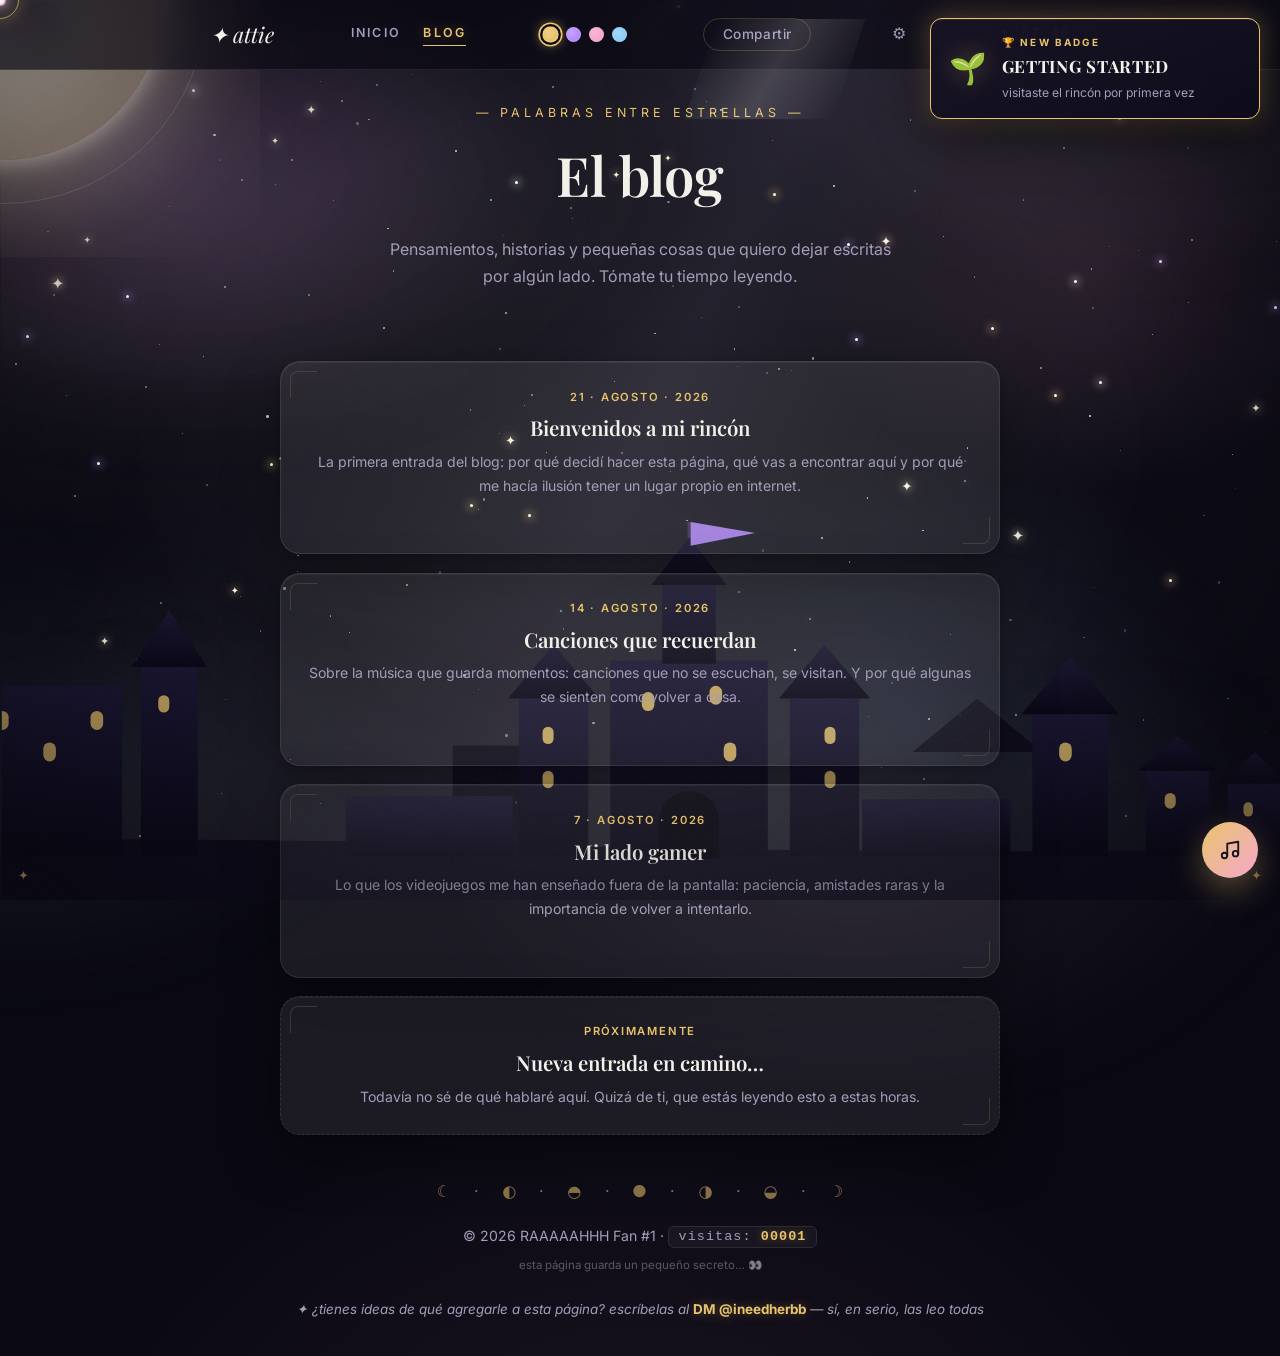
==== blog/index.html @ 13cda1bb "Cielo mas lleno: 190 estrellas, destellos, aldea extra con casitas y castillos, luna mas brillante y" ====
<!DOCTYPE html>
<html lang="es">
<head>
  <meta charset="UTF-8" />
  <meta name="viewport" content="width=device-width, initial-scale=1.0" />
  <title>El blog ✦ RAAAAAHHH Fan #1</title>
  <meta name="description" content="Entradas del blog de Attie — RAAAAAHHH Fan #1." />
  <link rel="icon" href="data:image/svg+xml,%3Csvg%20xmlns='http://www.w3.org/2000/svg'%20viewBox='0%200%20100%20100'%3E%3Ctext%20y='.9em'%20font-size='90'%3E%E2%9C%A6%3C/text%3E%3C/svg%3E" />
  <link rel="preconnect" href="https://fonts.googleapis.com" />
  <link rel="preconnect" href="https://fonts.gstatic.com" crossorigin />
  <link href="https://fonts.googleapis.com/css2?family=Playfair+Display:ital,wght@0,600;1,600&family=Inter:wght@400;500;600;700&display=swap" rel="stylesheet" />
  <link rel="stylesheet" href="../css/style.css?v=29" />
</head>
<body>
  <div id="barra-scroll" aria-hidden="true"></div>
  <div id="aurora" aria-hidden="true"></div>
  <div id="cielo" aria-hidden="true"></div>
  <div id="orbes" aria-hidden="true"></div>
  <div id="luna" aria-hidden="true"></div>
  <div id="niebla" aria-hidden="true"></div>
  <div id="vineta" aria-hidden="true"></div>
  <div id="grano" aria-hidden="true"></div>

  <header class="site-header">
    <nav class="nav" aria-label="Principal">
      <a class="logo" href="../index.html">✦ attie</a>
      <div class="nav-enlaces">
        <a href="../index.html">inicio</a>
        <a href="" class="activo">blog</a>
      </div>
      <div class="temas" role="group" aria-label="Color de acento">
        <button class="tema activo" data-tema="" style="--c:#e9c46a" title="Oro" type="button"></button>
        <button class="tema" data-tema="lila" style="--c:#b78cff" title="Lila" type="button"></button>
        <button class="tema" data-tema="rosa" style="--c:#f5a8cb" title="Rosa" type="button"></button>
        <button class="tema" data-tema="hielo" style="--c:#8ecdf7" title="Hielo" type="button"></button>
      </div>
      <button class="btn-compartir" id="btn-compartir" type="button">Compartir</button>
    </nav>
  </header>

  <main>
    <header class="cabecera-pagina container reveal visible">
      <p class="pagina-kicker">— palabras entre estrellas —</p>
      <h1>El blog</h1>
      <p>Pensamientos, historias y pequeñas cosas que quiero dejar escritas por algún lado. Tómate tu tiempo leyendo.</p>
    </header>

    <section class="container">
      <div class="lista-posts">
        <article class="glass post-card reveal visible">
          <small class="post-fecha">21 · agosto · 2026</small>
          <h3><a href="bienvenida.html" style="display:block">Bienvenidos a mi rincón</a></h3>
          <p>La primera entrada del blog: por qué decidí hacer esta página, qué vas a encontrar aquí y por qué me hacía ilusión tener un lugar propio en internet.</p>
          <span class="post-leer"><a href="bienvenida.html">leer entrada ✦</a></span>
        </article>

        <article class="glass post-card reveal visible">
          <small class="post-fecha">14 · agosto · 2026</small>
          <h3><a href="canciones-que-recuerdan.html" style="display:block">Canciones que recuerdan</a></h3>
          <p>Sobre la música que guarda momentos: canciones que no se escuchan, se visitan. Y por qué algunas se sienten como volver a casa.</p>
          <span class="post-leer"><a href="canciones-que-recuerdan.html">leer entrada ✦</a></span>
        </article>

        <article class="glass post-card reveal visible">
          <small class="post-fecha">7 · agosto · 2026</small>
          <h3><a href="mi-lado-gamer.html" style="display:block">Mi lado gamer</a></h3>
          <p>Lo que los videojuegos me han enseñado fuera de la pantalla: paciencia, amistades raras y la importancia de volver a intentarlo.</p>
          <span class="post-leer"><a href="mi-lado-gamer.html">leer entrada ✦</a></span>
        </article>

        <article class="glass post-card post-proximo reveal visible">
          <small class="post-fecha">próximamente</small>
          <h3>Nueva entrada en camino…</h3>
          <p>Todavía no sé de qué hablaré aquí. Quizá de ti, que estás leyendo esto a estas horas.</p>
        </article>
      </div>
    </section>
  </main>

  <footer class="site-footer">
    <div class="footer-fases" aria-hidden="true">☾ · ◐ · ◓ · ● · ◑ · ◒ · ☽</div>
    <p>&copy; <span data-year></span> RAAAAAHHH Fan #1 · <span class="contador-retro">visitas: <b id="num-visitas">·····</b></span></p>
    <p class="secreto-hint">esta página guarda un pequeño secreto… 👀</p>
  </footer>

  <audio id="audio" preload="none"></audio>

  <button id="fab-musica" aria-label="Reproductor de música" title="Música (tecla M)">
    <svg viewBox="0 0 24 24" fill="none" stroke="currentColor" stroke-width="2" stroke-linecap="round" stroke-linejoin="round" width="22" height="22"><path d="M9 18V5l12-2v13"/><circle cx="6" cy="18" r="3"/><circle cx="18" cy="16" r="3"/></svg>
  </button>

  <div id="panel-musica" class="panel-musica" hidden>
    <header class="pm-cabecera">
      <span class="pm-titulo">♪ Mi playlist</span>
      <button id="cerrar-panel" aria-label="Cerrar">&times;</button>
    </header>

    <div class="pm-reproduciendo">
      <div class="eq" id="eq"><i></i><i></i><i></i><i></i></div>
      <div class="pm-info">
        <b id="cancion-nombre">Nada sonando…</b>
        <small id="cancion-estado">Elige una canción de la lista</small>
      </div>
    </div>

    <div class="pm-controles">
      <button id="anterior" aria-label="Anterior">⏮</button>
      <button id="play-pausa" class="principal" aria-label="Reproducir o pausar">▶</button>
      <button id="siguiente" aria-label="Siguiente">⏭</button>
      <input type="range" id="volumen" min="0" max="100" value="60" aria-label="Volumen" />
    </div>

    <ul id="lista-canciones" class="pm-lista"></ul>
    <p class="pm-ayuda">Agrega canciones editando el array <code>CANCIONES</code> en <code>js/main.js</code>.</p>
  </div>

  <div id="marco" aria-hidden="true"><span></span></div>

  <div id="toasts"></div>

  <script src="../js/main.js?v=29"></script>
</body>
</html>
---- css/style.css ----
:root {
  --bg: #0a0913;
  --bg-alt: #12101e;
  --card: rgba(255, 255, 255, 0.075);
  --card-hover: rgba(255, 255, 255, 0.11);
  --borde: rgba(233, 196, 106, 0.22);
  --borde-suave: rgba(255, 255, 255, 0.09);
  --text: #f4f1ea;
  --text-muted: #a49db8;
  --accent: #e9c46a;
  --accent-2: #b78cff;
  --accent-3: #f5a8cb;
  --glow: rgba(233, 196, 106, 0.35);
  --radius: 20px;
  --serif: "Playfair Display", Georgia, serif;
  --sans: "Inter", "Segoe UI", system-ui, sans-serif;
  --ciudad-alta: #181430;
  --ciudad-baja: #080614;
  --colina: #0b0918;
}

/* ---------- Modo claro ("blanquito") ---------- */
html[data-modo="claro"] {
  --bg: #efe9da;
  --bg-alt: #e6dfcd;
  --card: rgba(255, 255, 255, 0.78);
  --card-hover: rgba(255, 255, 255, 0.92);
  --borde: rgba(150, 110, 40, 0.38);
  --borde-suave: rgba(60, 50, 30, 0.16);
  --text: #2b2517;
  --text-muted: #6f6650;
  --glow: rgba(170, 130, 50, 0.32);
  --ciudad-alta: #cfc3a9;
  --ciudad-baja: #b7aa8e;
  --colina: #a89a7d;
}

html[data-modo="claro"] body {
  background:
    radial-gradient(1100px 700px at 85% -10%, rgba(255, 214, 130, 0.4), transparent 60%),
    radial-gradient(900px 600px at 5% 15%, rgba(180, 150, 255, 0.16), transparent 55%),
    linear-gradient(180deg, #e7e0cd, var(--bg));
}

html[data-modo="claro"] #cielo { opacity: 0.13; }

html[data-modo="claro"] #luna { opacity: 0.22; }

html[data-modo="claro"] #aurora { opacity: 0.45; }

html[data-modo="claro"] #vineta { opacity: 0.35; }

html[data-modo="claro"] .luciernaga { display: none; }

html[data-modo="claro"] .toast {
  background: rgba(255, 252, 244, 0.97);
  color: #2b2517;
}

html[data-modo="claro"] #eclipse-noche {
  background:
    radial-gradient(ellipse at 50% 20%, rgba(40, 30, 10, 0.2) 0%, rgba(40, 30, 10, 0.7) 55%),
    rgba(45, 36, 18, 0.45);
}

/* ---------- Temas de acento ---------- */
html[data-tema="lila"] {
  --accent: #b78cff;
  --borde: rgba(183, 140, 255, 0.25);
  --glow: rgba(183, 140, 255, 0.35);
}

html[data-tema="rosa"] {
  --accent: #f5a8cb;
  --borde: rgba(245, 168, 203, 0.25);
  --glow: rgba(245, 168, 203, 0.35);
}

html[data-tema="hielo"] {
  --accent: #8ecdf7;
  --borde: rgba(142, 205, 247, 0.25);
  --glow: rgba(142, 205, 247, 0.35);
}

/* eclipse: exclusivo de quien encuentra el secreto */
html[data-tema="eclipse"] {
  --accent: #c9a3ff;
  --borde: rgba(201, 163, 255, 0.28);
  --glow: rgba(201, 163, 255, 0.4);
}

/* ---------- Atmósfera por tema ----------
   cada tema tiñe cielo, niebla y aurora con su propio aire */
:root {
  --tinte-a: rgba(183, 140, 255, 0.14);
  --tinte-b: rgba(233, 196, 106, 0.07);
  --tinte-c: rgba(245, 168, 203, 0.08);
  --tinte-niebla-a: rgba(120, 108, 180, 0.14);
  --tinte-niebla-b: rgba(90, 130, 170, 0.11);
  --tinte-luna: rgba(233, 196, 106, 0.13);
}

html[data-tema="lila"] {
  --tinte-a: rgba(167, 118, 255, 0.2);
  --tinte-b: rgba(130, 90, 220, 0.1);
  --tinte-c: rgba(210, 160, 255, 0.13);
  --tinte-niebla-a: rgba(140, 100, 220, 0.16);
  --tinte-niebla-b: rgba(110, 80, 190, 0.12);
  --tinte-luna: rgba(183, 140, 255, 0.16);
}

html[data-tema="rosa"] {
  --tinte-a: rgba(245, 168, 203, 0.16);
  --tinte-b: rgba(255, 182, 214, 0.09);
  --tinte-c: rgba(255, 140, 190, 0.12);
  --tinte-niebla-a: rgba(235, 150, 190, 0.13);
  --tinte-niebla-b: rgba(200, 120, 170, 0.1);
  --tinte-luna: rgba(245, 168, 203, 0.16);
}

html[data-tema="hielo"] {
  --tinte-a: rgba(142, 205, 247, 0.16);
  --tinte-b: rgba(120, 180, 240, 0.09);
  --tinte-c: rgba(160, 215, 255, 0.12);
  --tinte-niebla-a: rgba(110, 170, 220, 0.15);
  --tinte-niebla-b: rgba(140, 195, 240, 0.12);
  --tinte-luna: rgba(142, 205, 247, 0.18);
}

html[data-tema="eclipse"] {
  --tinte-a: rgba(150, 110, 220, 0.2);
  --tinte-b: rgba(90, 70, 140, 0.14);
  --tinte-c: rgba(210, 180, 255, 0.12);
  --tinte-niebla-a: rgba(120, 90, 190, 0.18);
  --tinte-niebla-b: rgba(80, 60, 130, 0.13);
  --tinte-luna: rgba(201, 163, 255, 0.22);
}

/* ---------- Efecto ambiental de cada tema ---------- */
#efecto-tema {
  position: fixed;
  top: 0; right: 0; bottom: 0; left: 0;
  z-index: -1;
  pointer-events: none;
  overflow: hidden;
}

html[data-modo="claro"] #efecto-tema { opacity: 0.4; }

/* ✦ Oro: polvo de estrellas dorado que asciende */
.polvo {
  position: absolute;
  bottom: -12px;
  width: 4px;
  height: 4px;
  border-radius: 50%;
  background: radial-gradient(circle, #fff2cf, var(--accent) 70%);
  box-shadow: 0 0 7px var(--glow), 0 0 14px var(--glow);
  opacity: 0;
  animation: subirPolvo linear infinite;
}

@keyframes subirPolvo {
  0% { transform: translate(0, 0) scale(0.7); opacity: 0; }
  12% { opacity: 0.65; }
  55% { transform: translate(calc(var(--dx, 24px) * 0.6), -52vh) scale(1); }
  88% { opacity: 0.28; }
  100% { transform: translate(var(--dx, 24px), -104vh) scale(0.8); opacity: 0; }
}

/* ✦ Lila: burbujas de ensueño que flotan */
.burbuja {
  position: absolute;
  bottom: -70px;
  border-radius: 50%;
  border: 1px solid rgba(183, 140, 255, 0.32);
  background:
    radial-gradient(circle at 32% 28%, rgba(255, 255, 255, 0.3), rgba(183, 140, 255, 0.13) 46%, transparent 72%);
  box-shadow:
    inset -8px -8px 18px rgba(183, 140, 255, 0.16),
    0 0 20px rgba(183, 140, 255, 0.14);
  animation: flotarBurbuja linear infinite;
}

@keyframes flotarBurbuja {
  0% { transform: translate(0, 0) scale(0.9); opacity: 0; }
  10% { opacity: 0.75; }
  38% { transform: translate(calc(var(--dx, 30px) * -0.5), -38vh) scale(1.04); }
  68% { transform: translate(var(--dx, 30px), -70vh) scale(0.98); opacity: 0.55; }
  100% { transform: translate(calc(var(--dx, 30px) * 0.4), -108vh) scale(0.92); opacity: 0; }
}

/* ✦ Rosa: pétalos que caen girando */
.petalo {
  position: absolute;
  top: -26px;
  width: 15px;
  height: 15px;
  border-radius: 14px 3px 14px 3px;
  background: linear-gradient(135deg, #ffdcEA, var(--accent-3) 78%);
  box-shadow: 0 0 10px rgba(245, 168, 203, 0.35);
  opacity: 0;
  animation: caerPetalo linear infinite;
}

@keyframes caerPetalo {
  0% { transform: translate(0, 0) rotate(0deg); opacity: 0; }
  8% { opacity: 0.8; }
  30% { transform: translate(calc(var(--dx, 40px) * 0.5), 30vh) rotate(96deg); }
  62% { transform: translate(calc(var(--dx, 40px) * -0.6), 64vh) rotate(212deg); opacity: 0.7; }
  86% { opacity: 0.5; }
  100% { transform: translate(calc(var(--dx, 40px) * 0.3), 108vh) rotate(340deg); opacity: 0; }
}

/* ✦ Hielo: copos de nieve */
.copo {
  position: absolute;
  top: -16px;
  width: 7px;
  height: 7px;
  border-radius: 50%;
  background: radial-gradient(circle, #ffffff, rgba(190, 226, 250, 0.9) 75%);
  box-shadow: 0 0 9px rgba(205, 232, 255, 0.85);
  opacity: 0;
  animation: caerCopo linear infinite;
}

@keyframes caerCopo {
  0% { transform: translate(0, 0); opacity: 0; }
  9% { opacity: 0.85; }
  34% { transform: translate(calc(var(--dx, 18px) * 0.7), 34vh); }
  66% { transform: translate(calc(var(--dx, 18px) * -0.8), 66vh); opacity: 0.7; }
  100% { transform: translate(calc(var(--dx, 18px) * 0.4), 104vh); opacity: 0; }
}

/* ---------- Barra de progreso ---------- */
#barra-scroll {
  position: fixed;
  top: 0;
  left: 0;
  height: 3px;
  width: 0%;
  background: linear-gradient(90deg, var(--accent), var(--accent-2), var(--accent-3));
  box-shadow: 0 0 10px var(--glow);
  z-index: 60;
  transition: width 0.08s linear;
}

/* ---------- Marco de esquinas ---------- */
#marco {
  position: fixed;
  top: 14px; right: 14px; bottom: 14px; left: 14px;
  pointer-events: none;
  z-index: 6;
}

#marco::before,
#marco::after,
#marco span::before,
#marco span::after {
  content: "✦";
  position: absolute;
  font-size: 13px;
  color: var(--accent);
  opacity: 0.45;
}

#marco::before { top: 0; left: 4px; }
#marco::after { top: 0; right: 4px; }
#marco span::before { bottom: 0; left: 4px; }
#marco span::after { bottom: 0; right: 4px; }

* { margin: 0; padding: 0; box-sizing: border-box; }

html { scroll-behavior: smooth; }

body {
  font-family: var(--sans);
  background:
    radial-gradient(1100px 700px at 85% -10%, var(--tinte-a), transparent 60%),
    radial-gradient(900px 600px at 5% 15%, var(--tinte-b), transparent 55%),
    radial-gradient(1000px 800px at 50% 115%, var(--tinte-c), transparent 60%),
    var(--bg);
  color: var(--text);
  line-height: 1.7;
  min-height: 100vh;
  overflow-x: hidden;
}

a { color: inherit; text-decoration: none; }

/* el texto se lee, no se copia */
body {
  -webkit-user-select: none;
  user-select: none;
}

input,
textarea {
  -webkit-user-select: text;
  user-select: text;
}

::selection { background: var(--accent); color: #14101f; }

::-webkit-scrollbar { width: 10px; }
::-webkit-scrollbar-track { background: var(--bg); }
::-webkit-scrollbar-thumb {
  background: linear-gradient(var(--accent), var(--accent-2));
  border-radius: 999px;
}

/* ---------- Aurora y viñeta ---------- */
#aurora {
  position: fixed;
  top: -20%; right: -20%; bottom: -20%; left: -20%;
  z-index: -3;
  pointer-events: none;
  background:
    radial-gradient(38% 30% at 25% 28%, var(--tinte-a), transparent 70%),
    radial-gradient(32% 26% at 78% 18%, var(--tinte-b), transparent 70%),
    radial-gradient(36% 30% at 62% 80%, var(--tinte-c), transparent 70%),
    radial-gradient(30% 24% at 15% 75%, rgba(120, 200, 255, 0.08), transparent 70%);
  filter: blur(46px);
  /* la cortina entra y sale despacito, sin cortes */
  transition: filter 3s ease;
  animation: moverAurora 26s ease-in-out infinite alternate;
}

/* evento aurora boreal: la cortina se enciende de verdad */
html[data-evento="aurora"] #aurora {
  filter: blur(38px) saturate(1.55) brightness(1.6);
}

@keyframes moverAurora {
  from { transform: translate(-2.5%, -2%) rotate(-1.5deg) scale(1); }
  to { transform: translate(2.5%, 2.5%) rotate(1.5deg) scale(1.08); }
}

#vineta {
  position: fixed;
  top: 0; left: 0; right: 0; bottom: 0;
  z-index: 5;
  pointer-events: none;
  background: radial-gradient(ellipse at center, transparent 55%, rgba(4, 3, 10, 0.55) 100%);
}

/* ---------- Luna ---------- */
#luna {
  position: fixed;
  left: 0;
  top: 0;
  width: 280px;
  height: 280px;
  margin: -140px 0 0 -140px;
  border-radius: 50%;
  z-index: -2;
  pointer-events: auto;
  background:
    radial-gradient(circle at 62% 58%, rgba(122, 103, 72, 0.28) 0 7%, transparent 8%),
    radial-gradient(circle at 40% 68%, rgba(122, 103, 72, 0.22) 0 5%, transparent 6%),
    radial-gradient(circle at 70% 32%, rgba(122, 103, 72, 0.18) 0 4%, transparent 5%),
    radial-gradient(circle at 28% 38%, rgba(122, 103, 72, 0.15) 0 3%, transparent 4%),
    radial-gradient(circle at 34% 30%, #fdf7e6 0%, #f4ebd1 38%, #ddceab 64%, #bcab84 100%);
  box-shadow:
    inset -32px -26px 70px rgba(88, 74, 50, 0.42),
    0 0 110px rgba(238, 222, 180, 0.24),
    0 0 300px var(--tinte-luna);
  opacity: 0.92;
  /* calma por defecto: la luna flota quieta arriba a la derecha */
  animation: flotarLuna 12s ease-in-out infinite alternate;
}

@keyframes flotarLuna {
  from { transform: translate(88vw, 16vh); }
  to { transform: translate(90vw, 20vh); }
}

/* con el evento activo, luna y sol viajan y ocurre el eclipse */
html[data-evento="eclipse"] #luna {
  animation: viajarLuna 28s ease-in-out infinite, lunaOscura 28s linear infinite;
}

/* durante la totalidad el disco lunar se ve negro contra el sol */
@keyframes lunaOscura {
  0%, 43% { filter: brightness(1); }
  47.5%, 56% { filter: brightness(0.07) saturate(0.35); }
  62%, 100% { filter: brightness(1); }
}

/* ancla = centro del disco; se mueve con transform (infalible) */
@keyframes viajarLuna {
  0%, 100% { transform: translate(88vw, 16vh); }
  50% { transform: translate(50vw, 22vh); }
}

@media (min-width: 1400px) {
  #luna { width: 360px; height: 360px; margin: -180px 0 0 -180px; }
}

@media (min-width: 1900px) {
  #luna { width: 430px; height: 430px; margin: -215px 0 0 -215px; }
}

/* ---------- Sol ---------- */
#sol {
  position: fixed;
  left: 0;
  top: 0;
  width: 265px;
  height: 265px;
  margin: -132px 0 0 -132px;
  border-radius: 50%;
  z-index: -3;
  pointer-events: none;
  background: radial-gradient(
    circle at 40% 38%,
    #fff8de 0%,
    #ffe3a6 40%,
    #f8c76d 68%,
    #eda94f 100%
  );
  box-shadow:
    inset -24px -20px 56px rgba(196, 130, 40, 0.35),
    0 0 130px rgba(255, 214, 130, 0.42),
    0 0 360px rgba(247, 198, 107, 0.27);
  opacity: 0;
  /* aparece y se va despacito, sin cortes */
  transition: opacity 2.2s ease;
}

html[data-evento="eclipse"] #sol {
  display: block;
  opacity: 0.95;
  animation: viajarSol 28s ease-in-out infinite;
}

@keyframes viajarSol {
  0%, 100% { transform: translate(10vw, 30vh); }
  50% { transform: translate(50vw, 22vh); }
}

@media (min-width: 1400px) {
  #sol { width: 340px; height: 340px; margin: -170px 0 0 -170px; }
}

@media (min-width: 1900px) {
  #sol { width: 410px; height: 410px; margin: -205px 0 0 -205px; }
}

/* ---------- Eclipse (solo con el evento activado en ⚙) ----------
   sin adornos: sol y luna viajan, se cruzan, el fondo se oscurece
   en ese instante — como un eclipse de verdad — y regresa la calma */

#eclipse-noche {
  position: fixed;
  top: 0; left: 0; right: 0; bottom: 0;
  z-index: 3;
  pointer-events: none;
  display: none;
  background:
    radial-gradient(ellipse at 50% 20%, rgba(5, 4, 14, 0.22) 0%, rgba(4, 3, 13, 0.85) 55%),
    linear-gradient(rgba(8, 6, 22, 0.5), rgba(3, 2, 10, 0.62));
  opacity: 0;
}

html[data-evento="eclipse"] #eclipse-noche {
  display: block;
  animation: nocheEclipse 28s ease-in-out infinite;
}

/* fases reales: se acercan → se cruzan y todo se apaga → vuelve la luz */
@keyframes nocheEclipse {
  0%, 32% { opacity: 0; }
  42% { opacity: 0.3; }
  47% { opacity: 0.58; }
  49.5%, 55.5% { opacity: 0.85; }
  60% { opacity: 0.48; }
  72%, 100% { opacity: 0; }
}

/* ---------- Niebla ---------- */
#niebla {
  position: fixed;
  top: 0; left: 0; right: 0; bottom: 0;
  z-index: -2;
  pointer-events: none;
  overflow: hidden;
}

#niebla::before,
#niebla::after {
  content: "";
  position: absolute;
  width: 60vw;
  height: 34vh;
  border-radius: 50%;
  filter: blur(70px);
  opacity: 0.5;
}

#niebla::before {
  left: -12vw;
  bottom: -8vh;
  background: radial-gradient(ellipse at center, var(--tinte-niebla-a), transparent 70%);
  animation: nieblaUno 55s ease-in-out infinite alternate;
}

#niebla::after {
  right: -15vw;
  bottom: -12vh;
  background: radial-gradient(ellipse at center, var(--tinte-niebla-b), transparent 70%);
  animation: nieblaDos 70s ease-in-out infinite alternate;
}

@keyframes nieblaUno {
  to { transform: translate(24vw, -5vh); }
}

@keyframes nieblaDos {
  to { transform: translate(-26vw, -4vh); }
}

/* ---------- Grano cinematográfico ---------- */
#grano {
  position: fixed;
  top: 0; left: 0; right: 0; bottom: 0;
  z-index: 7;
  pointer-events: none;
  opacity: 0.04;
  background-image: url("data:image/svg+xml,%3Csvg xmlns='http://www.w3.org/2000/svg' width='180' height='180'%3E%3Cfilter id='n'%3E%3CfeTurbulence type='fractalNoise' baseFrequency='0.85' numOctaves='2'/%3E%3C/filter%3E%3Crect width='100%25' height='100%25' filter='url(%23n)'/%3E%3C/svg%3E");
}

/* ---------- Castillo en silueta ---------- */
#castillo {
  position: fixed;
  left: 0;
  right: 0;
  bottom: 0;
  z-index: -1;
  pointer-events: none;
  line-height: 0;
}

#castillo svg {
  display: block;
  width: 100%;
  height: 380px;
  height: min(42vh, 400px);
}

.ventana {
  fill: var(--accent);
  opacity: 0.8;
  animation: parpadeoVentana 5s infinite;
}

.ventana:nth-of-type(2n) { animation-delay: -1.4s; }
.ventana:nth-of-type(3n) { animation-delay: -2.7s; }
.ventana:nth-of-type(5n) { animation-delay: -3.6s; }

@keyframes parpadeoVentana {
  0%, 86%, 92%, 100% { opacity: 0.8; }
  89% { opacity: 0.12; }
}

.banderin {
  transform-box: fill-box;
  transform-origin: left center;
  animation: ondearBanderin 2.6s ease-in-out infinite alternate;
}

@keyframes ondearBanderin {
  from { transform: skewY(5deg) scaleX(0.94); }
  to { transform: skewY(-5deg) scaleX(1); }
}

.luciernaga {
  position: fixed;
  bottom: -12px;
  z-index: 1;
  width: 4px;
  height: 4px;
  border-radius: 50%;
  background: var(--accent);
  box-shadow: 0 0 8px var(--accent), 0 0 16px var(--glow);
  pointer-events: none;
  animation: flotarLuciernaga linear forwards;
}

@keyframes flotarLuciernaga {
  0% { transform: translateY(0) translateX(0); opacity: 0; }
  12% { opacity: var(--op, 0.7); }
  50% { transform: translateY(-45vh) translateX(var(--deriva, 40px)); }
  85% { opacity: var(--op, 0.7); }
  100% { transform: translateY(-92vh) translateX(calc(var(--deriva, 40px) * -0.6)); opacity: 0; }
}

/* ---------- Cielo: estrellas, orbes y fugaces ---------- */
#cielo,
#orbes {
  position: fixed;
  top: 0; left: 0; right: 0; bottom: 0;
  pointer-events: none;
  z-index: -1;
  overflow: hidden;
}

/* las estrellas apenas se dejan notar más durante la totalidad */
.estrella {
  position: absolute;
  border-radius: 50%;
  background: #fff;
  animation: titilar var(--d, 3s) ease-in-out infinite alternate;
}

@keyframes titilar {
  from { opacity: 0.12; transform: scale(0.8); }
  to { opacity: 0.85; transform: scale(1.2); }
}

.estrella-grande {
  position: absolute;
  width: 3px;
  height: 3px;
  border-radius: 50%;
  background: #fff;
  box-shadow: 0 0 8px 2px rgba(244, 241, 234, 0.55);
  animation: titilarGrande var(--d, 4s) ease-in-out infinite alternate;
}

.estrella-grande.tibia { box-shadow: 0 0 9px 2px rgba(233, 196, 106, 0.6); }
.estrella-grande.fria { box-shadow: 0 0 9px 2px rgba(183, 140, 255, 0.55); }

@keyframes titilarGrande {
  from { opacity: 0.25; transform: scale(1); }
  to { opacity: 1; transform: scale(1.5); }
}

.orbe {
  position: absolute;
  bottom: -180px;
  border-radius: 50%;
  filter: blur(34px);
  opacity: 0.22;
  animation: subirOrbe linear infinite;
}

.orbe.lila { background: radial-gradient(circle at 32% 30%, var(--accent-2), transparent 68%); }
.orbe.oro { background: radial-gradient(circle at 32% 30%, var(--accent), transparent 68%); }
.orbe.rosa { background: radial-gradient(circle at 32% 30%, var(--accent-3), transparent 68%); }

@keyframes subirOrbe {
  to { transform: translateY(calc(-100vh - 260px)); }
}

.estrella-fugaz {
  position: absolute;
  width: 230px;
  height: 3px;
  border-radius: 999px;
  background: linear-gradient(90deg, #fff, #ffe9b8 45%, transparent);
  box-shadow: 0 0 18px rgba(255, 244, 214, 0.9);
  opacity: 0;
  transform: translate(0, 0) rotate(-30deg);
  animation: fugaz 1.9s ease-out forwards;
}

@keyframes fugaz {
  0% { opacity: 0; transform: translate(0, 0) rotate(-30deg); }
  8% { opacity: 1; }
  72% { opacity: 0.85; }
  100% { opacity: 0; transform: translate(62vw, 36vh) rotate(-30deg); }
}

/* ---------- Header ---------- */
.site-header {
  position: sticky;
  top: 0;
  z-index: 10;
  background: rgba(10, 9, 19, 0.65);
  backdrop-filter: blur(14px);
  border-bottom: 1px solid var(--borde-suave);
}

.nav {
  max-width: 900px;
  margin: 0 auto;
  padding: 1rem 1.25rem;
  display: flex;
  align-items: center;
  justify-content: space-between;
}

.logo {
  font-family: var(--serif);
  font-style: italic;
  font-size: 1.35rem;
  color: var(--text);
  transition: color 0.25s;
}

.logo:hover { color: var(--accent); }

.btn-compartir {
  font-family: inherit;
  font-size: 0.85rem;
  font-weight: 500;
  letter-spacing: 0.04em;
  color: var(--text-muted);
  background: transparent;
  border: 1px solid var(--borde);
  border-radius: 999px;
  padding: 0.45rem 1.15rem;
  cursor: none;
  transition: color 0.2s, border-color 0.2s, box-shadow 0.2s, transform 0.2s;
}

.btn-compartir:hover {
  color: var(--accent);
  border-color: var(--accent);
  box-shadow: 0 0 18px var(--glow);
  transform: translateY(-2px);
}

/* ---------- Perfil ---------- */
.container {
  max-width: 900px;
  margin: 0 auto;
  padding: 2rem 1.25rem;
}

.perfil {
  text-align: center;
  padding-top: 3rem;
}

.saludo {
  font-size: 0.78rem;
  text-transform: uppercase;
  letter-spacing: 0.42em;
  color: var(--text-muted);
  margin-bottom: 2rem;
}

.avatar-zona {
  position: relative;
  width: max-content;
  margin: 0 auto 2.4rem;
}

.avatar-wrap {
  width: 152px;
  height: 152px;
  margin: 0;
  border-radius: 50%;
  padding: 5px;
  background: conic-gradient(
    var(--accent),
    var(--accent-3),
    var(--accent-2),
    var(--accent)
  );
  animation: girarAnillo 8s linear infinite;
  box-shadow:
    0 0 34px rgba(233, 196, 106, 0.28),
    0 0 90px rgba(183, 140, 255, 0.18);
}

.avatar-anillo {
  position: absolute;
  top: 50%;
  left: 50%;
  width: 218px;
  height: 218px;
  margin: -109px 0 0 -109px;
  pointer-events: none;
  animation: girarLento 26s linear infinite;
}

.avatar-anillo text {
  font-family: var(--sans);
  font-size: 7.4px;
  font-weight: 600;
  letter-spacing: 2.6px;
  fill: var(--accent);
  opacity: 0.75;
}

@keyframes girarLento {
  to { transform: rotate(360deg); }
}

@keyframes girarAnillo {
  to { transform: rotate(360deg); }
}

.avatar-wrap img {
  width: 100%;
  height: 100%;
  border-radius: 50%;
  border: 4px solid var(--bg);
  display: block;
}

.nombre {
  font-family: var(--serif);
  font-weight: 600;
  font-size: 2.7rem;
  font-size: clamp(2.1rem, 7vw, 3.3rem);
  letter-spacing: 0.01em;
  line-height: 1.15;
  filter: drop-shadow(0 0 22px rgba(233, 196, 106, 0.25));
}

.nombre span {
  font-style: italic;
  background: linear-gradient(
    92deg,
    var(--accent),
    var(--accent-3),
    var(--accent-2),
    var(--accent)
  );
  background-size: 300% auto;
  -webkit-background-clip: text;
  background-clip: text;
  color: transparent;
  animation: degradadoMovil 7s linear infinite;
}

@keyframes degradadoMovil {
  to { background-position: 300% center; }
}

.estado {
  display: inline-flex;
  align-items: center;
  gap: 0.5rem;
  margin-top: 1rem;
  font-size: 0.86rem;
  font-weight: 500;
  letter-spacing: 0.06em;
  color: #8fe3a0;
  background: rgba(126, 231, 135, 0.08);
  border: 1px solid rgba(126, 231, 135, 0.22);
  padding: 0.3rem 1rem;
  border-radius: 999px;
}

.punto {
  width: 7px;
  height: 7px;
  border-radius: 50%;
  background: #4ade80;
  box-shadow: 0 0 10px #4ade80;
  animation: latido 1.8s ease-in-out infinite;
}

.tagline {
  margin-top: 1rem;
  color: var(--text-muted);
  font-size: 1.05rem;
  min-height: 1.8em;
}

.caret {
  color: var(--accent);
  animation: latido 1s steps(2) infinite;
}

.badges {
  display: flex;
  flex-wrap: wrap;
  justify-content: center;
  gap: 0.6rem;
  margin-top: 1.5rem;
}

.badge {
  font-size: 0.84rem;
  font-weight: 500;
  letter-spacing: 0.03em;
  padding: 0.42rem 1.05rem;
  border-radius: 999px;
  background: var(--card);
  border: 1px solid var(--borde-suave);
  backdrop-filter: blur(8px);
  transition: transform 0.2s, border-color 0.2s, box-shadow 0.2s;
}

.badge:hover {
  transform: translateY(-3px);
  border-color: var(--accent);
  box-shadow: 0 6px 20px var(--glow);
}

/* ---------- Redes ---------- */
.sociales {
  display: grid;
  grid-template-columns: repeat(auto-fit, minmax(165px, 1fr));
  gap: 1rem;
  margin-top: 2.25rem;
}

.social {
  position: relative;
  overflow: hidden;
  display: flex;
  align-items: center;
  justify-content: center;
  gap: 0.6rem;
  padding: 1.02rem;
  border-radius: var(--radius);
  background: var(--card);
  border: 1px solid var(--borde-suave);
  backdrop-filter: blur(10px);
  font-weight: 500;
  font-size: 0.95rem;
  letter-spacing: 0.02em;
  transition: transform 0.2s, border-color 0.2s, box-shadow 0.2s, background 0.2s;
}

.social:hover {
  transform: translateY(-5px);
  border-color: var(--accent);
  box-shadow: 0 12px 32px rgba(233, 196, 106, 0.18);
  background: var(--card-hover);
}

.social svg { flex-shrink: 0; }

.social.discord:hover { color: #aab7ff; }
.social.github:hover { color: #f0ede6; }
.social.roblox:hover { color: #ff6d6d; }

.chip-now {
  display: inline-flex;
  gap: 0.45rem;
  align-items: center;
  margin-top: 1.9rem;
  font-size: 0.85rem;
  color: var(--text-muted);
  background: var(--card);
  border: 1px dashed var(--borde);
  border-radius: 999px;
  padding: 0.42rem 1.15rem;
  animation: latidoSuave 3.4s ease-in-out infinite;
}

.chip-now b { color: var(--accent); font-weight: 600; }

@keyframes latidoSuave {
  0%, 100% { transform: scale(1); }
  50% { transform: scale(1.035); }
}

/* ---------- Ornamento divisor ---------- */
.ornamento {
  display: flex;
  align-items: center;
  gap: 1.1rem;
  color: var(--accent);
  padding-top: 0.5rem;
  padding-bottom: 0.5rem;
}

.ornamento::before,
.ornamento::after {
  content: "";
  flex: 1;
  height: 1px;
  background: linear-gradient(90deg, transparent, var(--borde), transparent);
}

/* ---------- Widgets ---------- */
.widgets {
  display: grid;
  grid-template-columns: repeat(auto-fit, minmax(200px, 1fr));
  gap: 1.25rem;
  margin-bottom: 1.25rem;
}

.glass {
  position: relative;
  background: var(--card);
  border: 1px solid var(--borde-suave);
  border-radius: var(--radius);
  padding: 2rem;
  box-shadow:
    inset 0 1px 0 rgba(255, 255, 255, 0.06),
    0 20px 55px rgba(0, 0, 0, 0.35),
    0 2px 10px rgba(0, 0, 0, 0.22);
  transition: border-color 0.3s ease, box-shadow 0.35s ease, transform 0.35s ease;
}

.glass::before,
.glass::after {
  content: "";
  position: absolute;
  width: 26px;
  height: 26px;
  pointer-events: none;
  opacity: 0.75;
  transition: opacity 0.25s;
}

.glass::before {
  top: 9px;
  left: 9px;
  border-top: 1px solid var(--borde);
  border-left: 1px solid var(--borde);
  border-top-left-radius: 8px;
}

.glass::after {
  bottom: 9px;
  right: 9px;
  border-bottom: 1px solid var(--borde);
  border-right: 1px solid var(--borde);
  border-bottom-right-radius: 8px;
}

.glass:hover::before,
.glass:hover::after {
  opacity: 1;
  box-shadow: 0 0 12px var(--glow);
}

.glass:hover {
  border-color: var(--borde);
  transform: translateY(-4px);
  box-shadow:
    inset 0 1px 0 rgba(255, 255, 255, 0.09),
    0 30px 70px rgba(0, 0, 0, 0.5),
    0 0 34px var(--glow);
}

.widget {
  text-align: center;
  padding: 1.5rem 1rem;
}

.widget-titulo {
  display: block;
  font-size: 0.72rem;
  font-weight: 600;
  text-transform: uppercase;
  letter-spacing: 0.22em;
  color: var(--accent);
  margin-bottom: 0.7rem;
  opacity: 0.85;
}

.reloj {
  font-family: Consolas, "Courier New", monospace;
  font-size: 2rem;
  font-size: clamp(1.7rem, 5vw, 2.3rem);
  font-weight: 700;
  letter-spacing: 0.05em;
  color: var(--text);
  text-shadow: 0 0 20px rgba(233, 196, 106, 0.35);
}

.reloj-mini {
  font-size: 0.82rem;
  color: var(--text-muted);
  margin-top: 0.4rem;
}

.actividad {
  font-size: 1.04rem;
  font-weight: 500;
  min-height: 1.7em;
  transition: opacity 0.3s;
}

.actividad.cambiando { opacity: 0; }

.widget-corazon p {
  font-size: 0.88rem;
  color: var(--text-muted);
}

.widget-corazon b { color: var(--accent-3); }

#btn-corazon {
  font-size: 2.2rem;
  line-height: 1;
  background: none;
  border: none;
  cursor: none;
  transition: transform 0.15s cubic-bezier(0.2, 2.2, 0.4, 1.2);
  filter: drop-shadow(0 0 14px rgba(245, 168, 203, 0.45));
}

#btn-corazon:hover { transform: scale(1.16) rotate(-5deg); }

#btn-corazon.pum { transform: scale(1.42); }

.corazon-volador {
  position: fixed;
  pointer-events: none;
  z-index: 600;
  font-size: 1.25rem;
  animation: volarCorazon 1s ease-out forwards;
}

@keyframes volarCorazon {
  to { transform: translateY(-95px) scale(1.35) rotate(10deg); opacity: 0; }
}

/* ---------- Sobre mí ---------- */
.sobre-mi h2 {
  font-family: var(--serif);
  font-weight: 600;
  font-size: 1.5rem;
  margin-bottom: 1rem;
  letter-spacing: 0.01em;
}

.sobre-mi h2::after {
  content: "";
  display: block;
  width: 52px;
  height: 1px;
  margin-top: 0.55rem;
  background: linear-gradient(90deg, var(--accent), transparent);
}

.sobre-mi p {
  color: var(--text-muted);
  margin-bottom: 1.05em;
}

.sobre-mi p:last-child { margin-bottom: 0; }

.sobre-mi .lead {
  font-size: 1.02rem;
  color: rgba(244, 241, 234, 0.85);
}

.sobre-mi .lead::first-letter {
  font-family: var(--serif);
  font-size: 3.1em;
  float: left;
  line-height: 0.82;
  padding: 0.06em 0.14em 0 0;
  color: var(--accent);
  text-shadow: 0 0 18px var(--glow);
}

.sobre-mi strong {
  color: var(--text);
  font-weight: 600;
}

/* ---------- Selector de tema ---------- */
.temas {
  display: flex;
  gap: 0.5rem;
  align-items: center;
}

.tema {
  width: 15px;
  height: 15px;
  border-radius: 50%;
  border: 1px solid var(--borde-suave);
  background: radial-gradient(circle at 35% 35%, #fff3, transparent 60%), var(--c);
  cursor: none;
  transition: transform 0.2s, box-shadow 0.2s;
}

.tema:hover {
  transform: scale(1.25);
  box-shadow: 0 0 10px var(--c);
}

.tema.activo {
  box-shadow: 0 0 0 2px var(--bg), 0 0 0 3.5px var(--c), 0 0 12px var(--c);
  transform: scale(1.1);
}

/* ---------- Navegación entre páginas ---------- */
.nav-enlaces {
  display: flex;
  gap: 1.4rem;
}

.nav-enlaces a {
  font-size: 0.78rem;
  font-weight: 600;
  letter-spacing: 0.18em;
  text-transform: uppercase;
  color: var(--text-muted);
  padding-bottom: 2px;
  border-bottom: 1px solid transparent;
  transition: color 0.2s, border-color 0.2s;
}

.nav-enlaces a:hover { color: var(--text); }

.nav-enlaces a.activo {
  color: var(--accent);
  border-bottom-color: var(--accent);
  text-shadow: 0 0 14px var(--glow);
}

/* ---------- Blog ---------- */
.blog-header {
  display: flex;
  align-items: baseline;
  justify-content: space-between;
  margin: 3.2rem 0 1.3rem;
}

.blog-header h2,
.pagina-titulo {
  font-family: var(--serif);
  font-weight: 600;
  font-size: 1.9rem;
  font-size: clamp(1.6rem, 5vw, 2.1rem);
}

.ver-todas {
  font-size: 0.85rem;
  letter-spacing: 0.06em;
  color: var(--accent);
  transition: text-shadow 0.2s, transform 0.2s;
}

.ver-todas:hover {
  text-shadow: 0 0 16px var(--glow);
  transform: translateX(3px);
}

.post-grid {
  display: grid;
  grid-template-columns: repeat(auto-fit, minmax(250px, 1fr));
  gap: 1.15rem;
}

.post-card {
  display: flex;
  flex-direction: column;
  gap: 0.55rem;
  padding: 1.6rem;
  transition: transform 0.25s ease, border-color 0.25s, box-shadow 0.25s;
}

.post-card:hover {
  transform: translateY(-6px);
  border-color: var(--borde);
  box-shadow:
    0 18px 44px rgba(0, 0, 0, 0.45),
    0 0 26px var(--glow);
}

.post-fecha {
  font-size: 0.7rem;
  font-weight: 600;
  letter-spacing: 0.16em;
  text-transform: uppercase;
  color: var(--accent);
}

.post-card h3 {
  font-family: var(--serif);
  font-weight: 600;
  font-size: 1.28rem;
  line-height: 1.25;
}

.post-card p {
  flex: 1;
  font-size: 0.88rem;
  color: var(--text-muted);
}

.post-leer {
  font-size: 0.78rem;
  letter-spacing: 0.1em;
  color: var(--accent-2);
  opacity: 0;
  transform: translateX(-6px);
  transition: opacity 0.25s, transform 0.25s;
}

.post-card:hover .post-leer {
  opacity: 1;
  transform: none;
}

.post-proximo {
  opacity: 0.55;
  border-style: dashed;
}

/* ---------- Página del blog y entradas ---------- */
.cabecera-pagina {
  text-align: center;
  padding: 4.5rem 1.25rem 1.8rem;
}

.cabecera-pagina .pagina-kicker {
  font-size: 0.78rem;
  letter-spacing: 0.32em;
  text-transform: uppercase;
  color: var(--accent);
}

.cabecera-pagina h1 {
  font-family: var(--serif);
  font-weight: 600;
  font-size: 2.8rem;
  font-size: clamp(2.2rem, 7vw, 3.4rem);
  margin-top: 0.4rem;
}

.cabecera-pagina p {
  max-width: 520px;
  margin: 0.9rem auto 0;
  color: var(--text-muted);
}

.lista-posts {
  max-width: 720px;
  margin: 2.2rem auto 0;
  display: grid;
  gap: 1.15rem;
}

.articulo {
  max-width: 700px;
  margin: 0 auto;
  padding: 3.6rem 1.25rem 4rem;
}

.articulo-meta {
  display: flex;
  gap: 1rem;
  align-items: center;
  font-size: 0.74rem;
  letter-spacing: 0.16em;
  text-transform: uppercase;
  color: var(--accent);
}

.articulo-meta i {
  width: 26px;
  height: 1px;
  background: var(--accent);
  opacity: 0.6;
}

.articulo h1 {
  font-family: var(--serif);
  font-weight: 600;
  font-size: 2.5rem;
  font-size: clamp(2rem, 6.5vw, 3rem);
  line-height: 1.18;
  margin: 0.7rem 0 1.6rem;
}

.articulo h2 {
  font-family: var(--serif);
  font-weight: 600;
  font-size: 1.42rem;
  margin: 2.3rem 0 0.8rem;
}

.articulo p {
  color: rgba(244, 241, 234, 0.82);
  margin-bottom: 1.15em;
  font-size: 1.01rem;
}

.articulo strong { color: var(--text); }

.articulo blockquote {
  border-left: 2px solid var(--accent);
  margin: 1.9rem 0;
  padding: 0.35rem 0 0.35rem 1.3rem;
  font-family: var(--serif);
  font-style: italic;
  font-size: 1.14rem;
  line-height: 1.55;
  color: var(--text);
}

.articulo ul {
  margin: 0 0 1.15em 1.2em;
  color: rgba(244, 241, 234, 0.82);
}

.articulo li { margin-bottom: 0.45em; }

.firma-post {
  text-align: right;
  font-family: var(--serif);
  font-style: italic;
  font-size: 1.05rem;
  color: var(--accent);
  margin-top: 2.4rem;
}

.volver {
  text-align: center;
  margin-top: 3rem;
}

.btn-volver {
  display: inline-block;
  font-size: 0.82rem;
  font-weight: 600;
  letter-spacing: 0.08em;
  color: var(--text-muted);
  border: 1px solid var(--borde-suave);
  border-radius: 999px;
  padding: 0.55rem 1.5rem;
  transition: color 0.2s, border-color 0.2s, box-shadow 0.2s, transform 0.2s;
}

.btn-volver:hover {
  color: var(--accent);
  border-color: var(--borde);
  box-shadow: 0 0 18px var(--glow);
  transform: translateY(-2px);
}

/* ---------- Botón y panel de personalización ---------- */
.btn-settings {
  font-size: 1rem;
  line-height: 1;
  color: var(--text-muted);
  background: transparent;
  border: none;
  cursor: none;
  padding: 0.3rem;
  transition: color 0.2s, transform 0.4s;
}

.btn-settings:hover {
  color: var(--accent);
  transform: rotate(90deg);
}

#panel-settings {
  position: fixed;
  top: 62px;
  right: 18px;
  z-index: 850;
  width: 300px;
  width: min(300px, calc(100vw - 36px));
  background: var(--card);
  border: 1px solid var(--borde-suave);
  border-radius: 16px;
  backdrop-filter: blur(20px);
  box-shadow: 0 22px 60px rgba(0, 0, 0, 0.45), 0 0 30px rgba(0, 0, 0, 0.2);
  padding: 1.15rem 1.2rem 0.9rem;
  animation: aparecerPanel 0.25s cubic-bezier(0.2, 1.2, 0.4, 1);
}

@keyframes aparecerPanel {
  from { opacity: 0; transform: translateY(-10px) scale(0.97); }
  to { opacity: 1; transform: none; }
}

#panel-settings header {
  display: flex;
  align-items: center;
  justify-content: space-between;
  margin-bottom: 0.8rem;
}

#panel-settings header b {
  font-family: var(--serif);
  font-weight: 600;
  font-size: 1.02rem;
}

#cerrar-settings {
  background: transparent;
  border: none;
  color: var(--text-muted);
  font-size: 1.25rem;
  line-height: 1;
  cursor: none;
  transition: color 0.2s;
}

#cerrar-settings:hover { color: var(--text); }

.ps-etiqueta {
  display: block;
  margin: 0.85rem 0 0.45rem;
  font-size: 0.68rem;
  font-weight: 700;
  letter-spacing: 0.16em;
  text-transform: uppercase;
  color: var(--accent);
}

.ps-fila {
  display: flex;
  gap: 0.5rem;
}

.ps-op {
  flex: 1;
  font-family: inherit;
  font-size: 0.8rem;
  font-weight: 600;
  color: var(--text-muted);
  background: rgba(255, 255, 255, 0.04);
  border: 1px solid var(--borde-suave);
  border-radius: 999px;
  padding: 0.42rem 0.6rem;
  cursor: none;
  transition: all 0.2s;
}

.ps-op:hover { color: var(--text); border-color: var(--borde); }

.ps-op.activo {
  color: #17131f;
  background: linear-gradient(135deg, var(--accent), var(--accent-3));
  border-color: transparent;
  box-shadow: 0 4px 14px var(--glow);
}

html[data-modo="claro"] .ps-op.activo { color: #fffdf6; }

.ps-op.peligro:hover {
  color: #ff8f8f;
  border-color: rgba(255, 120, 120, 0.5);
}

#input-fondo-url {
  width: 100%;
  font-family: inherit;
  font-size: 0.82rem;
  color: var(--text);
  background: rgba(255, 255, 255, 0.05);
  border: 1px solid var(--borde-suave);
  border-radius: 11px;
  padding: 0.55rem 0.8rem;
  outline: none;
  transition: border-color 0.2s, box-shadow 0.2s;
}

#input-fondo-url:focus {
  border-color: var(--accent);
  box-shadow: 0 0 0 3px var(--glow);
}

.ps-nota {
  margin-top: 0.75rem;
  font-size: 0.7rem;
  color: var(--text-muted);
  opacity: 0.7;
  text-align: center;
}

/* ---------- Fondo personalizado ---------- */
#fondo-personalizado {
  position: fixed;
  top: 0; left: 0; right: 0; bottom: 0;
  z-index: -4;
  pointer-events: none;
  background-size: cover;
  background-position: center;
}

/* ---------- Cita nostálgica ---------- */
.cita-nostalgia {
  text-align: center;
  padding: 4.5rem 1.25rem 1rem;
}

.cita-nostalgia p {
  max-width: 520px;
  margin: 0 auto;
  font-family: var(--serif);
  font-style: italic;
  font-size: 1.45rem;
  font-size: clamp(1.25rem, 4vw, 1.7rem);
  line-height: 1.5;
  color: var(--text);
  text-shadow: 0 0 26px var(--glow);
}

.cita-nostalgia span {
  display: inline-block;
  margin-top: 1.1rem;
  font-family: var(--sans);
  font-style: normal;
  font-size: 0.82rem;
  letter-spacing: 0.14em;
  color: var(--text-muted);
}

/* ---------- Nota del DM en el footer ---------- */
.dm-nota {
  margin-top: 1.4rem !important;
  font-size: 0.84rem !important;
  font-style: italic;
  color: var(--text-muted) !important;
}

.dm-nota b {
  color: var(--accent);
  font-style: normal;
  text-shadow: 0 0 12px var(--glow);
}

/* ---------- Footer ---------- */
.site-footer {
  text-align: center;
  padding: 2.5rem 1.25rem 3.5rem;
  color: var(--text-muted);
  font-size: 0.88rem;
}

.visitas b { color: var(--accent); }

.secreto-hint {
  margin-top: 0.4rem;
  font-size: 0.72rem;
  opacity: 0.5;
}

/* ---------- Cabeceras de sección ---------- */
.seccion-cabecera {
  text-align: center;
  margin-bottom: 2rem;
}

.seccion-kicker {
  display: inline-block;
  font-size: 0.72rem;
  font-weight: 600;
  letter-spacing: 0.32em;
  text-transform: uppercase;
  color: var(--accent);
  opacity: 0.85;
  margin-bottom: 0.55rem;
}

.seccion-cabecera h2 {
  font-family: var(--serif);
  font-weight: 600;
  font-size: clamp(1.6rem, 5vw, 2.15rem);
  letter-spacing: 0.01em;
}

.seccion-cabecera h2::after {
  content: "";
  display: block;
  width: 64px;
  height: 1px;
  margin: 0.65rem auto 0;
  background: linear-gradient(90deg, transparent, var(--accent), transparent);
}

.seccion-nota {
  text-align: center;
  font-size: 0.88rem;
  color: var(--text-muted);
  margin: -1.1rem 0 1.6rem;
}

.seccion-nota b { color: var(--accent); }

/* ---------- Constelación divisoria ---------- */
.constelacion {
  max-width: 640px;
  margin: 2.4rem auto;
  padding: 0 1.25rem;
  opacity: 0.85;
}

.constelacion svg { display: block; width: 100%; height: auto; }

.constelacion line {
  stroke: var(--borde);
  stroke-width: 0.7;
  stroke-dasharray: 3 4;
}

.constelacion .ce {
  fill: #fff;
  filter: drop-shadow(0 0 4px rgba(255, 255, 255, 0.8));
  animation: titilarConstelacion 3.2s ease-in-out infinite alternate;
}

.constelacion .ce-tibia { fill: var(--accent); animation-delay: -1.1s; }
.constelacion .ce-fria { fill: var(--accent-2); animation-delay: -2.2s; }

.constelacion text {
  fill: var(--accent);
  font-size: 11px;
  text-anchor: middle;
  animation: latidoSuave 4s ease-in-out infinite;
}

@keyframes titilarConstelacion {
  from { opacity: 0.35; }
  to { opacity: 1; }
}

/* ---------- Línea del tiempo ---------- */
.timeline {
  list-style: none;
  position: relative;
  max-width: 560px;
  margin: 0 auto;
  padding-left: 2rem;
}

.timeline::before {
  content: "";
  position: absolute;
  top: 6px;
  bottom: 6px;
  left: 7px;
  width: 1px;
  background: linear-gradient(180deg, var(--accent), var(--accent-2), var(--accent-3));
  opacity: 0.45;
}

.timeline li {
  position: relative;
  padding: 0 0 1.9rem 1.1rem;
}

.timeline li:last-child { padding-bottom: 0; }

.timeline li::before {
  content: "";
  position: absolute;
  left: -1.86rem;
  top: 7px;
  width: 9px;
  height: 9px;
  border-radius: 50%;
  background: var(--bg);
  border: 2px solid var(--accent);
  box-shadow: 0 0 12px var(--glow);
  animation: latidoPunto 2.6s ease-in-out infinite;
}

@keyframes latidoPunto {
  0%, 100% { box-shadow: 0 0 6px var(--glow); }
  50% { box-shadow: 0 0 16px var(--glow); }
}

.timeline b {
  display: block;
  font-family: var(--serif);
  font-style: italic;
  font-size: 1.08rem;
  color: var(--text);
  margin-bottom: 0.3rem;
}

.timeline p {
  font-size: 0.92rem;
  color: var(--text-muted);
  line-height: 1.65;
}

/* ---------- Obsesiones del momento ---------- */
.favoritos {
  display: grid;
  grid-template-columns: repeat(auto-fit, minmax(215px, 1fr));
  gap: 1.15rem;
}

.fav {
  text-align: center;
  padding: 1.7rem 1.3rem 1.5rem;
  transition: transform 0.3s ease, border-color 0.3s, box-shadow 0.3s;
}

.fav:hover {
  transform: translateY(-6px) rotate(-0.5deg);
  border-color: var(--borde);
  box-shadow:
    inset 0 1px 0 rgba(255, 255, 255, 0.09),
    0 24px 55px rgba(0, 0, 0, 0.45),
    0 0 30px var(--glow);
}

.fav-icono {
  display: block;
  font-size: 1.9rem;
  margin-bottom: 0.75rem;
  filter: drop-shadow(0 0 14px var(--glow));
  transition: transform 0.3s cubic-bezier(0.2, 1.6, 0.4, 1);
}

.fav:hover .fav-icono { transform: scale(1.22) rotate(7deg); }

.fav small {
  display: block;
  font-size: 0.66rem;
  font-weight: 700;
  letter-spacing: 0.22em;
  text-transform: uppercase;
  color: var(--accent);
  opacity: 0.8;
  margin-bottom: 0.45rem;
}

.fav b {
  display: block;
  font-family: var(--serif);
  font-size: 1.18rem;
  margin-bottom: 0.5rem;
}

.fav p { font-size: 0.84rem; color: var(--text-muted); }

/* ---------- Pistas para madrugar ---------- */
.pistas {
  display: grid;
  grid-template-columns: repeat(auto-fill, minmax(240px, 1fr));
  gap: 0.85rem;
}

.pista {
  display: flex;
  align-items: center;
  gap: 0.85rem;
  padding: 0.8rem 1rem;
  background: var(--card);
  border: 1px solid var(--borde-suave);
  border-radius: 14px;
  cursor: none;
  font-family: inherit;
  color: var(--text);
  text-align: left;
  transition: transform 0.22s ease, border-color 0.22s, box-shadow 0.22s, background 0.22s;
  overflow: hidden;
  position: relative;
}

.pista:hover {
  transform: translateY(-3px);
  border-color: var(--accent);
  background: var(--card-hover);
  box-shadow: 0 12px 30px rgba(0, 0, 0, 0.4), 0 0 20px var(--glow);
}

.pista:active { transform: translateY(-1px) scale(0.98); }

.pista-numero {
  flex-shrink: 0;
  width: 34px;
  height: 34px;
  display: grid;
  place-items: center;
  border-radius: 50%;
  font-family: Consolas, monospace;
  font-size: 0.82rem;
  font-weight: 700;
  color: #17131f;
  background: linear-gradient(135deg, var(--accent), var(--accent-3));
  box-shadow: 0 4px 12px var(--glow);
}

.pista-texto {
  min-width: 0;
  flex: 1;
}

.pista-texto b {
  display: block;
  font-size: 0.88rem;
  white-space: nowrap;
  overflow: hidden;
  text-overflow: ellipsis;
}

.pista-texto small {
  font-size: 0.72rem;
  color: var(--text-muted);
}

.pista-play {
  flex-shrink: 0;
  font-size: 0.95rem;
  color: var(--accent);
  opacity: 0.55;
  transform: translateX(-3px);
  transition: opacity 0.22s, transform 0.22s;
}

.pista:hover .pista-play {
  opacity: 1;
  transform: translateX(0) scale(1.15);
}

.pista.sonando-ahora {
  border-color: var(--accent);
  box-shadow: 0 0 18px var(--glow);
}

.pista.sonando-ahora .pista-play { opacity: 1; }

/* ---------- Muro de notas ---------- */
.muro-form {
  display: flex;
  gap: 0.6rem;
  max-width: 520px;
  margin: 0 auto 1.8rem;
}

#input-muro {
  flex: 1;
  font-family: inherit;
  font-size: 0.9rem;
  color: var(--text);
  background: rgba(255, 255, 255, 0.05);
  border: 1px solid var(--borde-suave);
  border-radius: 999px;
  padding: 0.68rem 1.2rem;
  outline: none;
  transition: border-color 0.2s, box-shadow 0.2s;
}

#input-nombre {
  flex: 0 1 190px;
  font-family: inherit;
  font-size: 0.9rem;
  color: var(--text);
  background: rgba(255, 255, 255, 0.05);
  border: 1px solid var(--borde-suave);
  border-radius: 999px;
  padding: 0.68rem 1.2rem;
  outline: none;
  transition: border-color 0.2s, box-shadow 0.2s;
}

#input-muro:focus {
  border-color: var(--accent);
  box-shadow: 0 0 0 3px var(--glow);
}

#input-muro::placeholder { color: var(--text-muted); opacity: 0.7; }

.muro-form button {
  font-family: inherit;
  font-size: 0.84rem;
  font-weight: 600;
  color: #17131f;
  background: linear-gradient(135deg, var(--accent), var(--accent-3));
  border: none;
  border-radius: 999px;
  padding: 0.68rem 1.35rem;
  cursor: none;
  white-space: nowrap;
  transition: transform 0.2s, box-shadow 0.2s, filter 0.2s;
}

.muro-form button:hover {
  transform: translateY(-2px);
  box-shadow: 0 10px 26px var(--glow);
  filter: brightness(1.06);
}

.muro-form button:active { transform: scale(0.96); }

.muro {
  display: flex;
  flex-wrap: wrap;
  justify-content: center;
  gap: 1rem;
  min-height: 60px;
}

.nota {
  position: relative;
  width: 168px;
  padding: 1.05rem 0.9rem 0.75rem;
  border-radius: 4px;
  background: linear-gradient(160deg, rgba(245, 168, 203, 0.13), rgba(183, 140, 255, 0.1));
  border: 1px solid var(--borde-suave);
  box-shadow: 0 10px 26px rgba(0, 0, 0, 0.35);
  font-size: 0.84rem;
  line-height: 1.5;
  word-wrap: break-word;
  overflow-wrap: break-word;
  transform: rotate(var(--rot, -1.5deg));
  transition: transform 0.25s ease, box-shadow 0.25s;
  animation: aparecerNota 0.4s cubic-bezier(0.2, 1.4, 0.4, 1);
}

.nota:nth-child(3n) { --rot: 1.8deg; }
.nota:nth-child(4n) { --rot: -0.8deg; }
.nota:nth-child(5n) { --rot: 2.4deg; }

.nota:hover {
  transform: rotate(0deg) scale(1.04);
  box-shadow: 0 16px 36px rgba(0, 0, 0, 0.5), 0 0 22px var(--glow);
  z-index: 2;
}

.nota::before {
  content: "";
  position: absolute;
  top: -7px;
  left: 50%;
  width: 46px;
  height: 15px;
  margin-left: -23px;
  background: rgba(233, 196, 106, 0.28);
  border-left: 1px dashed rgba(255, 255, 255, 0.25);
  border-right: 1px dashed rgba(255, 255, 255, 0.25);
  transform: rotate(-2deg);
}

.nota b {
  display: block;
  font-size: 0.62rem;
  letter-spacing: 0.14em;
  text-transform: uppercase;
  color: var(--accent);
  opacity: 0.75;
  margin-top: 0.55rem;
}

.borrar-nota {
  position: absolute;
  top: 4px;
  right: 7px;
  background: none;
  border: none;
  color: var(--text-muted);
  font-size: 0.95rem;
  line-height: 1;
  cursor: none;
  opacity: 0;
  transition: opacity 0.2s, color 0.2s;
}

.nota:hover .borrar-nota { opacity: 0.85; }
.borrar-nota:hover { color: #ff8f8f; }

.muro-vacio {
  width: 100%;
  text-align: center;
  font-size: 0.84rem;
  color: var(--text-muted);
  opacity: 0.65;
  padding: 1.4rem 0;
  border: 1px dashed var(--borde-suave);
  border-radius: 14px;
}

@keyframes aparecerNota {
  from { opacity: 0; transform: rotate(var(--rot, 0deg)) scale(0.7) translateY(12px); }
  to { opacity: 1; }
}

/* ---------- Botones de acción (hero) ---------- */
.acciones-hero {
  display: flex;
  flex-wrap: wrap;
  justify-content: center;
  gap: 0.7rem;
  margin-top: 1.7rem;
}

.btn-accion {
  display: inline-flex;
  align-items: center;
  gap: 0.5rem;
  font-family: inherit;
  font-size: 0.87rem;
  font-weight: 600;
  letter-spacing: 0.03em;
  color: var(--text);
  background: var(--card);
  border: 1px solid var(--borde-suave);
  border-radius: 999px;
  padding: 0.62rem 1.3rem;
  cursor: none;
  position: relative;
  overflow: hidden;
  transition: transform 0.2s, border-color 0.2s, box-shadow 0.2s, color 0.2s;
}

.btn-accion:hover {
  transform: translateY(-2px);
  border-color: var(--accent);
  box-shadow: 0 10px 26px var(--glow);
  color: var(--accent);
}

.btn-accion:active { transform: scale(0.96); }

.btn-accion.principal {
  color: #17131f;
  background: linear-gradient(135deg, var(--accent), var(--accent-3));
  border-color: transparent;
  box-shadow: 0 8px 22px var(--glow);
}

.btn-accion.principal:hover { color: #17131f; filter: brightness(1.07); }

/* brillo que barre los botones y tarjetas sociales al pasar */
.btn-accion::after,
.social::after {
  content: "";
  position: absolute;
  top: 0;
  left: -80%;
  width: 55%;
  height: 100%;
  background: linear-gradient(105deg, transparent, rgba(255, 255, 255, 0.16), transparent);
  transform: skewX(-18deg);
  transition: left 0.55s ease;
  pointer-events: none;
}

.btn-accion:hover::after,
.social:hover::after { left: 130%; }

/* onda al hacer clic (la crea el JS) */
.onda {
  position: absolute;
  border-radius: 50%;
  background: radial-gradient(circle, rgba(255, 255, 255, 0.45), transparent 70%);
  transform: scale(0);
  animation: ondar 0.55s ease-out forwards;
  pointer-events: none;
}

@keyframes ondar {
  to { transform: scale(2.6); opacity: 0; }
}

/* ---------- Botón volver arriba ---------- */
#btn-arriba {
  position: fixed;
  right: 1.4rem;
  bottom: 5.9rem;
  z-index: 499;
  width: 44px;
  height: 44px;
  border-radius: 50%;
  border: 1px solid var(--borde);
  background: rgba(14, 12, 24, 0.85);
  backdrop-filter: blur(10px);
  color: var(--accent);
  font-size: 1.05rem;
  cursor: none;
  opacity: 0;
  visibility: hidden;
  transform: translateY(14px);
  transition: opacity 0.3s, transform 0.3s, visibility 0.3s, box-shadow 0.2s;
}

#btn-arriba.visible {
  opacity: 1;
  visibility: visible;
  transform: none;
}

#btn-arriba:hover {
  box-shadow: 0 0 20px var(--glow);
  transform: translateY(-3px);
}

/* ---------- Controles extra del reproductor ---------- */
.pm-controles button.activado {
  color: #17131f;
  background: linear-gradient(135deg, var(--accent), var(--accent-3));
  border-color: transparent;
  box-shadow: 0 4px 14px var(--glow);
}

/* ---------- Footer mejorado ---------- */
.footer-fases {
  font-size: 1.02rem;
  letter-spacing: 0.55em;
  color: var(--accent);
  opacity: 0.55;
  margin-bottom: 1.1rem;
  text-indent: 0.55em;
}

.footer-nav {
  display: flex;
  justify-content: center;
  gap: 1.6rem;
  margin-bottom: 1.2rem;
}

.footer-nav a {
  font-size: 0.78rem;
  font-weight: 600;
  letter-spacing: 0.14em;
  text-transform: uppercase;
  color: var(--text-muted);
  transition: color 0.2s, text-shadow 0.2s;
}

.footer-nav a:hover {
  color: var(--accent);
  text-shadow: 0 0 14px var(--glow);
}

.hecho-a-mano {
  margin-top: 0.45rem;
  font-family: var(--serif);
  font-style: italic;
  font-size: 0.86rem;
  color: var(--text-muted);
  opacity: 0.85;
}

/* ---------- Intro cinematográfica ---------- */
.intro-overlay {
  position: fixed;
  top: 0; right: 0; bottom: 0; left: 0;
  z-index: 9999;
  background:
    radial-gradient(900px 500px at 50% 30%, rgba(233, 196, 106, 0.07), transparent 65%),
    radial-gradient(700px 400px at 70% 75%, rgba(183, 140, 255, 0.06), transparent 60%),
    #000;
  display: flex;
  flex-direction: column;
  align-items: center;
  justify-content: center;
  cursor: none;
  transition: opacity 1.15s ease, visibility 1.15s ease, transform 1.35s cubic-bezier(0.5, 0, 0.2, 1), filter 1.15s ease;
}

.intro-overlay.hidden {
  opacity: 0;
  visibility: hidden;
  pointer-events: none;
  transform: scale(1.09);
  filter: blur(12px);
}

.intro-estrella {
  font-size: clamp(2.4rem, 8vw, 3.6rem);
  color: var(--accent);
  text-shadow: 0 0 26px rgba(233, 196, 106, 0.7), 0 0 70px rgba(233, 196, 106, 0.35);
  animation: introFlotar 3.2s ease-in-out infinite alternate;
}

.intro-titulo {
  margin-top: 1.5rem;
  font-family: var(--serif);
  font-style: italic;
  font-weight: 600;
  font-size: clamp(1.7rem, 6vw, 2.7rem);
  color: var(--text);
  letter-spacing: 0.05em;
  animation: introAparecer 1.9s ease both 0.35s;
}

.intro-sub {
  margin-top: 0.95rem;
  font-size: 0.74rem;
  letter-spacing: 0.44em;
  text-transform: uppercase;
  color: #948ca6;
  animation: introAparecer 1.9s ease both 0.95s;
}

.intro-hint {
  position: absolute;
  bottom: 3rem;
  left: 0;
  right: 0;
  text-align: center;
  color: #948ca6;
  font-size: 0.82rem;
  letter-spacing: 0.32em;
  text-transform: uppercase;
  animation: latido 2.4s ease-in-out infinite;
}

.intro-estrellita {
  position: absolute;
  border-radius: 50%;
  background: #fff;
  animation: titilar var(--d, 3s) ease-in-out infinite alternate;
}

@keyframes introAparecer {
  from { opacity: 0; transform: translateY(16px); filter: blur(7px); }
  to { opacity: 1; transform: none; filter: blur(0); }
}

@keyframes introFlotar {
  from { transform: translateY(-7px) scale(0.96); }
  to { transform: translateY(7px) scale(1.05); }
}

/* ---------- Revelado cinemático ---------- */
.reveal {
  opacity: 0;
  transform: translateY(26px) scale(0.985);
  filter: blur(9px);
  transition:
    opacity 0.85s ease,
    transform 0.85s cubic-bezier(0.2, 0.8, 0.3, 1),
    filter 0.85s ease;
}

.reveal.visible {
  opacity: 1;
  transform: none;
  filter: blur(0);
}

/* destello suave en los títulos cuando aparecen */
.reveal.visible .seccion-cabecera h2,
.reveal.visible .blog-header h2 {
  animation: brilloTitulo 2.4s ease 0.25s both;
}

@keyframes brilloTitulo {
  0% { text-shadow: 0 0 34px var(--glow), 0 0 80px var(--glow); }
  100% { text-shadow: none; }
}

/* la línea del tiempo entra escalonada */
.timeline li {
  opacity: 0;
  transform: translateX(-16px);
  transition: opacity 0.7s ease, transform 0.7s ease;
}

.historia.visible .timeline li { opacity: 1; transform: none; }

.historia.visible .timeline li:nth-child(1) { transition-delay: 0.05s; }
.historia.visible .timeline li:nth-child(2) { transition-delay: 0.18s; }
.historia.visible .timeline li:nth-child(3) { transition-delay: 0.31s; }
.historia.visible .timeline li:nth-child(4) { transition-delay: 0.44s; }
.historia.visible .timeline li:nth-child(5) { transition-delay: 0.57s; }

/* ---------- Navegación entre entradas del blog ---------- */
.nav-entradas {
  display: flex;
  gap: 1rem;
  max-width: 700px;
  margin: 3rem auto 0;
  padding: 0 1.25rem;
}

.nav-entradas a {
  flex: 1;
  display: block;
  padding: 0.95rem 1.15rem;
  border: 1px solid var(--borde-suave);
  border-radius: 14px;
  background: rgba(255, 255, 255, 0.03);
  font-size: 0.76rem;
  letter-spacing: 0.08em;
  text-transform: uppercase;
  color: var(--text-muted);
  transition: transform 0.22s ease, border-color 0.22s, box-shadow 0.22s, color 0.22s;
}

.nav-entradas a b {
  display: block;
  margin-top: 0.3rem;
  font-family: var(--serif);
  font-style: italic;
  font-size: 1rem;
  letter-spacing: 0.01em;
  text-transform: none;
  color: var(--text);
}

.nav-entradas a:hover {
  transform: translateY(-3px);
  border-color: var(--accent);
  box-shadow: 0 12px 30px rgba(0, 0, 0, 0.4), 0 0 20px var(--glow);
  color: var(--accent);
}

.nav-entradas .vacio { visibility: hidden; }

/* ---------- Extras de artículo ---------- */
.badge-lectura {
  display: inline-flex;
  align-items: center;
  gap: 0.4rem;
  font-size: 0.72rem;
  letter-spacing: 0.06em;
  color: var(--text-muted);
  background: rgba(255, 255, 255, 0.05);
  border: 1px solid var(--borde-suave);
  border-radius: 999px;
  padding: 0.22rem 0.75rem;
}

.btn-compartir-post {
  font-family: inherit;
  font-size: 0.74rem;
  font-weight: 600;
  letter-spacing: 0.06em;
  color: var(--text-muted);
  background: transparent;
  border: 1px solid var(--borde-suave);
  border-radius: 999px;
  padding: 0.24rem 0.85rem;
  cursor: none;
  transition: color 0.2s, border-color 0.2s, box-shadow 0.2s, transform 0.2s;
}

.btn-compartir-post:hover {
  color: var(--accent);
  border-color: var(--accent);
  box-shadow: 0 0 16px var(--glow);
  transform: translateY(-2px);
}

.articulo-meta {
  flex-wrap: wrap;
}

/* fugaz ambiental tenue (sin evento) */
.estrella-fugaz.tenue {
  width: 170px;
  height: 2px;
  background: linear-gradient(90deg, rgba(255, 255, 255, 0.6), transparent);
  box-shadow: none;
  animation-name: fugazTenue;
}

@keyframes fugazTenue {
  0% { opacity: 0; transform: translate(0, 0) rotate(-30deg); }
  10% { opacity: 0.4; }
  70% { opacity: 0.32; }
  100% { opacity: 0; transform: translate(56vw, 33vh) rotate(-30deg); }
}

/* ---------- Hora local del visitante ---------- */
.hora-local {
  margin-top: 0.55rem;
  font-size: 0.78rem;
  letter-spacing: 0.03em;
  color: var(--text-muted);
  border-top: 1px dashed var(--borde-suave);
  padding-top: 0.55rem;
  transition: transform 0.25s ease;
}

.actividad { transition: opacity 0.3s, transform 0.25s ease; }

/* ---------- Entrada destacada del blog ---------- */
.destacada {
  position: relative;
  display: block;
  margin-bottom: 1.15rem;
  padding: 2.1rem 2.3rem;
  overflow: hidden;
}

.destacada::after {
  content: "";
  position: absolute;
  top: -60%;
  right: -30%;
  width: 55%;
  height: 220%;
  background: radial-gradient(ellipse at center, var(--glow), transparent 70%);
  filter: blur(40px);
  opacity: 0.5;
  pointer-events: none;
}

.destacada:hover { transform: translateY(-5px) scale(1.004); }

.destacada-badge {
  position: absolute;
  top: 1rem;
  right: 1.2rem;
  font-size: 0.66rem;
  font-weight: 700;
  letter-spacing: 0.18em;
  text-transform: uppercase;
  color: #17131f;
  background: linear-gradient(135deg, var(--accent), var(--accent-3));
  padding: 0.28rem 0.85rem;
  border-radius: 999px;
  box-shadow: 0 4px 16px var(--glow);
}

.destacada h3 {
  font-family: var(--serif);
  font-weight: 600;
  font-size: clamp(1.45rem, 4vw, 1.85rem);
  margin: 0.35rem 0 0.5rem;
}

.destacada p {
  max-width: 560px;
  font-size: 0.92rem;
  color: var(--text-muted);
}

.destacada-btn {
  display: inline-block;
  margin-top: 1rem;
  font-size: 0.8rem;
  font-weight: 700;
  letter-spacing: 0.22em;
  color: var(--accent);
  text-shadow: 0 0 14px var(--glow);
  transition: transform 0.25s ease;
}

.destacada:hover .destacada-btn { transform: translateX(6px); }

/* ---------- Mi pequeño archivo ---------- */
.archivo-tabs {
  display: flex;
  flex-wrap: wrap;
  gap: 0.55rem;
  margin: 1.4rem 0 1.2rem;
}

.archivo-tab {
  font-family: inherit;
  font-size: 0.8rem;
  font-weight: 600;
  letter-spacing: 0.04em;
  color: var(--text-muted);
  background: rgba(255, 255, 255, 0.04);
  border: 1px solid var(--borde-suave);
  border-radius: 999px;
  padding: 0.48rem 1.05rem;
  cursor: none;
  transition: all 0.22s ease;
}

.archivo-tab:hover {
  color: var(--text);
  border-color: var(--borde);
  transform: translateY(-2px);
}

.archivo-tab.activado {
  color: #17131f;
  background: linear-gradient(135deg, var(--accent), var(--accent-3));
  border-color: transparent;
  box-shadow: 0 5px 16px var(--glow);
}

html[data-modo="claro"] .archivo-tab.activado { color: #fffdf6; }

.archivo-grid {
  display: grid;
  grid-template-columns: repeat(auto-fill, minmax(215px, 1fr));
  gap: 1rem;
}

.archivo-item {
  padding: 1.25rem 1.35rem;
  display: flex;
  flex-direction: column;
  gap: 0.4rem;
  opacity: 0;
  transform: translateY(12px) scale(0.98);
  transition: opacity 0.5s ease, transform 0.5s cubic-bezier(0.2, 0.8, 0.3, 1),
    border-color 0.25s, box-shadow 0.25s;
}

.archivo-grid.listo .archivo-item {
  opacity: 1;
  transform: none;
}

.archivo-item b {
  font-size: 0.95rem;
  font-weight: 600;
  line-height: 1.35;
}

.archivo-item p {
  font-size: 0.8rem;
  color: var(--text-muted);
  font-style: italic;
}

a.archivo-item:hover {
  border-color: var(--accent);
  box-shadow: 0 12px 32px rgba(0, 0, 0, 0.4), 0 0 22px var(--glow);
}

.archivo-link {
  margin-top: auto;
  padding-top: 0.5rem;
  font-size: 0.72rem;
  font-weight: 700;
  letter-spacing: 0.14em;
  text-transform: uppercase;
  color: var(--accent);
}

/* ---------- Contador de visitas retro ---------- */
.contador-retro {
  font-family: Consolas, "Courier New", monospace;
  font-size: 0.84rem;
  letter-spacing: 0.08em;
  color: var(--text-muted);
  background: rgba(255, 255, 255, 0.04);
  border: 1px solid var(--borde-suave);
  border-radius: 6px;
  padding: 0.14rem 0.6rem;
}

.contador-retro b {
  color: var(--accent);
  text-shadow: 0 0 10px var(--glow);
  font-weight: 700;
}

/* ---------- Vinilo + progreso del reproductor ---------- */
.pm-reproduciendo { align-items: center; }

.vinilo {
  position: relative;
  flex-shrink: 0;
  width: 54px;
  height: 54px;
  border-radius: 50%;
  background: radial-gradient(circle, #1a1726 0 20%, #0d0b14 21% 100%);
  box-shadow:
    inset 0 0 0 1px rgba(255, 255, 255, 0.07),
    0 0 16px rgba(0, 0, 0, 0.6);
  animation: girarVinilo 3.2s linear infinite paused;
}

.vinilo.girando { animation-play-state: running; }

@keyframes girarVinilo {
  to { transform: rotate(360deg); }
}

.vinilo-surco {
  position: absolute;
  inset: 7px;
  border-radius: 50%;
  border: 1px solid rgba(255, 255, 255, 0.08);
  box-shadow:
    inset 0 0 0 3px rgba(255, 255, 255, 0.03),
    inset 0 0 0 6px rgba(255, 255, 255, 0.02);
}

.vinilo-etiqueta {
  position: absolute;
  inset: 17px;
  border-radius: 50%;
  display: flex;
  align-items: center;
  justify-content: center;
  font-size: 11px;
  color: rgba(13, 11, 20, 0.85);
}

#cancion-artista {
  display: block;
  color: var(--accent);
  font-size: 0.74rem;
  letter-spacing: 0.06em;
  min-height: 1.1em;
}

.pm-progreso {
  display: flex;
  align-items: center;
  gap: 0.6rem;
  margin-top: 0.75rem;
  font-family: Consolas, "Courier New", monospace;
  font-size: 0.7rem;
  color: var(--text-muted);
}

#barra-progreso {
  flex: 1;
  height: 6px;
  border-radius: 999px;
  background: rgba(255, 255, 255, 0.08);
  cursor: none;
  overflow: hidden;
  touch-action: none;
}

#relleno-progreso {
  display: block;
  width: 0%;
  height: 100%;
  border-radius: inherit;
  background: linear-gradient(90deg, var(--accent), var(--accent-3));
  box-shadow: 0 0 8px var(--glow);
  transition: width 0.12s linear;
}

/* ---------- Autor en las notas del muro ---------- */
.nota-autor {
  display: block;
  font-size: 0.68rem;
  font-weight: 700;
  letter-spacing: 0.12em;
  text-transform: lowercase;
  color: var(--accent);
  text-shadow: 0 0 8px var(--glow);
}

/* ---------- Estrellitas escondidas ---------- */
.estrella-escondida {
  position: absolute;
  z-index: 5;
  font-size: 13px;
  line-height: 1;
  color: var(--accent);
  background: transparent;
  border: none;
  cursor: none;
  text-shadow: 0 0 8px var(--glow);
  opacity: 0;
  animation: aparecerEstrellita 26s ease-in-out infinite alternate;
  transition: transform 0.3s ease;
  padding: 4px;
}

.estrella-escondida:hover {
  transform: scale(1.7) rotate(18deg);
  animation-play-state: paused;
}

@keyframes aparecerEstrellita {
  0%, 82%, 100% { opacity: 0; }
  90% { opacity: 0.85; }
  94% { opacity: 0.25; }
}

/* ---------- Puerta secreta (overlay al completar) ---------- */
.puerta-secreta {
  position: fixed;
  inset: 0;
  z-index: 900;
  display: flex;
  align-items: center;
  justify-content: center;
  padding: 1.25rem;
  background: rgba(4, 3, 10, 0.72);
  backdrop-filter: blur(8px);
  animation: fadeInPuerta 0.5s ease both;
}

@keyframes fadeInPuerta {
  from { opacity: 0; }
  to { opacity: 1; }
}

.puerta-caja {
  max-width: 430px;
  width: 100%;
  text-align: center;
  padding: 2.4rem 2rem;
  animation: entrarPuerta 0.65s cubic-bezier(0.2, 1.2, 0.4, 1) 0.15s both;
}

@keyframes entrarPuerta {
  from { opacity: 0; transform: translateY(26px) scale(0.94); filter: blur(8px); }
  to { opacity: 1; transform: none; filter: blur(0); }
}

.puerta-caja h3 {
  font-family: var(--serif);
  font-size: 1.5rem;
  color: var(--accent);
  text-shadow: 0 0 24px var(--glow);
  margin-bottom: 0.8rem;
}

.puerta-caja p {
  font-size: 0.92rem;
  color: var(--text-muted);
  margin-bottom: 1.6rem;
}

.puerta-botones {
  display: flex;
  gap: 0.7rem;
  justify-content: center;
  flex-wrap: wrap;
}

/* ---------- Título de redes ---------- */
.sociales-titulo {
  display: block;
  margin-top: 2.6rem;
  font-size: 0.72rem;
  font-weight: 700;
  letter-spacing: 0.24em;
  text-transform: uppercase;
  color: var(--text-muted);
  opacity: 0.75;
}

.sociales { margin-top: 1.1rem; }

/* ---------- Botón secreto del pie ---------- */
#btn-secreto {
  font-family: inherit;
  font-size: 0.72rem;
  color: inherit;
  background: transparent;
  border: none;
  cursor: none;
  padding: 0;
  opacity: 1;
  transition: opacity 0.2s, text-shadow 0.2s;
}

#btn-secreto:hover {
  opacity: 1;
  text-shadow: 0 0 12px var(--glow);
}

/* ---------- Página secreta ---------- */
.secreto-pagina {
  max-width: 640px;
  padding-top: 5rem;
  padding-bottom: 3rem;
}

.secreto-kicker {
  text-align: center;
  font-size: 0.74rem;
  letter-spacing: 0.34em;
  text-transform: uppercase;
  color: var(--accent);
}

.secreto-titulo {
  text-align: center;
  font-family: var(--serif);
  font-style: italic;
  font-weight: 600;
  font-size: clamp(2.2rem, 7vw, 3.2rem);
  margin: 0.6rem 0 2.2rem;
  text-shadow: 0 0 34px var(--glow);
}

.secreto-carta p,
.secreto-regalo p,
.secreto-datos li {
  color: var(--text-muted);
  margin-bottom: 0.9em;
  font-size: 0.96rem;
}

.secreto-carta,
.secreto-regalo,
.secreto-datos { margin-bottom: 1.2rem; }

.secreto-regalo h2 {
  font-family: var(--serif);
  font-size: 1.5rem;
  margin: 0.3rem 0 0.5rem;
}

.secreto-datos ul {
  list-style: none;
}

.secreto-datos li {
  border-bottom: 1px dashed var(--borde-suave);
  padding: 0.5rem 0;
  display: flex;
  justify-content: space-between;
  gap: 1rem;
}

.secreto-datos b { color: var(--accent); }

.secreto-aviso {
  font-size: 0.72rem !important;
  font-style: italic;
  opacity: 0.65;
}

.secreto-nav { margin-top: 2rem; }

/* ---------- Reproductor de música ---------- */
#fab-musica {
  position: fixed;
  right: 1.4rem;
  bottom: 1.4rem;
  z-index: 500;
  width: 56px;
  height: 56px;
  border-radius: 50%;
  border: none;
  cursor: none;
  display: grid;
  place-items: center;
  color: #17131f;
  background: linear-gradient(135deg, var(--accent), var(--accent-3));
  box-shadow: 0 12px 32px var(--glow);
  animation: pulsarFAB 2.8s ease-in-out infinite;
  transition: transform 0.2s;
}

#fab-musica:hover { transform: scale(1.1) rotate(6deg); }

@keyframes pulsarFAB {
  0%, 100% { box-shadow: 0 12px 32px var(--glow), 0 0 0 0 rgba(233, 196, 106, 0.4); }
  50% { box-shadow: 0 12px 32px var(--glow), 0 0 0 15px rgba(233, 196, 106, 0); }
}

.panel-musica {
  position: fixed;
  right: 1.4rem;
  bottom: 5.3rem;
  z-index: 501;
  width: 340px;
  width: min(340px, calc(100vw - 2.8rem));
  background: rgba(14, 12, 24, 0.93);
  backdrop-filter: blur(20px);
  border: 1px solid var(--borde);
  border-radius: var(--radius);
  box-shadow: 0 26px 70px rgba(0, 0, 0, 0.55), 0 0 40px rgba(233, 196, 106, 0.08);
  overflow: hidden;
  animation: aparecerPanelAbajo 0.35s cubic-bezier(0.2, 0.9, 0.3, 1.2);
}

@keyframes aparecerPanelAbajo {
  from { opacity: 0; transform: translateY(24px) scale(0.96); }
  to { opacity: 1; transform: none; }
}

.pm-cabecera {
  display: flex;
  align-items: center;
  justify-content: space-between;
  padding: 0.9rem 1.1rem;
  border-bottom: 1px solid var(--borde-suave);
}

.pm-titulo {
  font-family: var(--serif);
  font-style: italic;
  font-size: 1.05rem;
}

#cerrar-panel {
  background: none;
  border: none;
  color: var(--text-muted);
  font-size: 1.5rem;
  line-height: 1;
  cursor: none;
  transition: color 0.2s, transform 0.2s;
}

#cerrar-panel:hover { color: var(--accent); transform: rotate(90deg); }

.pm-reproduciendo {
  display: flex;
  align-items: center;
  gap: 0.9rem;
  padding: 1rem 1.1rem 0.4rem;
}

.pm-info { min-width: 0; }

.pm-info b {
  display: block;
  white-space: nowrap;
  overflow: hidden;
  text-overflow: ellipsis;
}

.pm-info small { color: var(--text-muted); }

.eq {
  display: flex;
  align-items: flex-end;
  gap: 3px;
  height: 26px;
  flex-shrink: 0;
}

.eq i {
  width: 4px;
  height: 30%;
  border-radius: 3px;
  background: linear-gradient(var(--accent), var(--accent-2));
  opacity: 0.35;
}

.eq.sonando i { animation: ecualizar 0.9s ease-in-out infinite alternate; }
.eq.sonando i:nth-child(1) { animation-delay: 0s; }
.eq.sonando i:nth-child(2) { animation-delay: 0.22s; }
.eq.sonando i:nth-child(3) { animation-delay: 0.44s; }
.eq.sonando i:nth-child(4) { animation-delay: 0.66s; }

@keyframes ecualizar {
  from { height: 22%; opacity: 0.5; }
  to { height: 100%; opacity: 1; }
}

.pm-controles {
  display: flex;
  align-items: center;
  gap: 0.5rem;
  padding: 0.6rem 1.1rem 0.9rem;
  border-bottom: 1px solid var(--borde-suave);
}

.pm-controles button {
  background: var(--card);
  border: 1px solid var(--borde-suave);
  color: var(--text);
  border-radius: 10px;
  padding: 0.35rem 0.6rem;
  font-size: 0.9rem;
  cursor: none;
  transition: border-color 0.2s, transform 0.15s;
}

.pm-controles button:hover {
  border-color: var(--accent);
  transform: translateY(-2px);
}

.pm-controles .principal {
  background: linear-gradient(135deg, var(--accent), var(--accent-3));
  color: #17131f;
  border: none;
  font-size: 1rem;
  padding: 0.45rem 0.85rem;
}

.pm-controles input[type="range"] {
  flex: 1;
  accent-color: var(--accent);
  cursor: none;
}

.pm-lista {
  list-style: none;
  max-height: 220px;
  overflow-y: auto;
  padding: 0.5rem;
}

.pm-lista li {
  padding: 0.6rem 0.75rem;
  border-radius: 10px;
  font-size: 0.9rem;
  cursor: none;
  white-space: nowrap;
  overflow: hidden;
  text-overflow: ellipsis;
  transition: background 0.2s, color 0.2s;
}

.pm-lista li:hover { background: rgba(255, 255, 255, 0.06); }

.pm-lista li.activa {
  background: linear-gradient(90deg, rgba(233, 196, 106, 0.14), rgba(183, 140, 255, 0.1));
  color: var(--accent);
  font-weight: 600;
}

.pm-ayuda {
  padding: 0.7rem 1.1rem 1rem;
  font-size: 0.72rem;
  color: var(--text-muted);
  border-top: 1px dashed var(--borde-suave);
}

.pm-ayuda code {
  color: var(--accent);
  font-family: Consolas, monospace;
}

/* ---------- Cursor elegante ---------- */
@media (pointer: fine) {
  body, a, button, input, textarea, li {
    cursor: none !important;
  }
}

.cursor-nucleo {
  position: fixed;
  top: 0;
  left: 0;
  z-index: 10000;
  width: 11px;
  height: 11px;
  margin: -5.5px 0 0 -5.5px;
  border-radius: 50%;
  background: radial-gradient(circle, #fff 0%, #ffe3f1 40%, rgba(245, 168, 203, 0.75) 72%, transparent 100%);
  box-shadow:
    0 0 12px rgba(255, 214, 235, 0.95),
    0 0 30px rgba(245, 168, 203, 0.55);
  pointer-events: none;
  opacity: 0;
  will-change: transform;
}

.cursor-anillo {
  position: fixed;
  top: 0;
  left: 0;
  z-index: 9999;
  width: 38px;
  height: 38px;
  margin: -19px 0 0 -19px;
  border-radius: 50%;
  border: 1.5px solid rgba(233, 196, 106, 0.65);
  box-shadow: 0 0 16px rgba(233, 196, 106, 0.2), inset 0 0 10px rgba(233, 196, 106, 0.08);
  pointer-events: none;
  opacity: 0;
  will-change: transform;
  transition: border-color 0.25s, box-shadow 0.25s;
}

.cursor-anillo.activo {
  border-color: var(--accent-2);
  box-shadow: 0 0 20px rgba(183, 140, 255, 0.35);
}

.cursor-anillo.pulso {
  animation: pulsoAnillo 0.5s ease-out;
}

@keyframes pulsoAnillo {
  0% {
    box-shadow:
      0 0 16px rgba(233, 196, 106, 0.2),
      inset 0 0 10px rgba(233, 196, 106, 0.08),
      0 0 0 0 rgba(233, 196, 106, 0.55);
  }
  100% {
    box-shadow:
      0 0 16px rgba(233, 196, 106, 0.2),
      inset 0 0 10px rgba(233, 196, 106, 0.08),
      0 0 0 22px rgba(233, 196, 106, 0);
  }
}

.visible-cursor {
  opacity: 1 !important;
}

.destello {
  position: fixed;
  top: 0;
  left: 0;
  z-index: 9998;
  pointer-events: none;
  user-select: none;
  animation: destelloAnim 0.7s ease-out forwards;
  text-shadow: 0 0 8px currentColor;
}

@keyframes destelloAnim {
  to {
    transform: translateY(-16px) scale(0.25) rotate(100deg);
    opacity: 0;
  }
}

/* ---------- Chispas al hacer clic ---------- */
.chispa {
  position: fixed;
  width: 7px;
  height: 7px;
  margin: -3.5px 0 0 -3.5px;
  border-radius: 50%;
  pointer-events: none;
  z-index: 9990;
  transition: transform 0.55s cubic-bezier(0.1, 0.8, 0.3, 1), opacity 0.55s ease;
}

/* ---------- Intro ---------- */
/* (los estilos de la intro cinematográfica viven arriba, junto a Revelado) */

@keyframes latido {
  0%, 100% { opacity: 0.2; }
  50% { opacity: 1; }
}

/* ---------- Revelado ---------- */
/* (el estilo cinemático de .reveal vive junto a la intro) */

#toasts {
  position: fixed;
  left: 50%;
  bottom: 1.6rem;
  transform: translateX(-50%);
  z-index: 900;
  display: grid;
  gap: 0.5rem;
  justify-items: center;
  pointer-events: none;
}

.toast {
  background: rgba(14, 12, 24, 0.96);
  border: 1px solid var(--accent);
  color: var(--text);
  font-size: 0.87rem;
  font-weight: 500;
  letter-spacing: 0.02em;
  padding: 0.6rem 1.3rem;
  border-radius: 999px;
  box-shadow: 0 10px 30px rgba(0, 0, 0, 0.5), 0 0 22px var(--glow);
  animation: toastIn 0.3s cubic-bezier(0.2, 1.4, 0.4, 1), toastOut 0.3s ease-in forwards;
  animation-delay: 0s, 2.4s;
}

@keyframes toastIn {
  from { opacity: 0; transform: translateY(16px) scale(0.9); }
  to { opacity: 1; transform: none; }
}

@keyframes toastOut {
  to { opacity: 0; transform: translateY(-10px); }
}

@media (prefers-reduced-motion: reduce) {
  .reveal {
    opacity: 1;
    transform: none;
    filter: none;
    transition: none;
  }

  .timeline li {
    opacity: 1;
    transform: none;
    transition: none;
  }

  .orbe,
  .estrella-fugaz,
  .destello,
  .chispa,
  .corazon-volador,
  .luciernaga,
  .polvo,
  .burbuja,
  .petalo,
  .copo,
  .toast { display: none; }

  #aurora { animation: none; }

  #niebla::before,
  #niebla::after { animation: none; }

  #luna,
  #sol,
  #eclipse-noche { animation: none; }

  #eclipse-noche { display: none; }

  .ventana,
  .banderin { animation: none; }

  .avatar-wrap,
  .avatar-anillo,
  .nombre span,
  .caret,
  .punto,
  #fab-musica { animation: none; }
}

@media (max-width: 640px) {
  #marco { display: none; }

  #luna {
    width: 180px;
    height: 180px;
    margin: -90px 0 0 -90px;
    opacity: 0.85;
  }

  #sol {
    width: 160px;
    height: 160px;
    margin: -80px 0 0 -80px;
  }

  .temas { gap: 0.38rem; }

  .tema { width: 13px; height: 13px; }
}

/* ---------- Pantallas grandes ---------- */
@media (min-width: 1500px) {
  html { font-size: 17.5px; }

  .container,
  .hero-inner { max-width: 1020px; }

  #castillo svg { height: 540px; height: min(44vh, 540px); }
}

@media (min-width: 1900px) {
  html { font-size: 18.5px; }

  .container,
  .hero-inner { max-width: 1120px; }
}

/* ---------- Rendimiento en móviles ---------- */
@media (max-width: 768px) {
  #niebla,
  .luciernaga,
  .orbe:nth-child(2n),
  #efecto-tema span:nth-child(2n) { display: none; }
}

/* ---------- Panel de configuración ⚙ ---------- */
#panel-settings {
  max-height: 82vh;
  overflow-y: auto;
}

.ps-titulo {
  display: block;
  margin: 1rem 0 0.4rem;
  padding-top: 0.85rem;
  border-top: 1px solid var(--borde-suave);
  font-weight: 700;
  font-size: 0.95rem;
  letter-spacing: 0.05em;
}

.chip-color {
  width: 26px;
  height: 26px;
  border-radius: 50%;
  border: 2px solid var(--borde-suave);
  background: var(--c);
  cursor: pointer;
  padding: 0;
  transition: transform 0.2s ease, border-color 0.2s ease;
}

.chip-color:hover { transform: scale(1.12); }

.chip-color.activo {
  border-color: #fff;
  transform: scale(1.15);
}

#input-color-personal {
  width: 38px;
  height: 28px;
  padding: 0;
  border: none;
  background: none;
  cursor: pointer;
}

#rango-volumen {
  width: 100%;
  margin-top: 0.35rem;
  accent-color: var(--accent);
}

#fab-musica.oculto { display: none !important; }

/* interruptores globales */
html[data-sin-animaciones="1"] *,
html[data-sin-animaciones="1"] *::before,
html[data-sin-animaciones="1"] *::after {
  animation: none !important;
  transition: none !important;
}

html[data-sin-efectos="1"] #grano,
html[data-sin-efectos="1"] #niebla,
html[data-sin-efectos="1"] #orbes,
html[data-sin-efectos="1"] #efecto-tema,
html[data-sin-efectos="1"] .luciernaga,
html[data-sin-efectos="1"] .estrella-fugaz { display: none !important; }

/* intensidad de animaciones */
html[data-intensidad="tranquila"] .estrella,
html[data-intensidad="tranquila"] .estrella-grande {
  animation-duration: calc(var(--d, 3s) * 2.2);
}
html[data-intensidad="tranquila"] #aurora { animation-duration: 44s; }
html[data-intensidad="viva"] .estrella,
html[data-intensidad="viva"] .estrella-grande {
  animation-duration: calc(var(--d, 3s) * 0.6);
}
html[data-intensidad="viva"] #aurora { animation-duration: 16s; }

/* tamaño del texto */
html[data-texto="grande"] { font-size: 18px; }
html[data-texto="enorme"] { font-size: 20px; }

/* estilo sobrio */
html[data-estilo="sobrio"] .glass {
  box-shadow: none;
  border-radius: 10px;
}

/* modo compacto */
html[data-compacto="1"] .glass { padding: 1.15rem; }

/* ---------- Responsive final: tablets y móviles ---------- */
@media (max-width: 768px) {
  .archivo-tabs { overflow-x: auto; flex-wrap: nowrap; padding-bottom: 0.4rem; -webkit-overflow-scrolling: touch; scrollbar-width: none; }
  .archivo-tabs::-webkit-scrollbar { display: none; }
  .archivo-tab { white-space: nowrap; flex-shrink: 0; }

  .destacada { padding: 1.7rem 1.5rem; }
  .destacada-badge { position: static; display: inline-block; margin-bottom: 0.7rem; }

  .nav-entradas { flex-direction: column; }
  .nav-entradas .vacio { display: none; }
}

@media (max-width: 640px) {
  .nav { padding: 0.75rem 1rem; gap: 0.6rem; }
  .nav-enlaces { gap: 0.9rem; }
  .btn-compartir { padding: 0.4rem 0.9rem; font-size: 0.78rem; }

  .muro-form { flex-direction: column; max-width: 100%; }
  #input-nombre, #input-muro { width: 100%; flex: auto; }

  .vinilo { width: 44px; height: 44px; }
  .vinilo-etiqueta { inset: 14px; font-size: 9px; }

  .pm-controles { flex-wrap: wrap; }
  .pm-controles input[type="range"] { order: 9; min-width: 100%; }

  .pm-reproduciendo { gap: 0.8rem; }

  .estrella-escondida { font-size: 11px; }

  .puerta-caja { padding: 1.9rem 1.3rem; }
  .puerta-caja h3 { font-size: 1.25rem; }

  .contador-retro { display: inline-block; margin-top: 0.35rem; }

  .hora-local { font-size: 0.72rem; }
}
/* ═════════════ BADGES estilo advancements ═════════════ */
.mc-badge {
  position: fixed;
  top: 1.1rem;
  right: -400px;
  z-index: 1200;
  display: flex;
  align-items: center;
  gap: 0.9rem;
  width: min(330px, calc(100vw - 2rem));
  padding: 0.95rem 1.15rem;
  background: linear-gradient(160deg, rgba(24, 20, 38, 0.97), rgba(14, 12, 26, 0.97));
  border: 1px solid var(--accent);
  border-radius: 12px;
  box-shadow:
    0 18px 50px rgba(0, 0, 0, 0.55),
    0 0 26px var(--glow),
    inset 0 1px 0 rgba(255, 255, 255, 0.08);
  animation: mcEntra 0.65s cubic-bezier(0.2, 1.1, 0.3, 1) forwards;
}

.mc-badge.especial {
  border-width: 2px;
  background: linear-gradient(160deg, rgba(46, 32, 66, 0.98), rgba(16, 12, 30, 0.98));
}

.mc-badge::after {
  content: "";
  position: absolute;
  top: 0;
  bottom: 0;
  left: -70%;
  width: 45%;
  background: linear-gradient(105deg, transparent, rgba(255, 255, 255, 0.16), transparent);
  transform: skewX(-18deg);
  animation: mcBrillo 1.4s ease 0.5s;
}

@keyframes mcBrillo {
  to { left: 130%; }
}

@keyframes mcEntra {
  from { transform: translateX(0); opacity: 0; }
  to { transform: translateX(-420px); opacity: 1; }
}

.mc-badge.fuera {
  animation: mcSale 0.7s ease forwards;
}

@keyframes mcSale {
  from { transform: translateX(-420px); opacity: 1; }
  to { transform: translateX(40px); opacity: 0; }
}

.mc-icono {
  font-size: 1.9rem;
  filter: drop-shadow(0 0 12px var(--glow));
  animation: mcIconoPop 0.6s cubic-bezier(0.2, 2, 0.4, 1) 0.3s both;
}

@keyframes mcIconoPop {
  from { transform: scale(0); rotate: -30deg; }
  60% { transform: scale(1.35); }
  to { transform: scale(1) rotate(0); }
}

.mc-texto small {
  display: block;
  font-size: 0.62rem;
  font-weight: 700;
  letter-spacing: 0.22em;
  color: var(--accent);
}

.mc-texto b {
  display: block;
  font-family: var(--serif);
  font-size: 1.06rem;
  letter-spacing: 0.04em;
  margin: 0.1rem 0;
}

.mc-texto p {
  font-size: 0.76rem;
  color: var(--text-muted);
}

/* ═════════════ TERMINAL SECRETA ═════════════ */
#terminal-secreta {
  position: fixed;
  bottom: 0;
  left: 50%;
  transform: translateX(-50%) translateY(102%);
  z-index: 1100;
  width: min(680px, calc(100vw - 2rem));
  max-height: 56vh;
  display: flex;
  flex-direction: column;
  background: rgba(6, 10, 8, 0.96);
  border: 1px solid rgba(90, 220, 150, 0.28);
  border-bottom: none;
  border-radius: 14px 14px 0 0;
  box-shadow: 0 -14px 60px rgba(0, 0, 0, 0.6), 0 0 30px rgba(90, 220, 150, 0.09);
  font-family: Consolas, "Courier New", monospace;
  transition: transform 0.4s cubic-bezier(0.2, 0.9, 0.25, 1);
}

#terminal-secreta:not([hidden]) {
  transform: translateX(-50%) translateY(0);
}

#terminal-secreta header {
  display: flex;
  justify-content: space-between;
  align-items: center;
  padding: 0.55rem 0.95rem;
  border-bottom: 1px solid rgba(90, 220, 150, 0.16);
}

.term-titulo {
  font-size: 0.74rem;
  letter-spacing: 0.1em;
  color: #7fe0ae;
  text-shadow: 0 0 10px rgba(127, 224, 174, 0.5);
}

#term-cerrar {
  background: transparent;
  border: none;
  color: #7fe0ae;
  font-size: 1.1rem;
  cursor: none;
}

.term-salida {
  flex: 1;
  overflow-y: auto;
  padding: 0.75rem 0.95rem;
  font-size: 0.78rem;
  line-height: 1.55;
  color: #b9e9d0;
  scrollbar-width: thin;
}

.term-linea { margin-bottom: 0.15rem; word-break: break-word; }
.term-linea.ok { color: #7fe0ae; }
.term-linea.err { color: #ff9d9d; }
.term-linea.warn { color: #f2d47f; }

.term-form {
  display: flex;
  align-items: center;
  gap: 0.55rem;
  padding: 0.6rem 0.95rem 0.75rem;
  border-top: 1px dashed rgba(90, 220, 150, 0.18);
  color: #7fe0ae;
}

#term-input {
  flex: 1;
  background: transparent;
  border: none;
  outline: none;
  color: #d9fbe7;
  font-family: inherit;
  font-size: 0.82rem;
  caret-color: #7fe0ae;
}

/* ═════════════ ESTRELLAS VIVAS ═════════════ */
.estrella-viva {
  pointer-events: auto;
  cursor: none;
  transition: transform 0.3s ease, box-shadow 0.3s ease;
}

.estrella-viva:hover,
.estrella-viva.tocada {
  transform: scale(2.4);
  box-shadow: 0 0 12px 4px var(--glow);
}

/* ═════════════ EVENTOS RANDOM ═════════════ */
.gato-callejero {
  position: fixed;
  bottom: 12px;
  left: -60px;
  z-index: 700;
  font-size: 1.7rem;
  cursor: none;
  pointer-events: auto;
  filter: drop-shadow(0 0 8px rgba(0, 0, 0, 0.7));
  animation: pasearGato 10s linear forwards;
}

@keyframes pasearGato {
  0% { transform: translateX(0) scaleX(1); }
  48% { transform: translateX(calc(52vw)) scaleX(1); }
  50% { transform: translateX(calc(52vw + 60px)) scaleX(1); }
  52% { transform: translateX(calc(52vw + 60px)) scaleX(-1); }
  100% { transform: translateX(calc(104vw + 60px)) scaleX(-1); }
}

body.glitchando main,
body.glitchando .site-header {
  animation: sacudidaGlitch 0.5s steps(6);
}

@keyframes sacudidaGlitch {
  0% { transform: translate(0); filter: none; }
  25% { transform: translate(-3px, 1px); filter: hue-rotate(60deg) saturate(2); }
  45% { transform: translate(3px, -1px); }
  65% { transform: translate(-2px, -2px); filter: invert(0.85) hue-rotate(-40deg); }
  85% { transform: translate(1px, 2px); }
  100% { transform: none; filter: none; }
}

.estrella-fugaz.enorme {
  width: 320px;
  height: 4px;
  animation-name: fugaz;
  animation-duration: 2.4s;
}

#luna.guino {
  animation: guinoLuna 1.4s ease;
}

@keyframes guinoLuna {
  0%, 100% { filter: brightness(1); }
  30% { filter: brightness(1.5) saturate(0.6); }
  55% { filter: brightness(0.75); }
  75% { filter: brightness(1.35); }
}

/* ═════════════ GALERÍA ═════════════ */
.galeria-grid {
  display: grid;
  grid-template-columns: repeat(auto-fill, minmax(210px, 1fr));
  gap: 0.9rem;
  margin-top: 1.4rem;
}

.galeria-item {
  position: relative;
  padding: 0;
  border: 1px solid var(--borde-suave);
  border-radius: 14px;
  overflow: hidden;
  background: var(--card);
  cursor: none;
  opacity: 0;
  transform: translateY(14px) scale(0.97);
  transition: opacity 0.55s ease, transform 0.55s cubic-bezier(0.2, 0.8, 0.3, 1), border-color 0.25s, box-shadow 0.25s;
}

.galeria-grid.listo .galeria-item {
  opacity: 1;
  transform: none;
}

.galeria-item:hover {
  border-color: var(--accent);
  box-shadow: 0 14px 36px rgba(0, 0, 0, 0.45), 0 0 24px var(--glow);
}

.galeria-item img {
  display: block;
  width: 100%;
  aspect-ratio: 3 / 2;
  object-fit: cover;
  filter: saturate(0.85) brightness(0.88);
  transition: transform 0.5s ease, filter 0.35s ease;
}

.galeria-item:hover img {
  transform: scale(1.06);
  filter: saturate(1) brightness(1);
}

.galeria-item span {
  position: absolute;
  left: 0; right: 0; bottom: 0;
  padding: 0.55rem 0.75rem 0.5rem;
  font-size: 0.72rem;
  letter-spacing: 0.05em;
  color: #fffdf6;
  background: linear-gradient(transparent, rgba(6, 4, 14, 0.88));
  text-align: left;
  opacity: 0;
  transform: translateY(6px);
  transition: opacity 0.3s ease, transform 0.3s ease;
}

.galeria-item:hover span {
  opacity: 1;
  transform: none;
}

#lightbox {
  position: fixed;
  inset: 0;
  z-index: 1000;
  display: flex;
  align-items: center;
  justify-content: center;
  padding: 1.5rem;
  background: rgba(3, 2, 9, 0.86);
  backdrop-filter: blur(10px);
  opacity: 0;
  transition: opacity 0.35s ease;
}

#lightbox.abierta { opacity: 1; }

.lb-caja {
  position: relative;
  max-width: min(860px, 94vw);
  transform: scale(0.92);
  transition: transform 0.4s cubic-bezier(0.2, 1.1, 0.3, 1);
}

#lightbox.abierta .lb-caja { transform: none; }

.lb-caja img {
  display: block;
  width: 100%;
  max-height: 76vh;
  object-fit: contain;
  border-radius: 14px;
  box-shadow: 0 30px 90px rgba(0, 0, 0, 0.7), 0 0 44px var(--glow);
}

.lb-caja figcaption {
  text-align: center;
  padding-top: 0.8rem;
  font-family: var(--serif);
  font-style: italic;
  color: var(--text);
}

#lb-cerrar {
  position: absolute;
  top: -14px;
  right: -14px;
  width: 34px;
  height: 34px;
  border-radius: 50%;
  border: 1px solid var(--borde-suave);
  background: var(--bg);
  color: var(--text);
  font-size: 1.1rem;
  cursor: none;
  transition: transform 0.2s, box-shadow 0.2s;
}

#lb-cerrar:hover {
  transform: rotate(90deg);
  box-shadow: 0 0 14px var(--glow);
}

/* ═════════════ ESTADO DE LA WEB ═════════════ */
.estado-web {
  display: inline-flex;
  flex-direction: column;
  gap: 0.3rem;
  margin: 1.2rem auto 0.4rem;
  padding: 0.85rem 1.5rem;
  border: 1px solid var(--borde-suave);
  border-radius: 12px;
  background: rgba(255, 255, 255, 0.03);
  font-size: 0.78rem;
  letter-spacing: 0.04em;
  color: var(--text-muted);
  text-align: left;
}

.sw-fila { display: flex; align-items: center; gap: 0.45rem; }

/* ═════════════ RADIO ACTIVA ═════════════ */
#btn-radio.activado {
  color: #17131f;
  background: linear-gradient(135deg, var(--accent), var(--accent-3));
  border-color: transparent;
  box-shadow: 0 6px 20px var(--glow);
}

html[data-modo="claro"] #btn-radio.activado { color: #fffdf6; }

/* ═════════════ LOST PAGE + 404 ═════════════ */
.lost-pagina {
  max-width: 620px;
  padding-top: 6rem;
  padding-bottom: 3rem;
  text-align: center;
}

.lost-linea {
  font-family: Consolas, "Courier New", monospace;
  font-size: 1rem;
  color: var(--text-muted);
  opacity: 0;
  transform: translateY(8px);
  transition: opacity 1.1s ease, transform 1.1s ease;
}

.lost-linea.visible,
.lost-bienvenida.visible {
  opacity: 1;
  transform: none;
}

.lost-bienvenida {
  font-family: var(--serif);
  font-style: italic;
  font-size: clamp(2.4rem, 8vw, 3.6rem);
  margin: 1.4rem 0 2rem;
  text-shadow: 0 0 34px var(--glow);
  opacity: 0;
  transform: translateY(10px);
  transition: opacity 1.3s ease 0.2s, transform 1.3s ease 0.2s;
}

.lost-carta {
  text-align: left;
  margin-bottom: 2rem;
}

.lost-carta p {
  color: var(--text-muted);
  margin-bottom: 0.9em;
}

.lost-secretos {
  list-style: none;
}

.lost-secretos li {
  border-top: 1px dashed var(--borde-suave);
  padding: 0.6rem 0;
  font-size: 0.86rem;
  color: var(--text-muted);
}

.lost-secretos b { color: var(--accent); text-shadow: 0 0 10px var(--glow); }

#calavera {
  margin-top: 2.4rem;
  font-size: 2.6rem;
  background: transparent;
  border: none;
  cursor: none;
  transition: transform 0.25s ease;
  filter: drop-shadow(0 0 12px rgba(0, 0, 0, 0.8));
}

#calavera:hover { transform: scale(1.18) rotate(-6deg); }

/* ═════════════ AMBIENTE POR FASE DEL DÍA ═════════════ */
html[data-fase="dia"] #aurora {
  filter: blur(46px) brightness(1.3) saturate(0.85);
}

html[data-fase="atardecer"] #aurora {
  filter: blur(44px) hue-rotate(-16deg) saturate(1.2) brightness(1.05);
}

html[data-fase="madrugada"] #aurora {
  filter: blur(48px) hue-rotate(14deg) saturate(0.72) brightness(0.72);
}

html[data-fase="madrugada"] #vineta {
  background: radial-gradient(ellipse at center, transparent 42%, rgba(2, 1, 8, 0.68) 100%);
}

html[data-fase="noche"] #vineta {
  background: radial-gradient(ellipse at center, transparent 52%, rgba(4, 3, 10, 0.58) 100%);
}

/* ventana encendida del castillo en madrugada */
#castillo.madrugada .ventana:first-of-type {
  fill: #ffd98e;
  opacity: 1 !important;
  animation: none;
  filter: drop-shadow(0 0 6px rgba(255, 217, 142, 0.9));
}

/* ═════════════ CURSOR MODO SECRETO ═════════════ */
.cursor-anillo.modo-secreto {
  border-color: var(--accent-3);
  box-shadow: 0 0 14px var(--glow), inset 0 0 8px var(--glow);
  transform-origin: center;
  animation: girarCursorSecreto 3.2s linear infinite;
}

.cursor-anillo.modo-secreto::after {
  content: "\2726";
  position: absolute;
  top: 50%;
  left: 50%;
  font-size: 8px;
  color: var(--accent-3);
  transform: translate(-50%, -50%);
}

@keyframes girarCursorSecreto {
  to { rotate: 360deg; }
}

@media (max-width: 640px) {
  .mc-badge { gap: 0.6rem; padding: 0.8rem 0.9rem; }
  .mc-texto b { font-size: 0.92rem; }
  #terminal-secreta { max-height: 62vh; }
  .estado-web { width: 100%; }
}

/* ═══════════════════════════════════════════
   JUICE — todo se mueve, todo está alegre
   ═══════════════════════════════════════════ */

@keyframes flotarSuave {
  0%, 100% { transform: translateY(0); }
  50% { transform: translateY(-7px); }
}

@keyframes menearse {
  0%, 100% { rotate: 0deg; transform: translateY(0); }
  20% { rotate: -4deg; }
  40% { rotate: 3.5deg; transform: translateY(-3px); }
  60% { rotate: -2deg; }
  80% { rotate: 1.5deg; }
}

.menear { animation: menearse 0.9s ease !important; display: inline-block; }

/* entradas con rebote exagerado */
.reveal {
  transition:
    opacity 0.7s ease,
    transform 0.95s cubic-bezier(0.34, 1.56, 0.64, 1),
    filter 0.7s ease;
}

@keyframes popEntra {
  from { opacity: 0; transform: scale(0.55) translateY(22px); }
}

.reveal.visible .acciones-hero > * {
  animation: popEntra 0.7s cubic-bezier(0.34, 1.8, 0.64, 1) both;
}

.reveal.visible .acciones-hero > *:nth-child(1) { animation-delay: 0.15s; }
.reveal.visible .acciones-hero > *:nth-child(2) { animation-delay: 0.28s; }
.reveal.visible .acciones-hero > *:nth-child(3) { animation-delay: 0.41s; }
.reveal.visible .acciones-hero > *:nth-child(4) { animation-delay: 0.54s; }
.reveal.visible .acciones-hero > *:nth-child(5) { animation-delay: 0.67s; }

/* botones con squash & stretch */
.btn-accion {
  transition:
    transform 0.35s cubic-bezier(0.34, 1.56, 0.64, 1),
    border-color 0.25s ease,
    box-shadow 0.25s ease,
    color 0.25s ease,
    filter 0.25s ease;
}

.btn-accion:hover {
  transform: translateY(-5px) scale(1.05);
}

.btn-accion:nth-child(odd):hover { rotate: -1.8deg; }
.btn-accion:nth-child(even):hover { rotate: 1.8deg; }

.btn-accion:active {
  transform: translateY(2px) scale(0.92);
  transition-duration: 0.09s;
}

/* botones sociales se inclinan alternado */
.social:nth-child(odd):hover { rotate: -3deg; }
.social:nth-child(even):hover { rotate: 3deg; }

/* logo salta al pasar */
.logo {
  transition: transform 0.35s cubic-bezier(0.34, 1.8, 0.64, 1);
  display: inline-block;
}

.logo:hover {
  animation: saltitoLogo 0.55s cubic-bezier(0.34, 1.8, 0.64, 1);
}

@keyframes saltitoLogo {
  0% { transform: translateY(0) scale(1); }
  35% { transform: translateY(-7px) scale(1.12) rotate(-3deg); }
  70% { transform: translateY(1px) scale(0.96); }
  100% { transform: none; }
}

.nav-enlaces a {
  transition: transform 0.3s cubic-bezier(0.34, 1.8, 0.64, 1), color 0.2s;
  display: inline-block;
}

.nav-enlaces a:hover { transform: translateY(-3px) scale(1.08); }

/* el nombre hace una venia cada tanto */
.nombre {
  animation: veniaNombre 8s ease-in-out infinite;
}

@keyframes veniaNombre {
  0%, 90%, 100% { rotate: 0deg; transform: translateY(0); }
  92% { rotate: -1.4deg; }
  94% { rotate: 1.2deg; transform: translateY(-3px); }
  96% { rotate: -0.6deg; }
  98% { rotate: 0.3deg; }
}

/* avatar flota en su anillo */
.avatar-zona {
  animation: flotarSuave 4.5s ease-in-out infinite;
}

.badges .badge {
  transition: transform 0.35s cubic-bezier(0.34, 2, 0.64, 1);
  display: inline-block;
}

.badges .badge:hover {
  transform: scale(1.16) rotate(-2deg);
}

/* ornamentos giran despacito */
.ornamento-seccion span {
  display: inline-block;
  animation: girarAdorno 9s linear infinite;
}

.ornamento-seccion:nth-of-type(even) span {
  animation-direction: reverse;
}

@keyframes girarAdorno {
  to { transform: rotate(360deg); }
}

/* cabeceras de sección respiran alternadas */
.seccion-cabecera {
  animation: flotarSuave 5.5s ease-in-out infinite;
}

section:nth-of-type(even) .seccion-cabecera {
  animation-delay: -2.75s;
}

/* temas de color con pulso vivo */
.temas .tema {
  transition: transform 0.3s cubic-bezier(0.34, 2.2, 0.64, 1);
}

.temas .tema:hover { transform: scale(1.45); }

.temas .tema.activo {
  animation: pulsoTema 2.2s ease-in-out infinite;
}

@keyframes pulsoTema {
  0%, 100% { box-shadow: 0 0 0 0 var(--glow); }
  50% { box-shadow: 0 0 14px 3px var(--glow); }
}

/* pistas de playlist se asoman juguetonas */
.pistas li {
  transition: transform 0.35s cubic-bezier(0.34, 1.8, 0.64, 1);
}

.pistas li:hover {
  transform: translateX(8px) rotate(0.6deg);
}

.pistas li:nth-child(even):hover {
  transform: translateX(8px) rotate(-0.6deg);
}

/* galería se inclina alternada */
.galeria-item:nth-child(odd):hover img { rotate: -1.5deg; }
.galeria-item:nth-child(even):hover img { rotate: 1.5deg; }

/* fases del footer se mecen */
.footer-fases {
  animation: mecerFases 13s ease-in-out infinite alternate;
}

@keyframes mecerFases {
  from { transform: translateX(-14px); letter-spacing: 0.3em; }
  to { transform: translateX(14px); letter-spacing: 0.42em; }
}

/* botón flotante de música rebota al pasar */
#fab-musica {
  transition: transform 0.35s cubic-bezier(0.34, 2, 0.64, 1), box-shadow 0.3s;
}

#fab-musica:hover { transform: scale(1.12); }
#fab-musica:active { transform: scale(0.9); }

/* notas musicales que suben cuando suena algo */
.nota-flotante {
  position: fixed;
  z-index: 900;
  pointer-events: none;
  font-size: 15px;
  color: var(--accent);
  text-shadow: 0 0 10px var(--glow);
  will-change: transform, opacity;
  animation: subirNota 2.6s ease-out forwards;
}

@keyframes subirNota {
  0% { transform: translate(-50%, 0) rotate(0); opacity: 0; }
  12% { opacity: 1; }
  100% { transform: translate(calc(-50% + var(--dx, 30px)), -110px) rotate(var(--rot, 20deg)); opacity: 0; }
}

/* chispas al hacer clic */
.chispa {
  position: fixed;
  z-index: 1300;
  pointer-events: none;
  font-size: 14px;
  color: var(--accent);
  text-shadow: 0 0 8px var(--glow);
  will-change: transform, opacity;
  animation: chispaVuela 0.85s cubic-bezier(0.2, 0.75, 0.35, 1) forwards;
}

@keyframes chispaVuela {
  0% { transform: translate(-50%, -50%) scale(1) rotate(0); opacity: 1; }
  100% {
    transform: translate(calc(-50% + var(--dx)), calc(-50% + var(--dy))) scale(0.25) rotate(var(--rot));
    opacity: 0;
  }
}

/* respetar reduced motion en toda la capa juice */
@media (prefers-reduced-motion: reduce) {
  .reveal.visible .acciones-hero > *,
  .nombre,
  .avatar-zona,
  .seccion-cabecera,
  .ornamento-seccion span,
  .temas .tema.activo,
  .footer-fases { animation: none !important; }

  .btn-accion:hover,
  .nav-enlaces a:hover,
  .badges .badge:hover,
  .temas .tema:hover { transform: none; }

  .btn-accion:nth-child(odd):hover,
  .btn-accion:nth-child(even):hover,
  .social:nth-child(odd):hover,
  .social:nth-child(even):hover { rotate: 0deg; }

  .chispa, .nota-flotante { display: none !important; }
}

/* ═══════════════════════════════════════════════
   SUEÑO DREAMCORE — cielo lleno, luna viva,
   perfil que da vueltas, todo más compacto
   ═══════════════════════════════════════════════ */

/* ── el personaje vuelve a girar (como antes) ── */
.avatar-wrap .avatar {
  animation: vueltasPerfil 34s linear infinite;
}

@keyframes vueltasPerfil {
  to { transform: rotate(360deg); }
}

/* ── luna más bonita: cráteres finos, halo doble, respiración ── */
#luna {
  width: 320px;
  height: 320px;
  margin: -160px 0 0 -160px;
  background:
    radial-gradient(circle at 58% 26%, rgba(122, 103, 72, 0.14) 0 3%, transparent 4%),
    radial-gradient(circle at 62% 58%, rgba(122, 103, 72, 0.3) 0 8.5%, transparent 9.5%),
    radial-gradient(circle at 40% 68%, rgba(122, 103, 72, 0.24) 0 6%, transparent 7%),
    radial-gradient(circle at 72% 34%, rgba(122, 103, 72, 0.2) 0 4.5%, transparent 5.5%),
    radial-gradient(circle at 28% 38%, rgba(122, 103, 72, 0.16) 0 3.5%, transparent 4.5%),
    radial-gradient(circle at 47% 44%, rgba(122, 103, 72, 0.12) 0 2.5%, transparent 3.5%),
    radial-gradient(circle at 36% 30%, #fffdf2 0%, #f8f0dc 36%, #e4d7b6 63%, #bda97f 100%);
  box-shadow:
    inset -36px -30px 78px rgba(88, 74, 50, 0.46),
    0 0 16px rgba(255, 244, 214, 0.85),
    0 0 55px rgba(255, 236, 190, 0.42),
    0 0 140px rgba(240, 220, 170, 0.26),
    0 0 300px rgba(230, 205, 160, 0.14);
  animation: lunaRespira 7s ease-in-out infinite;
}

@keyframes lunaRespira {
  0%, 100% { filter: brightness(1); }
  50% { filter: brightness(1.08); }
}

#luna::before {
  content: "";
  position: absolute;
  inset: -44px;
  border-radius: 50%;
  border: 1px solid rgba(255, 240, 205, 0.22);
  animation: haloLuna 6s ease-in-out infinite;
  pointer-events: none;
}

#luna::after {
  content: "";
  position: absolute;
  inset: -110px;
  border-radius: 50%;
  background: radial-gradient(circle, rgba(255, 240, 200, 0.13), transparent 64%);
  pointer-events: none;
}

@keyframes haloLuna {
  0%, 100% { transform: scale(1); opacity: 0.9; }
  50% { transform: scale(1.07); opacity: 0.45; }
}

/* ── estrellas de colores pastel entre las blancas ── */
.estrella.lila {
  background: #cfa9ff;
  box-shadow: 0 0 6px rgba(183, 140, 255, 0.85);
}

.estrella.rosa {
  background: #ffb3d9;
  box-shadow: 0 0 6px rgba(245, 168, 203, 0.85);
}

.estrella.hielo {
  background: #aee0ff;
  box-shadow: 0 0 6px rgba(142, 205, 247, 0.85);
}

/* ── vía láctea suave cruzando el cielo ── */
#cielo::before {
  content: "";
  position: absolute;
  inset: -20%;
  background: linear-gradient(
    115deg,
    transparent 28%,
    rgba(255, 250, 235, 0.05) 42%,
    rgba(238, 224, 255, 0.1) 50%,
    rgba(255, 250, 235, 0.05) 58%,
    transparent 72%
  );
  pointer-events: none;
}

/* ── nebulosas soñadas que respiran en las esquinas ── */
#cielo::after {
  content: "";
  position: absolute;
  inset: 0;
  background:
    radial-gradient(560px 380px at 12% 18%, rgba(183, 140, 255, 0.13), transparent 65%),
    radial-gradient(480px 340px at 86% 30%, rgba(245, 168, 203, 0.11), transparent 65%),
    radial-gradient(520px 400px at 70% 78%, rgba(142, 205, 247, 0.09), transparent 68%);
  animation: nebulosaRespira 11s ease-in-out infinite alternate;
  pointer-events: none;
}

@keyframes nebulosaRespira {
  from { opacity: 0.6; }
  to { opacity: 1; }
}

html[data-modo="claro"] #cielo::before,
html[data-modo="claro"] #cielo::after { opacity: 0.25; }

/* ═══════════ COMPACTO — menos scroll, mismo contenido ═══════════ */
.container { padding: 1.1rem 1.25rem; }

.perfil { padding-top: 1.6rem; }

.saludo { margin-bottom: 1.2rem; }

.avatar-zona { margin-bottom: 1.5rem; }

.glass.sobre-mi { padding: 1.5rem 1.4rem; }

.sobre-mi p { margin-bottom: 0.85em; }

.blog-header { margin: 1.6rem 0 1.1rem; }

.widgets { gap: 0.9rem; margin-bottom: 0.9rem; }

.favoritos { gap: 0.85rem; }

.pistas { gap: 0.65rem; }

.galeria-grid { gap: 0.7rem; margin-top: 0.9rem; }

.seccion-cabecera { margin-bottom: 0.8rem; }

.seccion-nota { margin: 0.3rem 0 0.9rem; }

.cita-nostalgia { padding: 2.2rem 1.25rem 0.6rem; }

.site-footer { padding: 1.6rem 1.25rem 2.2rem; }

.historia .timeline li { padding-block: 0.65rem; }

.ornamento-seccion {
  margin-top: 0.4rem;
  margin-bottom: 0.4rem;
}

/* ── reduced motion también cubre lo nuevo ── */
@media (prefers-reduced-motion: reduce) {
  .avatar-wrap .avatar { animation: none !important; }
  #luna { animation: none !important; }
  #luna::before { animation: none !important; }
  #cielo::after { animation: none !important; }
}

/* ═══════════ RELOJ arriba-derecha · UBICACIÓN abajo ═══════════ */
#reloj-nav {
  font-family: Consolas, "Courier New", monospace;
  font-size: 0.82rem;
  letter-spacing: 0.14em;
  color: var(--accent);
  text-shadow: 0 0 12px var(--glow);
  white-space: nowrap;
  padding-left: 0.7rem;
  transition: text-shadow 0.3s ease;
}

#reloj-nav:hover {
  text-shadow: 0 0 20px var(--glow), 0 0 40px var(--glow);
}

#ubicacion-footer {
  display: block;
  margin-top: 0.55rem;
  font-size: 0.72rem;
  letter-spacing: 0.18em;
  color: var(--text-muted);
}

@media (max-width: 700px) {
  #reloj-nav { display: none; }
}

/* ═══════════ SIMETRÍA — todo el texto centrado ═══════════ */
.sobre-mi h2,
.sobre-mi p,
.seccion-nota,
.post-card,
.post-card h3,
.destacada,
.destacada h3,
.destacada p,
.widget,
.muro-form,
.timeline li b,
.timeline li p,
.articulo-meta { text-align: center; }

.timeline li {
  padding: 0 1.1rem 1.9rem;
}

/* ═══════════ DESTELLOS ✦ en el cielo ═══════════ */
.estrella-spark {
  position: absolute;
  color: #fff6df;
  line-height: 1;
  text-shadow:
    0 0 8px rgba(255, 240, 200, 0.95),
    0 0 20px rgba(255, 220, 160, 0.55);
  animation: titilar var(--d, 4s) ease-in-out infinite alternate;
}

html[data-modo="claro"] .estrella-spark { opacity: 0.15; }

/* ═══════════ LUNA AÚN MÁS BRILLANTE ═══════════ */
#luna {
  box-shadow:
    inset -36px -30px 78px rgba(88, 74, 50, 0.42),
    0 0 22px rgba(255, 248, 225, 1),
    0 0 85px rgba(255, 238, 195, 0.62),
    0 0 190px rgba(245, 225, 175, 0.4),
    0 0 400px rgba(235, 215, 170, 0.24);
}

#luna::after {
  inset: -130px;
  background: radial-gradient(circle, rgba(255, 240, 200, 0.2), transparent 64%);
}

@keyframes lunaRespira {
  0%, 100% { filter: brightness(1); }
  50% { filter: brightness(1.16); }
}
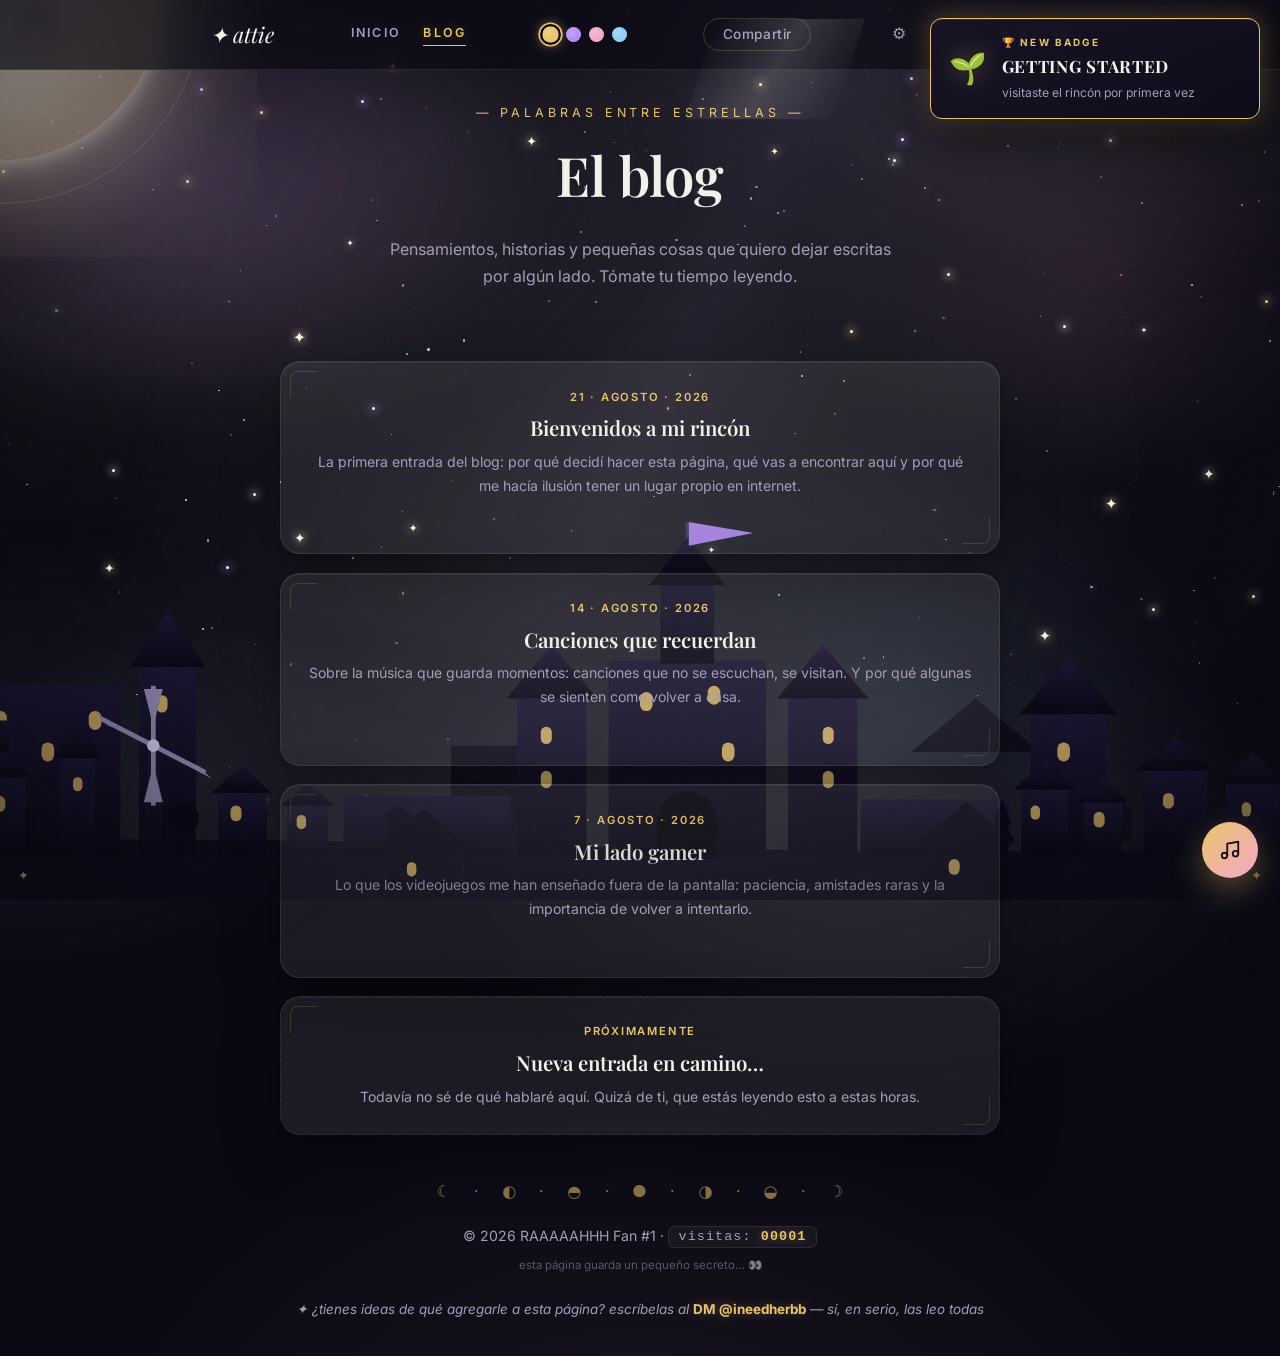
==== commit 5920bddb: "Horizonte poblado: pueblito lejano, capilla con cruz, torre redonda, molino giratorio, arboles, pino" ====
--- a/blog/index.html
+++ b/blog/index.html
@@ -9,7 +9,7 @@
   <link rel="preconnect" href="https://fonts.googleapis.com" />
   <link rel="preconnect" href="https://fonts.gstatic.com" crossorigin />
   <link href="https://fonts.googleapis.com/css2?family=Playfair+Display:ital,wght@0,600;1,600&family=Inter:wght@400;500;600;700&display=swap" rel="stylesheet" />
-  <link rel="stylesheet" href="../css/style.css?v=29" />
+  <link rel="stylesheet" href="../css/style.css?v=30" />
 </head>
 <body>
   <div id="barra-scroll" aria-hidden="true"></div>
@@ -118,6 +118,6 @@
 
   <div id="toasts"></div>
 
-  <script src="../js/main.js?v=29"></script>
+  <script src="../js/main.js?v=30"></script>
 </body>
 </html>
--- a/css/style.css
+++ b/css/style.css
@@ -4476,3 +4476,12 @@
   0%, 100% { filter: brightness(1); }
   50% { filter: brightness(1.16); }
 }
+
+/* ═══════════ MOLINO: aspas girando despacio ═══════════ */
+.molino-aspas {
+  animation: girarAdorno 16s linear infinite;
+}
+
+@media (prefers-reduced-motion: reduce) {
+  .molino-aspas { animation: none; }
+}
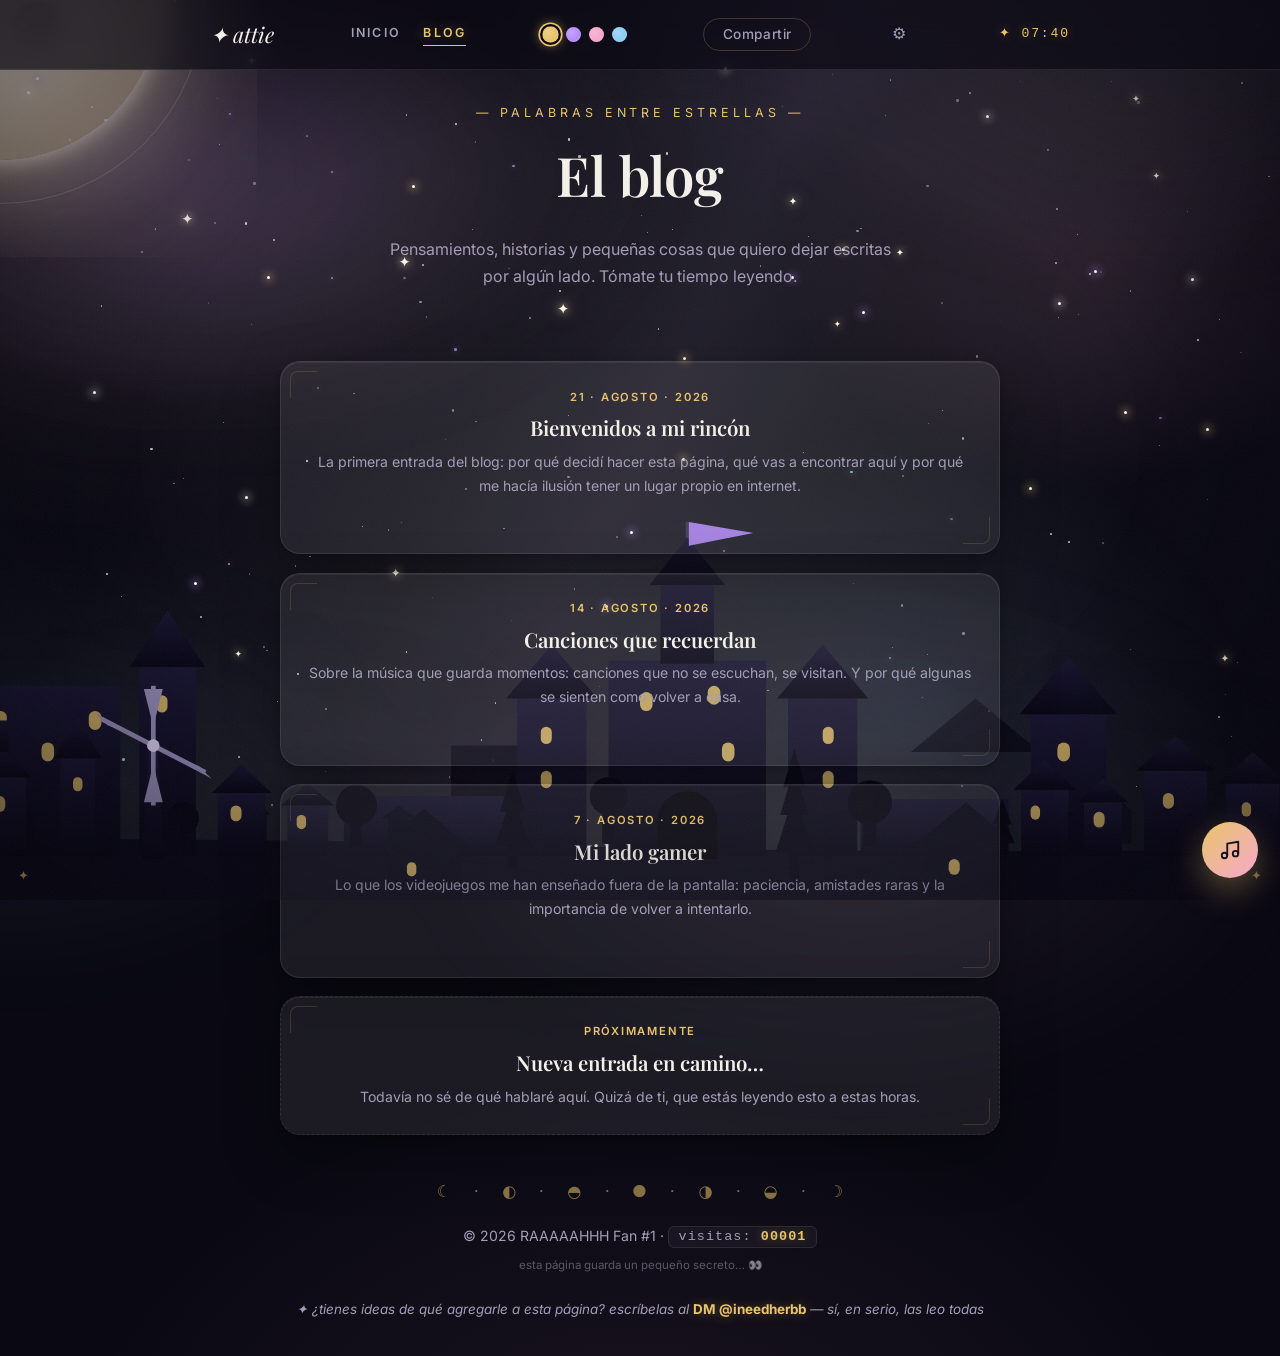
==== commit 1dc308ba: "Modo dia de cuento: paleta verde, sol, nubes que vuelan, pajaritos y arboles. Avatar DJ: vibra al ri" ====
--- a/blog/index.html
+++ b/blog/index.html
@@ -9,7 +9,7 @@
   <link rel="preconnect" href="https://fonts.googleapis.com" />
   <link rel="preconnect" href="https://fonts.gstatic.com" crossorigin />
   <link href="https://fonts.googleapis.com/css2?family=Playfair+Display:ital,wght@0,600;1,600&family=Inter:wght@400;500;600;700&display=swap" rel="stylesheet" />
-  <link rel="stylesheet" href="../css/style.css?v=30" />
+  <link rel="stylesheet" href="../css/style.css?v=31" />
 </head>
 <body>
   <div id="barra-scroll" aria-hidden="true"></div>
@@ -118,6 +118,6 @@
 
   <div id="toasts"></div>
 
-  <script src="../js/main.js?v=30"></script>
+  <script src="../js/main.js?v=31"></script>
 </body>
 </html>
--- a/css/style.css
+++ b/css/style.css
@@ -4485,3 +4485,125 @@
 @media (prefers-reduced-motion: reduce) {
   .molino-aspas { animation: none; }
 }
+
+/* ═══════════ PAISAJE DE DÍA ═══════════ */
+html[data-modo="claro"] {
+  --colina: #a3c48c;
+  --ciudad-alta: #f2e4c2;
+  --ciudad-baja: #dcc79e;
+}
+
+html[data-modo="claro"] #sol {
+  opacity: 1;
+}
+
+/* ── nubes ── */
+#nubes {
+  position: fixed;
+  inset: 0;
+  z-index: -2;
+  pointer-events: none;
+  overflow: hidden;
+  display: none;
+}
+
+html[data-modo="claro"] #nubes { display: block; }
+
+.nube {
+  position: absolute;
+  left: -240px;
+  width: 190px;
+  height: 54px;
+  border-radius: 60px;
+  background: linear-gradient(#ffffff, #f0f2fa);
+  box-shadow: 0 14px 34px rgba(120, 130, 175, 0.18);
+  animation: nubeVuela var(--d, 90s) linear infinite;
+}
+
+.nube::before,
+.nube::after {
+  content: "";
+  position: absolute;
+  background: inherit;
+  border-radius: 50%;
+}
+
+.nube::before {
+  width: 84px;
+  height: 84px;
+  left: 28px;
+  top: -38px;
+}
+
+.nube::after {
+  width: 58px;
+  height: 58px;
+  right: 34px;
+  top: -24px;
+}
+
+@keyframes nubeVuela {
+  from { transform: translateX(-260px) scale(var(--s, 1)); }
+  to { transform: translateX(calc(100vw + 440px)) scale(var(--s, 1)); }
+}
+
+/* ── pajaritos ── */
+.ave {
+  position: fixed;
+  left: -60px;
+  z-index: -2;
+  width: 26px;
+  height: 12px;
+  color: #5d5678;
+  pointer-events: none;
+  display: none;
+  animation: aveVuela var(--d, 44s) linear infinite;
+}
+
+html[data-modo="claro"] .ave { display: block; }
+
+.ave::before,
+.ave::after {
+  content: "";
+  position: absolute;
+  top: 0;
+  width: 13px;
+  height: 12px;
+  border-top: 2.5px solid currentColor;
+  border-radius: 50%;
+}
+
+.ave::before { left: 0; transform: rotate(-14deg); }
+.ave::after { right: 0; transform: rotate(14deg); }
+
+@keyframes aveVuela {
+  from { transform: translateX(0) translateY(0) scale(var(--escala, 1)); }
+  25% { transform: translateX(28vw) translateY(-24px) scale(var(--escala, 1)); }
+  50% { transform: translateX(55vw) translateY(10px) scale(var(--escala, 1)); }
+  75% { transform: translateX(82vw) translateY(-18px) scale(var(--escala, 1)); }
+  to { transform: translateX(110vw) translateY(0) scale(var(--escala, 1)); }
+}
+
+/* ── avatar DJ ── */
+.avatar-pulso {
+  display: block;
+  width: 100%;
+  height: 100%;
+  border-radius: 50%;
+  will-change: transform, filter;
+}
+
+.avatar-wrap.en-fiesta .avatar {
+  animation-duration: 7s;
+}
+
+.avatar-wrap.en-fiesta {
+  box-shadow:
+    0 0 44px rgba(233, 196, 106, 0.45),
+    0 0 120px rgba(183, 140, 255, 0.3);
+}
+
+@media (prefers-reduced-motion: reduce) {
+  .nube,
+  .ave { animation: none; }
+}
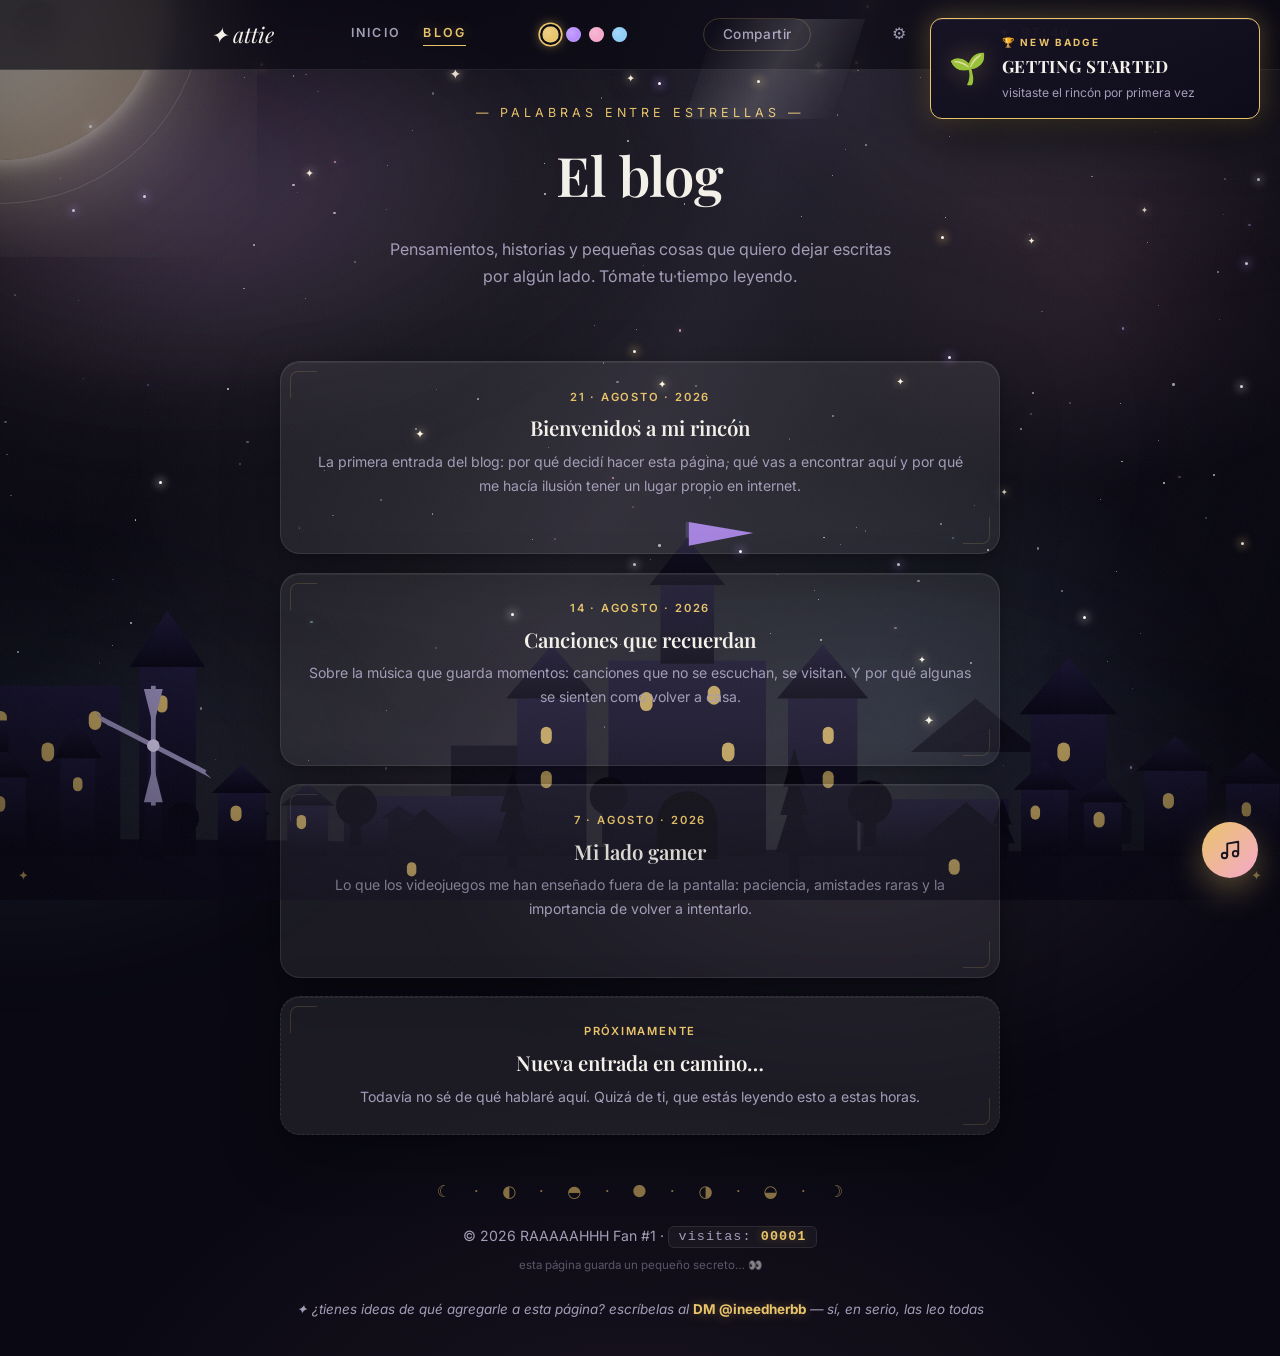
==== commit aee32c7a: "Rumbo al 10/10: PWA instalable con service worker offline, favicon luna, SEO Open Graph + sitemap, r" ====
--- a/blog/index.html
+++ b/blog/index.html
@@ -5,12 +5,23 @@
   <meta name="viewport" content="width=device-width, initial-scale=1.0" />
   <title>El blog ✦ RAAAAAHHH Fan #1</title>
   <meta name="description" content="Entradas del blog de Attie — RAAAAAHHH Fan #1." />
-  <link rel="icon" href="data:image/svg+xml,%3Csvg%20xmlns='http://www.w3.org/2000/svg'%20viewBox='0%200%20100%20100'%3E%3Ctext%20y='.9em'%20font-size='90'%3E%E2%9C%A6%3C/text%3E%3C/svg%3E" />
+  <link rel="icon" type="image/svg+xml" href="../assets/favicon.svg" />
   <link rel="preconnect" href="https://fonts.googleapis.com" />
   <link rel="preconnect" href="https://fonts.gstatic.com" crossorigin />
   <link href="https://fonts.googleapis.com/css2?family=Playfair+Display:ital,wght@0,600;1,600&family=Inter:wght@400;500;600;700&display=swap" rel="stylesheet" />
-  <link rel="stylesheet" href="../css/style.css?v=31" />
+  <link rel="stylesheet" href="../css/style.css?v=32" />
+  <meta name="theme-color" content="#0b0918" />
+  <link rel="manifest" href="../manifest.json" />
+  <link rel="preconnect" href="https://cdn.pixabay.com" />
+  <meta property="og:type" content="website" />
+  <meta property="og:site_name" content="El Rincón de Attie" />
+  <meta property="og:title" content="El blog ✦ RAAAAAHHH Fan #1" />
+  <meta property="og:description" content="Entradas del blog de Attie — RAAAAAHHH Fan #1." />
+  <meta property="og:url" content="https://angelmoonblosson-max.github.io/my-blog/blog/" />
+  <meta property="og:image" content="https://angelmoonblosson-max.github.io/my-blog/assets/avatar.png" />
+  <meta name="twitter:card" content="summary" />
 </head>
+
 <body>
   <div id="barra-scroll" aria-hidden="true"></div>
   <div id="aurora" aria-hidden="true"></div>
@@ -29,10 +40,10 @@
         <a href="" class="activo">blog</a>
       </div>
       <div class="temas" role="group" aria-label="Color de acento">
-        <button class="tema activo" data-tema="" style="--c:#e9c46a" title="Oro" type="button"></button>
-        <button class="tema" data-tema="lila" style="--c:#b78cff" title="Lila" type="button"></button>
-        <button class="tema" data-tema="rosa" style="--c:#f5a8cb" title="Rosa" type="button"></button>
-        <button class="tema" data-tema="hielo" style="--c:#8ecdf7" title="Hielo" type="button"></button>
+        <button class="tema activo" data-tema="" style="--c:#e9c46a" title="Oro" aria-label="Tema dorado" type="button"></button>
+        <button class="tema" data-tema="lila" style="--c:#b78cff" title="Lila" aria-label="Tema lila" type="button"></button>
+        <button class="tema" data-tema="rosa" style="--c:#f5a8cb" title="Rosa" aria-label="Tema rosa" type="button"></button>
+        <button class="tema" data-tema="hielo" style="--c:#8ecdf7" title="Hielo" aria-label="Tema hielo" type="button"></button>
       </div>
       <button class="btn-compartir" id="btn-compartir" type="button">Compartir</button>
     </nav>
@@ -118,6 +129,6 @@
 
   <div id="toasts"></div>
 
-  <script src="../js/main.js?v=31"></script>
+  <script src="../js/main.js?v=32"></script>
 </body>
 </html>
--- a/css/style.css
+++ b/css/style.css
@@ -4413,14 +4413,6 @@
   text-shadow: 0 0 20px var(--glow), 0 0 40px var(--glow);
 }
 
-#ubicacion-footer {
-  display: block;
-  margin-top: 0.55rem;
-  font-size: 0.72rem;
-  letter-spacing: 0.18em;
-  color: var(--text-muted);
-}
-
 @media (max-width: 700px) {
   #reloj-nav { display: none; }
 }
@@ -4607,3 +4599,15 @@
   .nube,
   .ave { animation: none; }
 }
+
+/* ═══════════ ACCESIBILIDAD: foco de teclado visible ═══════════ */
+a:focus-visible,
+button:focus-visible,
+input:focus-visible,
+textarea:focus-visible,
+summary:focus-visible,
+[tabindex]:focus-visible {
+  outline: 2px solid var(--accent);
+  outline-offset: 3px;
+  border-radius: 4px;
+}
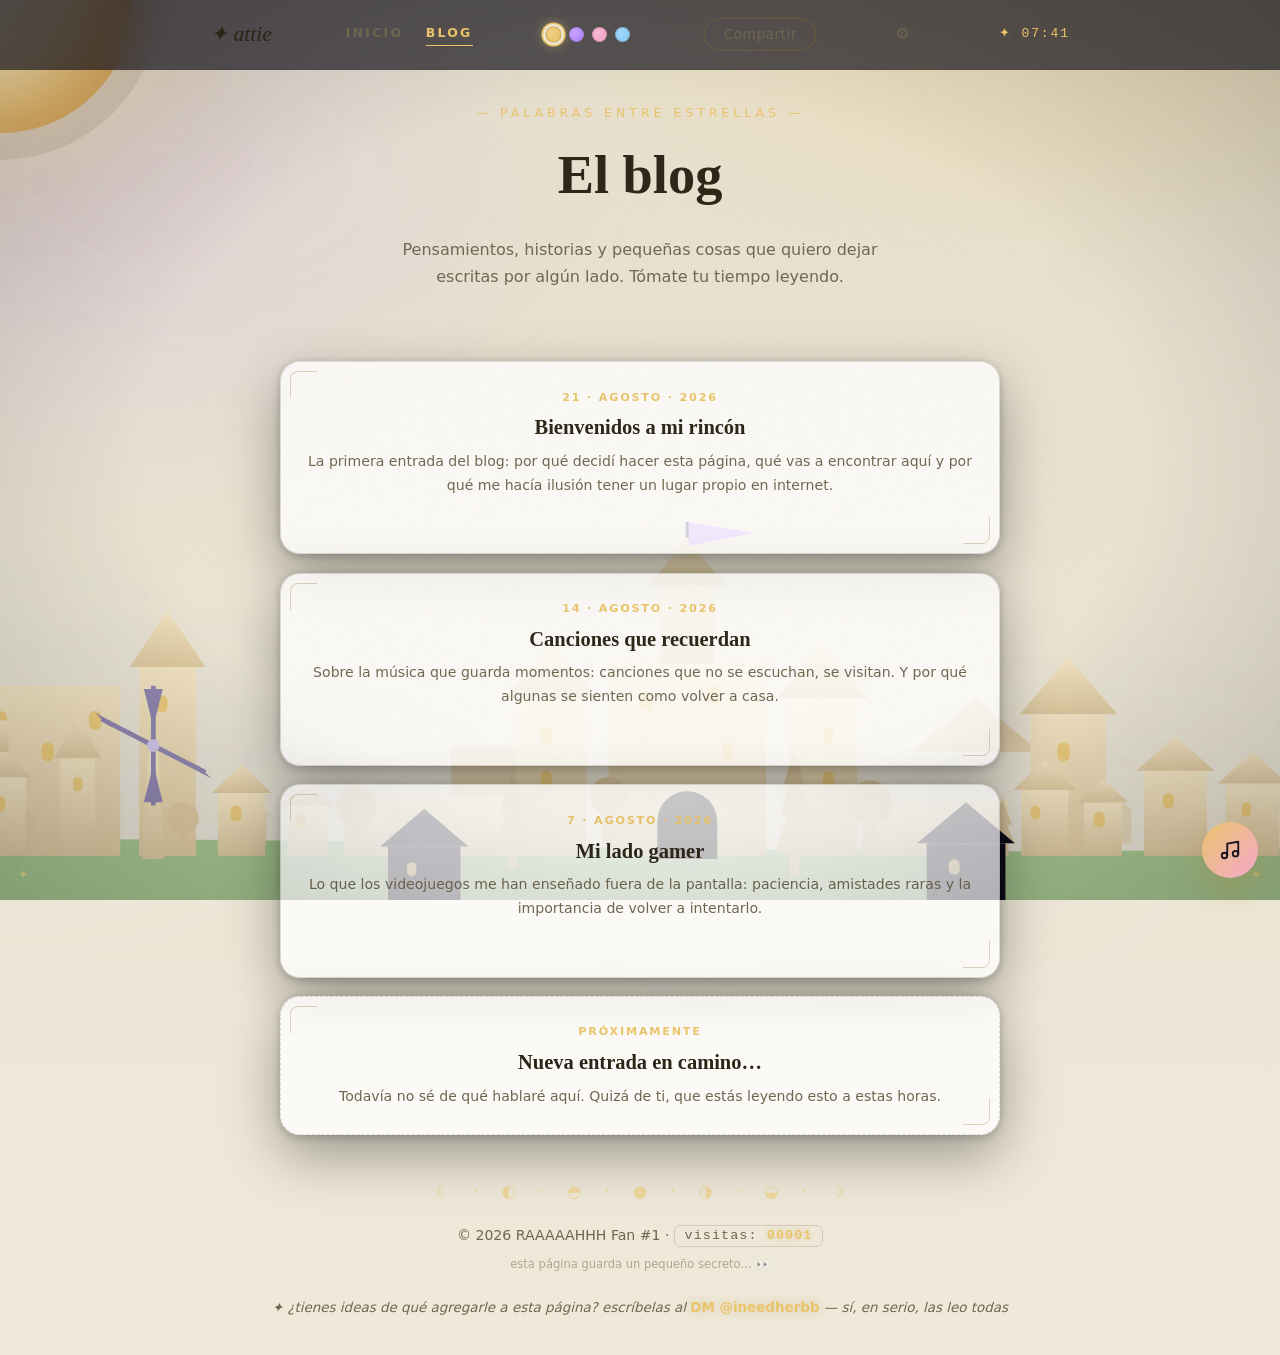
==== commit 7f2e756a: "Nivel pro final: fuentes auto-hospedadas (cero Google externo, offline total), tema dia/noche automa" ====
--- a/blog/index.html
+++ b/blog/index.html
@@ -6,10 +6,7 @@
   <title>El blog ✦ RAAAAAHHH Fan #1</title>
   <meta name="description" content="Entradas del blog de Attie — RAAAAAHHH Fan #1." />
   <link rel="icon" type="image/svg+xml" href="../assets/favicon.svg" />
-  <link rel="preconnect" href="https://fonts.googleapis.com" />
-  <link rel="preconnect" href="https://fonts.gstatic.com" crossorigin />
-  <link href="https://fonts.googleapis.com/css2?family=Playfair+Display:ital,wght@0,600;1,600&family=Inter:wght@400;500;600;700&display=swap" rel="stylesheet" />
-  <link rel="stylesheet" href="../css/style.css?v=32" />
+  <link rel="stylesheet" href="../css/style.css?v=33" />
   <meta name="theme-color" content="#0b0918" />
   <link rel="manifest" href="../manifest.json" />
   <link rel="preconnect" href="https://cdn.pixabay.com" />
@@ -20,6 +17,22 @@
   <meta property="og:url" content="https://angelmoonblosson-max.github.io/my-blog/blog/" />
   <meta property="og:image" content="https://angelmoonblosson-max.github.io/my-blog/assets/avatar.png" />
   <meta name="twitter:card" content="summary" />
+  <script type="application/ld+json">
+  {
+    "@context": "https://schema.org",
+    "@type": "WebSite",
+    "name": "El Rincón de Attie",
+    "alternateName": "RAAAAAHHH Fan #1",
+    "url": "https://angelmoonblosson-max.github.io/my-blog/blog/",
+    "description": "Un rincón soñado entre la luna y las estrellas — blog, música dreamcore y secretos nocturnos.",
+    "inLanguage": "es",
+    "author": {
+      "@type": "Person",
+      "name": "Attie"
+    }
+  }
+  </script>
+
 </head>
 
 <body>
@@ -129,6 +142,6 @@
 
   <div id="toasts"></div>
 
-  <script src="../js/main.js?v=32"></script>
+  <script src="../js/main.js?v=33"></script>
 </body>
 </html>
--- a/css/style.css
+++ b/css/style.css
@@ -4611,3 +4611,53 @@
   outline-offset: 3px;
   border-radius: 4px;
 }
+
+/* Fuentes locales auto-hospedadas (PWA offline) */
+@font-face {
+  font-family: 'Inter';
+  font-style: normal;
+  font-weight: 400;
+  font-display: swap;
+  src: url(../assets/fonts/inter-400.woff2) format('woff2');
+  unicode-range: U+0000-00FF, U+0131, U+0152-0153, U+02BB-02BC, U+02C6, U+02DA, U+02DC, U+0304, U+0308, U+0329, U+2000-206F, U+20AC, U+2122, U+2191, U+2193, U+2212, U+2215, U+FEFF, U+FFFD;
+}
+@font-face {
+  font-family: 'Inter';
+  font-style: normal;
+  font-weight: 500;
+  font-display: swap;
+  src: url(../assets/fonts/inter-500.woff2) format('woff2');
+  unicode-range: U+0000-00FF, U+0131, U+0152-0153, U+02BB-02BC, U+02C6, U+02DA, U+02DC, U+0304, U+0308, U+0329, U+2000-206F, U+20AC, U+2122, U+2191, U+2193, U+2212, U+2215, U+FEFF, U+FFFD;
+}
+@font-face {
+  font-family: 'Inter';
+  font-style: normal;
+  font-weight: 600;
+  font-display: swap;
+  src: url(../assets/fonts/inter-600.woff2) format('woff2');
+  unicode-range: U+0000-00FF, U+0131, U+0152-0153, U+02BB-02BC, U+02C6, U+02DA, U+02DC, U+0304, U+0308, U+0329, U+2000-206F, U+20AC, U+2122, U+2191, U+2193, U+2212, U+2215, U+FEFF, U+FFFD;
+}
+@font-face {
+  font-family: 'Inter';
+  font-style: normal;
+  font-weight: 700;
+  font-display: swap;
+  src: url(../assets/fonts/inter-700.woff2) format('woff2');
+  unicode-range: U+0000-00FF, U+0131, U+0152-0153, U+02BB-02BC, U+02C6, U+02DA, U+02DC, U+0304, U+0308, U+0329, U+2000-206F, U+20AC, U+2122, U+2191, U+2193, U+2212, U+2215, U+FEFF, U+FFFD;
+}
+@font-face {
+  font-family: 'Playfair Display';
+  font-style: italic;
+  font-weight: 600;
+  font-display: swap;
+  src: url(../assets/fonts/playfair-600-italic.woff2) format('woff2');
+  unicode-range: U+0000-00FF, U+0131, U+0152-0153, U+02BB-02BC, U+02C6, U+02DA, U+02DC, U+0304, U+0308, U+0329, U+2000-206F, U+20AC, U+2122, U+2191, U+2193, U+2212, U+2215, U+FEFF, U+FFFD;
+}
+@font-face {
+  font-family: 'Playfair Display';
+  font-style: normal;
+  font-weight: 600;
+  font-display: swap;
+  src: url(../assets/fonts/playfair-600.woff2) format('woff2');
+  unicode-range: U+0000-00FF, U+0131, U+0152-0153, U+02BB-02BC, U+02C6, U+02DA, U+02DC, U+0304, U+0308, U+0329, U+2000-206F, U+20AC, U+2122, U+2191, U+2193, U+2212, U+2215, U+FEFF, U+FFFD;
+}
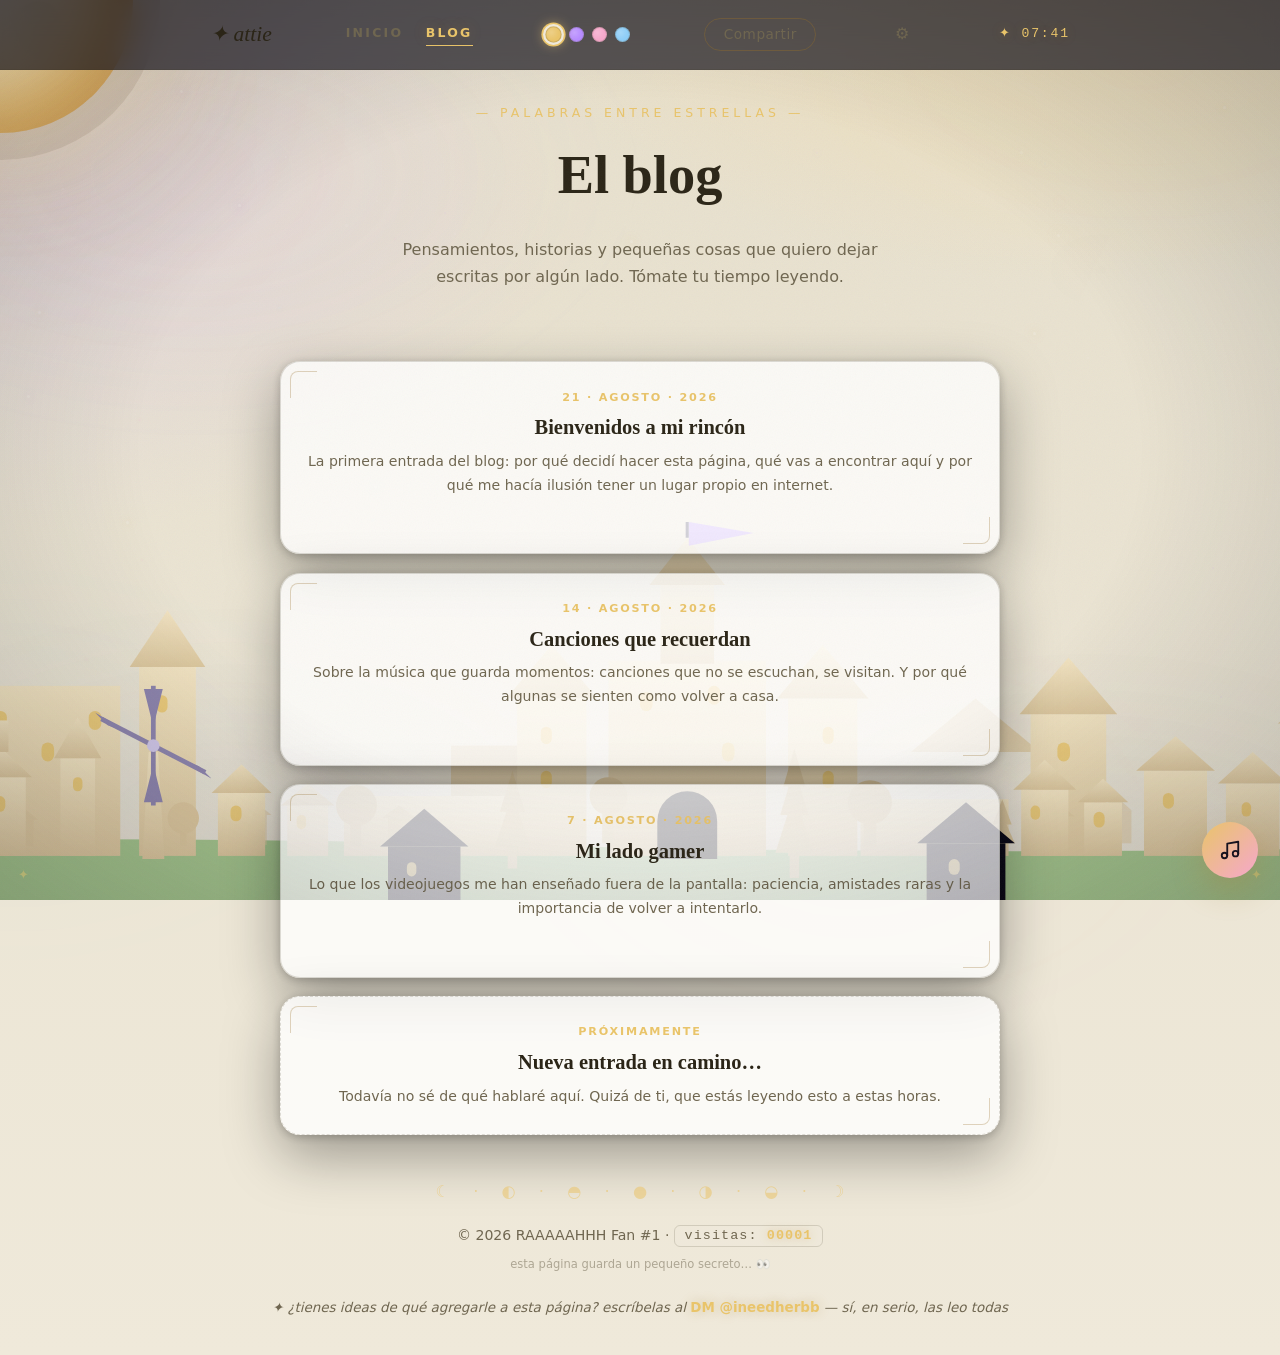
==== commit 9e2e3733: "Optimizacion real: avatar 250KB a 16KB en JPEG, preload de fuentes, apple-touch-icon, skip link, ari" ====
--- a/blog/index.html
+++ b/blog/index.html
@@ -6,8 +6,13 @@
   <title>El blog ✦ RAAAAAHHH Fan #1</title>
   <meta name="description" content="Entradas del blog de Attie — RAAAAAHHH Fan #1." />
   <link rel="icon" type="image/svg+xml" href="../assets/favicon.svg" />
-  <link rel="stylesheet" href="../css/style.css?v=33" />
+  <link rel="stylesheet" href="../css/style.css?v=34" />
   <meta name="theme-color" content="#0b0918" />
+  <meta name="theme-color" media="(prefers-color-scheme: light)" content="#efe6d0" />
+  <link rel="apple-touch-icon" href="../assets/apple-touch-icon.png" />
+  <link rel="preload" href="../assets/fonts/inter-400.woff2" as="font" type="font/woff2" crossorigin />
+  <link rel="preload" href="../assets/fonts/playfair-600.woff2" as="font" type="font/woff2" crossorigin />
+
   <link rel="manifest" href="../manifest.json" />
   <link rel="preconnect" href="https://cdn.pixabay.com" />
   <meta property="og:type" content="website" />
@@ -45,7 +50,8 @@
   <div id="vineta" aria-hidden="true"></div>
   <div id="grano" aria-hidden="true"></div>
 
-  <header class="site-header">
+  <a class="saltar" href="#contenido">Saltar al contenido</a>
+<header class="site-header">
     <nav class="nav" aria-label="Principal">
       <a class="logo" href="../index.html">✦ attie</a>
       <div class="nav-enlaces">
@@ -62,7 +68,7 @@
     </nav>
   </header>
 
-  <main>
+  <main id="contenido">
     <header class="cabecera-pagina container reveal visible">
       <p class="pagina-kicker">— palabras entre estrellas —</p>
       <h1>El blog</h1>
@@ -142,6 +148,6 @@
 
   <div id="toasts"></div>
 
-  <script src="../js/main.js?v=33"></script>
+  <script src="../js/main.js?v=34"></script>
 </body>
 </html>
--- a/css/style.css
+++ b/css/style.css
@@ -4612,6 +4612,24 @@
   border-radius: 4px;
 }
 
+/* ═══════════ SKIP LINK accesible ═══════════ */
+.saltar {
+  position: absolute;
+  left: -9999px;
+  top: 0.6rem;
+  z-index: 9999;
+  background: var(--accent);
+  color: #14101f;
+  padding: 0.55rem 1rem;
+  border-radius: 10px;
+  font-weight: 700;
+  text-decoration: none;
+}
+
+.saltar:focus {
+  left: 0.6rem;
+}
+
 /* Fuentes locales auto-hospedadas (PWA offline) */
 @font-face {
   font-family: 'Inter';
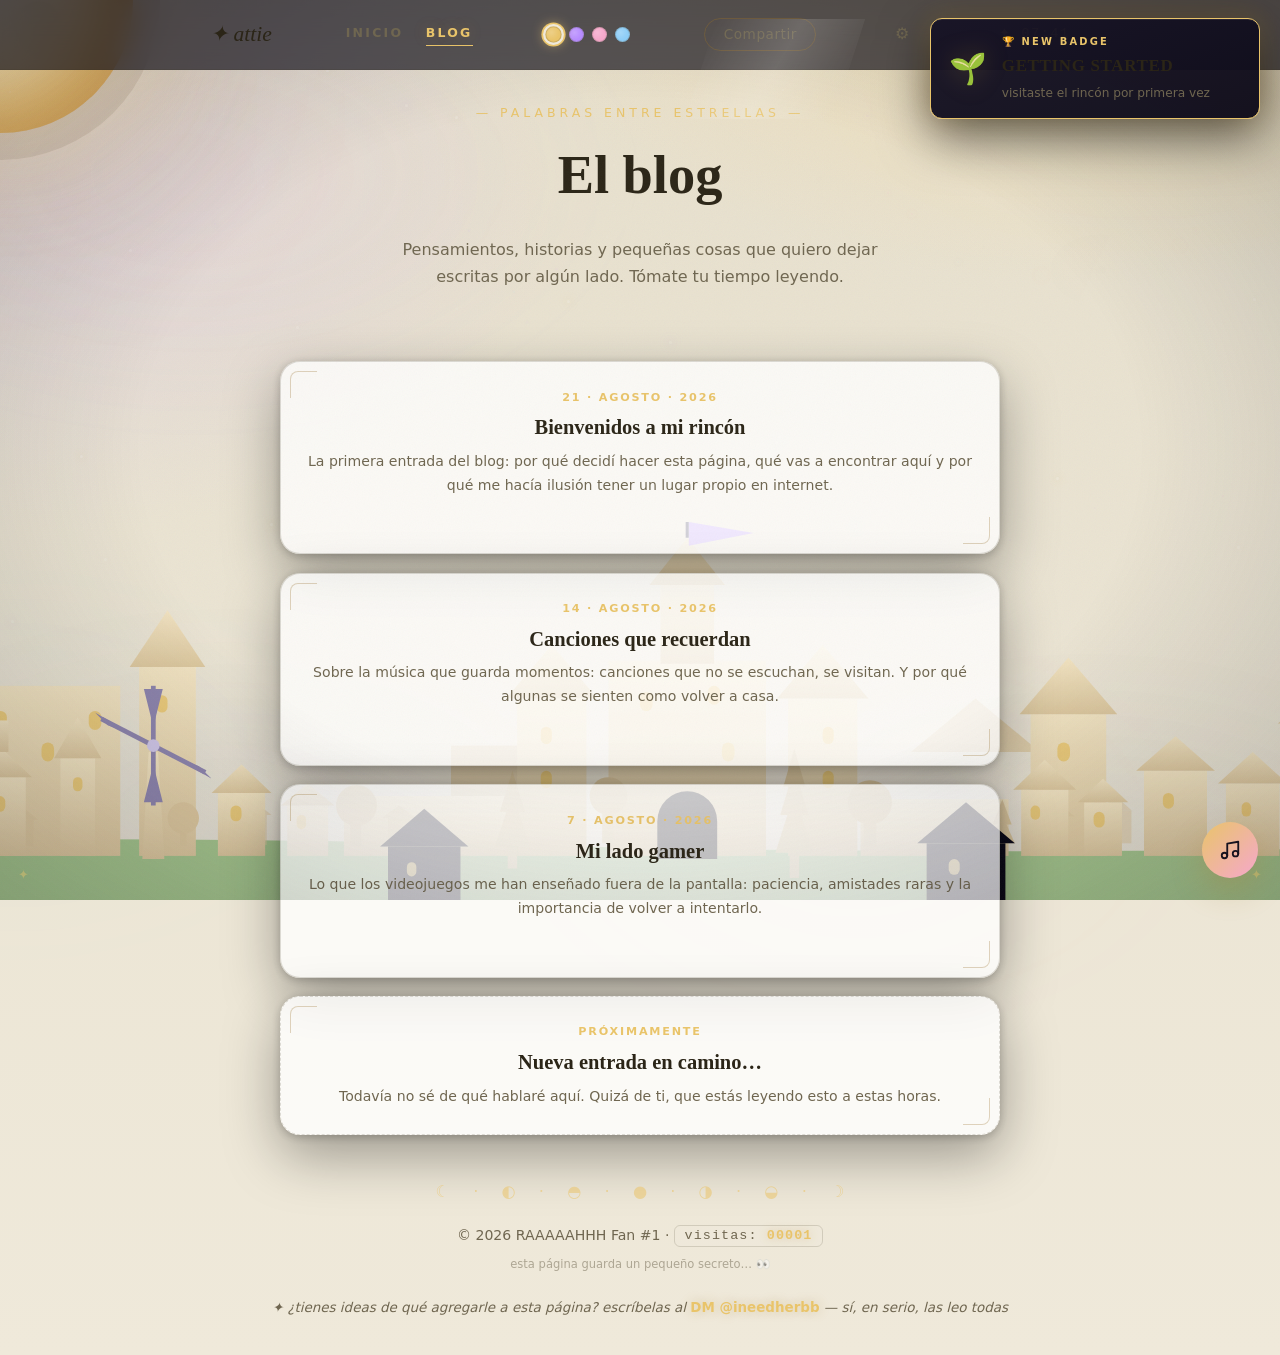
==== commit 2fc5c7ed: "Build profesional: CSS y JS minificados con terser/clean-css (-30% peso), script build.ps1 para rege" ====
--- a/blog/index.html
+++ b/blog/index.html
@@ -6,7 +6,7 @@
   <title>El blog ✦ RAAAAAHHH Fan #1</title>
   <meta name="description" content="Entradas del blog de Attie — RAAAAAHHH Fan #1." />
   <link rel="icon" type="image/svg+xml" href="../assets/favicon.svg" />
-  <link rel="stylesheet" href="../css/style.css?v=34" />
+  <link rel="stylesheet" href="../css/style.min.css?v=35" />
   <meta name="theme-color" content="#0b0918" />
   <meta name="theme-color" media="(prefers-color-scheme: light)" content="#efe6d0" />
   <link rel="apple-touch-icon" href="../assets/apple-touch-icon.png" />
@@ -141,13 +141,13 @@
     </div>
 
     <ul id="lista-canciones" class="pm-lista"></ul>
-    <p class="pm-ayuda">Agrega canciones editando el array <code>CANCIONES</code> en <code>js/main.js</code>.</p>
+    <p class="pm-ayuda">Agrega canciones editando el array <code>CANCIONES</code> en <code>js/main.min.js</code>.</p>
   </div>
 
   <div id="marco" aria-hidden="true"><span></span></div>
 
   <div id="toasts"></div>
 
-  <script src="../js/main.js?v=34"></script>
+  <script src="../js/main.min.js?v=34"></script>
 </body>
 </html>
--- a/css/style.min.css
+++ b/css/style.min.css
@@ -0,0 +1 @@
+:root{--bg:#0a0913;--bg-alt:#12101e;--card:rgba(255, 255, 255, 0.075);--card-hover:rgba(255, 255, 255, 0.11);--borde:rgba(233, 196, 106, 0.22);--borde-suave:rgba(255, 255, 255, 0.09);--text:#f4f1ea;--text-muted:#a49db8;--accent:#e9c46a;--accent-2:#b78cff;--accent-3:#f5a8cb;--glow:rgba(233, 196, 106, 0.35);--radius:20px;--serif:"Playfair Display",Georgia,serif;--sans:"Inter","Segoe UI",system-ui,sans-serif;--ciudad-alta:#181430;--ciudad-baja:#080614;--colina:#0b0918}html[data-modo=claro]{--bg:#efe9da;--bg-alt:#e6dfcd;--card:rgba(255, 255, 255, 0.78);--card-hover:rgba(255, 255, 255, 0.92);--borde:rgba(150, 110, 40, 0.38);--borde-suave:rgba(60, 50, 30, 0.16);--text:#2b2517;--text-muted:#6f6650;--glow:rgba(170, 130, 50, 0.32);--ciudad-alta:#cfc3a9;--ciudad-baja:#b7aa8e;--colina:#a89a7d}html[data-modo=claro] body{background:radial-gradient(1100px 700px at 85% -10%,rgba(255,214,130,.4),transparent 60%),radial-gradient(900px 600px at 5% 15%,rgba(180,150,255,.16),transparent 55%),linear-gradient(180deg,#e7e0cd,var(--bg))}html[data-modo=claro] #cielo{opacity:.13}html[data-modo=claro] #luna{opacity:.22}html[data-modo=claro] #aurora{opacity:.45}html[data-modo=claro] #vineta{opacity:.35}html[data-modo=claro] .luciernaga{display:none}html[data-modo=claro] .toast{background:rgba(255,252,244,.97);color:#2b2517}html[data-modo=claro] #eclipse-noche{background:radial-gradient(ellipse at 50% 20%,rgba(40,30,10,.2) 0,rgba(40,30,10,.7) 55%),rgba(45,36,18,.45)}html[data-tema=lila]{--accent:#b78cff;--borde:rgba(183, 140, 255, 0.25);--glow:rgba(183, 140, 255, 0.35)}html[data-tema=rosa]{--accent:#f5a8cb;--borde:rgba(245, 168, 203, 0.25);--glow:rgba(245, 168, 203, 0.35)}html[data-tema=hielo]{--accent:#8ecdf7;--borde:rgba(142, 205, 247, 0.25);--glow:rgba(142, 205, 247, 0.35)}html[data-tema=eclipse]{--accent:#c9a3ff;--borde:rgba(201, 163, 255, 0.28);--glow:rgba(201, 163, 255, 0.4)}:root{--tinte-a:rgba(183, 140, 255, 0.14);--tinte-b:rgba(233, 196, 106, 0.07);--tinte-c:rgba(245, 168, 203, 0.08);--tinte-niebla-a:rgba(120, 108, 180, 0.14);--tinte-niebla-b:rgba(90, 130, 170, 0.11);--tinte-luna:rgba(233, 196, 106, 0.13)}html[data-tema=lila]{--tinte-a:rgba(167, 118, 255, 0.2);--tinte-b:rgba(130, 90, 220, 0.1);--tinte-c:rgba(210, 160, 255, 0.13);--tinte-niebla-a:rgba(140, 100, 220, 0.16);--tinte-niebla-b:rgba(110, 80, 190, 0.12);--tinte-luna:rgba(183, 140, 255, 0.16)}html[data-tema=rosa]{--tinte-a:rgba(245, 168, 203, 0.16);--tinte-b:rgba(255, 182, 214, 0.09);--tinte-c:rgba(255, 140, 190, 0.12);--tinte-niebla-a:rgba(235, 150, 190, 0.13);--tinte-niebla-b:rgba(200, 120, 170, 0.1);--tinte-luna:rgba(245, 168, 203, 0.16)}html[data-tema=hielo]{--tinte-a:rgba(142, 205, 247, 0.16);--tinte-b:rgba(120, 180, 240, 0.09);--tinte-c:rgba(160, 215, 255, 0.12);--tinte-niebla-a:rgba(110, 170, 220, 0.15);--tinte-niebla-b:rgba(140, 195, 240, 0.12);--tinte-luna:rgba(142, 205, 247, 0.18)}html[data-tema=eclipse]{--tinte-a:rgba(150, 110, 220, 0.2);--tinte-b:rgba(90, 70, 140, 0.14);--tinte-c:rgba(210, 180, 255, 0.12);--tinte-niebla-a:rgba(120, 90, 190, 0.18);--tinte-niebla-b:rgba(80, 60, 130, 0.13);--tinte-luna:rgba(201, 163, 255, 0.22)}#efecto-tema{position:fixed;top:0;right:0;bottom:0;left:0;z-index:-1;pointer-events:none;overflow:hidden}html[data-modo=claro] #efecto-tema{opacity:.4}.polvo{position:absolute;bottom:-12px;width:4px;height:4px;border-radius:50%;background:radial-gradient(circle,#fff2cf,var(--accent) 70%);box-shadow:0 0 7px var(--glow),0 0 14px var(--glow);opacity:0;animation:subirPolvo linear infinite}@keyframes subirPolvo{0%{transform:translate(0,0) scale(.7);opacity:0}12%{opacity:.65}55%{transform:translate(calc(var(--dx,24px) * .6),-52vh) scale(1)}88%{opacity:.28}100%{transform:translate(var(--dx,24px),-104vh) scale(.8);opacity:0}}.burbuja{position:absolute;bottom:-70px;border-radius:50%;border:1px solid rgba(183,140,255,.32);background:radial-gradient(circle at 32% 28%,rgba(255,255,255,.3),rgba(183,140,255,.13) 46%,transparent 72%);box-shadow:inset -8px -8px 18px rgba(183,140,255,.16),0 0 20px rgba(183,140,255,.14);animation:flotarBurbuja linear infinite}@keyframes flotarBurbuja{0%{transform:translate(0,0) scale(.9);opacity:0}10%{opacity:.75}38%{transform:translate(calc(var(--dx,30px) * -.5),-38vh) scale(1.04)}68%{transform:translate(var(--dx,30px),-70vh) scale(.98);opacity:.55}100%{transform:translate(calc(var(--dx,30px) * .4),-108vh) scale(.92);opacity:0}}.petalo{position:absolute;top:-26px;width:15px;height:15px;border-radius:14px 3px 14px 3px;background:linear-gradient(135deg,#ffdcea,var(--accent-3) 78%);box-shadow:0 0 10px rgba(245,168,203,.35);opacity:0;animation:caerPetalo linear infinite}@keyframes caerPetalo{0%{transform:translate(0,0) rotate(0);opacity:0}8%{opacity:.8}30%{transform:translate(calc(var(--dx,40px) * .5),30vh) rotate(96deg)}62%{transform:translate(calc(var(--dx,40px) * -.6),64vh) rotate(212deg);opacity:.7}86%{opacity:.5}100%{transform:translate(calc(var(--dx,40px) * .3),108vh) rotate(340deg);opacity:0}}.copo{position:absolute;top:-16px;width:7px;height:7px;border-radius:50%;background:radial-gradient(circle,#fff,rgba(190,226,250,.9) 75%);box-shadow:0 0 9px rgba(205,232,255,.85);opacity:0;animation:caerCopo linear infinite}@keyframes caerCopo{0%{transform:translate(0,0);opacity:0}9%{opacity:.85}34%{transform:translate(calc(var(--dx,18px) * .7),34vh)}66%{transform:translate(calc(var(--dx,18px) * -.8),66vh);opacity:.7}100%{transform:translate(calc(var(--dx,18px) * .4),104vh);opacity:0}}#barra-scroll{position:fixed;top:0;left:0;height:3px;width:0%;background:linear-gradient(90deg,var(--accent),var(--accent-2),var(--accent-3));box-shadow:0 0 10px var(--glow);z-index:60;transition:width 80ms linear}#marco{position:fixed;top:14px;right:14px;bottom:14px;left:14px;pointer-events:none;z-index:6}#marco span::after,#marco span::before,#marco::after,#marco::before{content:"✦";position:absolute;font-size:13px;color:var(--accent);opacity:.45}#marco::before{top:0;left:4px}#marco::after{top:0;right:4px}#marco span::before{bottom:0;left:4px}#marco span::after{bottom:0;right:4px}*{margin:0;padding:0;box-sizing:border-box}html{scroll-behavior:smooth}body{font-family:var(--sans);background:radial-gradient(1100px 700px at 85% -10%,var(--tinte-a),transparent 60%),radial-gradient(900px 600px at 5% 15%,var(--tinte-b),transparent 55%),radial-gradient(1000px 800px at 50% 115%,var(--tinte-c),transparent 60%),var(--bg);color:var(--text);line-height:1.7;min-height:100vh;overflow-x:hidden}a{color:inherit;text-decoration:none}body{-webkit-user-select:none;user-select:none}input,textarea{-webkit-user-select:text;user-select:text}::selection{background:var(--accent);color:#14101f}::-webkit-scrollbar{width:10px}::-webkit-scrollbar-track{background:var(--bg)}::-webkit-scrollbar-thumb{background:linear-gradient(var(--accent),var(--accent-2));border-radius:999px}#aurora{position:fixed;top:-20%;right:-20%;bottom:-20%;left:-20%;z-index:-3;pointer-events:none;background:radial-gradient(38% 30% at 25% 28%,var(--tinte-a),transparent 70%),radial-gradient(32% 26% at 78% 18%,var(--tinte-b),transparent 70%),radial-gradient(36% 30% at 62% 80%,var(--tinte-c),transparent 70%),radial-gradient(30% 24% at 15% 75%,rgba(120,200,255,.08),transparent 70%);filter:blur(46px);transition:filter 3s ease;animation:moverAurora 26s ease-in-out infinite alternate}html[data-evento=aurora] #aurora{filter:blur(38px) saturate(1.55) brightness(1.6)}@keyframes moverAurora{from{transform:translate(-2.5%,-2%) rotate(-1.5deg) scale(1)}to{transform:translate(2.5%,2.5%) rotate(1.5deg) scale(1.08)}}#vineta{position:fixed;top:0;left:0;right:0;bottom:0;z-index:5;pointer-events:none;background:radial-gradient(ellipse at center,transparent 55%,rgba(4,3,10,.55) 100%)}#luna{position:fixed;left:0;top:0;width:280px;height:280px;margin:-140px 0 0 -140px;border-radius:50%;z-index:-2;pointer-events:auto;background:radial-gradient(circle at 62% 58%,rgba(122,103,72,.28) 0 7%,transparent 8%),radial-gradient(circle at 40% 68%,rgba(122,103,72,.22) 0 5%,transparent 6%),radial-gradient(circle at 70% 32%,rgba(122,103,72,.18) 0 4%,transparent 5%),radial-gradient(circle at 28% 38%,rgba(122,103,72,.15) 0 3%,transparent 4%),radial-gradient(circle at 34% 30%,#fdf7e6 0,#f4ebd1 38%,#ddceab 64%,#bcab84 100%);box-shadow:inset -32px -26px 70px rgba(88,74,50,.42),0 0 110px rgba(238,222,180,.24),0 0 300px var(--tinte-luna);opacity:.92;animation:flotarLuna 12s ease-in-out infinite alternate}@keyframes flotarLuna{from{transform:translate(88vw,16vh)}to{transform:translate(90vw,20vh)}}html[data-evento=eclipse] #luna{animation:viajarLuna 28s ease-in-out infinite,lunaOscura 28s linear infinite}@keyframes lunaOscura{0%,43%{filter:brightness(1)}47.5%,56%{filter:brightness(.07) saturate(.35)}100%,62%{filter:brightness(1)}}@keyframes viajarLuna{0%,100%{transform:translate(88vw,16vh)}50%{transform:translate(50vw,22vh)}}@media (min-width:1400px){#luna{width:360px;height:360px;margin:-180px 0 0 -180px}}@media (min-width:1900px){#luna{width:430px;height:430px;margin:-215px 0 0 -215px}}#sol{position:fixed;left:0;top:0;width:265px;height:265px;margin:-132px 0 0 -132px;border-radius:50%;z-index:-3;pointer-events:none;background:radial-gradient(circle at 40% 38%,#fff8de 0,#ffe3a6 40%,#f8c76d 68%,#eda94f 100%);box-shadow:inset -24px -20px 56px rgba(196,130,40,.35),0 0 130px rgba(255,214,130,.42),0 0 360px rgba(247,198,107,.27);opacity:0;transition:opacity 2.2s ease}html[data-evento=eclipse] #sol{display:block;opacity:.95;animation:viajarSol 28s ease-in-out infinite}@keyframes viajarSol{0%,100%{transform:translate(10vw,30vh)}50%{transform:translate(50vw,22vh)}}@media (min-width:1400px){#sol{width:340px;height:340px;margin:-170px 0 0 -170px}}@media (min-width:1900px){#sol{width:410px;height:410px;margin:-205px 0 0 -205px}}#eclipse-noche{position:fixed;top:0;left:0;right:0;bottom:0;z-index:3;pointer-events:none;display:none;background:radial-gradient(ellipse at 50% 20%,rgba(5,4,14,.22) 0,rgba(4,3,13,.85) 55%),linear-gradient(rgba(8,6,22,.5),rgba(3,2,10,.62));opacity:0}html[data-evento=eclipse] #eclipse-noche{display:block;animation:nocheEclipse 28s ease-in-out infinite}@keyframes nocheEclipse{0%,32%{opacity:0}42%{opacity:.3}47%{opacity:.58}49.5%,55.5%{opacity:.85}60%{opacity:.48}100%,72%{opacity:0}}#niebla{position:fixed;top:0;left:0;right:0;bottom:0;z-index:-2;pointer-events:none;overflow:hidden}#niebla::after,#niebla::before{content:"";position:absolute;width:60vw;height:34vh;border-radius:50%;filter:blur(70px);opacity:.5}#niebla::before{left:-12vw;bottom:-8vh;background:radial-gradient(ellipse at center,var(--tinte-niebla-a),transparent 70%);animation:nieblaUno 55s ease-in-out infinite alternate}#niebla::after{right:-15vw;bottom:-12vh;background:radial-gradient(ellipse at center,var(--tinte-niebla-b),transparent 70%);animation:nieblaDos 70s ease-in-out infinite alternate}@keyframes nieblaUno{to{transform:translate(24vw,-5vh)}}@keyframes nieblaDos{to{transform:translate(-26vw,-4vh)}}#grano{position:fixed;top:0;left:0;right:0;bottom:0;z-index:7;pointer-events:none;opacity:.04;background-image:url("data:image/svg+xml,%3Csvg xmlns='http://www.w3.org/2000/svg' width='180' height='180'%3E%3Cfilter id='n'%3E%3CfeTurbulence type='fractalNoise' baseFrequency='0.85' numOctaves='2'/%3E%3C/filter%3E%3Crect width='100%25' height='100%25' filter='url(%23n)'/%3E%3C/svg%3E")}#castillo{position:fixed;left:0;right:0;bottom:0;z-index:-1;pointer-events:none;line-height:0}#castillo svg{display:block;width:100%;height:380px;height:min(42vh,400px)}.ventana{fill:var(--accent);opacity:.8;animation:parpadeoVentana 5s infinite}.ventana:nth-of-type(2n){animation-delay:-1.4s}.ventana:nth-of-type(3n){animation-delay:-2.7s}.ventana:nth-of-type(5n){animation-delay:-3.6s}@keyframes parpadeoVentana{0%,100%,86%,92%{opacity:.8}89%{opacity:.12}}.banderin{transform-box:fill-box;transform-origin:left center;animation:ondearBanderin 2.6s ease-in-out infinite alternate}@keyframes ondearBanderin{from{transform:skewY(5deg) scaleX(.94)}to{transform:skewY(-5deg) scaleX(1)}}.luciernaga{position:fixed;bottom:-12px;z-index:1;width:4px;height:4px;border-radius:50%;background:var(--accent);box-shadow:0 0 8px var(--accent),0 0 16px var(--glow);pointer-events:none;animation:flotarLuciernaga linear forwards}@keyframes flotarLuciernaga{0%{transform:translateY(0) translateX(0);opacity:0}12%{opacity:var(--op, .7)}50%{transform:translateY(-45vh) translateX(var(--deriva,40px))}85%{opacity:var(--op, .7)}100%{transform:translateY(-92vh) translateX(calc(var(--deriva,40px) * -.6));opacity:0}}#cielo,#orbes{position:fixed;top:0;left:0;right:0;bottom:0;pointer-events:none;z-index:-1;overflow:hidden}.estrella{position:absolute;border-radius:50%;background:#fff;animation:titilar var(--d,3s) ease-in-out infinite alternate}@keyframes titilar{from{opacity:.12;transform:scale(.8)}to{opacity:.85;transform:scale(1.2)}}.estrella-grande{position:absolute;width:3px;height:3px;border-radius:50%;background:#fff;box-shadow:0 0 8px 2px rgba(244,241,234,.55);animation:titilarGrande var(--d,4s) ease-in-out infinite alternate}.estrella-grande.tibia{box-shadow:0 0 9px 2px rgba(233,196,106,.6)}.estrella-grande.fria{box-shadow:0 0 9px 2px rgba(183,140,255,.55)}@keyframes titilarGrande{from{opacity:.25;transform:scale(1)}to{opacity:1;transform:scale(1.5)}}.orbe{position:absolute;bottom:-180px;border-radius:50%;filter:blur(34px);opacity:.22;animation:subirOrbe linear infinite}.orbe.lila{background:radial-gradient(circle at 32% 30%,var(--accent-2),transparent 68%)}.orbe.oro{background:radial-gradient(circle at 32% 30%,var(--accent),transparent 68%)}.orbe.rosa{background:radial-gradient(circle at 32% 30%,var(--accent-3),transparent 68%)}@keyframes subirOrbe{to{transform:translateY(calc(-100vh - 260px))}}.estrella-fugaz{position:absolute;width:230px;height:3px;border-radius:999px;background:linear-gradient(90deg,#fff,#ffe9b8 45%,transparent);box-shadow:0 0 18px rgba(255,244,214,.9);opacity:0;transform:translate(0,0) rotate(-30deg);animation:fugaz 1.9s ease-out forwards}@keyframes fugaz{0%{opacity:0;transform:translate(0,0) rotate(-30deg)}8%{opacity:1}72%{opacity:.85}100%{opacity:0;transform:translate(62vw,36vh) rotate(-30deg)}}.site-header{position:sticky;top:0;z-index:10;background:rgba(10,9,19,.65);backdrop-filter:blur(14px);border-bottom:1px solid var(--borde-suave)}.nav{max-width:900px;margin:0 auto;padding:1rem 1.25rem;display:flex;align-items:center;justify-content:space-between}.logo{font-family:var(--serif);font-style:italic;font-size:1.35rem;color:var(--text);transition:color .25s}.logo:hover{color:var(--accent)}.btn-compartir{font-family:inherit;font-size:.85rem;font-weight:500;letter-spacing:.04em;color:var(--text-muted);background:0 0;border:1px solid var(--borde);border-radius:999px;padding:.45rem 1.15rem;cursor:none;transition:color .2s,border-color .2s,box-shadow .2s,transform .2s}.btn-compartir:hover{color:var(--accent);border-color:var(--accent);box-shadow:0 0 18px var(--glow);transform:translateY(-2px)}.container{max-width:900px;margin:0 auto;padding:2rem 1.25rem}.perfil{text-align:center;padding-top:3rem}.saludo{font-size:.78rem;text-transform:uppercase;letter-spacing:.42em;color:var(--text-muted);margin-bottom:2rem}.avatar-zona{position:relative;width:max-content;margin:0 auto 2.4rem}.avatar-wrap{width:152px;height:152px;margin:0;border-radius:50%;padding:5px;background:conic-gradient(var(--accent),var(--accent-3),var(--accent-2),var(--accent));animation:girarAnillo 8s linear infinite;box-shadow:0 0 34px rgba(233,196,106,.28),0 0 90px rgba(183,140,255,.18)}.avatar-anillo{position:absolute;top:50%;left:50%;width:218px;height:218px;margin:-109px 0 0 -109px;pointer-events:none;animation:girarLento 26s linear infinite}.avatar-anillo text{font-family:var(--sans);font-size:7.4px;font-weight:600;letter-spacing:2.6px;fill:var(--accent);opacity:.75}@keyframes girarLento{to{transform:rotate(360deg)}}@keyframes girarAnillo{to{transform:rotate(360deg)}}.avatar-wrap img{width:100%;height:100%;border-radius:50%;border:4px solid var(--bg);display:block}.nombre{font-family:var(--serif);font-weight:600;font-size:2.7rem;font-size:clamp(2.1rem, 7vw, 3.3rem);letter-spacing:.01em;line-height:1.15;filter:drop-shadow(0 0 22px rgba(233, 196, 106, .25))}.nombre span{font-style:italic;background:linear-gradient(92deg,var(--accent),var(--accent-3),var(--accent-2),var(--accent));background-size:300% auto;-webkit-background-clip:text;background-clip:text;color:transparent;animation:degradadoMovil 7s linear infinite}@keyframes degradadoMovil{to{background-position:300% center}}.estado{display:inline-flex;align-items:center;gap:.5rem;margin-top:1rem;font-size:.86rem;font-weight:500;letter-spacing:.06em;color:#8fe3a0;background:rgba(126,231,135,.08);border:1px solid rgba(126,231,135,.22);padding:.3rem 1rem;border-radius:999px}.punto{width:7px;height:7px;border-radius:50%;background:#4ade80;box-shadow:0 0 10px #4ade80;animation:latido 1.8s ease-in-out infinite}.tagline{margin-top:1rem;color:var(--text-muted);font-size:1.05rem;min-height:1.8em}.caret{color:var(--accent);animation:latido 1s steps(2) infinite}.badges{display:flex;flex-wrap:wrap;justify-content:center;gap:.6rem;margin-top:1.5rem}.badge{font-size:.84rem;font-weight:500;letter-spacing:.03em;padding:.42rem 1.05rem;border-radius:999px;background:var(--card);border:1px solid var(--borde-suave);backdrop-filter:blur(8px);transition:transform .2s,border-color .2s,box-shadow .2s}.badge:hover{transform:translateY(-3px);border-color:var(--accent);box-shadow:0 6px 20px var(--glow)}.sociales{display:grid;grid-template-columns:repeat(auto-fit,minmax(165px,1fr));gap:1rem;margin-top:2.25rem}.social{position:relative;overflow:hidden;display:flex;align-items:center;justify-content:center;gap:.6rem;padding:1.02rem;border-radius:var(--radius);background:var(--card);border:1px solid var(--borde-suave);backdrop-filter:blur(10px);font-weight:500;font-size:.95rem;letter-spacing:.02em;transition:transform .2s,border-color .2s,box-shadow .2s,background .2s}.social:hover{transform:translateY(-5px);border-color:var(--accent);box-shadow:0 12px 32px rgba(233,196,106,.18);background:var(--card-hover)}.social svg{flex-shrink:0}.social.discord:hover{color:#aab7ff}.social.github:hover{color:#f0ede6}.social.roblox:hover{color:#ff6d6d}.chip-now{display:inline-flex;gap:.45rem;align-items:center;margin-top:1.9rem;font-size:.85rem;color:var(--text-muted);background:var(--card);border:1px dashed var(--borde);border-radius:999px;padding:.42rem 1.15rem;animation:latidoSuave 3.4s ease-in-out infinite}.chip-now b{color:var(--accent);font-weight:600}@keyframes latidoSuave{0%,100%{transform:scale(1)}50%{transform:scale(1.035)}}.ornamento{display:flex;align-items:center;gap:1.1rem;color:var(--accent);padding-top:.5rem;padding-bottom:.5rem}.ornamento::after,.ornamento::before{content:"";flex:1;height:1px;background:linear-gradient(90deg,transparent,var(--borde),transparent)}.widgets{display:grid;grid-template-columns:repeat(auto-fit,minmax(200px,1fr));gap:1.25rem;margin-bottom:1.25rem}.glass{position:relative;background:var(--card);border:1px solid var(--borde-suave);border-radius:var(--radius);padding:2rem;box-shadow:inset 0 1px 0 rgba(255,255,255,.06),0 20px 55px rgba(0,0,0,.35),0 2px 10px rgba(0,0,0,.22);transition:border-color .3s ease,box-shadow .35s ease,transform .35s ease}.glass::after,.glass::before{content:"";position:absolute;width:26px;height:26px;pointer-events:none;opacity:.75;transition:opacity .25s}.glass::before{top:9px;left:9px;border-top:1px solid var(--borde);border-left:1px solid var(--borde);border-top-left-radius:8px}.glass::after{bottom:9px;right:9px;border-bottom:1px solid var(--borde);border-right:1px solid var(--borde);border-bottom-right-radius:8px}.glass:hover::after,.glass:hover::before{opacity:1;box-shadow:0 0 12px var(--glow)}.glass:hover{border-color:var(--borde);transform:translateY(-4px);box-shadow:inset 0 1px 0 rgba(255,255,255,.09),0 30px 70px rgba(0,0,0,.5),0 0 34px var(--glow)}.widget{text-align:center;padding:1.5rem 1rem}.widget-titulo{display:block;font-size:.72rem;font-weight:600;text-transform:uppercase;letter-spacing:.22em;color:var(--accent);margin-bottom:.7rem;opacity:.85}.reloj{font-family:Consolas,"Courier New",monospace;font-size:2rem;font-size:clamp(1.7rem, 5vw, 2.3rem);font-weight:700;letter-spacing:.05em;color:var(--text);text-shadow:0 0 20px rgba(233,196,106,.35)}.reloj-mini{font-size:.82rem;color:var(--text-muted);margin-top:.4rem}.actividad{font-size:1.04rem;font-weight:500;min-height:1.7em;transition:opacity .3s}.actividad.cambiando{opacity:0}.widget-corazon p{font-size:.88rem;color:var(--text-muted)}.widget-corazon b{color:var(--accent-3)}#btn-corazon{font-size:2.2rem;line-height:1;background:0 0;border:none;cursor:none;transition:transform .15s cubic-bezier(.2, 2.2, .4, 1.2);filter:drop-shadow(0 0 14px rgba(245, 168, 203, .45))}#btn-corazon:hover{transform:scale(1.16) rotate(-5deg)}#btn-corazon.pum{transform:scale(1.42)}.corazon-volador{position:fixed;pointer-events:none;z-index:600;font-size:1.25rem;animation:volarCorazon 1s ease-out forwards}@keyframes volarCorazon{to{transform:translateY(-95px) scale(1.35) rotate(10deg);opacity:0}}.sobre-mi h2{font-family:var(--serif);font-weight:600;font-size:1.5rem;margin-bottom:1rem;letter-spacing:.01em}.sobre-mi h2::after{content:"";display:block;width:52px;height:1px;margin-top:.55rem;background:linear-gradient(90deg,var(--accent),transparent)}.sobre-mi p{color:var(--text-muted);margin-bottom:1.05em}.sobre-mi p:last-child{margin-bottom:0}.sobre-mi .lead{font-size:1.02rem;color:rgba(244,241,234,.85)}.sobre-mi .lead::first-letter{font-family:var(--serif);font-size:3.1em;float:left;line-height:.82;padding:.06em .14em 0 0;color:var(--accent);text-shadow:0 0 18px var(--glow)}.sobre-mi strong{color:var(--text);font-weight:600}.temas{display:flex;gap:.5rem;align-items:center}.tema{width:15px;height:15px;border-radius:50%;border:1px solid var(--borde-suave);background:radial-gradient(circle at 35% 35%,#fff3,transparent 60%),var(--c);cursor:none;transition:transform .2s,box-shadow .2s}.tema:hover{transform:scale(1.25);box-shadow:0 0 10px var(--c)}.tema.activo{box-shadow:0 0 0 2px var(--bg),0 0 0 3.5px var(--c),0 0 12px var(--c);transform:scale(1.1)}.nav-enlaces{display:flex;gap:1.4rem}.nav-enlaces a{font-size:.78rem;font-weight:600;letter-spacing:.18em;text-transform:uppercase;color:var(--text-muted);padding-bottom:2px;border-bottom:1px solid transparent;transition:color .2s,border-color .2s}.nav-enlaces a:hover{color:var(--text)}.nav-enlaces a.activo{color:var(--accent);border-bottom-color:var(--accent);text-shadow:0 0 14px var(--glow)}.blog-header{display:flex;align-items:baseline;justify-content:space-between;margin:3.2rem 0 1.3rem}.blog-header h2,.pagina-titulo{font-family:var(--serif);font-weight:600;font-size:1.9rem;font-size:clamp(1.6rem, 5vw, 2.1rem)}.ver-todas{font-size:.85rem;letter-spacing:.06em;color:var(--accent);transition:text-shadow .2s,transform .2s}.ver-todas:hover{text-shadow:0 0 16px var(--glow);transform:translateX(3px)}.post-grid{display:grid;grid-template-columns:repeat(auto-fit,minmax(250px,1fr));gap:1.15rem}.post-card{display:flex;flex-direction:column;gap:.55rem;padding:1.6rem;transition:transform .25s ease,border-color .25s,box-shadow .25s}.post-card:hover{transform:translateY(-6px);border-color:var(--borde);box-shadow:0 18px 44px rgba(0,0,0,.45),0 0 26px var(--glow)}.post-fecha{font-size:.7rem;font-weight:600;letter-spacing:.16em;text-transform:uppercase;color:var(--accent)}.post-card h3{font-family:var(--serif);font-weight:600;font-size:1.28rem;line-height:1.25}.post-card p{flex:1;font-size:.88rem;color:var(--text-muted)}.post-leer{font-size:.78rem;letter-spacing:.1em;color:var(--accent-2);opacity:0;transform:translateX(-6px);transition:opacity .25s,transform .25s}.post-card:hover .post-leer{opacity:1;transform:none}.post-proximo{opacity:.55;border-style:dashed}.cabecera-pagina{text-align:center;padding:4.5rem 1.25rem 1.8rem}.cabecera-pagina .pagina-kicker{font-size:.78rem;letter-spacing:.32em;text-transform:uppercase;color:var(--accent)}.cabecera-pagina h1{font-family:var(--serif);font-weight:600;font-size:2.8rem;font-size:clamp(2.2rem, 7vw, 3.4rem);margin-top:.4rem}.cabecera-pagina p{max-width:520px;margin:.9rem auto 0;color:var(--text-muted)}.lista-posts{max-width:720px;margin:2.2rem auto 0;display:grid;gap:1.15rem}.articulo{max-width:700px;margin:0 auto;padding:3.6rem 1.25rem 4rem}.articulo-meta{display:flex;gap:1rem;align-items:center;font-size:.74rem;letter-spacing:.16em;text-transform:uppercase;color:var(--accent)}.articulo-meta i{width:26px;height:1px;background:var(--accent);opacity:.6}.articulo h1{font-family:var(--serif);font-weight:600;font-size:2.5rem;font-size:clamp(2rem, 6.5vw, 3rem);line-height:1.18;margin:.7rem 0 1.6rem}.articulo h2{font-family:var(--serif);font-weight:600;font-size:1.42rem;margin:2.3rem 0 .8rem}.articulo p{color:rgba(244,241,234,.82);margin-bottom:1.15em;font-size:1.01rem}.articulo strong{color:var(--text)}.articulo blockquote{border-left:2px solid var(--accent);margin:1.9rem 0;padding:.35rem 0 .35rem 1.3rem;font-family:var(--serif);font-style:italic;font-size:1.14rem;line-height:1.55;color:var(--text)}.articulo ul{margin:0 0 1.15em 1.2em;color:rgba(244,241,234,.82)}.articulo li{margin-bottom:.45em}.firma-post{text-align:right;font-family:var(--serif);font-style:italic;font-size:1.05rem;color:var(--accent);margin-top:2.4rem}.volver{text-align:center;margin-top:3rem}.btn-volver{display:inline-block;font-size:.82rem;font-weight:600;letter-spacing:.08em;color:var(--text-muted);border:1px solid var(--borde-suave);border-radius:999px;padding:.55rem 1.5rem;transition:color .2s,border-color .2s,box-shadow .2s,transform .2s}.btn-volver:hover{color:var(--accent);border-color:var(--borde);box-shadow:0 0 18px var(--glow);transform:translateY(-2px)}.btn-settings{font-size:1rem;line-height:1;color:var(--text-muted);background:0 0;border:none;cursor:none;padding:.3rem;transition:color .2s,transform .4s}.btn-settings:hover{color:var(--accent);transform:rotate(90deg)}#panel-settings{position:fixed;top:62px;right:18px;z-index:850;width:300px;width:min(300px,calc(100vw - 36px));background:var(--card);border:1px solid var(--borde-suave);border-radius:16px;backdrop-filter:blur(20px);box-shadow:0 22px 60px rgba(0,0,0,.45),0 0 30px rgba(0,0,0,.2);padding:1.15rem 1.2rem .9rem;animation:aparecerPanel .25s cubic-bezier(.2,1.2,.4,1)}@keyframes aparecerPanel{from{opacity:0;transform:translateY(-10px) scale(.97)}to{opacity:1;transform:none}}#panel-settings header{display:flex;align-items:center;justify-content:space-between;margin-bottom:.8rem}#panel-settings header b{font-family:var(--serif);font-weight:600;font-size:1.02rem}#cerrar-settings{background:0 0;border:none;color:var(--text-muted);font-size:1.25rem;line-height:1;cursor:none;transition:color .2s}#cerrar-settings:hover{color:var(--text)}.ps-etiqueta{display:block;margin:.85rem 0 .45rem;font-size:.68rem;font-weight:700;letter-spacing:.16em;text-transform:uppercase;color:var(--accent)}.ps-fila{display:flex;gap:.5rem}.ps-op{flex:1;font-family:inherit;font-size:.8rem;font-weight:600;color:var(--text-muted);background:rgba(255,255,255,.04);border:1px solid var(--borde-suave);border-radius:999px;padding:.42rem .6rem;cursor:none;transition:all .2s}.ps-op:hover{color:var(--text);border-color:var(--borde)}.ps-op.activo{color:#17131f;background:linear-gradient(135deg,var(--accent),var(--accent-3));border-color:transparent;box-shadow:0 4px 14px var(--glow)}html[data-modo=claro] .ps-op.activo{color:#fffdf6}.ps-op.peligro:hover{color:#ff8f8f;border-color:rgba(255,120,120,.5)}#input-fondo-url{width:100%;font-family:inherit;font-size:.82rem;color:var(--text);background:rgba(255,255,255,.05);border:1px solid var(--borde-suave);border-radius:11px;padding:.55rem .8rem;outline:0;transition:border-color .2s,box-shadow .2s}#input-fondo-url:focus{border-color:var(--accent);box-shadow:0 0 0 3px var(--glow)}.ps-nota{margin-top:.75rem;font-size:.7rem;color:var(--text-muted);opacity:.7;text-align:center}#fondo-personalizado{position:fixed;top:0;left:0;right:0;bottom:0;z-index:-4;pointer-events:none;background-size:cover;background-position:center}.cita-nostalgia{text-align:center;padding:4.5rem 1.25rem 1rem}.cita-nostalgia p{max-width:520px;margin:0 auto;font-family:var(--serif);font-style:italic;font-size:1.45rem;font-size:clamp(1.25rem, 4vw, 1.7rem);line-height:1.5;color:var(--text);text-shadow:0 0 26px var(--glow)}.cita-nostalgia span{display:inline-block;margin-top:1.1rem;font-family:var(--sans);font-style:normal;font-size:.82rem;letter-spacing:.14em;color:var(--text-muted)}.dm-nota{margin-top:1.4rem!important;font-size:.84rem!important;font-style:italic;color:var(--text-muted)!important}.dm-nota b{color:var(--accent);font-style:normal;text-shadow:0 0 12px var(--glow)}.site-footer{text-align:center;padding:2.5rem 1.25rem 3.5rem;color:var(--text-muted);font-size:.88rem}.visitas b{color:var(--accent)}.secreto-hint{margin-top:.4rem;font-size:.72rem;opacity:.5}.seccion-cabecera{text-align:center;margin-bottom:2rem}.seccion-kicker{display:inline-block;font-size:.72rem;font-weight:600;letter-spacing:.32em;text-transform:uppercase;color:var(--accent);opacity:.85;margin-bottom:.55rem}.seccion-cabecera h2{font-family:var(--serif);font-weight:600;font-size:clamp(1.6rem, 5vw, 2.15rem);letter-spacing:.01em}.seccion-cabecera h2::after{content:"";display:block;width:64px;height:1px;margin:.65rem auto 0;background:linear-gradient(90deg,transparent,var(--accent),transparent)}.seccion-nota{text-align:center;font-size:.88rem;color:var(--text-muted);margin:-1.1rem 0 1.6rem}.seccion-nota b{color:var(--accent)}.constelacion{max-width:640px;margin:2.4rem auto;padding:0 1.25rem;opacity:.85}.constelacion svg{display:block;width:100%;height:auto}.constelacion line{stroke:var(--borde);stroke-width:.7;stroke-dasharray:3 4}.constelacion .ce{fill:#fff;filter:drop-shadow(0 0 4px rgba(255, 255, 255, .8));animation:titilarConstelacion 3.2s ease-in-out infinite alternate}.constelacion .ce-tibia{fill:var(--accent);animation-delay:-1.1s}.constelacion .ce-fria{fill:var(--accent-2);animation-delay:-2.2s}.constelacion text{fill:var(--accent);font-size:11px;text-anchor:middle;animation:latidoSuave 4s ease-in-out infinite}@keyframes titilarConstelacion{from{opacity:.35}to{opacity:1}}.timeline{list-style:none;position:relative;max-width:560px;margin:0 auto;padding-left:2rem}.timeline::before{content:"";position:absolute;top:6px;bottom:6px;left:7px;width:1px;background:linear-gradient(180deg,var(--accent),var(--accent-2),var(--accent-3));opacity:.45}.timeline li{position:relative;padding:0 0 1.9rem 1.1rem}.timeline li:last-child{padding-bottom:0}.timeline li::before{content:"";position:absolute;left:-1.86rem;top:7px;width:9px;height:9px;border-radius:50%;background:var(--bg);border:2px solid var(--accent);box-shadow:0 0 12px var(--glow);animation:latidoPunto 2.6s ease-in-out infinite}@keyframes latidoPunto{0%,100%{box-shadow:0 0 6px var(--glow)}50%{box-shadow:0 0 16px var(--glow)}}.timeline b{display:block;font-family:var(--serif);font-style:italic;font-size:1.08rem;color:var(--text);margin-bottom:.3rem}.timeline p{font-size:.92rem;color:var(--text-muted);line-height:1.65}.favoritos{display:grid;grid-template-columns:repeat(auto-fit,minmax(215px,1fr));gap:1.15rem}.fav{text-align:center;padding:1.7rem 1.3rem 1.5rem;transition:transform .3s ease,border-color .3s,box-shadow .3s}.fav:hover{transform:translateY(-6px) rotate(-.5deg);border-color:var(--borde);box-shadow:inset 0 1px 0 rgba(255,255,255,.09),0 24px 55px rgba(0,0,0,.45),0 0 30px var(--glow)}.fav-icono{display:block;font-size:1.9rem;margin-bottom:.75rem;filter:drop-shadow(0 0 14px var(--glow));transition:transform .3s cubic-bezier(.2, 1.6, .4, 1)}.fav:hover .fav-icono{transform:scale(1.22) rotate(7deg)}.fav small{display:block;font-size:.66rem;font-weight:700;letter-spacing:.22em;text-transform:uppercase;color:var(--accent);opacity:.8;margin-bottom:.45rem}.fav b{display:block;font-family:var(--serif);font-size:1.18rem;margin-bottom:.5rem}.fav p{font-size:.84rem;color:var(--text-muted)}.pistas{display:grid;grid-template-columns:repeat(auto-fill,minmax(240px,1fr));gap:.85rem}.pista{display:flex;align-items:center;gap:.85rem;padding:.8rem 1rem;background:var(--card);border:1px solid var(--borde-suave);border-radius:14px;cursor:none;font-family:inherit;color:var(--text);text-align:left;transition:transform .22s ease,border-color .22s,box-shadow .22s,background .22s;overflow:hidden;position:relative}.pista:hover{transform:translateY(-3px);border-color:var(--accent);background:var(--card-hover);box-shadow:0 12px 30px rgba(0,0,0,.4),0 0 20px var(--glow)}.pista:active{transform:translateY(-1px) scale(.98)}.pista-numero{flex-shrink:0;width:34px;height:34px;display:grid;place-items:center;border-radius:50%;font-family:Consolas,monospace;font-size:.82rem;font-weight:700;color:#17131f;background:linear-gradient(135deg,var(--accent),var(--accent-3));box-shadow:0 4px 12px var(--glow)}.pista-texto{min-width:0;flex:1}.pista-texto b{display:block;font-size:.88rem;white-space:nowrap;overflow:hidden;text-overflow:ellipsis}.pista-texto small{font-size:.72rem;color:var(--text-muted)}.pista-play{flex-shrink:0;font-size:.95rem;color:var(--accent);opacity:.55;transform:translateX(-3px);transition:opacity .22s,transform .22s}.pista:hover .pista-play{opacity:1;transform:translateX(0) scale(1.15)}.pista.sonando-ahora{border-color:var(--accent);box-shadow:0 0 18px var(--glow)}.pista.sonando-ahora .pista-play{opacity:1}.muro-form{display:flex;gap:.6rem;max-width:520px;margin:0 auto 1.8rem}#input-muro{flex:1;font-family:inherit;font-size:.9rem;color:var(--text);background:rgba(255,255,255,.05);border:1px solid var(--borde-suave);border-radius:999px;padding:.68rem 1.2rem;outline:0;transition:border-color .2s,box-shadow .2s}#input-nombre{flex:0 1 190px;font-family:inherit;font-size:.9rem;color:var(--text);background:rgba(255,255,255,.05);border:1px solid var(--borde-suave);border-radius:999px;padding:.68rem 1.2rem;outline:0;transition:border-color .2s,box-shadow .2s}#input-muro:focus{border-color:var(--accent);box-shadow:0 0 0 3px var(--glow)}#input-muro::placeholder{color:var(--text-muted);opacity:.7}.muro-form button{font-family:inherit;font-size:.84rem;font-weight:600;color:#17131f;background:linear-gradient(135deg,var(--accent),var(--accent-3));border:none;border-radius:999px;padding:.68rem 1.35rem;cursor:none;white-space:nowrap;transition:transform .2s,box-shadow .2s,filter .2s}.muro-form button:hover{transform:translateY(-2px);box-shadow:0 10px 26px var(--glow);filter:brightness(1.06)}.muro-form button:active{transform:scale(.96)}.muro{display:flex;flex-wrap:wrap;justify-content:center;gap:1rem;min-height:60px}.nota{position:relative;width:168px;padding:1.05rem .9rem .75rem;border-radius:4px;background:linear-gradient(160deg,rgba(245,168,203,.13),rgba(183,140,255,.1));border:1px solid var(--borde-suave);box-shadow:0 10px 26px rgba(0,0,0,.35);font-size:.84rem;line-height:1.5;word-wrap:break-word;overflow-wrap:break-word;transform:rotate(var(--rot,-1.5deg));transition:transform .25s ease,box-shadow .25s;animation:aparecerNota .4s cubic-bezier(.2,1.4,.4,1)}.nota:nth-child(3n){--rot:1.8deg}.nota:nth-child(4n){--rot:-0.8deg}.nota:nth-child(5n){--rot:2.4deg}.nota:hover{transform:rotate(0) scale(1.04);box-shadow:0 16px 36px rgba(0,0,0,.5),0 0 22px var(--glow);z-index:2}.nota::before{content:"";position:absolute;top:-7px;left:50%;width:46px;height:15px;margin-left:-23px;background:rgba(233,196,106,.28);border-left:1px dashed rgba(255,255,255,.25);border-right:1px dashed rgba(255,255,255,.25);transform:rotate(-2deg)}.nota b{display:block;font-size:.62rem;letter-spacing:.14em;text-transform:uppercase;color:var(--accent);opacity:.75;margin-top:.55rem}.borrar-nota{position:absolute;top:4px;right:7px;background:0 0;border:none;color:var(--text-muted);font-size:.95rem;line-height:1;cursor:none;opacity:0;transition:opacity .2s,color .2s}.nota:hover .borrar-nota{opacity:.85}.borrar-nota:hover{color:#ff8f8f}.muro-vacio{width:100%;text-align:center;font-size:.84rem;color:var(--text-muted);opacity:.65;padding:1.4rem 0;border:1px dashed var(--borde-suave);border-radius:14px}@keyframes aparecerNota{from{opacity:0;transform:rotate(var(--rot,0deg)) scale(.7) translateY(12px)}to{opacity:1}}.acciones-hero{display:flex;flex-wrap:wrap;justify-content:center;gap:.7rem;margin-top:1.7rem}.btn-accion{display:inline-flex;align-items:center;gap:.5rem;font-family:inherit;font-size:.87rem;font-weight:600;letter-spacing:.03em;color:var(--text);background:var(--card);border:1px solid var(--borde-suave);border-radius:999px;padding:.62rem 1.3rem;cursor:none;position:relative;overflow:hidden;transition:transform .2s,border-color .2s,box-shadow .2s,color .2s}.btn-accion:hover{transform:translateY(-2px);border-color:var(--accent);box-shadow:0 10px 26px var(--glow);color:var(--accent)}.btn-accion:active{transform:scale(.96)}.btn-accion.principal{color:#17131f;background:linear-gradient(135deg,var(--accent),var(--accent-3));border-color:transparent;box-shadow:0 8px 22px var(--glow)}.btn-accion.principal:hover{color:#17131f;filter:brightness(1.07)}.btn-accion::after,.social::after{content:"";position:absolute;top:0;left:-80%;width:55%;height:100%;background:linear-gradient(105deg,transparent,rgba(255,255,255,.16),transparent);transform:skewX(-18deg);transition:left .55s ease;pointer-events:none}.btn-accion:hover::after,.social:hover::after{left:130%}.onda{position:absolute;border-radius:50%;background:radial-gradient(circle,rgba(255,255,255,.45),transparent 70%);transform:scale(0);animation:ondar .55s ease-out forwards;pointer-events:none}@keyframes ondar{to{transform:scale(2.6);opacity:0}}#btn-arriba{position:fixed;right:1.4rem;bottom:5.9rem;z-index:499;width:44px;height:44px;border-radius:50%;border:1px solid var(--borde);background:rgba(14,12,24,.85);backdrop-filter:blur(10px);color:var(--accent);font-size:1.05rem;cursor:none;opacity:0;visibility:hidden;transform:translateY(14px);transition:opacity .3s,transform .3s,visibility .3s,box-shadow .2s}#btn-arriba.visible{opacity:1;visibility:visible;transform:none}#btn-arriba:hover{box-shadow:0 0 20px var(--glow);transform:translateY(-3px)}.pm-controles button.activado{color:#17131f;background:linear-gradient(135deg,var(--accent),var(--accent-3));border-color:transparent;box-shadow:0 4px 14px var(--glow)}.footer-fases{font-size:1.02rem;letter-spacing:.55em;color:var(--accent);opacity:.55;margin-bottom:1.1rem;text-indent:.55em}.footer-nav{display:flex;justify-content:center;gap:1.6rem;margin-bottom:1.2rem}.footer-nav a{font-size:.78rem;font-weight:600;letter-spacing:.14em;text-transform:uppercase;color:var(--text-muted);transition:color .2s,text-shadow .2s}.footer-nav a:hover{color:var(--accent);text-shadow:0 0 14px var(--glow)}.hecho-a-mano{margin-top:.45rem;font-family:var(--serif);font-style:italic;font-size:.86rem;color:var(--text-muted);opacity:.85}.intro-overlay{position:fixed;top:0;right:0;bottom:0;left:0;z-index:9999;background:radial-gradient(900px 500px at 50% 30%,rgba(233,196,106,.07),transparent 65%),radial-gradient(700px 400px at 70% 75%,rgba(183,140,255,.06),transparent 60%),#000;display:flex;flex-direction:column;align-items:center;justify-content:center;cursor:none;transition:opacity 1.15s ease,visibility 1.15s ease,transform 1.35s cubic-bezier(.5, 0, .2, 1),filter 1.15s ease}.intro-overlay.hidden{opacity:0;visibility:hidden;pointer-events:none;transform:scale(1.09);filter:blur(12px)}.intro-estrella{font-size:clamp(2.4rem, 8vw, 3.6rem);color:var(--accent);text-shadow:0 0 26px rgba(233,196,106,.7),0 0 70px rgba(233,196,106,.35);animation:introFlotar 3.2s ease-in-out infinite alternate}.intro-titulo{margin-top:1.5rem;font-family:var(--serif);font-style:italic;font-weight:600;font-size:clamp(1.7rem, 6vw, 2.7rem);color:var(--text);letter-spacing:.05em;animation:introAparecer 1.9s ease both .35s}.intro-sub{margin-top:.95rem;font-size:.74rem;letter-spacing:.44em;text-transform:uppercase;color:#948ca6;animation:introAparecer 1.9s ease both .95s}.intro-hint{position:absolute;bottom:3rem;left:0;right:0;text-align:center;color:#948ca6;font-size:.82rem;letter-spacing:.32em;text-transform:uppercase;animation:latido 2.4s ease-in-out infinite}.intro-estrellita{position:absolute;border-radius:50%;background:#fff;animation:titilar var(--d,3s) ease-in-out infinite alternate}@keyframes introAparecer{from{opacity:0;transform:translateY(16px);filter:blur(7px)}to{opacity:1;transform:none;filter:blur(0)}}@keyframes introFlotar{from{transform:translateY(-7px) scale(.96)}to{transform:translateY(7px) scale(1.05)}}.reveal{opacity:0;transform:translateY(26px) scale(.985);filter:blur(9px);transition:opacity .85s ease,transform .85s cubic-bezier(.2, .8, .3, 1),filter .85s ease}.reveal.visible{opacity:1;transform:none;filter:blur(0)}.reveal.visible .blog-header h2,.reveal.visible .seccion-cabecera h2{animation:brilloTitulo 2.4s ease .25s both}@keyframes brilloTitulo{0%{text-shadow:0 0 34px var(--glow),0 0 80px var(--glow)}100%{text-shadow:none}}.timeline li{opacity:0;transform:translateX(-16px);transition:opacity .7s ease,transform .7s ease}.historia.visible .timeline li{opacity:1;transform:none}.historia.visible .timeline li:first-child{transition-delay:50ms}.historia.visible .timeline li:nth-child(2){transition-delay:0.18s}.historia.visible .timeline li:nth-child(3){transition-delay:0.31s}.historia.visible .timeline li:nth-child(4){transition-delay:0.44s}.historia.visible .timeline li:nth-child(5){transition-delay:0.57s}.nav-entradas{display:flex;gap:1rem;max-width:700px;margin:3rem auto 0;padding:0 1.25rem}.nav-entradas a{flex:1;display:block;padding:.95rem 1.15rem;border:1px solid var(--borde-suave);border-radius:14px;background:rgba(255,255,255,.03);font-size:.76rem;letter-spacing:.08em;text-transform:uppercase;color:var(--text-muted);transition:transform .22s ease,border-color .22s,box-shadow .22s,color .22s}.nav-entradas a b{display:block;margin-top:.3rem;font-family:var(--serif);font-style:italic;font-size:1rem;letter-spacing:.01em;text-transform:none;color:var(--text)}.nav-entradas a:hover{transform:translateY(-3px);border-color:var(--accent);box-shadow:0 12px 30px rgba(0,0,0,.4),0 0 20px var(--glow);color:var(--accent)}.nav-entradas .vacio{visibility:hidden}.badge-lectura{display:inline-flex;align-items:center;gap:.4rem;font-size:.72rem;letter-spacing:.06em;color:var(--text-muted);background:rgba(255,255,255,.05);border:1px solid var(--borde-suave);border-radius:999px;padding:.22rem .75rem}.btn-compartir-post{font-family:inherit;font-size:.74rem;font-weight:600;letter-spacing:.06em;color:var(--text-muted);background:0 0;border:1px solid var(--borde-suave);border-radius:999px;padding:.24rem .85rem;cursor:none;transition:color .2s,border-color .2s,box-shadow .2s,transform .2s}.btn-compartir-post:hover{color:var(--accent);border-color:var(--accent);box-shadow:0 0 16px var(--glow);transform:translateY(-2px)}.articulo-meta{flex-wrap:wrap}.estrella-fugaz.tenue{width:170px;height:2px;background:linear-gradient(90deg,rgba(255,255,255,.6),transparent);box-shadow:none;animation-name:fugazTenue}@keyframes fugazTenue{0%{opacity:0;transform:translate(0,0) rotate(-30deg)}10%{opacity:.4}70%{opacity:.32}100%{opacity:0;transform:translate(56vw,33vh) rotate(-30deg)}}.hora-local{margin-top:.55rem;font-size:.78rem;letter-spacing:.03em;color:var(--text-muted);border-top:1px dashed var(--borde-suave);padding-top:.55rem;transition:transform .25s ease}.actividad{transition:opacity .3s,transform .25s ease}.destacada{position:relative;display:block;margin-bottom:1.15rem;padding:2.1rem 2.3rem;overflow:hidden}.destacada::after{content:"";position:absolute;top:-60%;right:-30%;width:55%;height:220%;background:radial-gradient(ellipse at center,var(--glow),transparent 70%);filter:blur(40px);opacity:.5;pointer-events:none}.destacada:hover{transform:translateY(-5px) scale(1.004)}.destacada-badge{position:absolute;top:1rem;right:1.2rem;font-size:.66rem;font-weight:700;letter-spacing:.18em;text-transform:uppercase;color:#17131f;background:linear-gradient(135deg,var(--accent),var(--accent-3));padding:.28rem .85rem;border-radius:999px;box-shadow:0 4px 16px var(--glow)}.destacada h3{font-family:var(--serif);font-weight:600;font-size:clamp(1.45rem, 4vw, 1.85rem);margin:.35rem 0 .5rem}.destacada p{max-width:560px;font-size:.92rem;color:var(--text-muted)}.destacada-btn{display:inline-block;margin-top:1rem;font-size:.8rem;font-weight:700;letter-spacing:.22em;color:var(--accent);text-shadow:0 0 14px var(--glow);transition:transform .25s ease}.destacada:hover .destacada-btn{transform:translateX(6px)}.archivo-tabs{display:flex;flex-wrap:wrap;gap:.55rem;margin:1.4rem 0 1.2rem}.archivo-tab{font-family:inherit;font-size:.8rem;font-weight:600;letter-spacing:.04em;color:var(--text-muted);background:rgba(255,255,255,.04);border:1px solid var(--borde-suave);border-radius:999px;padding:.48rem 1.05rem;cursor:none;transition:all .22s ease}.archivo-tab:hover{color:var(--text);border-color:var(--borde);transform:translateY(-2px)}.archivo-tab.activado{color:#17131f;background:linear-gradient(135deg,var(--accent),var(--accent-3));border-color:transparent;box-shadow:0 5px 16px var(--glow)}html[data-modo=claro] .archivo-tab.activado{color:#fffdf6}.archivo-grid{display:grid;grid-template-columns:repeat(auto-fill,minmax(215px,1fr));gap:1rem}.archivo-item{padding:1.25rem 1.35rem;display:flex;flex-direction:column;gap:.4rem;opacity:0;transform:translateY(12px) scale(.98);transition:opacity .5s ease,transform .5s cubic-bezier(.2, .8, .3, 1),border-color .25s,box-shadow .25s}.archivo-grid.listo .archivo-item{opacity:1;transform:none}.archivo-item b{font-size:.95rem;font-weight:600;line-height:1.35}.archivo-item p{font-size:.8rem;color:var(--text-muted);font-style:italic}a.archivo-item:hover{border-color:var(--accent);box-shadow:0 12px 32px rgba(0,0,0,.4),0 0 22px var(--glow)}.archivo-link{margin-top:auto;padding-top:.5rem;font-size:.72rem;font-weight:700;letter-spacing:.14em;text-transform:uppercase;color:var(--accent)}.contador-retro{font-family:Consolas,"Courier New",monospace;font-size:.84rem;letter-spacing:.08em;color:var(--text-muted);background:rgba(255,255,255,.04);border:1px solid var(--borde-suave);border-radius:6px;padding:.14rem .6rem}.contador-retro b{color:var(--accent);text-shadow:0 0 10px var(--glow);font-weight:700}.pm-reproduciendo{align-items:center}.vinilo{position:relative;flex-shrink:0;width:54px;height:54px;border-radius:50%;background:radial-gradient(circle,#1a1726 0 20%,#0d0b14 21% 100%);box-shadow:inset 0 0 0 1px rgba(255,255,255,.07),0 0 16px rgba(0,0,0,.6);animation:girarVinilo 3.2s linear infinite paused}.vinilo.girando{animation-play-state:running}@keyframes girarVinilo{to{transform:rotate(360deg)}}.vinilo-surco{position:absolute;inset:7px;border-radius:50%;border:1px solid rgba(255,255,255,.08);box-shadow:inset 0 0 0 3px rgba(255,255,255,.03),inset 0 0 0 6px rgba(255,255,255,.02)}.vinilo-etiqueta{position:absolute;inset:17px;border-radius:50%;display:flex;align-items:center;justify-content:center;font-size:11px;color:rgba(13,11,20,.85)}#cancion-artista{display:block;color:var(--accent);font-size:.74rem;letter-spacing:.06em;min-height:1.1em}.pm-progreso{display:flex;align-items:center;gap:.6rem;margin-top:.75rem;font-family:Consolas,"Courier New",monospace;font-size:.7rem;color:var(--text-muted)}#barra-progreso{flex:1;height:6px;border-radius:999px;background:rgba(255,255,255,.08);cursor:none;overflow:hidden;touch-action:none}#relleno-progreso{display:block;width:0%;height:100%;border-radius:inherit;background:linear-gradient(90deg,var(--accent),var(--accent-3));box-shadow:0 0 8px var(--glow);transition:width .12s linear}.nota-autor{display:block;font-size:.68rem;font-weight:700;letter-spacing:.12em;text-transform:lowercase;color:var(--accent);text-shadow:0 0 8px var(--glow)}.estrella-escondida{position:absolute;z-index:5;font-size:13px;line-height:1;color:var(--accent);background:0 0;border:none;cursor:none;text-shadow:0 0 8px var(--glow);opacity:0;animation:aparecerEstrellita 26s ease-in-out infinite alternate;transition:transform .3s ease;padding:4px}.estrella-escondida:hover{transform:scale(1.7) rotate(18deg);animation-play-state:paused}@keyframes aparecerEstrellita{0%,100%,82%{opacity:0}90%{opacity:.85}94%{opacity:.25}}.puerta-secreta{position:fixed;inset:0;z-index:900;display:flex;align-items:center;justify-content:center;padding:1.25rem;background:rgba(4,3,10,.72);backdrop-filter:blur(8px);animation:fadeInPuerta .5s ease both}@keyframes fadeInPuerta{from{opacity:0}to{opacity:1}}.puerta-caja{max-width:430px;width:100%;text-align:center;padding:2.4rem 2rem;animation:entrarPuerta .65s cubic-bezier(.2,1.2,.4,1) .15s both}@keyframes entrarPuerta{from{opacity:0;transform:translateY(26px) scale(.94);filter:blur(8px)}to{opacity:1;transform:none;filter:blur(0)}}.puerta-caja h3{font-family:var(--serif);font-size:1.5rem;color:var(--accent);text-shadow:0 0 24px var(--glow);margin-bottom:.8rem}.puerta-caja p{font-size:.92rem;color:var(--text-muted);margin-bottom:1.6rem}.puerta-botones{display:flex;gap:.7rem;justify-content:center;flex-wrap:wrap}.sociales-titulo{display:block;margin-top:2.6rem;font-size:.72rem;font-weight:700;letter-spacing:.24em;text-transform:uppercase;color:var(--text-muted);opacity:.75}.sociales{margin-top:1.1rem}#btn-secreto{font-family:inherit;font-size:.72rem;color:inherit;background:0 0;border:none;cursor:none;padding:0;opacity:1;transition:opacity .2s,text-shadow .2s}#btn-secreto:hover{opacity:1;text-shadow:0 0 12px var(--glow)}.secreto-pagina{max-width:640px;padding-top:5rem;padding-bottom:3rem}.secreto-kicker{text-align:center;font-size:.74rem;letter-spacing:.34em;text-transform:uppercase;color:var(--accent)}.secreto-titulo{text-align:center;font-family:var(--serif);font-style:italic;font-weight:600;font-size:clamp(2.2rem, 7vw, 3.2rem);margin:.6rem 0 2.2rem;text-shadow:0 0 34px var(--glow)}.secreto-carta p,.secreto-datos li,.secreto-regalo p{color:var(--text-muted);margin-bottom:.9em;font-size:.96rem}.secreto-carta,.secreto-datos,.secreto-regalo{margin-bottom:1.2rem}.secreto-regalo h2{font-family:var(--serif);font-size:1.5rem;margin:.3rem 0 .5rem}.secreto-datos ul{list-style:none}.secreto-datos li{border-bottom:1px dashed var(--borde-suave);padding:.5rem 0;display:flex;justify-content:space-between;gap:1rem}.secreto-datos b{color:var(--accent)}.secreto-aviso{font-size:.72rem!important;font-style:italic;opacity:.65}.secreto-nav{margin-top:2rem}#fab-musica{position:fixed;right:1.4rem;bottom:1.4rem;z-index:500;width:56px;height:56px;border-radius:50%;border:none;cursor:none;display:grid;place-items:center;color:#17131f;background:linear-gradient(135deg,var(--accent),var(--accent-3));box-shadow:0 12px 32px var(--glow);animation:pulsarFAB 2.8s ease-in-out infinite;transition:transform .2s}#fab-musica:hover{transform:scale(1.1) rotate(6deg)}@keyframes pulsarFAB{0%,100%{box-shadow:0 12px 32px var(--glow),0 0 0 0 rgba(233,196,106,.4)}50%{box-shadow:0 12px 32px var(--glow),0 0 0 15px rgba(233,196,106,0)}}.panel-musica{position:fixed;right:1.4rem;bottom:5.3rem;z-index:501;width:340px;width:min(340px,calc(100vw - 2.8rem));background:rgba(14,12,24,.93);backdrop-filter:blur(20px);border:1px solid var(--borde);border-radius:var(--radius);box-shadow:0 26px 70px rgba(0,0,0,.55),0 0 40px rgba(233,196,106,.08);overflow:hidden;animation:aparecerPanelAbajo .35s cubic-bezier(.2,.9,.3,1.2)}@keyframes aparecerPanelAbajo{from{opacity:0;transform:translateY(24px) scale(.96)}to{opacity:1;transform:none}}.pm-cabecera{display:flex;align-items:center;justify-content:space-between;padding:.9rem 1.1rem;border-bottom:1px solid var(--borde-suave)}.pm-titulo{font-family:var(--serif);font-style:italic;font-size:1.05rem}#cerrar-panel{background:0 0;border:none;color:var(--text-muted);font-size:1.5rem;line-height:1;cursor:none;transition:color .2s,transform .2s}#cerrar-panel:hover{color:var(--accent);transform:rotate(90deg)}.pm-reproduciendo{display:flex;align-items:center;gap:.9rem;padding:1rem 1.1rem .4rem}.pm-info{min-width:0}.pm-info b{display:block;white-space:nowrap;overflow:hidden;text-overflow:ellipsis}.pm-info small{color:var(--text-muted)}.eq{display:flex;align-items:flex-end;gap:3px;height:26px;flex-shrink:0}.eq i{width:4px;height:30%;border-radius:3px;background:linear-gradient(var(--accent),var(--accent-2));opacity:.35}.eq.sonando i{animation:ecualizar .9s ease-in-out infinite alternate}.eq.sonando i:first-child{animation-delay:0s}.eq.sonando i:nth-child(2){animation-delay:.22s}.eq.sonando i:nth-child(3){animation-delay:.44s}.eq.sonando i:nth-child(4){animation-delay:.66s}@keyframes ecualizar{from{height:22%;opacity:.5}to{height:100%;opacity:1}}.pm-controles{display:flex;align-items:center;gap:.5rem;padding:.6rem 1.1rem .9rem;border-bottom:1px solid var(--borde-suave)}.pm-controles button{background:var(--card);border:1px solid var(--borde-suave);color:var(--text);border-radius:10px;padding:.35rem .6rem;font-size:.9rem;cursor:none;transition:border-color .2s,transform .15s}.pm-controles button:hover{border-color:var(--accent);transform:translateY(-2px)}.pm-controles .principal{background:linear-gradient(135deg,var(--accent),var(--accent-3));color:#17131f;border:none;font-size:1rem;padding:.45rem .85rem}.pm-controles input[type=range]{flex:1;accent-color:var(--accent);cursor:none}.pm-lista{list-style:none;max-height:220px;overflow-y:auto;padding:.5rem}.pm-lista li{padding:.6rem .75rem;border-radius:10px;font-size:.9rem;cursor:none;white-space:nowrap;overflow:hidden;text-overflow:ellipsis;transition:background .2s,color .2s}.pm-lista li:hover{background:rgba(255,255,255,.06)}.pm-lista li.activa{background:linear-gradient(90deg,rgba(233,196,106,.14),rgba(183,140,255,.1));color:var(--accent);font-weight:600}.pm-ayuda{padding:.7rem 1.1rem 1rem;font-size:.72rem;color:var(--text-muted);border-top:1px dashed var(--borde-suave)}.pm-ayuda code{color:var(--accent);font-family:Consolas,monospace}@media (pointer:fine){a,body,button,input,li,textarea{cursor:none!important}}.cursor-nucleo{position:fixed;top:0;left:0;z-index:10000;width:11px;height:11px;margin:-5.5px 0 0 -5.5px;border-radius:50%;background:radial-gradient(circle,#fff 0,#ffe3f1 40%,rgba(245,168,203,.75) 72%,transparent 100%);box-shadow:0 0 12px rgba(255,214,235,.95),0 0 30px rgba(245,168,203,.55);pointer-events:none;opacity:0;will-change:transform}.cursor-anillo{position:fixed;top:0;left:0;z-index:9999;width:38px;height:38px;margin:-19px 0 0 -19px;border-radius:50%;border:1.5px solid rgba(233,196,106,.65);box-shadow:0 0 16px rgba(233,196,106,.2),inset 0 0 10px rgba(233,196,106,.08);pointer-events:none;opacity:0;will-change:transform;transition:border-color .25s,box-shadow .25s}.cursor-anillo.activo{border-color:var(--accent-2);box-shadow:0 0 20px rgba(183,140,255,.35)}.cursor-anillo.pulso{animation:pulsoAnillo .5s ease-out}@keyframes pulsoAnillo{0%{box-shadow:0 0 16px rgba(233,196,106,.2),inset 0 0 10px rgba(233,196,106,.08),0 0 0 0 rgba(233,196,106,.55)}100%{box-shadow:0 0 16px rgba(233,196,106,.2),inset 0 0 10px rgba(233,196,106,.08),0 0 0 22px rgba(233,196,106,0)}}.visible-cursor{opacity:1!important}.destello{position:fixed;top:0;left:0;z-index:9998;pointer-events:none;user-select:none;animation:destelloAnim .7s ease-out forwards;text-shadow:0 0 8px currentColor}@keyframes destelloAnim{to{transform:translateY(-16px) scale(.25) rotate(100deg);opacity:0}}.chispa{position:fixed;width:7px;height:7px;margin:-3.5px 0 0 -3.5px;border-radius:50%;pointer-events:none;z-index:9990;transition:transform .55s cubic-bezier(.1, .8, .3, 1),opacity .55s ease}@keyframes latido{0%,100%{opacity:.2}50%{opacity:1}}#toasts{position:fixed;left:50%;bottom:1.6rem;transform:translateX(-50%);z-index:900;display:grid;gap:.5rem;justify-items:center;pointer-events:none}.toast{background:rgba(14,12,24,.96);border:1px solid var(--accent);color:var(--text);font-size:.87rem;font-weight:500;letter-spacing:.02em;padding:.6rem 1.3rem;border-radius:999px;box-shadow:0 10px 30px rgba(0,0,0,.5),0 0 22px var(--glow);animation:toastIn .3s cubic-bezier(.2,1.4,.4,1),toastOut .3s ease-in forwards;animation-delay:0s,2.4s}@keyframes toastIn{from{opacity:0;transform:translateY(16px) scale(.9)}to{opacity:1;transform:none}}@keyframes toastOut{to{opacity:0;transform:translateY(-10px)}}@media (prefers-reduced-motion:reduce){.reveal{opacity:1;transform:none;filter:none;transition:none}.timeline li{opacity:1;transform:none;transition:none}.burbuja,.chispa,.copo,.corazon-volador,.destello,.estrella-fugaz,.luciernaga,.orbe,.petalo,.polvo,.toast{display:none}#aurora{animation:none}#niebla::after,#niebla::before{animation:none}#eclipse-noche,#luna,#sol{animation:none}#eclipse-noche{display:none}.banderin,.ventana{animation:none}#fab-musica,.avatar-anillo,.avatar-wrap,.caret,.nombre span,.punto{animation:none}}@media (max-width:640px){#marco{display:none}#luna{width:180px;height:180px;margin:-90px 0 0 -90px;opacity:.85}#sol{width:160px;height:160px;margin:-80px 0 0 -80px}.temas{gap:.38rem}.tema{width:13px;height:13px}}@media (min-width:1500px){html{font-size:17.5px}.container,.hero-inner{max-width:1020px}#castillo svg{height:540px;height:min(44vh,540px)}}@media (min-width:1900px){html{font-size:18.5px}.container,.hero-inner{max-width:1120px}}@media (max-width:768px){#efecto-tema span:nth-child(2n),#niebla,.luciernaga,.orbe:nth-child(2n){display:none}}#panel-settings{max-height:82vh;overflow-y:auto}.ps-titulo{display:block;margin:1rem 0 .4rem;padding-top:.85rem;border-top:1px solid var(--borde-suave);font-weight:700;font-size:.95rem;letter-spacing:.05em}.chip-color{width:26px;height:26px;border-radius:50%;border:2px solid var(--borde-suave);background:var(--c);cursor:pointer;padding:0;transition:transform .2s ease,border-color .2s ease}.chip-color:hover{transform:scale(1.12)}.chip-color.activo{border-color:#fff;transform:scale(1.15)}#input-color-personal{width:38px;height:28px;padding:0;border:none;background:0 0;cursor:pointer}#rango-volumen{width:100%;margin-top:.35rem;accent-color:var(--accent)}#fab-musica.oculto{display:none!important}html[data-sin-animaciones="1"] *,html[data-sin-animaciones="1"] ::after,html[data-sin-animaciones="1"] ::before{animation:none!important;transition:none!important}html[data-sin-efectos="1"] #efecto-tema,html[data-sin-efectos="1"] #grano,html[data-sin-efectos="1"] #niebla,html[data-sin-efectos="1"] #orbes,html[data-sin-efectos="1"] .estrella-fugaz,html[data-sin-efectos="1"] .luciernaga{display:none!important}html[data-intensidad=tranquila] .estrella,html[data-intensidad=tranquila] .estrella-grande{animation-duration:calc(var(--d, 3s) * 2.2)}html[data-intensidad=tranquila] #aurora{animation-duration:44s}html[data-intensidad=viva] .estrella,html[data-intensidad=viva] .estrella-grande{animation-duration:calc(var(--d, 3s) * .6)}html[data-intensidad=viva] #aurora{animation-duration:16s}html[data-texto=grande]{font-size:18px}html[data-texto=enorme]{font-size:20px}html[data-estilo=sobrio] .glass{box-shadow:none;border-radius:10px}html[data-compacto="1"] .glass{padding:1.15rem}@media (max-width:768px){.archivo-tabs{overflow-x:auto;flex-wrap:nowrap;padding-bottom:.4rem;-webkit-overflow-scrolling:touch;scrollbar-width:none}.archivo-tabs::-webkit-scrollbar{display:none}.archivo-tab{white-space:nowrap;flex-shrink:0}.destacada{padding:1.7rem 1.5rem}.destacada-badge{position:static;display:inline-block;margin-bottom:.7rem}.nav-entradas{flex-direction:column}.nav-entradas .vacio{display:none}}@media (max-width:640px){.nav{padding:.75rem 1rem;gap:.6rem}.nav-enlaces{gap:.9rem}.btn-compartir{padding:.4rem .9rem;font-size:.78rem}.muro-form{flex-direction:column;max-width:100%}#input-muro,#input-nombre{width:100%;flex:auto}.vinilo{width:44px;height:44px}.vinilo-etiqueta{inset:14px;font-size:9px}.pm-controles{flex-wrap:wrap}.pm-controles input[type=range]{order:9;min-width:100%}.pm-reproduciendo{gap:.8rem}.estrella-escondida{font-size:11px}.puerta-caja{padding:1.9rem 1.3rem}.puerta-caja h3{font-size:1.25rem}.contador-retro{display:inline-block;margin-top:.35rem}.hora-local{font-size:.72rem}}.mc-badge{position:fixed;top:1.1rem;right:-400px;z-index:1200;display:flex;align-items:center;gap:.9rem;width:min(330px,calc(100vw - 2rem));padding:.95rem 1.15rem;background:linear-gradient(160deg,rgba(24,20,38,.97),rgba(14,12,26,.97));border:1px solid var(--accent);border-radius:12px;box-shadow:0 18px 50px rgba(0,0,0,.55),0 0 26px var(--glow),inset 0 1px 0 rgba(255,255,255,.08);animation:mcEntra .65s cubic-bezier(.2,1.1,.3,1) forwards}.mc-badge.especial{border-width:2px;background:linear-gradient(160deg,rgba(46,32,66,.98),rgba(16,12,30,.98))}.mc-badge::after{content:"";position:absolute;top:0;bottom:0;left:-70%;width:45%;background:linear-gradient(105deg,transparent,rgba(255,255,255,.16),transparent);transform:skewX(-18deg);animation:mcBrillo 1.4s ease .5s}@keyframes mcBrillo{to{left:130%}}@keyframes mcEntra{from{transform:translateX(0);opacity:0}to{transform:translateX(-420px);opacity:1}}.mc-badge.fuera{animation:mcSale .7s ease forwards}@keyframes mcSale{from{transform:translateX(-420px);opacity:1}to{transform:translateX(40px);opacity:0}}.mc-icono{font-size:1.9rem;filter:drop-shadow(0 0 12px var(--glow));animation:mcIconoPop .6s cubic-bezier(.2,2,.4,1) .3s both}@keyframes mcIconoPop{from{transform:scale(0);rotate:-30deg}60%{transform:scale(1.35)}to{transform:scale(1) rotate(0)}}.mc-texto small{display:block;font-size:.62rem;font-weight:700;letter-spacing:.22em;color:var(--accent)}.mc-texto b{display:block;font-family:var(--serif);font-size:1.06rem;letter-spacing:.04em;margin:.1rem 0}.mc-texto p{font-size:.76rem;color:var(--text-muted)}#terminal-secreta{position:fixed;bottom:0;left:50%;transform:translateX(-50%) translateY(102%);z-index:1100;width:min(680px,calc(100vw - 2rem));max-height:56vh;display:flex;flex-direction:column;background:rgba(6,10,8,.96);border:1px solid rgba(90,220,150,.28);border-bottom:none;border-radius:14px 14px 0 0;box-shadow:0 -14px 60px rgba(0,0,0,.6),0 0 30px rgba(90,220,150,.09);font-family:Consolas,"Courier New",monospace;transition:transform .4s cubic-bezier(.2, .9, .25, 1)}#terminal-secreta:not([hidden]){transform:translateX(-50%) translateY(0)}#terminal-secreta header{display:flex;justify-content:space-between;align-items:center;padding:.55rem .95rem;border-bottom:1px solid rgba(90,220,150,.16)}.term-titulo{font-size:.74rem;letter-spacing:.1em;color:#7fe0ae;text-shadow:0 0 10px rgba(127,224,174,.5)}#term-cerrar{background:0 0;border:none;color:#7fe0ae;font-size:1.1rem;cursor:none}.term-salida{flex:1;overflow-y:auto;padding:.75rem .95rem;font-size:.78rem;line-height:1.55;color:#b9e9d0;scrollbar-width:thin}.term-linea{margin-bottom:.15rem;word-break:break-word}.term-linea.ok{color:#7fe0ae}.term-linea.err{color:#ff9d9d}.term-linea.warn{color:#f2d47f}.term-form{display:flex;align-items:center;gap:.55rem;padding:.6rem .95rem .75rem;border-top:1px dashed rgba(90,220,150,.18);color:#7fe0ae}#term-input{flex:1;background:0 0;border:none;outline:0;color:#d9fbe7;font-family:inherit;font-size:.82rem;caret-color:#7fe0ae}.estrella-viva{pointer-events:auto;cursor:none;transition:transform .3s ease,box-shadow .3s ease}.estrella-viva.tocada,.estrella-viva:hover{transform:scale(2.4);box-shadow:0 0 12px 4px var(--glow)}.gato-callejero{position:fixed;bottom:12px;left:-60px;z-index:700;font-size:1.7rem;cursor:none;pointer-events:auto;filter:drop-shadow(0 0 8px rgba(0, 0, 0, .7));animation:pasearGato 10s linear forwards}@keyframes pasearGato{0%{transform:translateX(0) scaleX(1)}48%{transform:translateX(calc(52vw)) scaleX(1)}50%{transform:translateX(calc(52vw + 60px)) scaleX(1)}52%{transform:translateX(calc(52vw + 60px)) scaleX(-1)}100%{transform:translateX(calc(104vw + 60px)) scaleX(-1)}}body.glitchando .site-header,body.glitchando main{animation:sacudidaGlitch .5s steps(6)}@keyframes sacudidaGlitch{0%{transform:translate(0);filter:none}25%{transform:translate(-3px,1px);filter:hue-rotate(60deg) saturate(2)}45%{transform:translate(3px,-1px)}65%{transform:translate(-2px,-2px);filter:invert(.85) hue-rotate(-40deg)}85%{transform:translate(1px,2px)}100%{transform:none;filter:none}}.estrella-fugaz.enorme{width:320px;height:4px;animation-name:fugaz;animation-duration:2.4s}#luna.guino{animation:guinoLuna 1.4s ease}@keyframes guinoLuna{0%,100%{filter:brightness(1)}30%{filter:brightness(1.5) saturate(.6)}55%{filter:brightness(.75)}75%{filter:brightness(1.35)}}.galeria-grid{display:grid;grid-template-columns:repeat(auto-fill,minmax(210px,1fr));gap:.9rem;margin-top:1.4rem}.galeria-item{position:relative;padding:0;border:1px solid var(--borde-suave);border-radius:14px;overflow:hidden;background:var(--card);cursor:none;opacity:0;transform:translateY(14px) scale(.97);transition:opacity .55s ease,transform .55s cubic-bezier(.2, .8, .3, 1),border-color .25s,box-shadow .25s}.galeria-grid.listo .galeria-item{opacity:1;transform:none}.galeria-item:hover{border-color:var(--accent);box-shadow:0 14px 36px rgba(0,0,0,.45),0 0 24px var(--glow)}.galeria-item img{display:block;width:100%;aspect-ratio:3/2;object-fit:cover;filter:saturate(.85) brightness(.88);transition:transform .5s ease,filter .35s ease}.galeria-item:hover img{transform:scale(1.06);filter:saturate(1) brightness(1)}.galeria-item span{position:absolute;left:0;right:0;bottom:0;padding:.55rem .75rem .5rem;font-size:.72rem;letter-spacing:.05em;color:#fffdf6;background:linear-gradient(transparent,rgba(6,4,14,.88));text-align:left;opacity:0;transform:translateY(6px);transition:opacity .3s ease,transform .3s ease}.galeria-item:hover span{opacity:1;transform:none}#lightbox{position:fixed;inset:0;z-index:1000;display:flex;align-items:center;justify-content:center;padding:1.5rem;background:rgba(3,2,9,.86);backdrop-filter:blur(10px);opacity:0;transition:opacity .35s ease}#lightbox.abierta{opacity:1}.lb-caja{position:relative;max-width:min(860px,94vw);transform:scale(.92);transition:transform .4s cubic-bezier(.2, 1.1, .3, 1)}#lightbox.abierta .lb-caja{transform:none}.lb-caja img{display:block;width:100%;max-height:76vh;object-fit:contain;border-radius:14px;box-shadow:0 30px 90px rgba(0,0,0,.7),0 0 44px var(--glow)}.lb-caja figcaption{text-align:center;padding-top:.8rem;font-family:var(--serif);font-style:italic;color:var(--text)}#lb-cerrar{position:absolute;top:-14px;right:-14px;width:34px;height:34px;border-radius:50%;border:1px solid var(--borde-suave);background:var(--bg);color:var(--text);font-size:1.1rem;cursor:none;transition:transform .2s,box-shadow .2s}#lb-cerrar:hover{transform:rotate(90deg);box-shadow:0 0 14px var(--glow)}.estado-web{display:inline-flex;flex-direction:column;gap:.3rem;margin:1.2rem auto .4rem;padding:.85rem 1.5rem;border:1px solid var(--borde-suave);border-radius:12px;background:rgba(255,255,255,.03);font-size:.78rem;letter-spacing:.04em;color:var(--text-muted);text-align:left}.sw-fila{display:flex;align-items:center;gap:.45rem}#btn-radio.activado{color:#17131f;background:linear-gradient(135deg,var(--accent),var(--accent-3));border-color:transparent;box-shadow:0 6px 20px var(--glow)}html[data-modo=claro] #btn-radio.activado{color:#fffdf6}.lost-pagina{max-width:620px;padding-top:6rem;padding-bottom:3rem;text-align:center}.lost-linea{font-family:Consolas,"Courier New",monospace;font-size:1rem;color:var(--text-muted);opacity:0;transform:translateY(8px);transition:opacity 1.1s ease,transform 1.1s ease}.lost-bienvenida.visible,.lost-linea.visible{opacity:1;transform:none}.lost-bienvenida{font-family:var(--serif);font-style:italic;font-size:clamp(2.4rem, 8vw, 3.6rem);margin:1.4rem 0 2rem;text-shadow:0 0 34px var(--glow);opacity:0;transform:translateY(10px);transition:opacity 1.3s ease .2s,transform 1.3s ease .2s}.lost-carta{text-align:left;margin-bottom:2rem}.lost-carta p{color:var(--text-muted);margin-bottom:.9em}.lost-secretos{list-style:none}.lost-secretos li{border-top:1px dashed var(--borde-suave);padding:.6rem 0;font-size:.86rem;color:var(--text-muted)}.lost-secretos b{color:var(--accent);text-shadow:0 0 10px var(--glow)}#calavera{margin-top:2.4rem;font-size:2.6rem;background:0 0;border:none;cursor:none;transition:transform .25s ease;filter:drop-shadow(0 0 12px rgba(0, 0, 0, .8))}#calavera:hover{transform:scale(1.18) rotate(-6deg)}html[data-fase=dia] #aurora{filter:blur(46px) brightness(1.3) saturate(.85)}html[data-fase=atardecer] #aurora{filter:blur(44px) hue-rotate(-16deg) saturate(1.2) brightness(1.05)}html[data-fase=madrugada] #aurora{filter:blur(48px) hue-rotate(14deg) saturate(.72) brightness(.72)}html[data-fase=madrugada] #vineta{background:radial-gradient(ellipse at center,transparent 42%,rgba(2,1,8,.68) 100%)}html[data-fase=noche] #vineta{background:radial-gradient(ellipse at center,transparent 52%,rgba(4,3,10,.58) 100%)}#castillo.madrugada .ventana:first-of-type{fill:#ffd98e;opacity:1!important;animation:none;filter:drop-shadow(0 0 6px rgba(255, 217, 142, .9))}.cursor-anillo.modo-secreto{border-color:var(--accent-3);box-shadow:0 0 14px var(--glow),inset 0 0 8px var(--glow);transform-origin:center;animation:girarCursorSecreto 3.2s linear infinite}.cursor-anillo.modo-secreto::after{content:"\2726";position:absolute;top:50%;left:50%;font-size:8px;color:var(--accent-3);transform:translate(-50%,-50%)}@keyframes girarCursorSecreto{to{rotate:360deg}}@media (max-width:640px){.mc-badge{gap:.6rem;padding:.8rem .9rem}.mc-texto b{font-size:.92rem}#terminal-secreta{max-height:62vh}.estado-web{width:100%}}@keyframes flotarSuave{0%,100%{transform:translateY(0)}50%{transform:translateY(-7px)}}@keyframes menearse{0%,100%{rotate:0deg;transform:translateY(0)}20%{rotate:-4deg}40%{rotate:3.5deg;transform:translateY(-3px)}60%{rotate:-2deg}80%{rotate:1.5deg}}.menear{animation:menearse .9s ease!important;display:inline-block}.reveal{transition:opacity .7s ease,transform .95s cubic-bezier(.34, 1.56, .64, 1),filter .7s ease}@keyframes popEntra{from{opacity:0;transform:scale(.55) translateY(22px)}}.reveal.visible .acciones-hero>*{animation:popEntra .7s cubic-bezier(.34,1.8,.64,1) both}.reveal.visible .acciones-hero>:first-child{animation-delay:.15s}.reveal.visible .acciones-hero>:nth-child(2){animation-delay:.28s}.reveal.visible .acciones-hero>:nth-child(3){animation-delay:.41s}.reveal.visible .acciones-hero>:nth-child(4){animation-delay:.54s}.reveal.visible .acciones-hero>:nth-child(5){animation-delay:.67s}.btn-accion{transition:transform .35s cubic-bezier(.34, 1.56, .64, 1),border-color .25s ease,box-shadow .25s ease,color .25s ease,filter .25s ease}.btn-accion:hover{transform:translateY(-5px) scale(1.05)}.btn-accion:nth-child(odd):hover{rotate:-1.8deg}.btn-accion:nth-child(2n):hover{rotate:1.8deg}.btn-accion:active{transform:translateY(2px) scale(.92);transition-duration:90ms}.social:nth-child(odd):hover{rotate:-3deg}.social:nth-child(2n):hover{rotate:3deg}.logo{transition:transform .35s cubic-bezier(.34, 1.8, .64, 1);display:inline-block}.logo:hover{animation:saltitoLogo .55s cubic-bezier(.34,1.8,.64,1)}@keyframes saltitoLogo{0%{transform:translateY(0) scale(1)}35%{transform:translateY(-7px) scale(1.12) rotate(-3deg)}70%{transform:translateY(1px) scale(.96)}100%{transform:none}}.nav-enlaces a{transition:transform .3s cubic-bezier(.34, 1.8, .64, 1),color .2s;display:inline-block}.nav-enlaces a:hover{transform:translateY(-3px) scale(1.08)}.nombre{animation:veniaNombre 8s ease-in-out infinite}@keyframes veniaNombre{0%,100%,90%{rotate:0deg;transform:translateY(0)}92%{rotate:-1.4deg}94%{rotate:1.2deg;transform:translateY(-3px)}96%{rotate:-0.6deg}98%{rotate:0.3deg}}.avatar-zona{animation:flotarSuave 4.5s ease-in-out infinite}.badges .badge{transition:transform .35s cubic-bezier(.34, 2, .64, 1);display:inline-block}.badges .badge:hover{transform:scale(1.16) rotate(-2deg)}.ornamento-seccion span{display:inline-block;animation:girarAdorno 9s linear infinite}.ornamento-seccion:nth-of-type(2n) span{animation-direction:reverse}@keyframes girarAdorno{to{transform:rotate(360deg)}}.seccion-cabecera{animation:flotarSuave 5.5s ease-in-out infinite}section:nth-of-type(2n) .seccion-cabecera{animation-delay:-2.75s}.temas .tema{transition:transform .3s cubic-bezier(.34, 2.2, .64, 1)}.temas .tema:hover{transform:scale(1.45)}.temas .tema.activo{animation:pulsoTema 2.2s ease-in-out infinite}@keyframes pulsoTema{0%,100%{box-shadow:0 0 0 0 var(--glow)}50%{box-shadow:0 0 14px 3px var(--glow)}}.pistas li{transition:transform .35s cubic-bezier(.34, 1.8, .64, 1)}.pistas li:hover{transform:translateX(8px) rotate(.6deg)}.pistas li:nth-child(2n):hover{transform:translateX(8px) rotate(-.6deg)}.galeria-item:nth-child(odd):hover img{rotate:-1.5deg}.galeria-item:nth-child(2n):hover img{rotate:1.5deg}.footer-fases{animation:mecerFases 13s ease-in-out infinite alternate}@keyframes mecerFases{from{transform:translateX(-14px);letter-spacing:.3em}to{transform:translateX(14px);letter-spacing:.42em}}#fab-musica{transition:transform .35s cubic-bezier(.34, 2, .64, 1),box-shadow .3s}#fab-musica:hover{transform:scale(1.12)}#fab-musica:active{transform:scale(.9)}.nota-flotante{position:fixed;z-index:900;pointer-events:none;font-size:15px;color:var(--accent);text-shadow:0 0 10px var(--glow);will-change:transform,opacity;animation:subirNota 2.6s ease-out forwards}@keyframes subirNota{0%{transform:translate(-50%,0) rotate(0);opacity:0}12%{opacity:1}100%{transform:translate(calc(-50% + var(--dx,30px)),-110px) rotate(var(--rot,20deg));opacity:0}}.chispa{position:fixed;z-index:1300;pointer-events:none;font-size:14px;color:var(--accent);text-shadow:0 0 8px var(--glow);will-change:transform,opacity;animation:chispaVuela .85s cubic-bezier(.2,.75,.35,1) forwards}@keyframes chispaVuela{0%{transform:translate(-50%,-50%) scale(1) rotate(0);opacity:1}100%{transform:translate(calc(-50% + var(--dx)),calc(-50% + var(--dy))) scale(.25) rotate(var(--rot));opacity:0}}@media (prefers-reduced-motion:reduce){.avatar-zona,.footer-fases,.nombre,.ornamento-seccion span,.reveal.visible .acciones-hero>*,.seccion-cabecera,.temas .tema.activo{animation:none!important}.badges .badge:hover,.btn-accion:hover,.nav-enlaces a:hover,.temas .tema:hover{transform:none}.btn-accion:nth-child(2n):hover,.btn-accion:nth-child(odd):hover,.social:nth-child(2n):hover,.social:nth-child(odd):hover{rotate:0deg}.chispa,.nota-flotante{display:none!important}}.avatar-wrap .avatar{animation:vueltasPerfil 34s linear infinite}@keyframes vueltasPerfil{to{transform:rotate(360deg)}}#luna{width:320px;height:320px;margin:-160px 0 0 -160px;background:radial-gradient(circle at 58% 26%,rgba(122,103,72,.14) 0 3%,transparent 4%),radial-gradient(circle at 62% 58%,rgba(122,103,72,.3) 0 8.5%,transparent 9.5%),radial-gradient(circle at 40% 68%,rgba(122,103,72,.24) 0 6%,transparent 7%),radial-gradient(circle at 72% 34%,rgba(122,103,72,.2) 0 4.5%,transparent 5.5%),radial-gradient(circle at 28% 38%,rgba(122,103,72,.16) 0 3.5%,transparent 4.5%),radial-gradient(circle at 47% 44%,rgba(122,103,72,.12) 0 2.5%,transparent 3.5%),radial-gradient(circle at 36% 30%,#fffdf2 0,#f8f0dc 36%,#e4d7b6 63%,#bda97f 100%);box-shadow:inset -36px -30px 78px rgba(88,74,50,.46),0 0 16px rgba(255,244,214,.85),0 0 55px rgba(255,236,190,.42),0 0 140px rgba(240,220,170,.26),0 0 300px rgba(230,205,160,.14);animation:lunaRespira 7s ease-in-out infinite}@keyframes lunaRespira{0%,100%{filter:brightness(1)}50%{filter:brightness(1.08)}}#luna::before{content:"";position:absolute;inset:-44px;border-radius:50%;border:1px solid rgba(255,240,205,.22);animation:haloLuna 6s ease-in-out infinite;pointer-events:none}#luna::after{content:"";position:absolute;inset:-110px;border-radius:50%;background:radial-gradient(circle,rgba(255,240,200,.13),transparent 64%);pointer-events:none}@keyframes haloLuna{0%,100%{transform:scale(1);opacity:.9}50%{transform:scale(1.07);opacity:.45}}.estrella.lila{background:#cfa9ff;box-shadow:0 0 6px rgba(183,140,255,.85)}.estrella.rosa{background:#ffb3d9;box-shadow:0 0 6px rgba(245,168,203,.85)}.estrella.hielo{background:#aee0ff;box-shadow:0 0 6px rgba(142,205,247,.85)}#cielo::before{content:"";position:absolute;inset:-20%;background:linear-gradient(115deg,transparent 28%,rgba(255,250,235,.05) 42%,rgba(238,224,255,.1) 50%,rgba(255,250,235,.05) 58%,transparent 72%);pointer-events:none}#cielo::after{content:"";position:absolute;inset:0;background:radial-gradient(560px 380px at 12% 18%,rgba(183,140,255,.13),transparent 65%),radial-gradient(480px 340px at 86% 30%,rgba(245,168,203,.11),transparent 65%),radial-gradient(520px 400px at 70% 78%,rgba(142,205,247,.09),transparent 68%);animation:nebulosaRespira 11s ease-in-out infinite alternate;pointer-events:none}@keyframes nebulosaRespira{from{opacity:.6}to{opacity:1}}html[data-modo=claro] #cielo::after,html[data-modo=claro] #cielo::before{opacity:.25}.container{padding:1.1rem 1.25rem}.perfil{padding-top:1.6rem}.saludo{margin-bottom:1.2rem}.avatar-zona{margin-bottom:1.5rem}.glass.sobre-mi{padding:1.5rem 1.4rem}.sobre-mi p{margin-bottom:.85em}.blog-header{margin:1.6rem 0 1.1rem}.widgets{gap:.9rem;margin-bottom:.9rem}.favoritos{gap:.85rem}.pistas{gap:.65rem}.galeria-grid{gap:.7rem;margin-top:.9rem}.seccion-cabecera{margin-bottom:.8rem}.seccion-nota{margin:.3rem 0 .9rem}.cita-nostalgia{padding:2.2rem 1.25rem .6rem}.site-footer{padding:1.6rem 1.25rem 2.2rem}.historia .timeline li{padding-block:0.65rem}.ornamento-seccion{margin-top:.4rem;margin-bottom:.4rem}@media (prefers-reduced-motion:reduce){.avatar-wrap .avatar{animation:none!important}#luna{animation:none!important}#luna::before{animation:none!important}#cielo::after{animation:none!important}}#reloj-nav{font-family:Consolas,"Courier New",monospace;font-size:.82rem;letter-spacing:.14em;color:var(--accent);text-shadow:0 0 12px var(--glow);white-space:nowrap;padding-left:.7rem;transition:text-shadow .3s ease}#reloj-nav:hover{text-shadow:0 0 20px var(--glow),0 0 40px var(--glow)}@media (max-width:700px){#reloj-nav{display:none}}.articulo-meta,.destacada,.destacada h3,.destacada p,.muro-form,.post-card,.post-card h3,.seccion-nota,.sobre-mi h2,.sobre-mi p,.timeline li b,.timeline li p,.widget{text-align:center}.timeline li{padding:0 1.1rem 1.9rem}.estrella-spark{position:absolute;color:#fff6df;line-height:1;text-shadow:0 0 8px rgba(255,240,200,.95),0 0 20px rgba(255,220,160,.55);animation:titilar var(--d,4s) ease-in-out infinite alternate}html[data-modo=claro] .estrella-spark{opacity:.15}#luna{box-shadow:inset -36px -30px 78px rgba(88,74,50,.42),0 0 22px #fff8e1,0 0 85px rgba(255,238,195,.62),0 0 190px rgba(245,225,175,.4),0 0 400px rgba(235,215,170,.24)}#luna::after{inset:-130px;background:radial-gradient(circle,rgba(255,240,200,.2),transparent 64%)}@keyframes lunaRespira{0%,100%{filter:brightness(1)}50%{filter:brightness(1.16)}}.molino-aspas{animation:girarAdorno 16s linear infinite}@media (prefers-reduced-motion:reduce){.molino-aspas{animation:none}}html[data-modo=claro]{--colina:#a3c48c;--ciudad-alta:#f2e4c2;--ciudad-baja:#dcc79e}html[data-modo=claro] #sol{opacity:1}#nubes{position:fixed;inset:0;z-index:-2;pointer-events:none;overflow:hidden;display:none}html[data-modo=claro] #nubes{display:block}.nube{position:absolute;left:-240px;width:190px;height:54px;border-radius:60px;background:linear-gradient(#fff,#f0f2fa);box-shadow:0 14px 34px rgba(120,130,175,.18);animation:nubeVuela var(--d,90s) linear infinite}.nube::after,.nube::before{content:"";position:absolute;background:inherit;border-radius:50%}.nube::before{width:84px;height:84px;left:28px;top:-38px}.nube::after{width:58px;height:58px;right:34px;top:-24px}@keyframes nubeVuela{from{transform:translateX(-260px) scale(var(--s,1))}to{transform:translateX(calc(100vw + 440px)) scale(var(--s,1))}}.ave{position:fixed;left:-60px;z-index:-2;width:26px;height:12px;color:#5d5678;pointer-events:none;display:none;animation:aveVuela var(--d,44s) linear infinite}html[data-modo=claro] .ave{display:block}.ave::after,.ave::before{content:"";position:absolute;top:0;width:13px;height:12px;border-top:2.5px solid currentColor;border-radius:50%}.ave::before{left:0;transform:rotate(-14deg)}.ave::after{right:0;transform:rotate(14deg)}@keyframes aveVuela{from{transform:translateX(0) translateY(0) scale(var(--escala,1))}25%{transform:translateX(28vw) translateY(-24px) scale(var(--escala,1))}50%{transform:translateX(55vw) translateY(10px) scale(var(--escala,1))}75%{transform:translateX(82vw) translateY(-18px) scale(var(--escala,1))}to{transform:translateX(110vw) translateY(0) scale(var(--escala,1))}}.avatar-pulso{display:block;width:100%;height:100%;border-radius:50%;will-change:transform,filter}.avatar-wrap.en-fiesta .avatar{animation-duration:7s}.avatar-wrap.en-fiesta{box-shadow:0 0 44px rgba(233,196,106,.45),0 0 120px rgba(183,140,255,.3)}@media (prefers-reduced-motion:reduce){.ave,.nube{animation:none}}[tabindex]:focus-visible,a:focus-visible,button:focus-visible,input:focus-visible,summary:focus-visible,textarea:focus-visible{outline:2px solid var(--accent);outline-offset:3px;border-radius:4px}.saltar{position:absolute;left:-9999px;top:.6rem;z-index:9999;background:var(--accent);color:#14101f;padding:.55rem 1rem;border-radius:10px;font-weight:700;text-decoration:none}.saltar:focus{left:.6rem}@font-face{font-family:Inter;font-style:normal;font-weight:400;font-display:swap;src:url(../assets/fonts/inter-400.woff2) format('woff2');unicode-range:U+0000-00FF,U+0131,U+0152-0153,U+02BB-02BC,U+02C6,U+02DA,U+02DC,U+0304,U+0308,U+0329,U+2000-206F,U+20AC,U+2122,U+2191,U+2193,U+2212,U+2215,U+FEFF,U+FFFD}@font-face{font-family:Inter;font-style:normal;font-weight:500;font-display:swap;src:url(../assets/fonts/inter-500.woff2) format('woff2');unicode-range:U+0000-00FF,U+0131,U+0152-0153,U+02BB-02BC,U+02C6,U+02DA,U+02DC,U+0304,U+0308,U+0329,U+2000-206F,U+20AC,U+2122,U+2191,U+2193,U+2212,U+2215,U+FEFF,U+FFFD}@font-face{font-family:Inter;font-style:normal;font-weight:600;font-display:swap;src:url(../assets/fonts/inter-600.woff2) format('woff2');unicode-range:U+0000-00FF,U+0131,U+0152-0153,U+02BB-02BC,U+02C6,U+02DA,U+02DC,U+0304,U+0308,U+0329,U+2000-206F,U+20AC,U+2122,U+2191,U+2193,U+2212,U+2215,U+FEFF,U+FFFD}@font-face{font-family:Inter;font-style:normal;font-weight:700;font-display:swap;src:url(../assets/fonts/inter-700.woff2) format('woff2');unicode-range:U+0000-00FF,U+0131,U+0152-0153,U+02BB-02BC,U+02C6,U+02DA,U+02DC,U+0304,U+0308,U+0329,U+2000-206F,U+20AC,U+2122,U+2191,U+2193,U+2212,U+2215,U+FEFF,U+FFFD}@font-face{font-family:'Playfair Display';font-style:italic;font-weight:600;font-display:swap;src:url(../assets/fonts/playfair-600-italic.woff2) format('woff2');unicode-range:U+0000-00FF,U+0131,U+0152-0153,U+02BB-02BC,U+02C6,U+02DA,U+02DC,U+0304,U+0308,U+0329,U+2000-206F,U+20AC,U+2122,U+2191,U+2193,U+2212,U+2215,U+FEFF,U+FFFD}@font-face{font-family:'Playfair Display';font-style:normal;font-weight:600;font-display:swap;src:url(../assets/fonts/playfair-600.woff2) format('woff2');unicode-range:U+0000-00FF,U+0131,U+0152-0153,U+02BB-02BC,U+02C6,U+02DA,U+02DC,U+0304,U+0308,U+0329,U+2000-206F,U+20AC,U+2122,U+2191,U+2193,U+2212,U+2215,U+FEFF,U+FFFD}
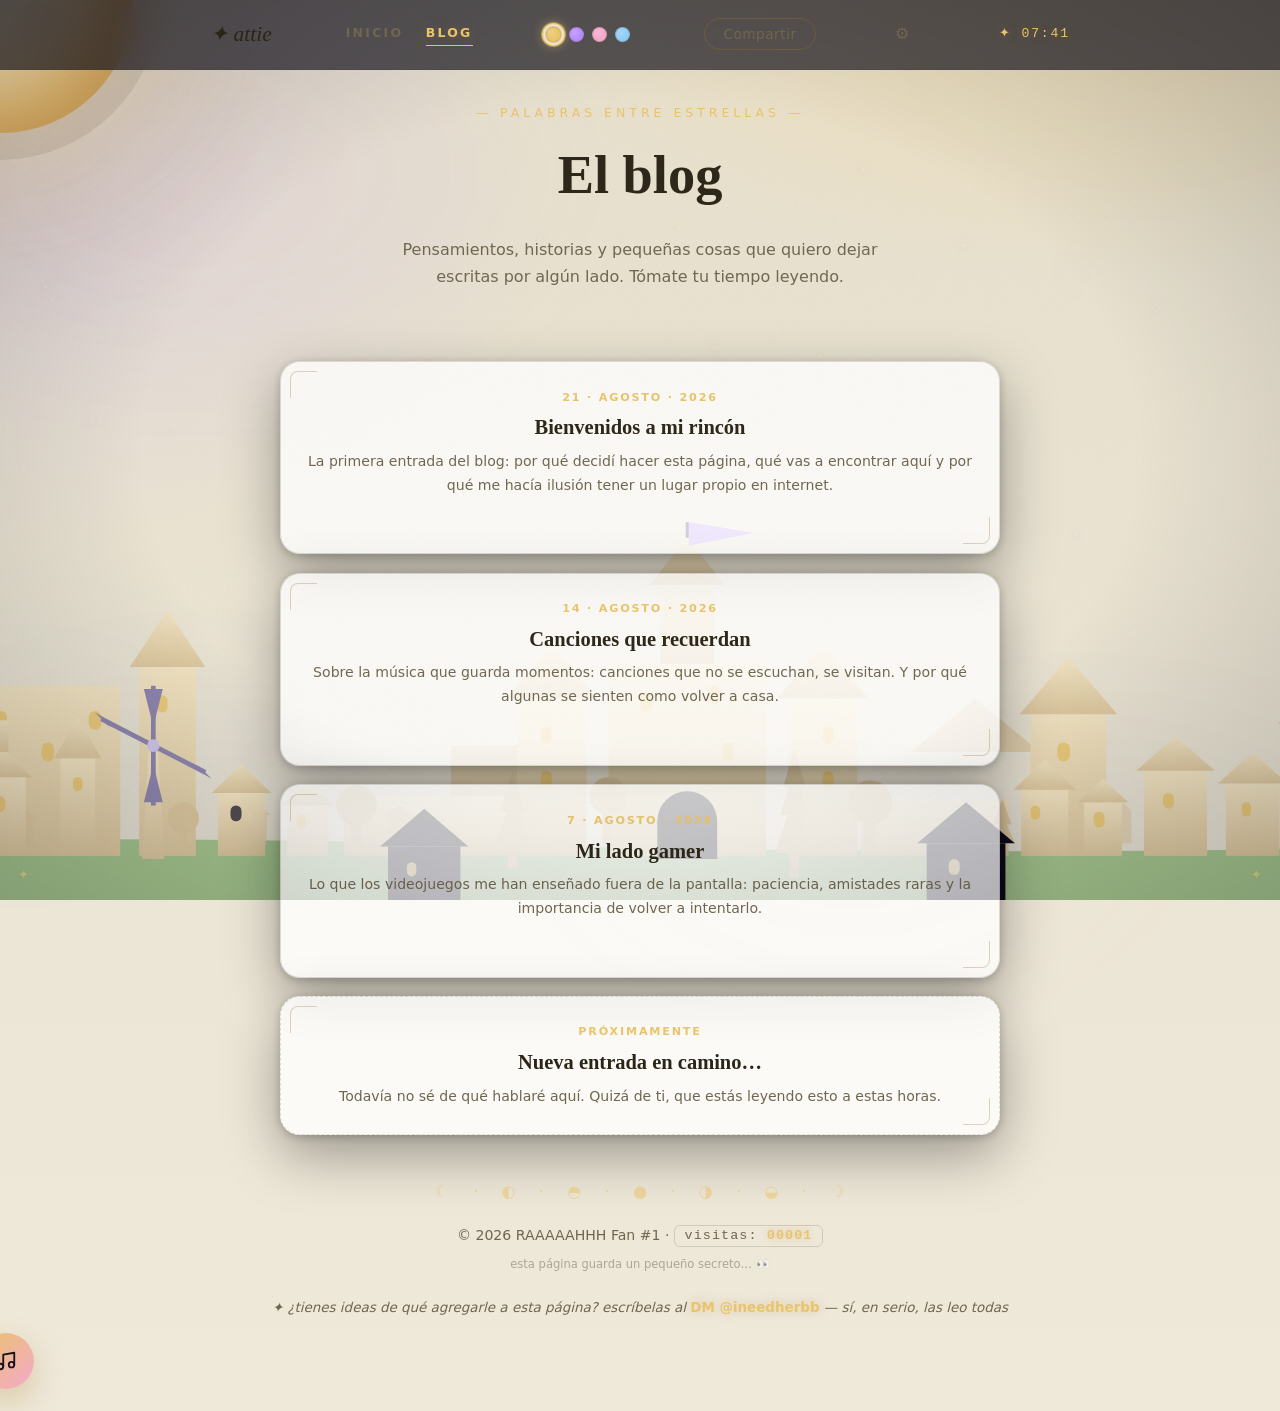
==== commit af7042b3: "Sistema de Motion Design: tokens de easing, transiciones entre paginas (View Transitions + fade/blur" ====
--- a/blog/index.html
+++ b/blog/index.html
@@ -6,7 +6,7 @@
   <title>El blog ✦ RAAAAAHHH Fan #1</title>
   <meta name="description" content="Entradas del blog de Attie — RAAAAAHHH Fan #1." />
   <link rel="icon" type="image/svg+xml" href="../assets/favicon.svg" />
-  <link rel="stylesheet" href="../css/style.min.css?v=35" />
+  <link rel="stylesheet" href="../css/style.min.css?v=36" />
   <meta name="theme-color" content="#0b0918" />
   <meta name="theme-color" media="(prefers-color-scheme: light)" content="#efe6d0" />
   <link rel="apple-touch-icon" href="../assets/apple-touch-icon.png" />
--- a/css/style.min.css
+++ b/css/style.min.css
@@ -1 +1 @@
-:root{--bg:#0a0913;--bg-alt:#12101e;--card:rgba(255, 255, 255, 0.075);--card-hover:rgba(255, 255, 255, 0.11);--borde:rgba(233, 196, 106, 0.22);--borde-suave:rgba(255, 255, 255, 0.09);--text:#f4f1ea;--text-muted:#a49db8;--accent:#e9c46a;--accent-2:#b78cff;--accent-3:#f5a8cb;--glow:rgba(233, 196, 106, 0.35);--radius:20px;--serif:"Playfair Display",Georgia,serif;--sans:"Inter","Segoe UI",system-ui,sans-serif;--ciudad-alta:#181430;--ciudad-baja:#080614;--colina:#0b0918}html[data-modo=claro]{--bg:#efe9da;--bg-alt:#e6dfcd;--card:rgba(255, 255, 255, 0.78);--card-hover:rgba(255, 255, 255, 0.92);--borde:rgba(150, 110, 40, 0.38);--borde-suave:rgba(60, 50, 30, 0.16);--text:#2b2517;--text-muted:#6f6650;--glow:rgba(170, 130, 50, 0.32);--ciudad-alta:#cfc3a9;--ciudad-baja:#b7aa8e;--colina:#a89a7d}html[data-modo=claro] body{background:radial-gradient(1100px 700px at 85% -10%,rgba(255,214,130,.4),transparent 60%),radial-gradient(900px 600px at 5% 15%,rgba(180,150,255,.16),transparent 55%),linear-gradient(180deg,#e7e0cd,var(--bg))}html[data-modo=claro] #cielo{opacity:.13}html[data-modo=claro] #luna{opacity:.22}html[data-modo=claro] #aurora{opacity:.45}html[data-modo=claro] #vineta{opacity:.35}html[data-modo=claro] .luciernaga{display:none}html[data-modo=claro] .toast{background:rgba(255,252,244,.97);color:#2b2517}html[data-modo=claro] #eclipse-noche{background:radial-gradient(ellipse at 50% 20%,rgba(40,30,10,.2) 0,rgba(40,30,10,.7) 55%),rgba(45,36,18,.45)}html[data-tema=lila]{--accent:#b78cff;--borde:rgba(183, 140, 255, 0.25);--glow:rgba(183, 140, 255, 0.35)}html[data-tema=rosa]{--accent:#f5a8cb;--borde:rgba(245, 168, 203, 0.25);--glow:rgba(245, 168, 203, 0.35)}html[data-tema=hielo]{--accent:#8ecdf7;--borde:rgba(142, 205, 247, 0.25);--glow:rgba(142, 205, 247, 0.35)}html[data-tema=eclipse]{--accent:#c9a3ff;--borde:rgba(201, 163, 255, 0.28);--glow:rgba(201, 163, 255, 0.4)}:root{--tinte-a:rgba(183, 140, 255, 0.14);--tinte-b:rgba(233, 196, 106, 0.07);--tinte-c:rgba(245, 168, 203, 0.08);--tinte-niebla-a:rgba(120, 108, 180, 0.14);--tinte-niebla-b:rgba(90, 130, 170, 0.11);--tinte-luna:rgba(233, 196, 106, 0.13)}html[data-tema=lila]{--tinte-a:rgba(167, 118, 255, 0.2);--tinte-b:rgba(130, 90, 220, 0.1);--tinte-c:rgba(210, 160, 255, 0.13);--tinte-niebla-a:rgba(140, 100, 220, 0.16);--tinte-niebla-b:rgba(110, 80, 190, 0.12);--tinte-luna:rgba(183, 140, 255, 0.16)}html[data-tema=rosa]{--tinte-a:rgba(245, 168, 203, 0.16);--tinte-b:rgba(255, 182, 214, 0.09);--tinte-c:rgba(255, 140, 190, 0.12);--tinte-niebla-a:rgba(235, 150, 190, 0.13);--tinte-niebla-b:rgba(200, 120, 170, 0.1);--tinte-luna:rgba(245, 168, 203, 0.16)}html[data-tema=hielo]{--tinte-a:rgba(142, 205, 247, 0.16);--tinte-b:rgba(120, 180, 240, 0.09);--tinte-c:rgba(160, 215, 255, 0.12);--tinte-niebla-a:rgba(110, 170, 220, 0.15);--tinte-niebla-b:rgba(140, 195, 240, 0.12);--tinte-luna:rgba(142, 205, 247, 0.18)}html[data-tema=eclipse]{--tinte-a:rgba(150, 110, 220, 0.2);--tinte-b:rgba(90, 70, 140, 0.14);--tinte-c:rgba(210, 180, 255, 0.12);--tinte-niebla-a:rgba(120, 90, 190, 0.18);--tinte-niebla-b:rgba(80, 60, 130, 0.13);--tinte-luna:rgba(201, 163, 255, 0.22)}#efecto-tema{position:fixed;top:0;right:0;bottom:0;left:0;z-index:-1;pointer-events:none;overflow:hidden}html[data-modo=claro] #efecto-tema{opacity:.4}.polvo{position:absolute;bottom:-12px;width:4px;height:4px;border-radius:50%;background:radial-gradient(circle,#fff2cf,var(--accent) 70%);box-shadow:0 0 7px var(--glow),0 0 14px var(--glow);opacity:0;animation:subirPolvo linear infinite}@keyframes subirPolvo{0%{transform:translate(0,0) scale(.7);opacity:0}12%{opacity:.65}55%{transform:translate(calc(var(--dx,24px) * .6),-52vh) scale(1)}88%{opacity:.28}100%{transform:translate(var(--dx,24px),-104vh) scale(.8);opacity:0}}.burbuja{position:absolute;bottom:-70px;border-radius:50%;border:1px solid rgba(183,140,255,.32);background:radial-gradient(circle at 32% 28%,rgba(255,255,255,.3),rgba(183,140,255,.13) 46%,transparent 72%);box-shadow:inset -8px -8px 18px rgba(183,140,255,.16),0 0 20px rgba(183,140,255,.14);animation:flotarBurbuja linear infinite}@keyframes flotarBurbuja{0%{transform:translate(0,0) scale(.9);opacity:0}10%{opacity:.75}38%{transform:translate(calc(var(--dx,30px) * -.5),-38vh) scale(1.04)}68%{transform:translate(var(--dx,30px),-70vh) scale(.98);opacity:.55}100%{transform:translate(calc(var(--dx,30px) * .4),-108vh) scale(.92);opacity:0}}.petalo{position:absolute;top:-26px;width:15px;height:15px;border-radius:14px 3px 14px 3px;background:linear-gradient(135deg,#ffdcea,var(--accent-3) 78%);box-shadow:0 0 10px rgba(245,168,203,.35);opacity:0;animation:caerPetalo linear infinite}@keyframes caerPetalo{0%{transform:translate(0,0) rotate(0);opacity:0}8%{opacity:.8}30%{transform:translate(calc(var(--dx,40px) * .5),30vh) rotate(96deg)}62%{transform:translate(calc(var(--dx,40px) * -.6),64vh) rotate(212deg);opacity:.7}86%{opacity:.5}100%{transform:translate(calc(var(--dx,40px) * .3),108vh) rotate(340deg);opacity:0}}.copo{position:absolute;top:-16px;width:7px;height:7px;border-radius:50%;background:radial-gradient(circle,#fff,rgba(190,226,250,.9) 75%);box-shadow:0 0 9px rgba(205,232,255,.85);opacity:0;animation:caerCopo linear infinite}@keyframes caerCopo{0%{transform:translate(0,0);opacity:0}9%{opacity:.85}34%{transform:translate(calc(var(--dx,18px) * .7),34vh)}66%{transform:translate(calc(var(--dx,18px) * -.8),66vh);opacity:.7}100%{transform:translate(calc(var(--dx,18px) * .4),104vh);opacity:0}}#barra-scroll{position:fixed;top:0;left:0;height:3px;width:0%;background:linear-gradient(90deg,var(--accent),var(--accent-2),var(--accent-3));box-shadow:0 0 10px var(--glow);z-index:60;transition:width 80ms linear}#marco{position:fixed;top:14px;right:14px;bottom:14px;left:14px;pointer-events:none;z-index:6}#marco span::after,#marco span::before,#marco::after,#marco::before{content:"✦";position:absolute;font-size:13px;color:var(--accent);opacity:.45}#marco::before{top:0;left:4px}#marco::after{top:0;right:4px}#marco span::before{bottom:0;left:4px}#marco span::after{bottom:0;right:4px}*{margin:0;padding:0;box-sizing:border-box}html{scroll-behavior:smooth}body{font-family:var(--sans);background:radial-gradient(1100px 700px at 85% -10%,var(--tinte-a),transparent 60%),radial-gradient(900px 600px at 5% 15%,var(--tinte-b),transparent 55%),radial-gradient(1000px 800px at 50% 115%,var(--tinte-c),transparent 60%),var(--bg);color:var(--text);line-height:1.7;min-height:100vh;overflow-x:hidden}a{color:inherit;text-decoration:none}body{-webkit-user-select:none;user-select:none}input,textarea{-webkit-user-select:text;user-select:text}::selection{background:var(--accent);color:#14101f}::-webkit-scrollbar{width:10px}::-webkit-scrollbar-track{background:var(--bg)}::-webkit-scrollbar-thumb{background:linear-gradient(var(--accent),var(--accent-2));border-radius:999px}#aurora{position:fixed;top:-20%;right:-20%;bottom:-20%;left:-20%;z-index:-3;pointer-events:none;background:radial-gradient(38% 30% at 25% 28%,var(--tinte-a),transparent 70%),radial-gradient(32% 26% at 78% 18%,var(--tinte-b),transparent 70%),radial-gradient(36% 30% at 62% 80%,var(--tinte-c),transparent 70%),radial-gradient(30% 24% at 15% 75%,rgba(120,200,255,.08),transparent 70%);filter:blur(46px);transition:filter 3s ease;animation:moverAurora 26s ease-in-out infinite alternate}html[data-evento=aurora] #aurora{filter:blur(38px) saturate(1.55) brightness(1.6)}@keyframes moverAurora{from{transform:translate(-2.5%,-2%) rotate(-1.5deg) scale(1)}to{transform:translate(2.5%,2.5%) rotate(1.5deg) scale(1.08)}}#vineta{position:fixed;top:0;left:0;right:0;bottom:0;z-index:5;pointer-events:none;background:radial-gradient(ellipse at center,transparent 55%,rgba(4,3,10,.55) 100%)}#luna{position:fixed;left:0;top:0;width:280px;height:280px;margin:-140px 0 0 -140px;border-radius:50%;z-index:-2;pointer-events:auto;background:radial-gradient(circle at 62% 58%,rgba(122,103,72,.28) 0 7%,transparent 8%),radial-gradient(circle at 40% 68%,rgba(122,103,72,.22) 0 5%,transparent 6%),radial-gradient(circle at 70% 32%,rgba(122,103,72,.18) 0 4%,transparent 5%),radial-gradient(circle at 28% 38%,rgba(122,103,72,.15) 0 3%,transparent 4%),radial-gradient(circle at 34% 30%,#fdf7e6 0,#f4ebd1 38%,#ddceab 64%,#bcab84 100%);box-shadow:inset -32px -26px 70px rgba(88,74,50,.42),0 0 110px rgba(238,222,180,.24),0 0 300px var(--tinte-luna);opacity:.92;animation:flotarLuna 12s ease-in-out infinite alternate}@keyframes flotarLuna{from{transform:translate(88vw,16vh)}to{transform:translate(90vw,20vh)}}html[data-evento=eclipse] #luna{animation:viajarLuna 28s ease-in-out infinite,lunaOscura 28s linear infinite}@keyframes lunaOscura{0%,43%{filter:brightness(1)}47.5%,56%{filter:brightness(.07) saturate(.35)}100%,62%{filter:brightness(1)}}@keyframes viajarLuna{0%,100%{transform:translate(88vw,16vh)}50%{transform:translate(50vw,22vh)}}@media (min-width:1400px){#luna{width:360px;height:360px;margin:-180px 0 0 -180px}}@media (min-width:1900px){#luna{width:430px;height:430px;margin:-215px 0 0 -215px}}#sol{position:fixed;left:0;top:0;width:265px;height:265px;margin:-132px 0 0 -132px;border-radius:50%;z-index:-3;pointer-events:none;background:radial-gradient(circle at 40% 38%,#fff8de 0,#ffe3a6 40%,#f8c76d 68%,#eda94f 100%);box-shadow:inset -24px -20px 56px rgba(196,130,40,.35),0 0 130px rgba(255,214,130,.42),0 0 360px rgba(247,198,107,.27);opacity:0;transition:opacity 2.2s ease}html[data-evento=eclipse] #sol{display:block;opacity:.95;animation:viajarSol 28s ease-in-out infinite}@keyframes viajarSol{0%,100%{transform:translate(10vw,30vh)}50%{transform:translate(50vw,22vh)}}@media (min-width:1400px){#sol{width:340px;height:340px;margin:-170px 0 0 -170px}}@media (min-width:1900px){#sol{width:410px;height:410px;margin:-205px 0 0 -205px}}#eclipse-noche{position:fixed;top:0;left:0;right:0;bottom:0;z-index:3;pointer-events:none;display:none;background:radial-gradient(ellipse at 50% 20%,rgba(5,4,14,.22) 0,rgba(4,3,13,.85) 55%),linear-gradient(rgba(8,6,22,.5),rgba(3,2,10,.62));opacity:0}html[data-evento=eclipse] #eclipse-noche{display:block;animation:nocheEclipse 28s ease-in-out infinite}@keyframes nocheEclipse{0%,32%{opacity:0}42%{opacity:.3}47%{opacity:.58}49.5%,55.5%{opacity:.85}60%{opacity:.48}100%,72%{opacity:0}}#niebla{position:fixed;top:0;left:0;right:0;bottom:0;z-index:-2;pointer-events:none;overflow:hidden}#niebla::after,#niebla::before{content:"";position:absolute;width:60vw;height:34vh;border-radius:50%;filter:blur(70px);opacity:.5}#niebla::before{left:-12vw;bottom:-8vh;background:radial-gradient(ellipse at center,var(--tinte-niebla-a),transparent 70%);animation:nieblaUno 55s ease-in-out infinite alternate}#niebla::after{right:-15vw;bottom:-12vh;background:radial-gradient(ellipse at center,var(--tinte-niebla-b),transparent 70%);animation:nieblaDos 70s ease-in-out infinite alternate}@keyframes nieblaUno{to{transform:translate(24vw,-5vh)}}@keyframes nieblaDos{to{transform:translate(-26vw,-4vh)}}#grano{position:fixed;top:0;left:0;right:0;bottom:0;z-index:7;pointer-events:none;opacity:.04;background-image:url("data:image/svg+xml,%3Csvg xmlns='http://www.w3.org/2000/svg' width='180' height='180'%3E%3Cfilter id='n'%3E%3CfeTurbulence type='fractalNoise' baseFrequency='0.85' numOctaves='2'/%3E%3C/filter%3E%3Crect width='100%25' height='100%25' filter='url(%23n)'/%3E%3C/svg%3E")}#castillo{position:fixed;left:0;right:0;bottom:0;z-index:-1;pointer-events:none;line-height:0}#castillo svg{display:block;width:100%;height:380px;height:min(42vh,400px)}.ventana{fill:var(--accent);opacity:.8;animation:parpadeoVentana 5s infinite}.ventana:nth-of-type(2n){animation-delay:-1.4s}.ventana:nth-of-type(3n){animation-delay:-2.7s}.ventana:nth-of-type(5n){animation-delay:-3.6s}@keyframes parpadeoVentana{0%,100%,86%,92%{opacity:.8}89%{opacity:.12}}.banderin{transform-box:fill-box;transform-origin:left center;animation:ondearBanderin 2.6s ease-in-out infinite alternate}@keyframes ondearBanderin{from{transform:skewY(5deg) scaleX(.94)}to{transform:skewY(-5deg) scaleX(1)}}.luciernaga{position:fixed;bottom:-12px;z-index:1;width:4px;height:4px;border-radius:50%;background:var(--accent);box-shadow:0 0 8px var(--accent),0 0 16px var(--glow);pointer-events:none;animation:flotarLuciernaga linear forwards}@keyframes flotarLuciernaga{0%{transform:translateY(0) translateX(0);opacity:0}12%{opacity:var(--op, .7)}50%{transform:translateY(-45vh) translateX(var(--deriva,40px))}85%{opacity:var(--op, .7)}100%{transform:translateY(-92vh) translateX(calc(var(--deriva,40px) * -.6));opacity:0}}#cielo,#orbes{position:fixed;top:0;left:0;right:0;bottom:0;pointer-events:none;z-index:-1;overflow:hidden}.estrella{position:absolute;border-radius:50%;background:#fff;animation:titilar var(--d,3s) ease-in-out infinite alternate}@keyframes titilar{from{opacity:.12;transform:scale(.8)}to{opacity:.85;transform:scale(1.2)}}.estrella-grande{position:absolute;width:3px;height:3px;border-radius:50%;background:#fff;box-shadow:0 0 8px 2px rgba(244,241,234,.55);animation:titilarGrande var(--d,4s) ease-in-out infinite alternate}.estrella-grande.tibia{box-shadow:0 0 9px 2px rgba(233,196,106,.6)}.estrella-grande.fria{box-shadow:0 0 9px 2px rgba(183,140,255,.55)}@keyframes titilarGrande{from{opacity:.25;transform:scale(1)}to{opacity:1;transform:scale(1.5)}}.orbe{position:absolute;bottom:-180px;border-radius:50%;filter:blur(34px);opacity:.22;animation:subirOrbe linear infinite}.orbe.lila{background:radial-gradient(circle at 32% 30%,var(--accent-2),transparent 68%)}.orbe.oro{background:radial-gradient(circle at 32% 30%,var(--accent),transparent 68%)}.orbe.rosa{background:radial-gradient(circle at 32% 30%,var(--accent-3),transparent 68%)}@keyframes subirOrbe{to{transform:translateY(calc(-100vh - 260px))}}.estrella-fugaz{position:absolute;width:230px;height:3px;border-radius:999px;background:linear-gradient(90deg,#fff,#ffe9b8 45%,transparent);box-shadow:0 0 18px rgba(255,244,214,.9);opacity:0;transform:translate(0,0) rotate(-30deg);animation:fugaz 1.9s ease-out forwards}@keyframes fugaz{0%{opacity:0;transform:translate(0,0) rotate(-30deg)}8%{opacity:1}72%{opacity:.85}100%{opacity:0;transform:translate(62vw,36vh) rotate(-30deg)}}.site-header{position:sticky;top:0;z-index:10;background:rgba(10,9,19,.65);backdrop-filter:blur(14px);border-bottom:1px solid var(--borde-suave)}.nav{max-width:900px;margin:0 auto;padding:1rem 1.25rem;display:flex;align-items:center;justify-content:space-between}.logo{font-family:var(--serif);font-style:italic;font-size:1.35rem;color:var(--text);transition:color .25s}.logo:hover{color:var(--accent)}.btn-compartir{font-family:inherit;font-size:.85rem;font-weight:500;letter-spacing:.04em;color:var(--text-muted);background:0 0;border:1px solid var(--borde);border-radius:999px;padding:.45rem 1.15rem;cursor:none;transition:color .2s,border-color .2s,box-shadow .2s,transform .2s}.btn-compartir:hover{color:var(--accent);border-color:var(--accent);box-shadow:0 0 18px var(--glow);transform:translateY(-2px)}.container{max-width:900px;margin:0 auto;padding:2rem 1.25rem}.perfil{text-align:center;padding-top:3rem}.saludo{font-size:.78rem;text-transform:uppercase;letter-spacing:.42em;color:var(--text-muted);margin-bottom:2rem}.avatar-zona{position:relative;width:max-content;margin:0 auto 2.4rem}.avatar-wrap{width:152px;height:152px;margin:0;border-radius:50%;padding:5px;background:conic-gradient(var(--accent),var(--accent-3),var(--accent-2),var(--accent));animation:girarAnillo 8s linear infinite;box-shadow:0 0 34px rgba(233,196,106,.28),0 0 90px rgba(183,140,255,.18)}.avatar-anillo{position:absolute;top:50%;left:50%;width:218px;height:218px;margin:-109px 0 0 -109px;pointer-events:none;animation:girarLento 26s linear infinite}.avatar-anillo text{font-family:var(--sans);font-size:7.4px;font-weight:600;letter-spacing:2.6px;fill:var(--accent);opacity:.75}@keyframes girarLento{to{transform:rotate(360deg)}}@keyframes girarAnillo{to{transform:rotate(360deg)}}.avatar-wrap img{width:100%;height:100%;border-radius:50%;border:4px solid var(--bg);display:block}.nombre{font-family:var(--serif);font-weight:600;font-size:2.7rem;font-size:clamp(2.1rem, 7vw, 3.3rem);letter-spacing:.01em;line-height:1.15;filter:drop-shadow(0 0 22px rgba(233, 196, 106, .25))}.nombre span{font-style:italic;background:linear-gradient(92deg,var(--accent),var(--accent-3),var(--accent-2),var(--accent));background-size:300% auto;-webkit-background-clip:text;background-clip:text;color:transparent;animation:degradadoMovil 7s linear infinite}@keyframes degradadoMovil{to{background-position:300% center}}.estado{display:inline-flex;align-items:center;gap:.5rem;margin-top:1rem;font-size:.86rem;font-weight:500;letter-spacing:.06em;color:#8fe3a0;background:rgba(126,231,135,.08);border:1px solid rgba(126,231,135,.22);padding:.3rem 1rem;border-radius:999px}.punto{width:7px;height:7px;border-radius:50%;background:#4ade80;box-shadow:0 0 10px #4ade80;animation:latido 1.8s ease-in-out infinite}.tagline{margin-top:1rem;color:var(--text-muted);font-size:1.05rem;min-height:1.8em}.caret{color:var(--accent);animation:latido 1s steps(2) infinite}.badges{display:flex;flex-wrap:wrap;justify-content:center;gap:.6rem;margin-top:1.5rem}.badge{font-size:.84rem;font-weight:500;letter-spacing:.03em;padding:.42rem 1.05rem;border-radius:999px;background:var(--card);border:1px solid var(--borde-suave);backdrop-filter:blur(8px);transition:transform .2s,border-color .2s,box-shadow .2s}.badge:hover{transform:translateY(-3px);border-color:var(--accent);box-shadow:0 6px 20px var(--glow)}.sociales{display:grid;grid-template-columns:repeat(auto-fit,minmax(165px,1fr));gap:1rem;margin-top:2.25rem}.social{position:relative;overflow:hidden;display:flex;align-items:center;justify-content:center;gap:.6rem;padding:1.02rem;border-radius:var(--radius);background:var(--card);border:1px solid var(--borde-suave);backdrop-filter:blur(10px);font-weight:500;font-size:.95rem;letter-spacing:.02em;transition:transform .2s,border-color .2s,box-shadow .2s,background .2s}.social:hover{transform:translateY(-5px);border-color:var(--accent);box-shadow:0 12px 32px rgba(233,196,106,.18);background:var(--card-hover)}.social svg{flex-shrink:0}.social.discord:hover{color:#aab7ff}.social.github:hover{color:#f0ede6}.social.roblox:hover{color:#ff6d6d}.chip-now{display:inline-flex;gap:.45rem;align-items:center;margin-top:1.9rem;font-size:.85rem;color:var(--text-muted);background:var(--card);border:1px dashed var(--borde);border-radius:999px;padding:.42rem 1.15rem;animation:latidoSuave 3.4s ease-in-out infinite}.chip-now b{color:var(--accent);font-weight:600}@keyframes latidoSuave{0%,100%{transform:scale(1)}50%{transform:scale(1.035)}}.ornamento{display:flex;align-items:center;gap:1.1rem;color:var(--accent);padding-top:.5rem;padding-bottom:.5rem}.ornamento::after,.ornamento::before{content:"";flex:1;height:1px;background:linear-gradient(90deg,transparent,var(--borde),transparent)}.widgets{display:grid;grid-template-columns:repeat(auto-fit,minmax(200px,1fr));gap:1.25rem;margin-bottom:1.25rem}.glass{position:relative;background:var(--card);border:1px solid var(--borde-suave);border-radius:var(--radius);padding:2rem;box-shadow:inset 0 1px 0 rgba(255,255,255,.06),0 20px 55px rgba(0,0,0,.35),0 2px 10px rgba(0,0,0,.22);transition:border-color .3s ease,box-shadow .35s ease,transform .35s ease}.glass::after,.glass::before{content:"";position:absolute;width:26px;height:26px;pointer-events:none;opacity:.75;transition:opacity .25s}.glass::before{top:9px;left:9px;border-top:1px solid var(--borde);border-left:1px solid var(--borde);border-top-left-radius:8px}.glass::after{bottom:9px;right:9px;border-bottom:1px solid var(--borde);border-right:1px solid var(--borde);border-bottom-right-radius:8px}.glass:hover::after,.glass:hover::before{opacity:1;box-shadow:0 0 12px var(--glow)}.glass:hover{border-color:var(--borde);transform:translateY(-4px);box-shadow:inset 0 1px 0 rgba(255,255,255,.09),0 30px 70px rgba(0,0,0,.5),0 0 34px var(--glow)}.widget{text-align:center;padding:1.5rem 1rem}.widget-titulo{display:block;font-size:.72rem;font-weight:600;text-transform:uppercase;letter-spacing:.22em;color:var(--accent);margin-bottom:.7rem;opacity:.85}.reloj{font-family:Consolas,"Courier New",monospace;font-size:2rem;font-size:clamp(1.7rem, 5vw, 2.3rem);font-weight:700;letter-spacing:.05em;color:var(--text);text-shadow:0 0 20px rgba(233,196,106,.35)}.reloj-mini{font-size:.82rem;color:var(--text-muted);margin-top:.4rem}.actividad{font-size:1.04rem;font-weight:500;min-height:1.7em;transition:opacity .3s}.actividad.cambiando{opacity:0}.widget-corazon p{font-size:.88rem;color:var(--text-muted)}.widget-corazon b{color:var(--accent-3)}#btn-corazon{font-size:2.2rem;line-height:1;background:0 0;border:none;cursor:none;transition:transform .15s cubic-bezier(.2, 2.2, .4, 1.2);filter:drop-shadow(0 0 14px rgba(245, 168, 203, .45))}#btn-corazon:hover{transform:scale(1.16) rotate(-5deg)}#btn-corazon.pum{transform:scale(1.42)}.corazon-volador{position:fixed;pointer-events:none;z-index:600;font-size:1.25rem;animation:volarCorazon 1s ease-out forwards}@keyframes volarCorazon{to{transform:translateY(-95px) scale(1.35) rotate(10deg);opacity:0}}.sobre-mi h2{font-family:var(--serif);font-weight:600;font-size:1.5rem;margin-bottom:1rem;letter-spacing:.01em}.sobre-mi h2::after{content:"";display:block;width:52px;height:1px;margin-top:.55rem;background:linear-gradient(90deg,var(--accent),transparent)}.sobre-mi p{color:var(--text-muted);margin-bottom:1.05em}.sobre-mi p:last-child{margin-bottom:0}.sobre-mi .lead{font-size:1.02rem;color:rgba(244,241,234,.85)}.sobre-mi .lead::first-letter{font-family:var(--serif);font-size:3.1em;float:left;line-height:.82;padding:.06em .14em 0 0;color:var(--accent);text-shadow:0 0 18px var(--glow)}.sobre-mi strong{color:var(--text);font-weight:600}.temas{display:flex;gap:.5rem;align-items:center}.tema{width:15px;height:15px;border-radius:50%;border:1px solid var(--borde-suave);background:radial-gradient(circle at 35% 35%,#fff3,transparent 60%),var(--c);cursor:none;transition:transform .2s,box-shadow .2s}.tema:hover{transform:scale(1.25);box-shadow:0 0 10px var(--c)}.tema.activo{box-shadow:0 0 0 2px var(--bg),0 0 0 3.5px var(--c),0 0 12px var(--c);transform:scale(1.1)}.nav-enlaces{display:flex;gap:1.4rem}.nav-enlaces a{font-size:.78rem;font-weight:600;letter-spacing:.18em;text-transform:uppercase;color:var(--text-muted);padding-bottom:2px;border-bottom:1px solid transparent;transition:color .2s,border-color .2s}.nav-enlaces a:hover{color:var(--text)}.nav-enlaces a.activo{color:var(--accent);border-bottom-color:var(--accent);text-shadow:0 0 14px var(--glow)}.blog-header{display:flex;align-items:baseline;justify-content:space-between;margin:3.2rem 0 1.3rem}.blog-header h2,.pagina-titulo{font-family:var(--serif);font-weight:600;font-size:1.9rem;font-size:clamp(1.6rem, 5vw, 2.1rem)}.ver-todas{font-size:.85rem;letter-spacing:.06em;color:var(--accent);transition:text-shadow .2s,transform .2s}.ver-todas:hover{text-shadow:0 0 16px var(--glow);transform:translateX(3px)}.post-grid{display:grid;grid-template-columns:repeat(auto-fit,minmax(250px,1fr));gap:1.15rem}.post-card{display:flex;flex-direction:column;gap:.55rem;padding:1.6rem;transition:transform .25s ease,border-color .25s,box-shadow .25s}.post-card:hover{transform:translateY(-6px);border-color:var(--borde);box-shadow:0 18px 44px rgba(0,0,0,.45),0 0 26px var(--glow)}.post-fecha{font-size:.7rem;font-weight:600;letter-spacing:.16em;text-transform:uppercase;color:var(--accent)}.post-card h3{font-family:var(--serif);font-weight:600;font-size:1.28rem;line-height:1.25}.post-card p{flex:1;font-size:.88rem;color:var(--text-muted)}.post-leer{font-size:.78rem;letter-spacing:.1em;color:var(--accent-2);opacity:0;transform:translateX(-6px);transition:opacity .25s,transform .25s}.post-card:hover .post-leer{opacity:1;transform:none}.post-proximo{opacity:.55;border-style:dashed}.cabecera-pagina{text-align:center;padding:4.5rem 1.25rem 1.8rem}.cabecera-pagina .pagina-kicker{font-size:.78rem;letter-spacing:.32em;text-transform:uppercase;color:var(--accent)}.cabecera-pagina h1{font-family:var(--serif);font-weight:600;font-size:2.8rem;font-size:clamp(2.2rem, 7vw, 3.4rem);margin-top:.4rem}.cabecera-pagina p{max-width:520px;margin:.9rem auto 0;color:var(--text-muted)}.lista-posts{max-width:720px;margin:2.2rem auto 0;display:grid;gap:1.15rem}.articulo{max-width:700px;margin:0 auto;padding:3.6rem 1.25rem 4rem}.articulo-meta{display:flex;gap:1rem;align-items:center;font-size:.74rem;letter-spacing:.16em;text-transform:uppercase;color:var(--accent)}.articulo-meta i{width:26px;height:1px;background:var(--accent);opacity:.6}.articulo h1{font-family:var(--serif);font-weight:600;font-size:2.5rem;font-size:clamp(2rem, 6.5vw, 3rem);line-height:1.18;margin:.7rem 0 1.6rem}.articulo h2{font-family:var(--serif);font-weight:600;font-size:1.42rem;margin:2.3rem 0 .8rem}.articulo p{color:rgba(244,241,234,.82);margin-bottom:1.15em;font-size:1.01rem}.articulo strong{color:var(--text)}.articulo blockquote{border-left:2px solid var(--accent);margin:1.9rem 0;padding:.35rem 0 .35rem 1.3rem;font-family:var(--serif);font-style:italic;font-size:1.14rem;line-height:1.55;color:var(--text)}.articulo ul{margin:0 0 1.15em 1.2em;color:rgba(244,241,234,.82)}.articulo li{margin-bottom:.45em}.firma-post{text-align:right;font-family:var(--serif);font-style:italic;font-size:1.05rem;color:var(--accent);margin-top:2.4rem}.volver{text-align:center;margin-top:3rem}.btn-volver{display:inline-block;font-size:.82rem;font-weight:600;letter-spacing:.08em;color:var(--text-muted);border:1px solid var(--borde-suave);border-radius:999px;padding:.55rem 1.5rem;transition:color .2s,border-color .2s,box-shadow .2s,transform .2s}.btn-volver:hover{color:var(--accent);border-color:var(--borde);box-shadow:0 0 18px var(--glow);transform:translateY(-2px)}.btn-settings{font-size:1rem;line-height:1;color:var(--text-muted);background:0 0;border:none;cursor:none;padding:.3rem;transition:color .2s,transform .4s}.btn-settings:hover{color:var(--accent);transform:rotate(90deg)}#panel-settings{position:fixed;top:62px;right:18px;z-index:850;width:300px;width:min(300px,calc(100vw - 36px));background:var(--card);border:1px solid var(--borde-suave);border-radius:16px;backdrop-filter:blur(20px);box-shadow:0 22px 60px rgba(0,0,0,.45),0 0 30px rgba(0,0,0,.2);padding:1.15rem 1.2rem .9rem;animation:aparecerPanel .25s cubic-bezier(.2,1.2,.4,1)}@keyframes aparecerPanel{from{opacity:0;transform:translateY(-10px) scale(.97)}to{opacity:1;transform:none}}#panel-settings header{display:flex;align-items:center;justify-content:space-between;margin-bottom:.8rem}#panel-settings header b{font-family:var(--serif);font-weight:600;font-size:1.02rem}#cerrar-settings{background:0 0;border:none;color:var(--text-muted);font-size:1.25rem;line-height:1;cursor:none;transition:color .2s}#cerrar-settings:hover{color:var(--text)}.ps-etiqueta{display:block;margin:.85rem 0 .45rem;font-size:.68rem;font-weight:700;letter-spacing:.16em;text-transform:uppercase;color:var(--accent)}.ps-fila{display:flex;gap:.5rem}.ps-op{flex:1;font-family:inherit;font-size:.8rem;font-weight:600;color:var(--text-muted);background:rgba(255,255,255,.04);border:1px solid var(--borde-suave);border-radius:999px;padding:.42rem .6rem;cursor:none;transition:all .2s}.ps-op:hover{color:var(--text);border-color:var(--borde)}.ps-op.activo{color:#17131f;background:linear-gradient(135deg,var(--accent),var(--accent-3));border-color:transparent;box-shadow:0 4px 14px var(--glow)}html[data-modo=claro] .ps-op.activo{color:#fffdf6}.ps-op.peligro:hover{color:#ff8f8f;border-color:rgba(255,120,120,.5)}#input-fondo-url{width:100%;font-family:inherit;font-size:.82rem;color:var(--text);background:rgba(255,255,255,.05);border:1px solid var(--borde-suave);border-radius:11px;padding:.55rem .8rem;outline:0;transition:border-color .2s,box-shadow .2s}#input-fondo-url:focus{border-color:var(--accent);box-shadow:0 0 0 3px var(--glow)}.ps-nota{margin-top:.75rem;font-size:.7rem;color:var(--text-muted);opacity:.7;text-align:center}#fondo-personalizado{position:fixed;top:0;left:0;right:0;bottom:0;z-index:-4;pointer-events:none;background-size:cover;background-position:center}.cita-nostalgia{text-align:center;padding:4.5rem 1.25rem 1rem}.cita-nostalgia p{max-width:520px;margin:0 auto;font-family:var(--serif);font-style:italic;font-size:1.45rem;font-size:clamp(1.25rem, 4vw, 1.7rem);line-height:1.5;color:var(--text);text-shadow:0 0 26px var(--glow)}.cita-nostalgia span{display:inline-block;margin-top:1.1rem;font-family:var(--sans);font-style:normal;font-size:.82rem;letter-spacing:.14em;color:var(--text-muted)}.dm-nota{margin-top:1.4rem!important;font-size:.84rem!important;font-style:italic;color:var(--text-muted)!important}.dm-nota b{color:var(--accent);font-style:normal;text-shadow:0 0 12px var(--glow)}.site-footer{text-align:center;padding:2.5rem 1.25rem 3.5rem;color:var(--text-muted);font-size:.88rem}.visitas b{color:var(--accent)}.secreto-hint{margin-top:.4rem;font-size:.72rem;opacity:.5}.seccion-cabecera{text-align:center;margin-bottom:2rem}.seccion-kicker{display:inline-block;font-size:.72rem;font-weight:600;letter-spacing:.32em;text-transform:uppercase;color:var(--accent);opacity:.85;margin-bottom:.55rem}.seccion-cabecera h2{font-family:var(--serif);font-weight:600;font-size:clamp(1.6rem, 5vw, 2.15rem);letter-spacing:.01em}.seccion-cabecera h2::after{content:"";display:block;width:64px;height:1px;margin:.65rem auto 0;background:linear-gradient(90deg,transparent,var(--accent),transparent)}.seccion-nota{text-align:center;font-size:.88rem;color:var(--text-muted);margin:-1.1rem 0 1.6rem}.seccion-nota b{color:var(--accent)}.constelacion{max-width:640px;margin:2.4rem auto;padding:0 1.25rem;opacity:.85}.constelacion svg{display:block;width:100%;height:auto}.constelacion line{stroke:var(--borde);stroke-width:.7;stroke-dasharray:3 4}.constelacion .ce{fill:#fff;filter:drop-shadow(0 0 4px rgba(255, 255, 255, .8));animation:titilarConstelacion 3.2s ease-in-out infinite alternate}.constelacion .ce-tibia{fill:var(--accent);animation-delay:-1.1s}.constelacion .ce-fria{fill:var(--accent-2);animation-delay:-2.2s}.constelacion text{fill:var(--accent);font-size:11px;text-anchor:middle;animation:latidoSuave 4s ease-in-out infinite}@keyframes titilarConstelacion{from{opacity:.35}to{opacity:1}}.timeline{list-style:none;position:relative;max-width:560px;margin:0 auto;padding-left:2rem}.timeline::before{content:"";position:absolute;top:6px;bottom:6px;left:7px;width:1px;background:linear-gradient(180deg,var(--accent),var(--accent-2),var(--accent-3));opacity:.45}.timeline li{position:relative;padding:0 0 1.9rem 1.1rem}.timeline li:last-child{padding-bottom:0}.timeline li::before{content:"";position:absolute;left:-1.86rem;top:7px;width:9px;height:9px;border-radius:50%;background:var(--bg);border:2px solid var(--accent);box-shadow:0 0 12px var(--glow);animation:latidoPunto 2.6s ease-in-out infinite}@keyframes latidoPunto{0%,100%{box-shadow:0 0 6px var(--glow)}50%{box-shadow:0 0 16px var(--glow)}}.timeline b{display:block;font-family:var(--serif);font-style:italic;font-size:1.08rem;color:var(--text);margin-bottom:.3rem}.timeline p{font-size:.92rem;color:var(--text-muted);line-height:1.65}.favoritos{display:grid;grid-template-columns:repeat(auto-fit,minmax(215px,1fr));gap:1.15rem}.fav{text-align:center;padding:1.7rem 1.3rem 1.5rem;transition:transform .3s ease,border-color .3s,box-shadow .3s}.fav:hover{transform:translateY(-6px) rotate(-.5deg);border-color:var(--borde);box-shadow:inset 0 1px 0 rgba(255,255,255,.09),0 24px 55px rgba(0,0,0,.45),0 0 30px var(--glow)}.fav-icono{display:block;font-size:1.9rem;margin-bottom:.75rem;filter:drop-shadow(0 0 14px var(--glow));transition:transform .3s cubic-bezier(.2, 1.6, .4, 1)}.fav:hover .fav-icono{transform:scale(1.22) rotate(7deg)}.fav small{display:block;font-size:.66rem;font-weight:700;letter-spacing:.22em;text-transform:uppercase;color:var(--accent);opacity:.8;margin-bottom:.45rem}.fav b{display:block;font-family:var(--serif);font-size:1.18rem;margin-bottom:.5rem}.fav p{font-size:.84rem;color:var(--text-muted)}.pistas{display:grid;grid-template-columns:repeat(auto-fill,minmax(240px,1fr));gap:.85rem}.pista{display:flex;align-items:center;gap:.85rem;padding:.8rem 1rem;background:var(--card);border:1px solid var(--borde-suave);border-radius:14px;cursor:none;font-family:inherit;color:var(--text);text-align:left;transition:transform .22s ease,border-color .22s,box-shadow .22s,background .22s;overflow:hidden;position:relative}.pista:hover{transform:translateY(-3px);border-color:var(--accent);background:var(--card-hover);box-shadow:0 12px 30px rgba(0,0,0,.4),0 0 20px var(--glow)}.pista:active{transform:translateY(-1px) scale(.98)}.pista-numero{flex-shrink:0;width:34px;height:34px;display:grid;place-items:center;border-radius:50%;font-family:Consolas,monospace;font-size:.82rem;font-weight:700;color:#17131f;background:linear-gradient(135deg,var(--accent),var(--accent-3));box-shadow:0 4px 12px var(--glow)}.pista-texto{min-width:0;flex:1}.pista-texto b{display:block;font-size:.88rem;white-space:nowrap;overflow:hidden;text-overflow:ellipsis}.pista-texto small{font-size:.72rem;color:var(--text-muted)}.pista-play{flex-shrink:0;font-size:.95rem;color:var(--accent);opacity:.55;transform:translateX(-3px);transition:opacity .22s,transform .22s}.pista:hover .pista-play{opacity:1;transform:translateX(0) scale(1.15)}.pista.sonando-ahora{border-color:var(--accent);box-shadow:0 0 18px var(--glow)}.pista.sonando-ahora .pista-play{opacity:1}.muro-form{display:flex;gap:.6rem;max-width:520px;margin:0 auto 1.8rem}#input-muro{flex:1;font-family:inherit;font-size:.9rem;color:var(--text);background:rgba(255,255,255,.05);border:1px solid var(--borde-suave);border-radius:999px;padding:.68rem 1.2rem;outline:0;transition:border-color .2s,box-shadow .2s}#input-nombre{flex:0 1 190px;font-family:inherit;font-size:.9rem;color:var(--text);background:rgba(255,255,255,.05);border:1px solid var(--borde-suave);border-radius:999px;padding:.68rem 1.2rem;outline:0;transition:border-color .2s,box-shadow .2s}#input-muro:focus{border-color:var(--accent);box-shadow:0 0 0 3px var(--glow)}#input-muro::placeholder{color:var(--text-muted);opacity:.7}.muro-form button{font-family:inherit;font-size:.84rem;font-weight:600;color:#17131f;background:linear-gradient(135deg,var(--accent),var(--accent-3));border:none;border-radius:999px;padding:.68rem 1.35rem;cursor:none;white-space:nowrap;transition:transform .2s,box-shadow .2s,filter .2s}.muro-form button:hover{transform:translateY(-2px);box-shadow:0 10px 26px var(--glow);filter:brightness(1.06)}.muro-form button:active{transform:scale(.96)}.muro{display:flex;flex-wrap:wrap;justify-content:center;gap:1rem;min-height:60px}.nota{position:relative;width:168px;padding:1.05rem .9rem .75rem;border-radius:4px;background:linear-gradient(160deg,rgba(245,168,203,.13),rgba(183,140,255,.1));border:1px solid var(--borde-suave);box-shadow:0 10px 26px rgba(0,0,0,.35);font-size:.84rem;line-height:1.5;word-wrap:break-word;overflow-wrap:break-word;transform:rotate(var(--rot,-1.5deg));transition:transform .25s ease,box-shadow .25s;animation:aparecerNota .4s cubic-bezier(.2,1.4,.4,1)}.nota:nth-child(3n){--rot:1.8deg}.nota:nth-child(4n){--rot:-0.8deg}.nota:nth-child(5n){--rot:2.4deg}.nota:hover{transform:rotate(0) scale(1.04);box-shadow:0 16px 36px rgba(0,0,0,.5),0 0 22px var(--glow);z-index:2}.nota::before{content:"";position:absolute;top:-7px;left:50%;width:46px;height:15px;margin-left:-23px;background:rgba(233,196,106,.28);border-left:1px dashed rgba(255,255,255,.25);border-right:1px dashed rgba(255,255,255,.25);transform:rotate(-2deg)}.nota b{display:block;font-size:.62rem;letter-spacing:.14em;text-transform:uppercase;color:var(--accent);opacity:.75;margin-top:.55rem}.borrar-nota{position:absolute;top:4px;right:7px;background:0 0;border:none;color:var(--text-muted);font-size:.95rem;line-height:1;cursor:none;opacity:0;transition:opacity .2s,color .2s}.nota:hover .borrar-nota{opacity:.85}.borrar-nota:hover{color:#ff8f8f}.muro-vacio{width:100%;text-align:center;font-size:.84rem;color:var(--text-muted);opacity:.65;padding:1.4rem 0;border:1px dashed var(--borde-suave);border-radius:14px}@keyframes aparecerNota{from{opacity:0;transform:rotate(var(--rot,0deg)) scale(.7) translateY(12px)}to{opacity:1}}.acciones-hero{display:flex;flex-wrap:wrap;justify-content:center;gap:.7rem;margin-top:1.7rem}.btn-accion{display:inline-flex;align-items:center;gap:.5rem;font-family:inherit;font-size:.87rem;font-weight:600;letter-spacing:.03em;color:var(--text);background:var(--card);border:1px solid var(--borde-suave);border-radius:999px;padding:.62rem 1.3rem;cursor:none;position:relative;overflow:hidden;transition:transform .2s,border-color .2s,box-shadow .2s,color .2s}.btn-accion:hover{transform:translateY(-2px);border-color:var(--accent);box-shadow:0 10px 26px var(--glow);color:var(--accent)}.btn-accion:active{transform:scale(.96)}.btn-accion.principal{color:#17131f;background:linear-gradient(135deg,var(--accent),var(--accent-3));border-color:transparent;box-shadow:0 8px 22px var(--glow)}.btn-accion.principal:hover{color:#17131f;filter:brightness(1.07)}.btn-accion::after,.social::after{content:"";position:absolute;top:0;left:-80%;width:55%;height:100%;background:linear-gradient(105deg,transparent,rgba(255,255,255,.16),transparent);transform:skewX(-18deg);transition:left .55s ease;pointer-events:none}.btn-accion:hover::after,.social:hover::after{left:130%}.onda{position:absolute;border-radius:50%;background:radial-gradient(circle,rgba(255,255,255,.45),transparent 70%);transform:scale(0);animation:ondar .55s ease-out forwards;pointer-events:none}@keyframes ondar{to{transform:scale(2.6);opacity:0}}#btn-arriba{position:fixed;right:1.4rem;bottom:5.9rem;z-index:499;width:44px;height:44px;border-radius:50%;border:1px solid var(--borde);background:rgba(14,12,24,.85);backdrop-filter:blur(10px);color:var(--accent);font-size:1.05rem;cursor:none;opacity:0;visibility:hidden;transform:translateY(14px);transition:opacity .3s,transform .3s,visibility .3s,box-shadow .2s}#btn-arriba.visible{opacity:1;visibility:visible;transform:none}#btn-arriba:hover{box-shadow:0 0 20px var(--glow);transform:translateY(-3px)}.pm-controles button.activado{color:#17131f;background:linear-gradient(135deg,var(--accent),var(--accent-3));border-color:transparent;box-shadow:0 4px 14px var(--glow)}.footer-fases{font-size:1.02rem;letter-spacing:.55em;color:var(--accent);opacity:.55;margin-bottom:1.1rem;text-indent:.55em}.footer-nav{display:flex;justify-content:center;gap:1.6rem;margin-bottom:1.2rem}.footer-nav a{font-size:.78rem;font-weight:600;letter-spacing:.14em;text-transform:uppercase;color:var(--text-muted);transition:color .2s,text-shadow .2s}.footer-nav a:hover{color:var(--accent);text-shadow:0 0 14px var(--glow)}.hecho-a-mano{margin-top:.45rem;font-family:var(--serif);font-style:italic;font-size:.86rem;color:var(--text-muted);opacity:.85}.intro-overlay{position:fixed;top:0;right:0;bottom:0;left:0;z-index:9999;background:radial-gradient(900px 500px at 50% 30%,rgba(233,196,106,.07),transparent 65%),radial-gradient(700px 400px at 70% 75%,rgba(183,140,255,.06),transparent 60%),#000;display:flex;flex-direction:column;align-items:center;justify-content:center;cursor:none;transition:opacity 1.15s ease,visibility 1.15s ease,transform 1.35s cubic-bezier(.5, 0, .2, 1),filter 1.15s ease}.intro-overlay.hidden{opacity:0;visibility:hidden;pointer-events:none;transform:scale(1.09);filter:blur(12px)}.intro-estrella{font-size:clamp(2.4rem, 8vw, 3.6rem);color:var(--accent);text-shadow:0 0 26px rgba(233,196,106,.7),0 0 70px rgba(233,196,106,.35);animation:introFlotar 3.2s ease-in-out infinite alternate}.intro-titulo{margin-top:1.5rem;font-family:var(--serif);font-style:italic;font-weight:600;font-size:clamp(1.7rem, 6vw, 2.7rem);color:var(--text);letter-spacing:.05em;animation:introAparecer 1.9s ease both .35s}.intro-sub{margin-top:.95rem;font-size:.74rem;letter-spacing:.44em;text-transform:uppercase;color:#948ca6;animation:introAparecer 1.9s ease both .95s}.intro-hint{position:absolute;bottom:3rem;left:0;right:0;text-align:center;color:#948ca6;font-size:.82rem;letter-spacing:.32em;text-transform:uppercase;animation:latido 2.4s ease-in-out infinite}.intro-estrellita{position:absolute;border-radius:50%;background:#fff;animation:titilar var(--d,3s) ease-in-out infinite alternate}@keyframes introAparecer{from{opacity:0;transform:translateY(16px);filter:blur(7px)}to{opacity:1;transform:none;filter:blur(0)}}@keyframes introFlotar{from{transform:translateY(-7px) scale(.96)}to{transform:translateY(7px) scale(1.05)}}.reveal{opacity:0;transform:translateY(26px) scale(.985);filter:blur(9px);transition:opacity .85s ease,transform .85s cubic-bezier(.2, .8, .3, 1),filter .85s ease}.reveal.visible{opacity:1;transform:none;filter:blur(0)}.reveal.visible .blog-header h2,.reveal.visible .seccion-cabecera h2{animation:brilloTitulo 2.4s ease .25s both}@keyframes brilloTitulo{0%{text-shadow:0 0 34px var(--glow),0 0 80px var(--glow)}100%{text-shadow:none}}.timeline li{opacity:0;transform:translateX(-16px);transition:opacity .7s ease,transform .7s ease}.historia.visible .timeline li{opacity:1;transform:none}.historia.visible .timeline li:first-child{transition-delay:50ms}.historia.visible .timeline li:nth-child(2){transition-delay:0.18s}.historia.visible .timeline li:nth-child(3){transition-delay:0.31s}.historia.visible .timeline li:nth-child(4){transition-delay:0.44s}.historia.visible .timeline li:nth-child(5){transition-delay:0.57s}.nav-entradas{display:flex;gap:1rem;max-width:700px;margin:3rem auto 0;padding:0 1.25rem}.nav-entradas a{flex:1;display:block;padding:.95rem 1.15rem;border:1px solid var(--borde-suave);border-radius:14px;background:rgba(255,255,255,.03);font-size:.76rem;letter-spacing:.08em;text-transform:uppercase;color:var(--text-muted);transition:transform .22s ease,border-color .22s,box-shadow .22s,color .22s}.nav-entradas a b{display:block;margin-top:.3rem;font-family:var(--serif);font-style:italic;font-size:1rem;letter-spacing:.01em;text-transform:none;color:var(--text)}.nav-entradas a:hover{transform:translateY(-3px);border-color:var(--accent);box-shadow:0 12px 30px rgba(0,0,0,.4),0 0 20px var(--glow);color:var(--accent)}.nav-entradas .vacio{visibility:hidden}.badge-lectura{display:inline-flex;align-items:center;gap:.4rem;font-size:.72rem;letter-spacing:.06em;color:var(--text-muted);background:rgba(255,255,255,.05);border:1px solid var(--borde-suave);border-radius:999px;padding:.22rem .75rem}.btn-compartir-post{font-family:inherit;font-size:.74rem;font-weight:600;letter-spacing:.06em;color:var(--text-muted);background:0 0;border:1px solid var(--borde-suave);border-radius:999px;padding:.24rem .85rem;cursor:none;transition:color .2s,border-color .2s,box-shadow .2s,transform .2s}.btn-compartir-post:hover{color:var(--accent);border-color:var(--accent);box-shadow:0 0 16px var(--glow);transform:translateY(-2px)}.articulo-meta{flex-wrap:wrap}.estrella-fugaz.tenue{width:170px;height:2px;background:linear-gradient(90deg,rgba(255,255,255,.6),transparent);box-shadow:none;animation-name:fugazTenue}@keyframes fugazTenue{0%{opacity:0;transform:translate(0,0) rotate(-30deg)}10%{opacity:.4}70%{opacity:.32}100%{opacity:0;transform:translate(56vw,33vh) rotate(-30deg)}}.hora-local{margin-top:.55rem;font-size:.78rem;letter-spacing:.03em;color:var(--text-muted);border-top:1px dashed var(--borde-suave);padding-top:.55rem;transition:transform .25s ease}.actividad{transition:opacity .3s,transform .25s ease}.destacada{position:relative;display:block;margin-bottom:1.15rem;padding:2.1rem 2.3rem;overflow:hidden}.destacada::after{content:"";position:absolute;top:-60%;right:-30%;width:55%;height:220%;background:radial-gradient(ellipse at center,var(--glow),transparent 70%);filter:blur(40px);opacity:.5;pointer-events:none}.destacada:hover{transform:translateY(-5px) scale(1.004)}.destacada-badge{position:absolute;top:1rem;right:1.2rem;font-size:.66rem;font-weight:700;letter-spacing:.18em;text-transform:uppercase;color:#17131f;background:linear-gradient(135deg,var(--accent),var(--accent-3));padding:.28rem .85rem;border-radius:999px;box-shadow:0 4px 16px var(--glow)}.destacada h3{font-family:var(--serif);font-weight:600;font-size:clamp(1.45rem, 4vw, 1.85rem);margin:.35rem 0 .5rem}.destacada p{max-width:560px;font-size:.92rem;color:var(--text-muted)}.destacada-btn{display:inline-block;margin-top:1rem;font-size:.8rem;font-weight:700;letter-spacing:.22em;color:var(--accent);text-shadow:0 0 14px var(--glow);transition:transform .25s ease}.destacada:hover .destacada-btn{transform:translateX(6px)}.archivo-tabs{display:flex;flex-wrap:wrap;gap:.55rem;margin:1.4rem 0 1.2rem}.archivo-tab{font-family:inherit;font-size:.8rem;font-weight:600;letter-spacing:.04em;color:var(--text-muted);background:rgba(255,255,255,.04);border:1px solid var(--borde-suave);border-radius:999px;padding:.48rem 1.05rem;cursor:none;transition:all .22s ease}.archivo-tab:hover{color:var(--text);border-color:var(--borde);transform:translateY(-2px)}.archivo-tab.activado{color:#17131f;background:linear-gradient(135deg,var(--accent),var(--accent-3));border-color:transparent;box-shadow:0 5px 16px var(--glow)}html[data-modo=claro] .archivo-tab.activado{color:#fffdf6}.archivo-grid{display:grid;grid-template-columns:repeat(auto-fill,minmax(215px,1fr));gap:1rem}.archivo-item{padding:1.25rem 1.35rem;display:flex;flex-direction:column;gap:.4rem;opacity:0;transform:translateY(12px) scale(.98);transition:opacity .5s ease,transform .5s cubic-bezier(.2, .8, .3, 1),border-color .25s,box-shadow .25s}.archivo-grid.listo .archivo-item{opacity:1;transform:none}.archivo-item b{font-size:.95rem;font-weight:600;line-height:1.35}.archivo-item p{font-size:.8rem;color:var(--text-muted);font-style:italic}a.archivo-item:hover{border-color:var(--accent);box-shadow:0 12px 32px rgba(0,0,0,.4),0 0 22px var(--glow)}.archivo-link{margin-top:auto;padding-top:.5rem;font-size:.72rem;font-weight:700;letter-spacing:.14em;text-transform:uppercase;color:var(--accent)}.contador-retro{font-family:Consolas,"Courier New",monospace;font-size:.84rem;letter-spacing:.08em;color:var(--text-muted);background:rgba(255,255,255,.04);border:1px solid var(--borde-suave);border-radius:6px;padding:.14rem .6rem}.contador-retro b{color:var(--accent);text-shadow:0 0 10px var(--glow);font-weight:700}.pm-reproduciendo{align-items:center}.vinilo{position:relative;flex-shrink:0;width:54px;height:54px;border-radius:50%;background:radial-gradient(circle,#1a1726 0 20%,#0d0b14 21% 100%);box-shadow:inset 0 0 0 1px rgba(255,255,255,.07),0 0 16px rgba(0,0,0,.6);animation:girarVinilo 3.2s linear infinite paused}.vinilo.girando{animation-play-state:running}@keyframes girarVinilo{to{transform:rotate(360deg)}}.vinilo-surco{position:absolute;inset:7px;border-radius:50%;border:1px solid rgba(255,255,255,.08);box-shadow:inset 0 0 0 3px rgba(255,255,255,.03),inset 0 0 0 6px rgba(255,255,255,.02)}.vinilo-etiqueta{position:absolute;inset:17px;border-radius:50%;display:flex;align-items:center;justify-content:center;font-size:11px;color:rgba(13,11,20,.85)}#cancion-artista{display:block;color:var(--accent);font-size:.74rem;letter-spacing:.06em;min-height:1.1em}.pm-progreso{display:flex;align-items:center;gap:.6rem;margin-top:.75rem;font-family:Consolas,"Courier New",monospace;font-size:.7rem;color:var(--text-muted)}#barra-progreso{flex:1;height:6px;border-radius:999px;background:rgba(255,255,255,.08);cursor:none;overflow:hidden;touch-action:none}#relleno-progreso{display:block;width:0%;height:100%;border-radius:inherit;background:linear-gradient(90deg,var(--accent),var(--accent-3));box-shadow:0 0 8px var(--glow);transition:width .12s linear}.nota-autor{display:block;font-size:.68rem;font-weight:700;letter-spacing:.12em;text-transform:lowercase;color:var(--accent);text-shadow:0 0 8px var(--glow)}.estrella-escondida{position:absolute;z-index:5;font-size:13px;line-height:1;color:var(--accent);background:0 0;border:none;cursor:none;text-shadow:0 0 8px var(--glow);opacity:0;animation:aparecerEstrellita 26s ease-in-out infinite alternate;transition:transform .3s ease;padding:4px}.estrella-escondida:hover{transform:scale(1.7) rotate(18deg);animation-play-state:paused}@keyframes aparecerEstrellita{0%,100%,82%{opacity:0}90%{opacity:.85}94%{opacity:.25}}.puerta-secreta{position:fixed;inset:0;z-index:900;display:flex;align-items:center;justify-content:center;padding:1.25rem;background:rgba(4,3,10,.72);backdrop-filter:blur(8px);animation:fadeInPuerta .5s ease both}@keyframes fadeInPuerta{from{opacity:0}to{opacity:1}}.puerta-caja{max-width:430px;width:100%;text-align:center;padding:2.4rem 2rem;animation:entrarPuerta .65s cubic-bezier(.2,1.2,.4,1) .15s both}@keyframes entrarPuerta{from{opacity:0;transform:translateY(26px) scale(.94);filter:blur(8px)}to{opacity:1;transform:none;filter:blur(0)}}.puerta-caja h3{font-family:var(--serif);font-size:1.5rem;color:var(--accent);text-shadow:0 0 24px var(--glow);margin-bottom:.8rem}.puerta-caja p{font-size:.92rem;color:var(--text-muted);margin-bottom:1.6rem}.puerta-botones{display:flex;gap:.7rem;justify-content:center;flex-wrap:wrap}.sociales-titulo{display:block;margin-top:2.6rem;font-size:.72rem;font-weight:700;letter-spacing:.24em;text-transform:uppercase;color:var(--text-muted);opacity:.75}.sociales{margin-top:1.1rem}#btn-secreto{font-family:inherit;font-size:.72rem;color:inherit;background:0 0;border:none;cursor:none;padding:0;opacity:1;transition:opacity .2s,text-shadow .2s}#btn-secreto:hover{opacity:1;text-shadow:0 0 12px var(--glow)}.secreto-pagina{max-width:640px;padding-top:5rem;padding-bottom:3rem}.secreto-kicker{text-align:center;font-size:.74rem;letter-spacing:.34em;text-transform:uppercase;color:var(--accent)}.secreto-titulo{text-align:center;font-family:var(--serif);font-style:italic;font-weight:600;font-size:clamp(2.2rem, 7vw, 3.2rem);margin:.6rem 0 2.2rem;text-shadow:0 0 34px var(--glow)}.secreto-carta p,.secreto-datos li,.secreto-regalo p{color:var(--text-muted);margin-bottom:.9em;font-size:.96rem}.secreto-carta,.secreto-datos,.secreto-regalo{margin-bottom:1.2rem}.secreto-regalo h2{font-family:var(--serif);font-size:1.5rem;margin:.3rem 0 .5rem}.secreto-datos ul{list-style:none}.secreto-datos li{border-bottom:1px dashed var(--borde-suave);padding:.5rem 0;display:flex;justify-content:space-between;gap:1rem}.secreto-datos b{color:var(--accent)}.secreto-aviso{font-size:.72rem!important;font-style:italic;opacity:.65}.secreto-nav{margin-top:2rem}#fab-musica{position:fixed;right:1.4rem;bottom:1.4rem;z-index:500;width:56px;height:56px;border-radius:50%;border:none;cursor:none;display:grid;place-items:center;color:#17131f;background:linear-gradient(135deg,var(--accent),var(--accent-3));box-shadow:0 12px 32px var(--glow);animation:pulsarFAB 2.8s ease-in-out infinite;transition:transform .2s}#fab-musica:hover{transform:scale(1.1) rotate(6deg)}@keyframes pulsarFAB{0%,100%{box-shadow:0 12px 32px var(--glow),0 0 0 0 rgba(233,196,106,.4)}50%{box-shadow:0 12px 32px var(--glow),0 0 0 15px rgba(233,196,106,0)}}.panel-musica{position:fixed;right:1.4rem;bottom:5.3rem;z-index:501;width:340px;width:min(340px,calc(100vw - 2.8rem));background:rgba(14,12,24,.93);backdrop-filter:blur(20px);border:1px solid var(--borde);border-radius:var(--radius);box-shadow:0 26px 70px rgba(0,0,0,.55),0 0 40px rgba(233,196,106,.08);overflow:hidden;animation:aparecerPanelAbajo .35s cubic-bezier(.2,.9,.3,1.2)}@keyframes aparecerPanelAbajo{from{opacity:0;transform:translateY(24px) scale(.96)}to{opacity:1;transform:none}}.pm-cabecera{display:flex;align-items:center;justify-content:space-between;padding:.9rem 1.1rem;border-bottom:1px solid var(--borde-suave)}.pm-titulo{font-family:var(--serif);font-style:italic;font-size:1.05rem}#cerrar-panel{background:0 0;border:none;color:var(--text-muted);font-size:1.5rem;line-height:1;cursor:none;transition:color .2s,transform .2s}#cerrar-panel:hover{color:var(--accent);transform:rotate(90deg)}.pm-reproduciendo{display:flex;align-items:center;gap:.9rem;padding:1rem 1.1rem .4rem}.pm-info{min-width:0}.pm-info b{display:block;white-space:nowrap;overflow:hidden;text-overflow:ellipsis}.pm-info small{color:var(--text-muted)}.eq{display:flex;align-items:flex-end;gap:3px;height:26px;flex-shrink:0}.eq i{width:4px;height:30%;border-radius:3px;background:linear-gradient(var(--accent),var(--accent-2));opacity:.35}.eq.sonando i{animation:ecualizar .9s ease-in-out infinite alternate}.eq.sonando i:first-child{animation-delay:0s}.eq.sonando i:nth-child(2){animation-delay:.22s}.eq.sonando i:nth-child(3){animation-delay:.44s}.eq.sonando i:nth-child(4){animation-delay:.66s}@keyframes ecualizar{from{height:22%;opacity:.5}to{height:100%;opacity:1}}.pm-controles{display:flex;align-items:center;gap:.5rem;padding:.6rem 1.1rem .9rem;border-bottom:1px solid var(--borde-suave)}.pm-controles button{background:var(--card);border:1px solid var(--borde-suave);color:var(--text);border-radius:10px;padding:.35rem .6rem;font-size:.9rem;cursor:none;transition:border-color .2s,transform .15s}.pm-controles button:hover{border-color:var(--accent);transform:translateY(-2px)}.pm-controles .principal{background:linear-gradient(135deg,var(--accent),var(--accent-3));color:#17131f;border:none;font-size:1rem;padding:.45rem .85rem}.pm-controles input[type=range]{flex:1;accent-color:var(--accent);cursor:none}.pm-lista{list-style:none;max-height:220px;overflow-y:auto;padding:.5rem}.pm-lista li{padding:.6rem .75rem;border-radius:10px;font-size:.9rem;cursor:none;white-space:nowrap;overflow:hidden;text-overflow:ellipsis;transition:background .2s,color .2s}.pm-lista li:hover{background:rgba(255,255,255,.06)}.pm-lista li.activa{background:linear-gradient(90deg,rgba(233,196,106,.14),rgba(183,140,255,.1));color:var(--accent);font-weight:600}.pm-ayuda{padding:.7rem 1.1rem 1rem;font-size:.72rem;color:var(--text-muted);border-top:1px dashed var(--borde-suave)}.pm-ayuda code{color:var(--accent);font-family:Consolas,monospace}@media (pointer:fine){a,body,button,input,li,textarea{cursor:none!important}}.cursor-nucleo{position:fixed;top:0;left:0;z-index:10000;width:11px;height:11px;margin:-5.5px 0 0 -5.5px;border-radius:50%;background:radial-gradient(circle,#fff 0,#ffe3f1 40%,rgba(245,168,203,.75) 72%,transparent 100%);box-shadow:0 0 12px rgba(255,214,235,.95),0 0 30px rgba(245,168,203,.55);pointer-events:none;opacity:0;will-change:transform}.cursor-anillo{position:fixed;top:0;left:0;z-index:9999;width:38px;height:38px;margin:-19px 0 0 -19px;border-radius:50%;border:1.5px solid rgba(233,196,106,.65);box-shadow:0 0 16px rgba(233,196,106,.2),inset 0 0 10px rgba(233,196,106,.08);pointer-events:none;opacity:0;will-change:transform;transition:border-color .25s,box-shadow .25s}.cursor-anillo.activo{border-color:var(--accent-2);box-shadow:0 0 20px rgba(183,140,255,.35)}.cursor-anillo.pulso{animation:pulsoAnillo .5s ease-out}@keyframes pulsoAnillo{0%{box-shadow:0 0 16px rgba(233,196,106,.2),inset 0 0 10px rgba(233,196,106,.08),0 0 0 0 rgba(233,196,106,.55)}100%{box-shadow:0 0 16px rgba(233,196,106,.2),inset 0 0 10px rgba(233,196,106,.08),0 0 0 22px rgba(233,196,106,0)}}.visible-cursor{opacity:1!important}.destello{position:fixed;top:0;left:0;z-index:9998;pointer-events:none;user-select:none;animation:destelloAnim .7s ease-out forwards;text-shadow:0 0 8px currentColor}@keyframes destelloAnim{to{transform:translateY(-16px) scale(.25) rotate(100deg);opacity:0}}.chispa{position:fixed;width:7px;height:7px;margin:-3.5px 0 0 -3.5px;border-radius:50%;pointer-events:none;z-index:9990;transition:transform .55s cubic-bezier(.1, .8, .3, 1),opacity .55s ease}@keyframes latido{0%,100%{opacity:.2}50%{opacity:1}}#toasts{position:fixed;left:50%;bottom:1.6rem;transform:translateX(-50%);z-index:900;display:grid;gap:.5rem;justify-items:center;pointer-events:none}.toast{background:rgba(14,12,24,.96);border:1px solid var(--accent);color:var(--text);font-size:.87rem;font-weight:500;letter-spacing:.02em;padding:.6rem 1.3rem;border-radius:999px;box-shadow:0 10px 30px rgba(0,0,0,.5),0 0 22px var(--glow);animation:toastIn .3s cubic-bezier(.2,1.4,.4,1),toastOut .3s ease-in forwards;animation-delay:0s,2.4s}@keyframes toastIn{from{opacity:0;transform:translateY(16px) scale(.9)}to{opacity:1;transform:none}}@keyframes toastOut{to{opacity:0;transform:translateY(-10px)}}@media (prefers-reduced-motion:reduce){.reveal{opacity:1;transform:none;filter:none;transition:none}.timeline li{opacity:1;transform:none;transition:none}.burbuja,.chispa,.copo,.corazon-volador,.destello,.estrella-fugaz,.luciernaga,.orbe,.petalo,.polvo,.toast{display:none}#aurora{animation:none}#niebla::after,#niebla::before{animation:none}#eclipse-noche,#luna,#sol{animation:none}#eclipse-noche{display:none}.banderin,.ventana{animation:none}#fab-musica,.avatar-anillo,.avatar-wrap,.caret,.nombre span,.punto{animation:none}}@media (max-width:640px){#marco{display:none}#luna{width:180px;height:180px;margin:-90px 0 0 -90px;opacity:.85}#sol{width:160px;height:160px;margin:-80px 0 0 -80px}.temas{gap:.38rem}.tema{width:13px;height:13px}}@media (min-width:1500px){html{font-size:17.5px}.container,.hero-inner{max-width:1020px}#castillo svg{height:540px;height:min(44vh,540px)}}@media (min-width:1900px){html{font-size:18.5px}.container,.hero-inner{max-width:1120px}}@media (max-width:768px){#efecto-tema span:nth-child(2n),#niebla,.luciernaga,.orbe:nth-child(2n){display:none}}#panel-settings{max-height:82vh;overflow-y:auto}.ps-titulo{display:block;margin:1rem 0 .4rem;padding-top:.85rem;border-top:1px solid var(--borde-suave);font-weight:700;font-size:.95rem;letter-spacing:.05em}.chip-color{width:26px;height:26px;border-radius:50%;border:2px solid var(--borde-suave);background:var(--c);cursor:pointer;padding:0;transition:transform .2s ease,border-color .2s ease}.chip-color:hover{transform:scale(1.12)}.chip-color.activo{border-color:#fff;transform:scale(1.15)}#input-color-personal{width:38px;height:28px;padding:0;border:none;background:0 0;cursor:pointer}#rango-volumen{width:100%;margin-top:.35rem;accent-color:var(--accent)}#fab-musica.oculto{display:none!important}html[data-sin-animaciones="1"] *,html[data-sin-animaciones="1"] ::after,html[data-sin-animaciones="1"] ::before{animation:none!important;transition:none!important}html[data-sin-efectos="1"] #efecto-tema,html[data-sin-efectos="1"] #grano,html[data-sin-efectos="1"] #niebla,html[data-sin-efectos="1"] #orbes,html[data-sin-efectos="1"] .estrella-fugaz,html[data-sin-efectos="1"] .luciernaga{display:none!important}html[data-intensidad=tranquila] .estrella,html[data-intensidad=tranquila] .estrella-grande{animation-duration:calc(var(--d, 3s) * 2.2)}html[data-intensidad=tranquila] #aurora{animation-duration:44s}html[data-intensidad=viva] .estrella,html[data-intensidad=viva] .estrella-grande{animation-duration:calc(var(--d, 3s) * .6)}html[data-intensidad=viva] #aurora{animation-duration:16s}html[data-texto=grande]{font-size:18px}html[data-texto=enorme]{font-size:20px}html[data-estilo=sobrio] .glass{box-shadow:none;border-radius:10px}html[data-compacto="1"] .glass{padding:1.15rem}@media (max-width:768px){.archivo-tabs{overflow-x:auto;flex-wrap:nowrap;padding-bottom:.4rem;-webkit-overflow-scrolling:touch;scrollbar-width:none}.archivo-tabs::-webkit-scrollbar{display:none}.archivo-tab{white-space:nowrap;flex-shrink:0}.destacada{padding:1.7rem 1.5rem}.destacada-badge{position:static;display:inline-block;margin-bottom:.7rem}.nav-entradas{flex-direction:column}.nav-entradas .vacio{display:none}}@media (max-width:640px){.nav{padding:.75rem 1rem;gap:.6rem}.nav-enlaces{gap:.9rem}.btn-compartir{padding:.4rem .9rem;font-size:.78rem}.muro-form{flex-direction:column;max-width:100%}#input-muro,#input-nombre{width:100%;flex:auto}.vinilo{width:44px;height:44px}.vinilo-etiqueta{inset:14px;font-size:9px}.pm-controles{flex-wrap:wrap}.pm-controles input[type=range]{order:9;min-width:100%}.pm-reproduciendo{gap:.8rem}.estrella-escondida{font-size:11px}.puerta-caja{padding:1.9rem 1.3rem}.puerta-caja h3{font-size:1.25rem}.contador-retro{display:inline-block;margin-top:.35rem}.hora-local{font-size:.72rem}}.mc-badge{position:fixed;top:1.1rem;right:-400px;z-index:1200;display:flex;align-items:center;gap:.9rem;width:min(330px,calc(100vw - 2rem));padding:.95rem 1.15rem;background:linear-gradient(160deg,rgba(24,20,38,.97),rgba(14,12,26,.97));border:1px solid var(--accent);border-radius:12px;box-shadow:0 18px 50px rgba(0,0,0,.55),0 0 26px var(--glow),inset 0 1px 0 rgba(255,255,255,.08);animation:mcEntra .65s cubic-bezier(.2,1.1,.3,1) forwards}.mc-badge.especial{border-width:2px;background:linear-gradient(160deg,rgba(46,32,66,.98),rgba(16,12,30,.98))}.mc-badge::after{content:"";position:absolute;top:0;bottom:0;left:-70%;width:45%;background:linear-gradient(105deg,transparent,rgba(255,255,255,.16),transparent);transform:skewX(-18deg);animation:mcBrillo 1.4s ease .5s}@keyframes mcBrillo{to{left:130%}}@keyframes mcEntra{from{transform:translateX(0);opacity:0}to{transform:translateX(-420px);opacity:1}}.mc-badge.fuera{animation:mcSale .7s ease forwards}@keyframes mcSale{from{transform:translateX(-420px);opacity:1}to{transform:translateX(40px);opacity:0}}.mc-icono{font-size:1.9rem;filter:drop-shadow(0 0 12px var(--glow));animation:mcIconoPop .6s cubic-bezier(.2,2,.4,1) .3s both}@keyframes mcIconoPop{from{transform:scale(0);rotate:-30deg}60%{transform:scale(1.35)}to{transform:scale(1) rotate(0)}}.mc-texto small{display:block;font-size:.62rem;font-weight:700;letter-spacing:.22em;color:var(--accent)}.mc-texto b{display:block;font-family:var(--serif);font-size:1.06rem;letter-spacing:.04em;margin:.1rem 0}.mc-texto p{font-size:.76rem;color:var(--text-muted)}#terminal-secreta{position:fixed;bottom:0;left:50%;transform:translateX(-50%) translateY(102%);z-index:1100;width:min(680px,calc(100vw - 2rem));max-height:56vh;display:flex;flex-direction:column;background:rgba(6,10,8,.96);border:1px solid rgba(90,220,150,.28);border-bottom:none;border-radius:14px 14px 0 0;box-shadow:0 -14px 60px rgba(0,0,0,.6),0 0 30px rgba(90,220,150,.09);font-family:Consolas,"Courier New",monospace;transition:transform .4s cubic-bezier(.2, .9, .25, 1)}#terminal-secreta:not([hidden]){transform:translateX(-50%) translateY(0)}#terminal-secreta header{display:flex;justify-content:space-between;align-items:center;padding:.55rem .95rem;border-bottom:1px solid rgba(90,220,150,.16)}.term-titulo{font-size:.74rem;letter-spacing:.1em;color:#7fe0ae;text-shadow:0 0 10px rgba(127,224,174,.5)}#term-cerrar{background:0 0;border:none;color:#7fe0ae;font-size:1.1rem;cursor:none}.term-salida{flex:1;overflow-y:auto;padding:.75rem .95rem;font-size:.78rem;line-height:1.55;color:#b9e9d0;scrollbar-width:thin}.term-linea{margin-bottom:.15rem;word-break:break-word}.term-linea.ok{color:#7fe0ae}.term-linea.err{color:#ff9d9d}.term-linea.warn{color:#f2d47f}.term-form{display:flex;align-items:center;gap:.55rem;padding:.6rem .95rem .75rem;border-top:1px dashed rgba(90,220,150,.18);color:#7fe0ae}#term-input{flex:1;background:0 0;border:none;outline:0;color:#d9fbe7;font-family:inherit;font-size:.82rem;caret-color:#7fe0ae}.estrella-viva{pointer-events:auto;cursor:none;transition:transform .3s ease,box-shadow .3s ease}.estrella-viva.tocada,.estrella-viva:hover{transform:scale(2.4);box-shadow:0 0 12px 4px var(--glow)}.gato-callejero{position:fixed;bottom:12px;left:-60px;z-index:700;font-size:1.7rem;cursor:none;pointer-events:auto;filter:drop-shadow(0 0 8px rgba(0, 0, 0, .7));animation:pasearGato 10s linear forwards}@keyframes pasearGato{0%{transform:translateX(0) scaleX(1)}48%{transform:translateX(calc(52vw)) scaleX(1)}50%{transform:translateX(calc(52vw + 60px)) scaleX(1)}52%{transform:translateX(calc(52vw + 60px)) scaleX(-1)}100%{transform:translateX(calc(104vw + 60px)) scaleX(-1)}}body.glitchando .site-header,body.glitchando main{animation:sacudidaGlitch .5s steps(6)}@keyframes sacudidaGlitch{0%{transform:translate(0);filter:none}25%{transform:translate(-3px,1px);filter:hue-rotate(60deg) saturate(2)}45%{transform:translate(3px,-1px)}65%{transform:translate(-2px,-2px);filter:invert(.85) hue-rotate(-40deg)}85%{transform:translate(1px,2px)}100%{transform:none;filter:none}}.estrella-fugaz.enorme{width:320px;height:4px;animation-name:fugaz;animation-duration:2.4s}#luna.guino{animation:guinoLuna 1.4s ease}@keyframes guinoLuna{0%,100%{filter:brightness(1)}30%{filter:brightness(1.5) saturate(.6)}55%{filter:brightness(.75)}75%{filter:brightness(1.35)}}.galeria-grid{display:grid;grid-template-columns:repeat(auto-fill,minmax(210px,1fr));gap:.9rem;margin-top:1.4rem}.galeria-item{position:relative;padding:0;border:1px solid var(--borde-suave);border-radius:14px;overflow:hidden;background:var(--card);cursor:none;opacity:0;transform:translateY(14px) scale(.97);transition:opacity .55s ease,transform .55s cubic-bezier(.2, .8, .3, 1),border-color .25s,box-shadow .25s}.galeria-grid.listo .galeria-item{opacity:1;transform:none}.galeria-item:hover{border-color:var(--accent);box-shadow:0 14px 36px rgba(0,0,0,.45),0 0 24px var(--glow)}.galeria-item img{display:block;width:100%;aspect-ratio:3/2;object-fit:cover;filter:saturate(.85) brightness(.88);transition:transform .5s ease,filter .35s ease}.galeria-item:hover img{transform:scale(1.06);filter:saturate(1) brightness(1)}.galeria-item span{position:absolute;left:0;right:0;bottom:0;padding:.55rem .75rem .5rem;font-size:.72rem;letter-spacing:.05em;color:#fffdf6;background:linear-gradient(transparent,rgba(6,4,14,.88));text-align:left;opacity:0;transform:translateY(6px);transition:opacity .3s ease,transform .3s ease}.galeria-item:hover span{opacity:1;transform:none}#lightbox{position:fixed;inset:0;z-index:1000;display:flex;align-items:center;justify-content:center;padding:1.5rem;background:rgba(3,2,9,.86);backdrop-filter:blur(10px);opacity:0;transition:opacity .35s ease}#lightbox.abierta{opacity:1}.lb-caja{position:relative;max-width:min(860px,94vw);transform:scale(.92);transition:transform .4s cubic-bezier(.2, 1.1, .3, 1)}#lightbox.abierta .lb-caja{transform:none}.lb-caja img{display:block;width:100%;max-height:76vh;object-fit:contain;border-radius:14px;box-shadow:0 30px 90px rgba(0,0,0,.7),0 0 44px var(--glow)}.lb-caja figcaption{text-align:center;padding-top:.8rem;font-family:var(--serif);font-style:italic;color:var(--text)}#lb-cerrar{position:absolute;top:-14px;right:-14px;width:34px;height:34px;border-radius:50%;border:1px solid var(--borde-suave);background:var(--bg);color:var(--text);font-size:1.1rem;cursor:none;transition:transform .2s,box-shadow .2s}#lb-cerrar:hover{transform:rotate(90deg);box-shadow:0 0 14px var(--glow)}.estado-web{display:inline-flex;flex-direction:column;gap:.3rem;margin:1.2rem auto .4rem;padding:.85rem 1.5rem;border:1px solid var(--borde-suave);border-radius:12px;background:rgba(255,255,255,.03);font-size:.78rem;letter-spacing:.04em;color:var(--text-muted);text-align:left}.sw-fila{display:flex;align-items:center;gap:.45rem}#btn-radio.activado{color:#17131f;background:linear-gradient(135deg,var(--accent),var(--accent-3));border-color:transparent;box-shadow:0 6px 20px var(--glow)}html[data-modo=claro] #btn-radio.activado{color:#fffdf6}.lost-pagina{max-width:620px;padding-top:6rem;padding-bottom:3rem;text-align:center}.lost-linea{font-family:Consolas,"Courier New",monospace;font-size:1rem;color:var(--text-muted);opacity:0;transform:translateY(8px);transition:opacity 1.1s ease,transform 1.1s ease}.lost-bienvenida.visible,.lost-linea.visible{opacity:1;transform:none}.lost-bienvenida{font-family:var(--serif);font-style:italic;font-size:clamp(2.4rem, 8vw, 3.6rem);margin:1.4rem 0 2rem;text-shadow:0 0 34px var(--glow);opacity:0;transform:translateY(10px);transition:opacity 1.3s ease .2s,transform 1.3s ease .2s}.lost-carta{text-align:left;margin-bottom:2rem}.lost-carta p{color:var(--text-muted);margin-bottom:.9em}.lost-secretos{list-style:none}.lost-secretos li{border-top:1px dashed var(--borde-suave);padding:.6rem 0;font-size:.86rem;color:var(--text-muted)}.lost-secretos b{color:var(--accent);text-shadow:0 0 10px var(--glow)}#calavera{margin-top:2.4rem;font-size:2.6rem;background:0 0;border:none;cursor:none;transition:transform .25s ease;filter:drop-shadow(0 0 12px rgba(0, 0, 0, .8))}#calavera:hover{transform:scale(1.18) rotate(-6deg)}html[data-fase=dia] #aurora{filter:blur(46px) brightness(1.3) saturate(.85)}html[data-fase=atardecer] #aurora{filter:blur(44px) hue-rotate(-16deg) saturate(1.2) brightness(1.05)}html[data-fase=madrugada] #aurora{filter:blur(48px) hue-rotate(14deg) saturate(.72) brightness(.72)}html[data-fase=madrugada] #vineta{background:radial-gradient(ellipse at center,transparent 42%,rgba(2,1,8,.68) 100%)}html[data-fase=noche] #vineta{background:radial-gradient(ellipse at center,transparent 52%,rgba(4,3,10,.58) 100%)}#castillo.madrugada .ventana:first-of-type{fill:#ffd98e;opacity:1!important;animation:none;filter:drop-shadow(0 0 6px rgba(255, 217, 142, .9))}.cursor-anillo.modo-secreto{border-color:var(--accent-3);box-shadow:0 0 14px var(--glow),inset 0 0 8px var(--glow);transform-origin:center;animation:girarCursorSecreto 3.2s linear infinite}.cursor-anillo.modo-secreto::after{content:"\2726";position:absolute;top:50%;left:50%;font-size:8px;color:var(--accent-3);transform:translate(-50%,-50%)}@keyframes girarCursorSecreto{to{rotate:360deg}}@media (max-width:640px){.mc-badge{gap:.6rem;padding:.8rem .9rem}.mc-texto b{font-size:.92rem}#terminal-secreta{max-height:62vh}.estado-web{width:100%}}@keyframes flotarSuave{0%,100%{transform:translateY(0)}50%{transform:translateY(-7px)}}@keyframes menearse{0%,100%{rotate:0deg;transform:translateY(0)}20%{rotate:-4deg}40%{rotate:3.5deg;transform:translateY(-3px)}60%{rotate:-2deg}80%{rotate:1.5deg}}.menear{animation:menearse .9s ease!important;display:inline-block}.reveal{transition:opacity .7s ease,transform .95s cubic-bezier(.34, 1.56, .64, 1),filter .7s ease}@keyframes popEntra{from{opacity:0;transform:scale(.55) translateY(22px)}}.reveal.visible .acciones-hero>*{animation:popEntra .7s cubic-bezier(.34,1.8,.64,1) both}.reveal.visible .acciones-hero>:first-child{animation-delay:.15s}.reveal.visible .acciones-hero>:nth-child(2){animation-delay:.28s}.reveal.visible .acciones-hero>:nth-child(3){animation-delay:.41s}.reveal.visible .acciones-hero>:nth-child(4){animation-delay:.54s}.reveal.visible .acciones-hero>:nth-child(5){animation-delay:.67s}.btn-accion{transition:transform .35s cubic-bezier(.34, 1.56, .64, 1),border-color .25s ease,box-shadow .25s ease,color .25s ease,filter .25s ease}.btn-accion:hover{transform:translateY(-5px) scale(1.05)}.btn-accion:nth-child(odd):hover{rotate:-1.8deg}.btn-accion:nth-child(2n):hover{rotate:1.8deg}.btn-accion:active{transform:translateY(2px) scale(.92);transition-duration:90ms}.social:nth-child(odd):hover{rotate:-3deg}.social:nth-child(2n):hover{rotate:3deg}.logo{transition:transform .35s cubic-bezier(.34, 1.8, .64, 1);display:inline-block}.logo:hover{animation:saltitoLogo .55s cubic-bezier(.34,1.8,.64,1)}@keyframes saltitoLogo{0%{transform:translateY(0) scale(1)}35%{transform:translateY(-7px) scale(1.12) rotate(-3deg)}70%{transform:translateY(1px) scale(.96)}100%{transform:none}}.nav-enlaces a{transition:transform .3s cubic-bezier(.34, 1.8, .64, 1),color .2s;display:inline-block}.nav-enlaces a:hover{transform:translateY(-3px) scale(1.08)}.nombre{animation:veniaNombre 8s ease-in-out infinite}@keyframes veniaNombre{0%,100%,90%{rotate:0deg;transform:translateY(0)}92%{rotate:-1.4deg}94%{rotate:1.2deg;transform:translateY(-3px)}96%{rotate:-0.6deg}98%{rotate:0.3deg}}.avatar-zona{animation:flotarSuave 4.5s ease-in-out infinite}.badges .badge{transition:transform .35s cubic-bezier(.34, 2, .64, 1);display:inline-block}.badges .badge:hover{transform:scale(1.16) rotate(-2deg)}.ornamento-seccion span{display:inline-block;animation:girarAdorno 9s linear infinite}.ornamento-seccion:nth-of-type(2n) span{animation-direction:reverse}@keyframes girarAdorno{to{transform:rotate(360deg)}}.seccion-cabecera{animation:flotarSuave 5.5s ease-in-out infinite}section:nth-of-type(2n) .seccion-cabecera{animation-delay:-2.75s}.temas .tema{transition:transform .3s cubic-bezier(.34, 2.2, .64, 1)}.temas .tema:hover{transform:scale(1.45)}.temas .tema.activo{animation:pulsoTema 2.2s ease-in-out infinite}@keyframes pulsoTema{0%,100%{box-shadow:0 0 0 0 var(--glow)}50%{box-shadow:0 0 14px 3px var(--glow)}}.pistas li{transition:transform .35s cubic-bezier(.34, 1.8, .64, 1)}.pistas li:hover{transform:translateX(8px) rotate(.6deg)}.pistas li:nth-child(2n):hover{transform:translateX(8px) rotate(-.6deg)}.galeria-item:nth-child(odd):hover img{rotate:-1.5deg}.galeria-item:nth-child(2n):hover img{rotate:1.5deg}.footer-fases{animation:mecerFases 13s ease-in-out infinite alternate}@keyframes mecerFases{from{transform:translateX(-14px);letter-spacing:.3em}to{transform:translateX(14px);letter-spacing:.42em}}#fab-musica{transition:transform .35s cubic-bezier(.34, 2, .64, 1),box-shadow .3s}#fab-musica:hover{transform:scale(1.12)}#fab-musica:active{transform:scale(.9)}.nota-flotante{position:fixed;z-index:900;pointer-events:none;font-size:15px;color:var(--accent);text-shadow:0 0 10px var(--glow);will-change:transform,opacity;animation:subirNota 2.6s ease-out forwards}@keyframes subirNota{0%{transform:translate(-50%,0) rotate(0);opacity:0}12%{opacity:1}100%{transform:translate(calc(-50% + var(--dx,30px)),-110px) rotate(var(--rot,20deg));opacity:0}}.chispa{position:fixed;z-index:1300;pointer-events:none;font-size:14px;color:var(--accent);text-shadow:0 0 8px var(--glow);will-change:transform,opacity;animation:chispaVuela .85s cubic-bezier(.2,.75,.35,1) forwards}@keyframes chispaVuela{0%{transform:translate(-50%,-50%) scale(1) rotate(0);opacity:1}100%{transform:translate(calc(-50% + var(--dx)),calc(-50% + var(--dy))) scale(.25) rotate(var(--rot));opacity:0}}@media (prefers-reduced-motion:reduce){.avatar-zona,.footer-fases,.nombre,.ornamento-seccion span,.reveal.visible .acciones-hero>*,.seccion-cabecera,.temas .tema.activo{animation:none!important}.badges .badge:hover,.btn-accion:hover,.nav-enlaces a:hover,.temas .tema:hover{transform:none}.btn-accion:nth-child(2n):hover,.btn-accion:nth-child(odd):hover,.social:nth-child(2n):hover,.social:nth-child(odd):hover{rotate:0deg}.chispa,.nota-flotante{display:none!important}}.avatar-wrap .avatar{animation:vueltasPerfil 34s linear infinite}@keyframes vueltasPerfil{to{transform:rotate(360deg)}}#luna{width:320px;height:320px;margin:-160px 0 0 -160px;background:radial-gradient(circle at 58% 26%,rgba(122,103,72,.14) 0 3%,transparent 4%),radial-gradient(circle at 62% 58%,rgba(122,103,72,.3) 0 8.5%,transparent 9.5%),radial-gradient(circle at 40% 68%,rgba(122,103,72,.24) 0 6%,transparent 7%),radial-gradient(circle at 72% 34%,rgba(122,103,72,.2) 0 4.5%,transparent 5.5%),radial-gradient(circle at 28% 38%,rgba(122,103,72,.16) 0 3.5%,transparent 4.5%),radial-gradient(circle at 47% 44%,rgba(122,103,72,.12) 0 2.5%,transparent 3.5%),radial-gradient(circle at 36% 30%,#fffdf2 0,#f8f0dc 36%,#e4d7b6 63%,#bda97f 100%);box-shadow:inset -36px -30px 78px rgba(88,74,50,.46),0 0 16px rgba(255,244,214,.85),0 0 55px rgba(255,236,190,.42),0 0 140px rgba(240,220,170,.26),0 0 300px rgba(230,205,160,.14);animation:lunaRespira 7s ease-in-out infinite}@keyframes lunaRespira{0%,100%{filter:brightness(1)}50%{filter:brightness(1.08)}}#luna::before{content:"";position:absolute;inset:-44px;border-radius:50%;border:1px solid rgba(255,240,205,.22);animation:haloLuna 6s ease-in-out infinite;pointer-events:none}#luna::after{content:"";position:absolute;inset:-110px;border-radius:50%;background:radial-gradient(circle,rgba(255,240,200,.13),transparent 64%);pointer-events:none}@keyframes haloLuna{0%,100%{transform:scale(1);opacity:.9}50%{transform:scale(1.07);opacity:.45}}.estrella.lila{background:#cfa9ff;box-shadow:0 0 6px rgba(183,140,255,.85)}.estrella.rosa{background:#ffb3d9;box-shadow:0 0 6px rgba(245,168,203,.85)}.estrella.hielo{background:#aee0ff;box-shadow:0 0 6px rgba(142,205,247,.85)}#cielo::before{content:"";position:absolute;inset:-20%;background:linear-gradient(115deg,transparent 28%,rgba(255,250,235,.05) 42%,rgba(238,224,255,.1) 50%,rgba(255,250,235,.05) 58%,transparent 72%);pointer-events:none}#cielo::after{content:"";position:absolute;inset:0;background:radial-gradient(560px 380px at 12% 18%,rgba(183,140,255,.13),transparent 65%),radial-gradient(480px 340px at 86% 30%,rgba(245,168,203,.11),transparent 65%),radial-gradient(520px 400px at 70% 78%,rgba(142,205,247,.09),transparent 68%);animation:nebulosaRespira 11s ease-in-out infinite alternate;pointer-events:none}@keyframes nebulosaRespira{from{opacity:.6}to{opacity:1}}html[data-modo=claro] #cielo::after,html[data-modo=claro] #cielo::before{opacity:.25}.container{padding:1.1rem 1.25rem}.perfil{padding-top:1.6rem}.saludo{margin-bottom:1.2rem}.avatar-zona{margin-bottom:1.5rem}.glass.sobre-mi{padding:1.5rem 1.4rem}.sobre-mi p{margin-bottom:.85em}.blog-header{margin:1.6rem 0 1.1rem}.widgets{gap:.9rem;margin-bottom:.9rem}.favoritos{gap:.85rem}.pistas{gap:.65rem}.galeria-grid{gap:.7rem;margin-top:.9rem}.seccion-cabecera{margin-bottom:.8rem}.seccion-nota{margin:.3rem 0 .9rem}.cita-nostalgia{padding:2.2rem 1.25rem .6rem}.site-footer{padding:1.6rem 1.25rem 2.2rem}.historia .timeline li{padding-block:0.65rem}.ornamento-seccion{margin-top:.4rem;margin-bottom:.4rem}@media (prefers-reduced-motion:reduce){.avatar-wrap .avatar{animation:none!important}#luna{animation:none!important}#luna::before{animation:none!important}#cielo::after{animation:none!important}}#reloj-nav{font-family:Consolas,"Courier New",monospace;font-size:.82rem;letter-spacing:.14em;color:var(--accent);text-shadow:0 0 12px var(--glow);white-space:nowrap;padding-left:.7rem;transition:text-shadow .3s ease}#reloj-nav:hover{text-shadow:0 0 20px var(--glow),0 0 40px var(--glow)}@media (max-width:700px){#reloj-nav{display:none}}.articulo-meta,.destacada,.destacada h3,.destacada p,.muro-form,.post-card,.post-card h3,.seccion-nota,.sobre-mi h2,.sobre-mi p,.timeline li b,.timeline li p,.widget{text-align:center}.timeline li{padding:0 1.1rem 1.9rem}.estrella-spark{position:absolute;color:#fff6df;line-height:1;text-shadow:0 0 8px rgba(255,240,200,.95),0 0 20px rgba(255,220,160,.55);animation:titilar var(--d,4s) ease-in-out infinite alternate}html[data-modo=claro] .estrella-spark{opacity:.15}#luna{box-shadow:inset -36px -30px 78px rgba(88,74,50,.42),0 0 22px #fff8e1,0 0 85px rgba(255,238,195,.62),0 0 190px rgba(245,225,175,.4),0 0 400px rgba(235,215,170,.24)}#luna::after{inset:-130px;background:radial-gradient(circle,rgba(255,240,200,.2),transparent 64%)}@keyframes lunaRespira{0%,100%{filter:brightness(1)}50%{filter:brightness(1.16)}}.molino-aspas{animation:girarAdorno 16s linear infinite}@media (prefers-reduced-motion:reduce){.molino-aspas{animation:none}}html[data-modo=claro]{--colina:#a3c48c;--ciudad-alta:#f2e4c2;--ciudad-baja:#dcc79e}html[data-modo=claro] #sol{opacity:1}#nubes{position:fixed;inset:0;z-index:-2;pointer-events:none;overflow:hidden;display:none}html[data-modo=claro] #nubes{display:block}.nube{position:absolute;left:-240px;width:190px;height:54px;border-radius:60px;background:linear-gradient(#fff,#f0f2fa);box-shadow:0 14px 34px rgba(120,130,175,.18);animation:nubeVuela var(--d,90s) linear infinite}.nube::after,.nube::before{content:"";position:absolute;background:inherit;border-radius:50%}.nube::before{width:84px;height:84px;left:28px;top:-38px}.nube::after{width:58px;height:58px;right:34px;top:-24px}@keyframes nubeVuela{from{transform:translateX(-260px) scale(var(--s,1))}to{transform:translateX(calc(100vw + 440px)) scale(var(--s,1))}}.ave{position:fixed;left:-60px;z-index:-2;width:26px;height:12px;color:#5d5678;pointer-events:none;display:none;animation:aveVuela var(--d,44s) linear infinite}html[data-modo=claro] .ave{display:block}.ave::after,.ave::before{content:"";position:absolute;top:0;width:13px;height:12px;border-top:2.5px solid currentColor;border-radius:50%}.ave::before{left:0;transform:rotate(-14deg)}.ave::after{right:0;transform:rotate(14deg)}@keyframes aveVuela{from{transform:translateX(0) translateY(0) scale(var(--escala,1))}25%{transform:translateX(28vw) translateY(-24px) scale(var(--escala,1))}50%{transform:translateX(55vw) translateY(10px) scale(var(--escala,1))}75%{transform:translateX(82vw) translateY(-18px) scale(var(--escala,1))}to{transform:translateX(110vw) translateY(0) scale(var(--escala,1))}}.avatar-pulso{display:block;width:100%;height:100%;border-radius:50%;will-change:transform,filter}.avatar-wrap.en-fiesta .avatar{animation-duration:7s}.avatar-wrap.en-fiesta{box-shadow:0 0 44px rgba(233,196,106,.45),0 0 120px rgba(183,140,255,.3)}@media (prefers-reduced-motion:reduce){.ave,.nube{animation:none}}[tabindex]:focus-visible,a:focus-visible,button:focus-visible,input:focus-visible,summary:focus-visible,textarea:focus-visible{outline:2px solid var(--accent);outline-offset:3px;border-radius:4px}.saltar{position:absolute;left:-9999px;top:.6rem;z-index:9999;background:var(--accent);color:#14101f;padding:.55rem 1rem;border-radius:10px;font-weight:700;text-decoration:none}.saltar:focus{left:.6rem}@font-face{font-family:Inter;font-style:normal;font-weight:400;font-display:swap;src:url(../assets/fonts/inter-400.woff2) format('woff2');unicode-range:U+0000-00FF,U+0131,U+0152-0153,U+02BB-02BC,U+02C6,U+02DA,U+02DC,U+0304,U+0308,U+0329,U+2000-206F,U+20AC,U+2122,U+2191,U+2193,U+2212,U+2215,U+FEFF,U+FFFD}@font-face{font-family:Inter;font-style:normal;font-weight:500;font-display:swap;src:url(../assets/fonts/inter-500.woff2) format('woff2');unicode-range:U+0000-00FF,U+0131,U+0152-0153,U+02BB-02BC,U+02C6,U+02DA,U+02DC,U+0304,U+0308,U+0329,U+2000-206F,U+20AC,U+2122,U+2191,U+2193,U+2212,U+2215,U+FEFF,U+FFFD}@font-face{font-family:Inter;font-style:normal;font-weight:600;font-display:swap;src:url(../assets/fonts/inter-600.woff2) format('woff2');unicode-range:U+0000-00FF,U+0131,U+0152-0153,U+02BB-02BC,U+02C6,U+02DA,U+02DC,U+0304,U+0308,U+0329,U+2000-206F,U+20AC,U+2122,U+2191,U+2193,U+2212,U+2215,U+FEFF,U+FFFD}@font-face{font-family:Inter;font-style:normal;font-weight:700;font-display:swap;src:url(../assets/fonts/inter-700.woff2) format('woff2');unicode-range:U+0000-00FF,U+0131,U+0152-0153,U+02BB-02BC,U+02C6,U+02DA,U+02DC,U+0304,U+0308,U+0329,U+2000-206F,U+20AC,U+2122,U+2191,U+2193,U+2212,U+2215,U+FEFF,U+FFFD}@font-face{font-family:'Playfair Display';font-style:italic;font-weight:600;font-display:swap;src:url(../assets/fonts/playfair-600-italic.woff2) format('woff2');unicode-range:U+0000-00FF,U+0131,U+0152-0153,U+02BB-02BC,U+02C6,U+02DA,U+02DC,U+0304,U+0308,U+0329,U+2000-206F,U+20AC,U+2122,U+2191,U+2193,U+2212,U+2215,U+FEFF,U+FFFD}@font-face{font-family:'Playfair Display';font-style:normal;font-weight:600;font-display:swap;src:url(../assets/fonts/playfair-600.woff2) format('woff2');unicode-range:U+0000-00FF,U+0131,U+0152-0153,U+02BB-02BC,U+02C6,U+02DA,U+02DC,U+0304,U+0308,U+0329,U+2000-206F,U+20AC,U+2122,U+2191,U+2193,U+2212,U+2215,U+FEFF,U+FFFD}+:root{--bg:#0a0913;--bg-alt:#12101e;--card:rgba(255, 255, 255, 0.075);--card-hover:rgba(255, 255, 255, 0.11);--borde:rgba(233, 196, 106, 0.22);--borde-suave:rgba(255, 255, 255, 0.09);--text:#f4f1ea;--text-muted:#a49db8;--accent:#e9c46a;--accent-2:#b78cff;--accent-3:#f5a8cb;--glow:rgba(233, 196, 106, 0.35);--radius:20px;--serif:"Playfair Display",Georgia,serif;--sans:"Inter","Segoe UI",system-ui,sans-serif;--ciudad-alta:#181430;--ciudad-baja:#080614;--colina:#0b0918}html[data-modo=claro]{--bg:#efe9da;--bg-alt:#e6dfcd;--card:rgba(255, 255, 255, 0.78);--card-hover:rgba(255, 255, 255, 0.92);--borde:rgba(150, 110, 40, 0.38);--borde-suave:rgba(60, 50, 30, 0.16);--text:#2b2517;--text-muted:#6f6650;--glow:rgba(170, 130, 50, 0.32);--ciudad-alta:#cfc3a9;--ciudad-baja:#b7aa8e;--colina:#a89a7d}html[data-modo=claro] body{background:radial-gradient(1100px 700px at 85% -10%,rgba(255,214,130,.4),transparent 60%),radial-gradient(900px 600px at 5% 15%,rgba(180,150,255,.16),transparent 55%),linear-gradient(180deg,#e7e0cd,var(--bg))}html[data-modo=claro] #cielo{opacity:.13}html[data-modo=claro] #luna{opacity:.22}html[data-modo=claro] #aurora{opacity:.45}html[data-modo=claro] #vineta{opacity:.35}html[data-modo=claro] .luciernaga{display:none}html[data-modo=claro] .toast{background:rgba(255,252,244,.97);color:#2b2517}html[data-modo=claro] #eclipse-noche{background:radial-gradient(ellipse at 50% 20%,rgba(40,30,10,.2) 0,rgba(40,30,10,.7) 55%),rgba(45,36,18,.45)}html[data-tema=lila]{--accent:#b78cff;--borde:rgba(183, 140, 255, 0.25);--glow:rgba(183, 140, 255, 0.35)}html[data-tema=rosa]{--accent:#f5a8cb;--borde:rgba(245, 168, 203, 0.25);--glow:rgba(245, 168, 203, 0.35)}html[data-tema=hielo]{--accent:#8ecdf7;--borde:rgba(142, 205, 247, 0.25);--glow:rgba(142, 205, 247, 0.35)}html[data-tema=eclipse]{--accent:#c9a3ff;--borde:rgba(201, 163, 255, 0.28);--glow:rgba(201, 163, 255, 0.4)}:root{--tinte-a:rgba(183, 140, 255, 0.14);--tinte-b:rgba(233, 196, 106, 0.07);--tinte-c:rgba(245, 168, 203, 0.08);--tinte-niebla-a:rgba(120, 108, 180, 0.14);--tinte-niebla-b:rgba(90, 130, 170, 0.11);--tinte-luna:rgba(233, 196, 106, 0.13)}html[data-tema=lila]{--tinte-a:rgba(167, 118, 255, 0.2);--tinte-b:rgba(130, 90, 220, 0.1);--tinte-c:rgba(210, 160, 255, 0.13);--tinte-niebla-a:rgba(140, 100, 220, 0.16);--tinte-niebla-b:rgba(110, 80, 190, 0.12);--tinte-luna:rgba(183, 140, 255, 0.16)}html[data-tema=rosa]{--tinte-a:rgba(245, 168, 203, 0.16);--tinte-b:rgba(255, 182, 214, 0.09);--tinte-c:rgba(255, 140, 190, 0.12);--tinte-niebla-a:rgba(235, 150, 190, 0.13);--tinte-niebla-b:rgba(200, 120, 170, 0.1);--tinte-luna:rgba(245, 168, 203, 0.16)}html[data-tema=hielo]{--tinte-a:rgba(142, 205, 247, 0.16);--tinte-b:rgba(120, 180, 240, 0.09);--tinte-c:rgba(160, 215, 255, 0.12);--tinte-niebla-a:rgba(110, 170, 220, 0.15);--tinte-niebla-b:rgba(140, 195, 240, 0.12);--tinte-luna:rgba(142, 205, 247, 0.18)}html[data-tema=eclipse]{--tinte-a:rgba(150, 110, 220, 0.2);--tinte-b:rgba(90, 70, 140, 0.14);--tinte-c:rgba(210, 180, 255, 0.12);--tinte-niebla-a:rgba(120, 90, 190, 0.18);--tinte-niebla-b:rgba(80, 60, 130, 0.13);--tinte-luna:rgba(201, 163, 255, 0.22)}#efecto-tema{position:fixed;top:0;right:0;bottom:0;left:0;z-index:-1;pointer-events:none;overflow:hidden}html[data-modo=claro] #efecto-tema{opacity:.4}.polvo{position:absolute;bottom:-12px;width:4px;height:4px;border-radius:50%;background:radial-gradient(circle,#fff2cf,var(--accent) 70%);box-shadow:0 0 7px var(--glow),0 0 14px var(--glow);opacity:0;animation:subirPolvo linear infinite}@keyframes subirPolvo{0%{transform:translate(0,0) scale(.7);opacity:0}12%{opacity:.65}55%{transform:translate(calc(var(--dx,24px) * .6),-52vh) scale(1)}88%{opacity:.28}100%{transform:translate(var(--dx,24px),-104vh) scale(.8);opacity:0}}.burbuja{position:absolute;bottom:-70px;border-radius:50%;border:1px solid rgba(183,140,255,.32);background:radial-gradient(circle at 32% 28%,rgba(255,255,255,.3),rgba(183,140,255,.13) 46%,transparent 72%);box-shadow:inset -8px -8px 18px rgba(183,140,255,.16),0 0 20px rgba(183,140,255,.14);animation:flotarBurbuja linear infinite}@keyframes flotarBurbuja{0%{transform:translate(0,0) scale(.9);opacity:0}10%{opacity:.75}38%{transform:translate(calc(var(--dx,30px) * -.5),-38vh) scale(1.04)}68%{transform:translate(var(--dx,30px),-70vh) scale(.98);opacity:.55}100%{transform:translate(calc(var(--dx,30px) * .4),-108vh) scale(.92);opacity:0}}.petalo{position:absolute;top:-26px;width:15px;height:15px;border-radius:14px 3px 14px 3px;background:linear-gradient(135deg,#ffdcea,var(--accent-3) 78%);box-shadow:0 0 10px rgba(245,168,203,.35);opacity:0;animation:caerPetalo linear infinite}@keyframes caerPetalo{0%{transform:translate(0,0) rotate(0);opacity:0}8%{opacity:.8}30%{transform:translate(calc(var(--dx,40px) * .5),30vh) rotate(96deg)}62%{transform:translate(calc(var(--dx,40px) * -.6),64vh) rotate(212deg);opacity:.7}86%{opacity:.5}100%{transform:translate(calc(var(--dx,40px) * .3),108vh) rotate(340deg);opacity:0}}.copo{position:absolute;top:-16px;width:7px;height:7px;border-radius:50%;background:radial-gradient(circle,#fff,rgba(190,226,250,.9) 75%);box-shadow:0 0 9px rgba(205,232,255,.85);opacity:0;animation:caerCopo linear infinite}@keyframes caerCopo{0%{transform:translate(0,0);opacity:0}9%{opacity:.85}34%{transform:translate(calc(var(--dx,18px) * .7),34vh)}66%{transform:translate(calc(var(--dx,18px) * -.8),66vh);opacity:.7}100%{transform:translate(calc(var(--dx,18px) * .4),104vh);opacity:0}}#barra-scroll{position:fixed;top:0;left:0;height:3px;width:0%;background:linear-gradient(90deg,var(--accent),var(--accent-2),var(--accent-3));box-shadow:0 0 10px var(--glow);z-index:60;transition:width 80ms linear}#marco{position:fixed;top:14px;right:14px;bottom:14px;left:14px;pointer-events:none;z-index:6}#marco span::after,#marco span::before,#marco::after,#marco::before{content:"✦";position:absolute;font-size:13px;color:var(--accent);opacity:.45}#marco::before{top:0;left:4px}#marco::after{top:0;right:4px}#marco span::before{bottom:0;left:4px}#marco span::after{bottom:0;right:4px}*{margin:0;padding:0;box-sizing:border-box}html{scroll-behavior:smooth}body{font-family:var(--sans);background:radial-gradient(1100px 700px at 85% -10%,var(--tinte-a),transparent 60%),radial-gradient(900px 600px at 5% 15%,var(--tinte-b),transparent 55%),radial-gradient(1000px 800px at 50% 115%,var(--tinte-c),transparent 60%),var(--bg);color:var(--text);line-height:1.7;min-height:100vh;overflow-x:hidden}a{color:inherit;text-decoration:none}body{-webkit-user-select:none;user-select:none}input,textarea{-webkit-user-select:text;user-select:text}::selection{background:var(--accent);color:#14101f}::-webkit-scrollbar{width:10px}::-webkit-scrollbar-track{background:var(--bg)}::-webkit-scrollbar-thumb{background:linear-gradient(var(--accent),var(--accent-2));border-radius:999px}#aurora{position:fixed;top:-20%;right:-20%;bottom:-20%;left:-20%;z-index:-3;pointer-events:none;background:radial-gradient(38% 30% at 25% 28%,var(--tinte-a),transparent 70%),radial-gradient(32% 26% at 78% 18%,var(--tinte-b),transparent 70%),radial-gradient(36% 30% at 62% 80%,var(--tinte-c),transparent 70%),radial-gradient(30% 24% at 15% 75%,rgba(120,200,255,.08),transparent 70%);filter:blur(46px);transition:filter 3s ease;animation:moverAurora 26s ease-in-out infinite alternate}html[data-evento=aurora] #aurora{filter:blur(38px) saturate(1.55) brightness(1.6)}@keyframes moverAurora{from{transform:translate(-2.5%,-2%) rotate(-1.5deg) scale(1)}to{transform:translate(2.5%,2.5%) rotate(1.5deg) scale(1.08)}}#vineta{position:fixed;top:0;left:0;right:0;bottom:0;z-index:5;pointer-events:none;background:radial-gradient(ellipse at center,transparent 55%,rgba(4,3,10,.55) 100%)}#luna{position:fixed;left:0;top:0;width:280px;height:280px;margin:-140px 0 0 -140px;border-radius:50%;z-index:-2;pointer-events:auto;background:radial-gradient(circle at 62% 58%,rgba(122,103,72,.28) 0 7%,transparent 8%),radial-gradient(circle at 40% 68%,rgba(122,103,72,.22) 0 5%,transparent 6%),radial-gradient(circle at 70% 32%,rgba(122,103,72,.18) 0 4%,transparent 5%),radial-gradient(circle at 28% 38%,rgba(122,103,72,.15) 0 3%,transparent 4%),radial-gradient(circle at 34% 30%,#fdf7e6 0,#f4ebd1 38%,#ddceab 64%,#bcab84 100%);box-shadow:inset -32px -26px 70px rgba(88,74,50,.42),0 0 110px rgba(238,222,180,.24),0 0 300px var(--tinte-luna);opacity:.92;animation:flotarLuna 12s ease-in-out infinite alternate}@keyframes flotarLuna{from{transform:translate(88vw,16vh)}to{transform:translate(90vw,20vh)}}html[data-evento=eclipse] #luna{animation:viajarLuna 28s ease-in-out infinite,lunaOscura 28s linear infinite}@keyframes lunaOscura{0%,43%{filter:brightness(1)}47.5%,56%{filter:brightness(.07) saturate(.35)}100%,62%{filter:brightness(1)}}@keyframes viajarLuna{0%,100%{transform:translate(88vw,16vh)}50%{transform:translate(50vw,22vh)}}@media (min-width:1400px){#luna{width:360px;height:360px;margin:-180px 0 0 -180px}}@media (min-width:1900px){#luna{width:430px;height:430px;margin:-215px 0 0 -215px}}#sol{position:fixed;left:0;top:0;width:265px;height:265px;margin:-132px 0 0 -132px;border-radius:50%;z-index:-3;pointer-events:none;background:radial-gradient(circle at 40% 38%,#fff8de 0,#ffe3a6 40%,#f8c76d 68%,#eda94f 100%);box-shadow:inset -24px -20px 56px rgba(196,130,40,.35),0 0 130px rgba(255,214,130,.42),0 0 360px rgba(247,198,107,.27);opacity:0;transition:opacity 2.2s ease}html[data-evento=eclipse] #sol{display:block;opacity:.95;animation:viajarSol 28s ease-in-out infinite}@keyframes viajarSol{0%,100%{transform:translate(10vw,30vh)}50%{transform:translate(50vw,22vh)}}@media (min-width:1400px){#sol{width:340px;height:340px;margin:-170px 0 0 -170px}}@media (min-width:1900px){#sol{width:410px;height:410px;margin:-205px 0 0 -205px}}#eclipse-noche{position:fixed;top:0;left:0;right:0;bottom:0;z-index:3;pointer-events:none;display:none;background:radial-gradient(ellipse at 50% 20%,rgba(5,4,14,.22) 0,rgba(4,3,13,.85) 55%),linear-gradient(rgba(8,6,22,.5),rgba(3,2,10,.62));opacity:0}html[data-evento=eclipse] #eclipse-noche{display:block;animation:nocheEclipse 28s ease-in-out infinite}@keyframes nocheEclipse{0%,32%{opacity:0}42%{opacity:.3}47%{opacity:.58}49.5%,55.5%{opacity:.85}60%{opacity:.48}100%,72%{opacity:0}}#niebla{position:fixed;top:0;left:0;right:0;bottom:0;z-index:-2;pointer-events:none;overflow:hidden}#niebla::after,#niebla::before{content:"";position:absolute;width:60vw;height:34vh;border-radius:50%;filter:blur(70px);opacity:.5}#niebla::before{left:-12vw;bottom:-8vh;background:radial-gradient(ellipse at center,var(--tinte-niebla-a),transparent 70%);animation:nieblaUno 55s ease-in-out infinite alternate}#niebla::after{right:-15vw;bottom:-12vh;background:radial-gradient(ellipse at center,var(--tinte-niebla-b),transparent 70%);animation:nieblaDos 70s ease-in-out infinite alternate}@keyframes nieblaUno{to{transform:translate(24vw,-5vh)}}@keyframes nieblaDos{to{transform:translate(-26vw,-4vh)}}#grano{position:fixed;top:0;left:0;right:0;bottom:0;z-index:7;pointer-events:none;opacity:.04;background-image:url("data:image/svg+xml,%3Csvg xmlns='http://www.w3.org/2000/svg' width='180' height='180'%3E%3Cfilter id='n'%3E%3CfeTurbulence type='fractalNoise' baseFrequency='0.85' numOctaves='2'/%3E%3C/filter%3E%3Crect width='100%25' height='100%25' filter='url(%23n)'/%3E%3C/svg%3E")}#castillo{position:fixed;left:0;right:0;bottom:0;z-index:-1;pointer-events:none;line-height:0}#castillo svg{display:block;width:100%;height:380px;height:min(42vh,400px)}.ventana{fill:var(--accent);opacity:.8;animation:parpadeoVentana 5s infinite}.ventana:nth-of-type(2n){animation-delay:-1.4s}.ventana:nth-of-type(3n){animation-delay:-2.7s}.ventana:nth-of-type(5n){animation-delay:-3.6s}@keyframes parpadeoVentana{0%,100%,86%,92%{opacity:.8}89%{opacity:.12}}.banderin{transform-box:fill-box;transform-origin:left center;animation:ondearBanderin 2.6s ease-in-out infinite alternate}@keyframes ondearBanderin{from{transform:skewY(5deg) scaleX(.94)}to{transform:skewY(-5deg) scaleX(1)}}.luciernaga{position:fixed;bottom:-12px;z-index:1;width:4px;height:4px;border-radius:50%;background:var(--accent);box-shadow:0 0 8px var(--accent),0 0 16px var(--glow);pointer-events:none;animation:flotarLuciernaga linear forwards}@keyframes flotarLuciernaga{0%{transform:translateY(0) translateX(0);opacity:0}12%{opacity:var(--op, .7)}50%{transform:translateY(-45vh) translateX(var(--deriva,40px))}85%{opacity:var(--op, .7)}100%{transform:translateY(-92vh) translateX(calc(var(--deriva,40px) * -.6));opacity:0}}#cielo,#orbes{position:fixed;top:0;left:0;right:0;bottom:0;pointer-events:none;z-index:-1;overflow:hidden}.estrella{position:absolute;border-radius:50%;background:#fff;animation:titilar var(--d,3s) ease-in-out infinite alternate}@keyframes titilar{from{opacity:.12;transform:scale(.8)}to{opacity:.85;transform:scale(1.2)}}.estrella-grande{position:absolute;width:3px;height:3px;border-radius:50%;background:#fff;box-shadow:0 0 8px 2px rgba(244,241,234,.55);animation:titilarGrande var(--d,4s) ease-in-out infinite alternate}.estrella-grande.tibia{box-shadow:0 0 9px 2px rgba(233,196,106,.6)}.estrella-grande.fria{box-shadow:0 0 9px 2px rgba(183,140,255,.55)}@keyframes titilarGrande{from{opacity:.25;transform:scale(1)}to{opacity:1;transform:scale(1.5)}}.orbe{position:absolute;bottom:-180px;border-radius:50%;filter:blur(34px);opacity:.22;animation:subirOrbe linear infinite}.orbe.lila{background:radial-gradient(circle at 32% 30%,var(--accent-2),transparent 68%)}.orbe.oro{background:radial-gradient(circle at 32% 30%,var(--accent),transparent 68%)}.orbe.rosa{background:radial-gradient(circle at 32% 30%,var(--accent-3),transparent 68%)}@keyframes subirOrbe{to{transform:translateY(calc(-100vh - 260px))}}.estrella-fugaz{position:absolute;width:230px;height:3px;border-radius:999px;background:linear-gradient(90deg,#fff,#ffe9b8 45%,transparent);box-shadow:0 0 18px rgba(255,244,214,.9);opacity:0;transform:translate(0,0) rotate(-30deg);animation:fugaz 1.9s ease-out forwards}@keyframes fugaz{0%{opacity:0;transform:translate(0,0) rotate(-30deg)}8%{opacity:1}72%{opacity:.85}100%{opacity:0;transform:translate(62vw,36vh) rotate(-30deg)}}.site-header{position:sticky;top:0;z-index:10;background:rgba(10,9,19,.65);backdrop-filter:blur(14px);border-bottom:1px solid var(--borde-suave)}.nav{max-width:900px;margin:0 auto;padding:1rem 1.25rem;display:flex;align-items:center;justify-content:space-between}.logo{font-family:var(--serif);font-style:italic;font-size:1.35rem;color:var(--text);transition:color .25s}.logo:hover{color:var(--accent)}.btn-compartir{font-family:inherit;font-size:.85rem;font-weight:500;letter-spacing:.04em;color:var(--text-muted);background:0 0;border:1px solid var(--borde);border-radius:999px;padding:.45rem 1.15rem;cursor:none;transition:color .2s,border-color .2s,box-shadow .2s,transform .2s}.btn-compartir:hover{color:var(--accent);border-color:var(--accent);box-shadow:0 0 18px var(--glow);transform:translateY(-2px)}.container{max-width:900px;margin:0 auto;padding:2rem 1.25rem}.perfil{text-align:center;padding-top:3rem}.saludo{font-size:.78rem;text-transform:uppercase;letter-spacing:.42em;color:var(--text-muted);margin-bottom:2rem}.avatar-zona{position:relative;width:max-content;margin:0 auto 2.4rem}.avatar-wrap{width:152px;height:152px;margin:0;border-radius:50%;padding:5px;background:conic-gradient(var(--accent),var(--accent-3),var(--accent-2),var(--accent));animation:girarAnillo 8s linear infinite;box-shadow:0 0 34px rgba(233,196,106,.28),0 0 90px rgba(183,140,255,.18)}.avatar-anillo{position:absolute;top:50%;left:50%;width:218px;height:218px;margin:-109px 0 0 -109px;pointer-events:none;animation:girarLento 26s linear infinite}.avatar-anillo text{font-family:var(--sans);font-size:7.4px;font-weight:600;letter-spacing:2.6px;fill:var(--accent);opacity:.75}@keyframes girarLento{to{transform:rotate(360deg)}}@keyframes girarAnillo{to{transform:rotate(360deg)}}.avatar-wrap img{width:100%;height:100%;border-radius:50%;border:4px solid var(--bg);display:block}.nombre{font-family:var(--serif);font-weight:600;font-size:2.7rem;font-size:clamp(2.1rem, 7vw, 3.3rem);letter-spacing:.01em;line-height:1.15;filter:drop-shadow(0 0 22px rgba(233, 196, 106, .25))}.nombre span{font-style:italic;background:linear-gradient(92deg,var(--accent),var(--accent-3),var(--accent-2),var(--accent));background-size:300% auto;-webkit-background-clip:text;background-clip:text;color:transparent;animation:degradadoMovil 7s linear infinite}@keyframes degradadoMovil{to{background-position:300% center}}.estado{display:inline-flex;align-items:center;gap:.5rem;margin-top:1rem;font-size:.86rem;font-weight:500;letter-spacing:.06em;color:#8fe3a0;background:rgba(126,231,135,.08);border:1px solid rgba(126,231,135,.22);padding:.3rem 1rem;border-radius:999px}.punto{width:7px;height:7px;border-radius:50%;background:#4ade80;box-shadow:0 0 10px #4ade80;animation:latido 1.8s ease-in-out infinite}.tagline{margin-top:1rem;color:var(--text-muted);font-size:1.05rem;min-height:1.8em}.caret{color:var(--accent);animation:latido 1s steps(2) infinite}.badges{display:flex;flex-wrap:wrap;justify-content:center;gap:.6rem;margin-top:1.5rem}.badge{font-size:.84rem;font-weight:500;letter-spacing:.03em;padding:.42rem 1.05rem;border-radius:999px;background:var(--card);border:1px solid var(--borde-suave);backdrop-filter:blur(8px);transition:transform .2s,border-color .2s,box-shadow .2s}.badge:hover{transform:translateY(-3px);border-color:var(--accent);box-shadow:0 6px 20px var(--glow)}.sociales{display:grid;grid-template-columns:repeat(auto-fit,minmax(165px,1fr));gap:1rem;margin-top:2.25rem}.social{position:relative;overflow:hidden;display:flex;align-items:center;justify-content:center;gap:.6rem;padding:1.02rem;border-radius:var(--radius);background:var(--card);border:1px solid var(--borde-suave);backdrop-filter:blur(10px);font-weight:500;font-size:.95rem;letter-spacing:.02em;transition:transform .2s,border-color .2s,box-shadow .2s,background .2s}.social:hover{transform:translateY(-5px);border-color:var(--accent);box-shadow:0 12px 32px rgba(233,196,106,.18);background:var(--card-hover)}.social svg{flex-shrink:0}.social.discord:hover{color:#aab7ff}.social.github:hover{color:#f0ede6}.social.roblox:hover{color:#ff6d6d}.chip-now{display:inline-flex;gap:.45rem;align-items:center;margin-top:1.9rem;font-size:.85rem;color:var(--text-muted);background:var(--card);border:1px dashed var(--borde);border-radius:999px;padding:.42rem 1.15rem;animation:latidoSuave 3.4s ease-in-out infinite}.chip-now b{color:var(--accent);font-weight:600}@keyframes latidoSuave{0%,100%{transform:scale(1)}50%{transform:scale(1.035)}}.ornamento{display:flex;align-items:center;gap:1.1rem;color:var(--accent);padding-top:.5rem;padding-bottom:.5rem}.ornamento::after,.ornamento::before{content:"";flex:1;height:1px;background:linear-gradient(90deg,transparent,var(--borde),transparent)}.widgets{display:grid;grid-template-columns:repeat(auto-fit,minmax(200px,1fr));gap:1.25rem;margin-bottom:1.25rem}.glass{position:relative;background:var(--card);border:1px solid var(--borde-suave);border-radius:var(--radius);padding:2rem;box-shadow:inset 0 1px 0 rgba(255,255,255,.06),0 20px 55px rgba(0,0,0,.35),0 2px 10px rgba(0,0,0,.22);transition:border-color .3s ease,box-shadow .35s ease,transform .35s ease}.glass::after,.glass::before{content:"";position:absolute;width:26px;height:26px;pointer-events:none;opacity:.75;transition:opacity .25s}.glass::before{top:9px;left:9px;border-top:1px solid var(--borde);border-left:1px solid var(--borde);border-top-left-radius:8px}.glass::after{bottom:9px;right:9px;border-bottom:1px solid var(--borde);border-right:1px solid var(--borde);border-bottom-right-radius:8px}.glass:hover::after,.glass:hover::before{opacity:1;box-shadow:0 0 12px var(--glow)}.glass:hover{border-color:var(--borde);transform:translateY(-4px);box-shadow:inset 0 1px 0 rgba(255,255,255,.09),0 30px 70px rgba(0,0,0,.5),0 0 34px var(--glow)}.widget{text-align:center;padding:1.5rem 1rem}.widget-titulo{display:block;font-size:.72rem;font-weight:600;text-transform:uppercase;letter-spacing:.22em;color:var(--accent);margin-bottom:.7rem;opacity:.85}.reloj{font-family:Consolas,"Courier New",monospace;font-size:2rem;font-size:clamp(1.7rem, 5vw, 2.3rem);font-weight:700;letter-spacing:.05em;color:var(--text);text-shadow:0 0 20px rgba(233,196,106,.35)}.reloj-mini{font-size:.82rem;color:var(--text-muted);margin-top:.4rem}.actividad{font-size:1.04rem;font-weight:500;min-height:1.7em;transition:opacity .3s}.actividad.cambiando{opacity:0}.widget-corazon p{font-size:.88rem;color:var(--text-muted)}.widget-corazon b{color:var(--accent-3)}#btn-corazon{font-size:2.2rem;line-height:1;background:0 0;border:none;cursor:none;transition:transform .15s cubic-bezier(.2, 2.2, .4, 1.2);filter:drop-shadow(0 0 14px rgba(245, 168, 203, .45))}#btn-corazon:hover{transform:scale(1.16) rotate(-5deg)}#btn-corazon.pum{transform:scale(1.42)}.corazon-volador{position:fixed;pointer-events:none;z-index:600;font-size:1.25rem;animation:volarCorazon 1s ease-out forwards}@keyframes volarCorazon{to{transform:translateY(-95px) scale(1.35) rotate(10deg);opacity:0}}.sobre-mi h2{font-family:var(--serif);font-weight:600;font-size:1.5rem;margin-bottom:1rem;letter-spacing:.01em}.sobre-mi h2::after{content:"";display:block;width:52px;height:1px;margin-top:.55rem;background:linear-gradient(90deg,var(--accent),transparent)}.sobre-mi p{color:var(--text-muted);margin-bottom:1.05em}.sobre-mi p:last-child{margin-bottom:0}.sobre-mi .lead{font-size:1.02rem;color:rgba(244,241,234,.85)}.sobre-mi .lead::first-letter{font-family:var(--serif);font-size:3.1em;float:left;line-height:.82;padding:.06em .14em 0 0;color:var(--accent);text-shadow:0 0 18px var(--glow)}.sobre-mi strong{color:var(--text);font-weight:600}.temas{display:flex;gap:.5rem;align-items:center}.tema{width:15px;height:15px;border-radius:50%;border:1px solid var(--borde-suave);background:radial-gradient(circle at 35% 35%,#fff3,transparent 60%),var(--c);cursor:none;transition:transform .2s,box-shadow .2s}.tema:hover{transform:scale(1.25);box-shadow:0 0 10px var(--c)}.tema.activo{box-shadow:0 0 0 2px var(--bg),0 0 0 3.5px var(--c),0 0 12px var(--c);transform:scale(1.1)}.nav-enlaces{display:flex;gap:1.4rem}.nav-enlaces a{font-size:.78rem;font-weight:600;letter-spacing:.18em;text-transform:uppercase;color:var(--text-muted);padding-bottom:2px;border-bottom:1px solid transparent;transition:color .2s,border-color .2s}.nav-enlaces a:hover{color:var(--text)}.nav-enlaces a.activo{color:var(--accent);border-bottom-color:var(--accent);text-shadow:0 0 14px var(--glow)}.blog-header{display:flex;align-items:baseline;justify-content:space-between;margin:3.2rem 0 1.3rem}.blog-header h2,.pagina-titulo{font-family:var(--serif);font-weight:600;font-size:1.9rem;font-size:clamp(1.6rem, 5vw, 2.1rem)}.ver-todas{font-size:.85rem;letter-spacing:.06em;color:var(--accent);transition:text-shadow .2s,transform .2s}.ver-todas:hover{text-shadow:0 0 16px var(--glow);transform:translateX(3px)}.post-grid{display:grid;grid-template-columns:repeat(auto-fit,minmax(250px,1fr));gap:1.15rem}.post-card{display:flex;flex-direction:column;gap:.55rem;padding:1.6rem;transition:transform .25s ease,border-color .25s,box-shadow .25s}.post-card:hover{transform:translateY(-6px);border-color:var(--borde);box-shadow:0 18px 44px rgba(0,0,0,.45),0 0 26px var(--glow)}.post-fecha{font-size:.7rem;font-weight:600;letter-spacing:.16em;text-transform:uppercase;color:var(--accent)}.post-card h3{font-family:var(--serif);font-weight:600;font-size:1.28rem;line-height:1.25}.post-card p{flex:1;font-size:.88rem;color:var(--text-muted)}.post-leer{font-size:.78rem;letter-spacing:.1em;color:var(--accent-2);opacity:0;transform:translateX(-6px);transition:opacity .25s,transform .25s}.post-card:hover .post-leer{opacity:1;transform:none}.post-proximo{opacity:.55;border-style:dashed}.cabecera-pagina{text-align:center;padding:4.5rem 1.25rem 1.8rem}.cabecera-pagina .pagina-kicker{font-size:.78rem;letter-spacing:.32em;text-transform:uppercase;color:var(--accent)}.cabecera-pagina h1{font-family:var(--serif);font-weight:600;font-size:2.8rem;font-size:clamp(2.2rem, 7vw, 3.4rem);margin-top:.4rem}.cabecera-pagina p{max-width:520px;margin:.9rem auto 0;color:var(--text-muted)}.lista-posts{max-width:720px;margin:2.2rem auto 0;display:grid;gap:1.15rem}.articulo{max-width:700px;margin:0 auto;padding:3.6rem 1.25rem 4rem}.articulo-meta{display:flex;gap:1rem;align-items:center;font-size:.74rem;letter-spacing:.16em;text-transform:uppercase;color:var(--accent)}.articulo-meta i{width:26px;height:1px;background:var(--accent);opacity:.6}.articulo h1{font-family:var(--serif);font-weight:600;font-size:2.5rem;font-size:clamp(2rem, 6.5vw, 3rem);line-height:1.18;margin:.7rem 0 1.6rem}.articulo h2{font-family:var(--serif);font-weight:600;font-size:1.42rem;margin:2.3rem 0 .8rem}.articulo p{color:rgba(244,241,234,.82);margin-bottom:1.15em;font-size:1.01rem}.articulo strong{color:var(--text)}.articulo blockquote{border-left:2px solid var(--accent);margin:1.9rem 0;padding:.35rem 0 .35rem 1.3rem;font-family:var(--serif);font-style:italic;font-size:1.14rem;line-height:1.55;color:var(--text)}.articulo ul{margin:0 0 1.15em 1.2em;color:rgba(244,241,234,.82)}.articulo li{margin-bottom:.45em}.firma-post{text-align:right;font-family:var(--serif);font-style:italic;font-size:1.05rem;color:var(--accent);margin-top:2.4rem}.volver{text-align:center;margin-top:3rem}.btn-volver{display:inline-block;font-size:.82rem;font-weight:600;letter-spacing:.08em;color:var(--text-muted);border:1px solid var(--borde-suave);border-radius:999px;padding:.55rem 1.5rem;transition:color .2s,border-color .2s,box-shadow .2s,transform .2s}.btn-volver:hover{color:var(--accent);border-color:var(--borde);box-shadow:0 0 18px var(--glow);transform:translateY(-2px)}.btn-settings{font-size:1rem;line-height:1;color:var(--text-muted);background:0 0;border:none;cursor:none;padding:.3rem;transition:color .2s,transform .4s}.btn-settings:hover{color:var(--accent);transform:rotate(90deg)}#panel-settings{position:fixed;top:62px;right:18px;z-index:850;width:300px;width:min(300px,calc(100vw - 36px));background:var(--card);border:1px solid var(--borde-suave);border-radius:16px;backdrop-filter:blur(20px);box-shadow:0 22px 60px rgba(0,0,0,.45),0 0 30px rgba(0,0,0,.2);padding:1.15rem 1.2rem .9rem;animation:aparecerPanel .25s cubic-bezier(.2,1.2,.4,1)}@keyframes aparecerPanel{from{opacity:0;transform:translateY(-10px) scale(.97)}to{opacity:1;transform:none}}#panel-settings header{display:flex;align-items:center;justify-content:space-between;margin-bottom:.8rem}#panel-settings header b{font-family:var(--serif);font-weight:600;font-size:1.02rem}#cerrar-settings{background:0 0;border:none;color:var(--text-muted);font-size:1.25rem;line-height:1;cursor:none;transition:color .2s}#cerrar-settings:hover{color:var(--text)}.ps-etiqueta{display:block;margin:.85rem 0 .45rem;font-size:.68rem;font-weight:700;letter-spacing:.16em;text-transform:uppercase;color:var(--accent)}.ps-fila{display:flex;gap:.5rem}.ps-op{flex:1;font-family:inherit;font-size:.8rem;font-weight:600;color:var(--text-muted);background:rgba(255,255,255,.04);border:1px solid var(--borde-suave);border-radius:999px;padding:.42rem .6rem;cursor:none;transition:all .2s}.ps-op:hover{color:var(--text);border-color:var(--borde)}.ps-op.activo{color:#17131f;background:linear-gradient(135deg,var(--accent),var(--accent-3));border-color:transparent;box-shadow:0 4px 14px var(--glow)}html[data-modo=claro] .ps-op.activo{color:#fffdf6}.ps-op.peligro:hover{color:#ff8f8f;border-color:rgba(255,120,120,.5)}#input-fondo-url{width:100%;font-family:inherit;font-size:.82rem;color:var(--text);background:rgba(255,255,255,.05);border:1px solid var(--borde-suave);border-radius:11px;padding:.55rem .8rem;outline:0;transition:border-color .2s,box-shadow .2s}#input-fondo-url:focus{border-color:var(--accent);box-shadow:0 0 0 3px var(--glow)}.ps-nota{margin-top:.75rem;font-size:.7rem;color:var(--text-muted);opacity:.7;text-align:center}#fondo-personalizado{position:fixed;top:0;left:0;right:0;bottom:0;z-index:-4;pointer-events:none;background-size:cover;background-position:center}.cita-nostalgia{text-align:center;padding:4.5rem 1.25rem 1rem}.cita-nostalgia p{max-width:520px;margin:0 auto;font-family:var(--serif);font-style:italic;font-size:1.45rem;font-size:clamp(1.25rem, 4vw, 1.7rem);line-height:1.5;color:var(--text);text-shadow:0 0 26px var(--glow)}.cita-nostalgia span{display:inline-block;margin-top:1.1rem;font-family:var(--sans);font-style:normal;font-size:.82rem;letter-spacing:.14em;color:var(--text-muted)}.dm-nota{margin-top:1.4rem!important;font-size:.84rem!important;font-style:italic;color:var(--text-muted)!important}.dm-nota b{color:var(--accent);font-style:normal;text-shadow:0 0 12px var(--glow)}.site-footer{text-align:center;padding:2.5rem 1.25rem 3.5rem;color:var(--text-muted);font-size:.88rem}.visitas b{color:var(--accent)}.secreto-hint{margin-top:.4rem;font-size:.72rem;opacity:.5}.seccion-cabecera{text-align:center;margin-bottom:2rem}.seccion-kicker{display:inline-block;font-size:.72rem;font-weight:600;letter-spacing:.32em;text-transform:uppercase;color:var(--accent);opacity:.85;margin-bottom:.55rem}.seccion-cabecera h2{font-family:var(--serif);font-weight:600;font-size:clamp(1.6rem, 5vw, 2.15rem);letter-spacing:.01em}.seccion-cabecera h2::after{content:"";display:block;width:64px;height:1px;margin:.65rem auto 0;background:linear-gradient(90deg,transparent,var(--accent),transparent)}.seccion-nota{text-align:center;font-size:.88rem;color:var(--text-muted);margin:-1.1rem 0 1.6rem}.seccion-nota b{color:var(--accent)}.constelacion{max-width:640px;margin:2.4rem auto;padding:0 1.25rem;opacity:.85}.constelacion svg{display:block;width:100%;height:auto}.constelacion line{stroke:var(--borde);stroke-width:.7;stroke-dasharray:3 4}.constelacion .ce{fill:#fff;filter:drop-shadow(0 0 4px rgba(255, 255, 255, .8));animation:titilarConstelacion 3.2s ease-in-out infinite alternate}.constelacion .ce-tibia{fill:var(--accent);animation-delay:-1.1s}.constelacion .ce-fria{fill:var(--accent-2);animation-delay:-2.2s}.constelacion text{fill:var(--accent);font-size:11px;text-anchor:middle;animation:latidoSuave 4s ease-in-out infinite}@keyframes titilarConstelacion{from{opacity:.35}to{opacity:1}}.timeline{list-style:none;position:relative;max-width:560px;margin:0 auto;padding-left:2rem}.timeline::before{content:"";position:absolute;top:6px;bottom:6px;left:7px;width:1px;background:linear-gradient(180deg,var(--accent),var(--accent-2),var(--accent-3));opacity:.45}.timeline li{position:relative;padding:0 0 1.9rem 1.1rem}.timeline li:last-child{padding-bottom:0}.timeline li::before{content:"";position:absolute;left:-1.86rem;top:7px;width:9px;height:9px;border-radius:50%;background:var(--bg);border:2px solid var(--accent);box-shadow:0 0 12px var(--glow);animation:latidoPunto 2.6s ease-in-out infinite}@keyframes latidoPunto{0%,100%{box-shadow:0 0 6px var(--glow)}50%{box-shadow:0 0 16px var(--glow)}}.timeline b{display:block;font-family:var(--serif);font-style:italic;font-size:1.08rem;color:var(--text);margin-bottom:.3rem}.timeline p{font-size:.92rem;color:var(--text-muted);line-height:1.65}.favoritos{display:grid;grid-template-columns:repeat(auto-fit,minmax(215px,1fr));gap:1.15rem}.fav{text-align:center;padding:1.7rem 1.3rem 1.5rem;transition:transform .3s ease,border-color .3s,box-shadow .3s}.fav:hover{transform:translateY(-6px) rotate(-.5deg);border-color:var(--borde);box-shadow:inset 0 1px 0 rgba(255,255,255,.09),0 24px 55px rgba(0,0,0,.45),0 0 30px var(--glow)}.fav-icono{display:block;font-size:1.9rem;margin-bottom:.75rem;filter:drop-shadow(0 0 14px var(--glow));transition:transform .3s cubic-bezier(.2, 1.6, .4, 1)}.fav:hover .fav-icono{transform:scale(1.22) rotate(7deg)}.fav small{display:block;font-size:.66rem;font-weight:700;letter-spacing:.22em;text-transform:uppercase;color:var(--accent);opacity:.8;margin-bottom:.45rem}.fav b{display:block;font-family:var(--serif);font-size:1.18rem;margin-bottom:.5rem}.fav p{font-size:.84rem;color:var(--text-muted)}.pistas{display:grid;grid-template-columns:repeat(auto-fill,minmax(240px,1fr));gap:.85rem}.pista{display:flex;align-items:center;gap:.85rem;padding:.8rem 1rem;background:var(--card);border:1px solid var(--borde-suave);border-radius:14px;cursor:none;font-family:inherit;color:var(--text);text-align:left;transition:transform .22s ease,border-color .22s,box-shadow .22s,background .22s;overflow:hidden;position:relative}.pista:hover{transform:translateY(-3px);border-color:var(--accent);background:var(--card-hover);box-shadow:0 12px 30px rgba(0,0,0,.4),0 0 20px var(--glow)}.pista:active{transform:translateY(-1px) scale(.98)}.pista-numero{flex-shrink:0;width:34px;height:34px;display:grid;place-items:center;border-radius:50%;font-family:Consolas,monospace;font-size:.82rem;font-weight:700;color:#17131f;background:linear-gradient(135deg,var(--accent),var(--accent-3));box-shadow:0 4px 12px var(--glow)}.pista-texto{min-width:0;flex:1}.pista-texto b{display:block;font-size:.88rem;white-space:nowrap;overflow:hidden;text-overflow:ellipsis}.pista-texto small{font-size:.72rem;color:var(--text-muted)}.pista-play{flex-shrink:0;font-size:.95rem;color:var(--accent);opacity:.55;transform:translateX(-3px);transition:opacity .22s,transform .22s}.pista:hover .pista-play{opacity:1;transform:translateX(0) scale(1.15)}.pista.sonando-ahora{border-color:var(--accent);box-shadow:0 0 18px var(--glow)}.pista.sonando-ahora .pista-play{opacity:1}.muro-form{display:flex;gap:.6rem;max-width:520px;margin:0 auto 1.8rem}#input-muro{flex:1;font-family:inherit;font-size:.9rem;color:var(--text);background:rgba(255,255,255,.05);border:1px solid var(--borde-suave);border-radius:999px;padding:.68rem 1.2rem;outline:0;transition:border-color .2s,box-shadow .2s}#input-nombre{flex:0 1 190px;font-family:inherit;font-size:.9rem;color:var(--text);background:rgba(255,255,255,.05);border:1px solid var(--borde-suave);border-radius:999px;padding:.68rem 1.2rem;outline:0;transition:border-color .2s,box-shadow .2s}#input-muro:focus{border-color:var(--accent);box-shadow:0 0 0 3px var(--glow)}#input-muro::placeholder{color:var(--text-muted);opacity:.7}.muro-form button{font-family:inherit;font-size:.84rem;font-weight:600;color:#17131f;background:linear-gradient(135deg,var(--accent),var(--accent-3));border:none;border-radius:999px;padding:.68rem 1.35rem;cursor:none;white-space:nowrap;transition:transform .2s,box-shadow .2s,filter .2s}.muro-form button:hover{transform:translateY(-2px);box-shadow:0 10px 26px var(--glow);filter:brightness(1.06)}.muro-form button:active{transform:scale(.96)}.muro{display:flex;flex-wrap:wrap;justify-content:center;gap:1rem;min-height:60px}.nota{position:relative;width:168px;padding:1.05rem .9rem .75rem;border-radius:4px;background:linear-gradient(160deg,rgba(245,168,203,.13),rgba(183,140,255,.1));border:1px solid var(--borde-suave);box-shadow:0 10px 26px rgba(0,0,0,.35);font-size:.84rem;line-height:1.5;word-wrap:break-word;overflow-wrap:break-word;transform:rotate(var(--rot,-1.5deg));transition:transform .25s ease,box-shadow .25s;animation:aparecerNota .4s cubic-bezier(.2,1.4,.4,1)}.nota:nth-child(3n){--rot:1.8deg}.nota:nth-child(4n){--rot:-0.8deg}.nota:nth-child(5n){--rot:2.4deg}.nota:hover{transform:rotate(0) scale(1.04);box-shadow:0 16px 36px rgba(0,0,0,.5),0 0 22px var(--glow);z-index:2}.nota::before{content:"";position:absolute;top:-7px;left:50%;width:46px;height:15px;margin-left:-23px;background:rgba(233,196,106,.28);border-left:1px dashed rgba(255,255,255,.25);border-right:1px dashed rgba(255,255,255,.25);transform:rotate(-2deg)}.nota b{display:block;font-size:.62rem;letter-spacing:.14em;text-transform:uppercase;color:var(--accent);opacity:.75;margin-top:.55rem}.borrar-nota{position:absolute;top:4px;right:7px;background:0 0;border:none;color:var(--text-muted);font-size:.95rem;line-height:1;cursor:none;opacity:0;transition:opacity .2s,color .2s}.nota:hover .borrar-nota{opacity:.85}.borrar-nota:hover{color:#ff8f8f}.muro-vacio{width:100%;text-align:center;font-size:.84rem;color:var(--text-muted);opacity:.65;padding:1.4rem 0;border:1px dashed var(--borde-suave);border-radius:14px}@keyframes aparecerNota{from{opacity:0;transform:rotate(var(--rot,0deg)) scale(.7) translateY(12px)}to{opacity:1}}.acciones-hero{display:flex;flex-wrap:wrap;justify-content:center;gap:.7rem;margin-top:1.7rem}.btn-accion{display:inline-flex;align-items:center;gap:.5rem;font-family:inherit;font-size:.87rem;font-weight:600;letter-spacing:.03em;color:var(--text);background:var(--card);border:1px solid var(--borde-suave);border-radius:999px;padding:.62rem 1.3rem;cursor:none;position:relative;overflow:hidden;transition:transform .2s,border-color .2s,box-shadow .2s,color .2s}.btn-accion:hover{transform:translateY(-2px);border-color:var(--accent);box-shadow:0 10px 26px var(--glow);color:var(--accent)}.btn-accion:active{transform:scale(.96)}.btn-accion.principal{color:#17131f;background:linear-gradient(135deg,var(--accent),var(--accent-3));border-color:transparent;box-shadow:0 8px 22px var(--glow)}.btn-accion.principal:hover{color:#17131f;filter:brightness(1.07)}.btn-accion::after,.social::after{content:"";position:absolute;top:0;left:-80%;width:55%;height:100%;background:linear-gradient(105deg,transparent,rgba(255,255,255,.16),transparent);transform:skewX(-18deg);transition:left .55s ease;pointer-events:none}.btn-accion:hover::after,.social:hover::after{left:130%}.onda{position:absolute;border-radius:50%;background:radial-gradient(circle,rgba(255,255,255,.45),transparent 70%);transform:scale(0);animation:ondar .55s ease-out forwards;pointer-events:none}@keyframes ondar{to{transform:scale(2.6);opacity:0}}#btn-arriba{position:fixed;right:1.4rem;bottom:5.9rem;z-index:499;width:44px;height:44px;border-radius:50%;border:1px solid var(--borde);background:rgba(14,12,24,.85);backdrop-filter:blur(10px);color:var(--accent);font-size:1.05rem;cursor:none;opacity:0;visibility:hidden;transform:translateY(14px);transition:opacity .3s,transform .3s,visibility .3s,box-shadow .2s}#btn-arriba.visible{opacity:1;visibility:visible;transform:none}#btn-arriba:hover{box-shadow:0 0 20px var(--glow);transform:translateY(-3px)}.pm-controles button.activado{color:#17131f;background:linear-gradient(135deg,var(--accent),var(--accent-3));border-color:transparent;box-shadow:0 4px 14px var(--glow)}.footer-fases{font-size:1.02rem;letter-spacing:.55em;color:var(--accent);opacity:.55;margin-bottom:1.1rem;text-indent:.55em}.footer-nav{display:flex;justify-content:center;gap:1.6rem;margin-bottom:1.2rem}.footer-nav a{font-size:.78rem;font-weight:600;letter-spacing:.14em;text-transform:uppercase;color:var(--text-muted);transition:color .2s,text-shadow .2s}.footer-nav a:hover{color:var(--accent);text-shadow:0 0 14px var(--glow)}.hecho-a-mano{margin-top:.45rem;font-family:var(--serif);font-style:italic;font-size:.86rem;color:var(--text-muted);opacity:.85}.intro-overlay{position:fixed;top:0;right:0;bottom:0;left:0;z-index:9999;background:radial-gradient(900px 500px at 50% 30%,rgba(233,196,106,.07),transparent 65%),radial-gradient(700px 400px at 70% 75%,rgba(183,140,255,.06),transparent 60%),#000;display:flex;flex-direction:column;align-items:center;justify-content:center;cursor:none;transition:opacity 1.15s ease,visibility 1.15s ease,transform 1.35s cubic-bezier(.5, 0, .2, 1),filter 1.15s ease}.intro-overlay.hidden{opacity:0;visibility:hidden;pointer-events:none;transform:scale(1.09);filter:blur(12px)}.intro-estrella{font-size:clamp(2.4rem, 8vw, 3.6rem);color:var(--accent);text-shadow:0 0 26px rgba(233,196,106,.7),0 0 70px rgba(233,196,106,.35);animation:introFlotar 3.2s ease-in-out infinite alternate}.intro-titulo{margin-top:1.5rem;font-family:var(--serif);font-style:italic;font-weight:600;font-size:clamp(1.7rem, 6vw, 2.7rem);color:var(--text);letter-spacing:.05em;animation:introAparecer 1.9s ease both .35s}.intro-sub{margin-top:.95rem;font-size:.74rem;letter-spacing:.44em;text-transform:uppercase;color:#948ca6;animation:introAparecer 1.9s ease both .95s}.intro-hint{position:absolute;bottom:3rem;left:0;right:0;text-align:center;color:#948ca6;font-size:.82rem;letter-spacing:.32em;text-transform:uppercase;animation:latido 2.4s ease-in-out infinite}.intro-estrellita{position:absolute;border-radius:50%;background:#fff;animation:titilar var(--d,3s) ease-in-out infinite alternate}@keyframes introAparecer{from{opacity:0;transform:translateY(16px);filter:blur(7px)}to{opacity:1;transform:none;filter:blur(0)}}@keyframes introFlotar{from{transform:translateY(-7px) scale(.96)}to{transform:translateY(7px) scale(1.05)}}.reveal{opacity:0;transform:translateY(26px) scale(.985);filter:blur(9px);transition:opacity .85s ease,transform .85s cubic-bezier(.2, .8, .3, 1),filter .85s ease}.reveal.visible{opacity:1;transform:none;filter:blur(0)}.reveal.visible .blog-header h2,.reveal.visible .seccion-cabecera h2{animation:brilloTitulo 2.4s ease .25s both}@keyframes brilloTitulo{0%{text-shadow:0 0 34px var(--glow),0 0 80px var(--glow)}100%{text-shadow:none}}.timeline li{opacity:0;transform:translateX(-16px);transition:opacity .7s ease,transform .7s ease}.historia.visible .timeline li{opacity:1;transform:none}.historia.visible .timeline li:first-child{transition-delay:50ms}.historia.visible .timeline li:nth-child(2){transition-delay:0.18s}.historia.visible .timeline li:nth-child(3){transition-delay:0.31s}.historia.visible .timeline li:nth-child(4){transition-delay:0.44s}.historia.visible .timeline li:nth-child(5){transition-delay:0.57s}.nav-entradas{display:flex;gap:1rem;max-width:700px;margin:3rem auto 0;padding:0 1.25rem}.nav-entradas a{flex:1;display:block;padding:.95rem 1.15rem;border:1px solid var(--borde-suave);border-radius:14px;background:rgba(255,255,255,.03);font-size:.76rem;letter-spacing:.08em;text-transform:uppercase;color:var(--text-muted);transition:transform .22s ease,border-color .22s,box-shadow .22s,color .22s}.nav-entradas a b{display:block;margin-top:.3rem;font-family:var(--serif);font-style:italic;font-size:1rem;letter-spacing:.01em;text-transform:none;color:var(--text)}.nav-entradas a:hover{transform:translateY(-3px);border-color:var(--accent);box-shadow:0 12px 30px rgba(0,0,0,.4),0 0 20px var(--glow);color:var(--accent)}.nav-entradas .vacio{visibility:hidden}.badge-lectura{display:inline-flex;align-items:center;gap:.4rem;font-size:.72rem;letter-spacing:.06em;color:var(--text-muted);background:rgba(255,255,255,.05);border:1px solid var(--borde-suave);border-radius:999px;padding:.22rem .75rem}.btn-compartir-post{font-family:inherit;font-size:.74rem;font-weight:600;letter-spacing:.06em;color:var(--text-muted);background:0 0;border:1px solid var(--borde-suave);border-radius:999px;padding:.24rem .85rem;cursor:none;transition:color .2s,border-color .2s,box-shadow .2s,transform .2s}.btn-compartir-post:hover{color:var(--accent);border-color:var(--accent);box-shadow:0 0 16px var(--glow);transform:translateY(-2px)}.articulo-meta{flex-wrap:wrap}.estrella-fugaz.tenue{width:170px;height:2px;background:linear-gradient(90deg,rgba(255,255,255,.6),transparent);box-shadow:none;animation-name:fugazTenue}@keyframes fugazTenue{0%{opacity:0;transform:translate(0,0) rotate(-30deg)}10%{opacity:.4}70%{opacity:.32}100%{opacity:0;transform:translate(56vw,33vh) rotate(-30deg)}}.hora-local{margin-top:.55rem;font-size:.78rem;letter-spacing:.03em;color:var(--text-muted);border-top:1px dashed var(--borde-suave);padding-top:.55rem;transition:transform .25s ease}.actividad{transition:opacity .3s,transform .25s ease}.destacada{position:relative;display:block;margin-bottom:1.15rem;padding:2.1rem 2.3rem;overflow:hidden}.destacada::after{content:"";position:absolute;top:-60%;right:-30%;width:55%;height:220%;background:radial-gradient(ellipse at center,var(--glow),transparent 70%);filter:blur(40px);opacity:.5;pointer-events:none}.destacada:hover{transform:translateY(-5px) scale(1.004)}.destacada-badge{position:absolute;top:1rem;right:1.2rem;font-size:.66rem;font-weight:700;letter-spacing:.18em;text-transform:uppercase;color:#17131f;background:linear-gradient(135deg,var(--accent),var(--accent-3));padding:.28rem .85rem;border-radius:999px;box-shadow:0 4px 16px var(--glow)}.destacada h3{font-family:var(--serif);font-weight:600;font-size:clamp(1.45rem, 4vw, 1.85rem);margin:.35rem 0 .5rem}.destacada p{max-width:560px;font-size:.92rem;color:var(--text-muted)}.destacada-btn{display:inline-block;margin-top:1rem;font-size:.8rem;font-weight:700;letter-spacing:.22em;color:var(--accent);text-shadow:0 0 14px var(--glow);transition:transform .25s ease}.destacada:hover .destacada-btn{transform:translateX(6px)}.archivo-tabs{display:flex;flex-wrap:wrap;gap:.55rem;margin:1.4rem 0 1.2rem}.archivo-tab{font-family:inherit;font-size:.8rem;font-weight:600;letter-spacing:.04em;color:var(--text-muted);background:rgba(255,255,255,.04);border:1px solid var(--borde-suave);border-radius:999px;padding:.48rem 1.05rem;cursor:none;transition:all .22s ease}.archivo-tab:hover{color:var(--text);border-color:var(--borde);transform:translateY(-2px)}.archivo-tab.activado{color:#17131f;background:linear-gradient(135deg,var(--accent),var(--accent-3));border-color:transparent;box-shadow:0 5px 16px var(--glow)}html[data-modo=claro] .archivo-tab.activado{color:#fffdf6}.archivo-grid{display:grid;grid-template-columns:repeat(auto-fill,minmax(215px,1fr));gap:1rem}.archivo-item{padding:1.25rem 1.35rem;display:flex;flex-direction:column;gap:.4rem;opacity:0;transform:translateY(12px) scale(.98);transition:opacity .5s ease,transform .5s cubic-bezier(.2, .8, .3, 1),border-color .25s,box-shadow .25s}.archivo-grid.listo .archivo-item{opacity:1;transform:none}.archivo-item b{font-size:.95rem;font-weight:600;line-height:1.35}.archivo-item p{font-size:.8rem;color:var(--text-muted);font-style:italic}a.archivo-item:hover{border-color:var(--accent);box-shadow:0 12px 32px rgba(0,0,0,.4),0 0 22px var(--glow)}.archivo-link{margin-top:auto;padding-top:.5rem;font-size:.72rem;font-weight:700;letter-spacing:.14em;text-transform:uppercase;color:var(--accent)}.contador-retro{font-family:Consolas,"Courier New",monospace;font-size:.84rem;letter-spacing:.08em;color:var(--text-muted);background:rgba(255,255,255,.04);border:1px solid var(--borde-suave);border-radius:6px;padding:.14rem .6rem}.contador-retro b{color:var(--accent);text-shadow:0 0 10px var(--glow);font-weight:700}.pm-reproduciendo{align-items:center}.vinilo{position:relative;flex-shrink:0;width:54px;height:54px;border-radius:50%;background:radial-gradient(circle,#1a1726 0 20%,#0d0b14 21% 100%);box-shadow:inset 0 0 0 1px rgba(255,255,255,.07),0 0 16px rgba(0,0,0,.6);animation:girarVinilo 3.2s linear infinite paused}.vinilo.girando{animation-play-state:running}@keyframes girarVinilo{to{transform:rotate(360deg)}}.vinilo-surco{position:absolute;inset:7px;border-radius:50%;border:1px solid rgba(255,255,255,.08);box-shadow:inset 0 0 0 3px rgba(255,255,255,.03),inset 0 0 0 6px rgba(255,255,255,.02)}.vinilo-etiqueta{position:absolute;inset:17px;border-radius:50%;display:flex;align-items:center;justify-content:center;font-size:11px;color:rgba(13,11,20,.85)}#cancion-artista{display:block;color:var(--accent);font-size:.74rem;letter-spacing:.06em;min-height:1.1em}.pm-progreso{display:flex;align-items:center;gap:.6rem;margin-top:.75rem;font-family:Consolas,"Courier New",monospace;font-size:.7rem;color:var(--text-muted)}#barra-progreso{flex:1;height:6px;border-radius:999px;background:rgba(255,255,255,.08);cursor:none;overflow:hidden;touch-action:none}#relleno-progreso{display:block;width:0%;height:100%;border-radius:inherit;background:linear-gradient(90deg,var(--accent),var(--accent-3));box-shadow:0 0 8px var(--glow);transition:width .12s linear}.nota-autor{display:block;font-size:.68rem;font-weight:700;letter-spacing:.12em;text-transform:lowercase;color:var(--accent);text-shadow:0 0 8px var(--glow)}.estrella-escondida{position:absolute;z-index:5;font-size:13px;line-height:1;color:var(--accent);background:0 0;border:none;cursor:none;text-shadow:0 0 8px var(--glow);opacity:0;animation:aparecerEstrellita 26s ease-in-out infinite alternate;transition:transform .3s ease;padding:4px}.estrella-escondida:hover{transform:scale(1.7) rotate(18deg);animation-play-state:paused}@keyframes aparecerEstrellita{0%,100%,82%{opacity:0}90%{opacity:.85}94%{opacity:.25}}.puerta-secreta{position:fixed;inset:0;z-index:900;display:flex;align-items:center;justify-content:center;padding:1.25rem;background:rgba(4,3,10,.72);backdrop-filter:blur(8px);animation:fadeInPuerta .5s ease both}@keyframes fadeInPuerta{from{opacity:0}to{opacity:1}}.puerta-caja{max-width:430px;width:100%;text-align:center;padding:2.4rem 2rem;animation:entrarPuerta .65s cubic-bezier(.2,1.2,.4,1) .15s both}@keyframes entrarPuerta{from{opacity:0;transform:translateY(26px) scale(.94);filter:blur(8px)}to{opacity:1;transform:none;filter:blur(0)}}.puerta-caja h3{font-family:var(--serif);font-size:1.5rem;color:var(--accent);text-shadow:0 0 24px var(--glow);margin-bottom:.8rem}.puerta-caja p{font-size:.92rem;color:var(--text-muted);margin-bottom:1.6rem}.puerta-botones{display:flex;gap:.7rem;justify-content:center;flex-wrap:wrap}.sociales-titulo{display:block;margin-top:2.6rem;font-size:.72rem;font-weight:700;letter-spacing:.24em;text-transform:uppercase;color:var(--text-muted);opacity:.75}.sociales{margin-top:1.1rem}#btn-secreto{font-family:inherit;font-size:.72rem;color:inherit;background:0 0;border:none;cursor:none;padding:0;opacity:1;transition:opacity .2s,text-shadow .2s}#btn-secreto:hover{opacity:1;text-shadow:0 0 12px var(--glow)}.secreto-pagina{max-width:640px;padding-top:5rem;padding-bottom:3rem}.secreto-kicker{text-align:center;font-size:.74rem;letter-spacing:.34em;text-transform:uppercase;color:var(--accent)}.secreto-titulo{text-align:center;font-family:var(--serif);font-style:italic;font-weight:600;font-size:clamp(2.2rem, 7vw, 3.2rem);margin:.6rem 0 2.2rem;text-shadow:0 0 34px var(--glow)}.secreto-carta p,.secreto-datos li,.secreto-regalo p{color:var(--text-muted);margin-bottom:.9em;font-size:.96rem}.secreto-carta,.secreto-datos,.secreto-regalo{margin-bottom:1.2rem}.secreto-regalo h2{font-family:var(--serif);font-size:1.5rem;margin:.3rem 0 .5rem}.secreto-datos ul{list-style:none}.secreto-datos li{border-bottom:1px dashed var(--borde-suave);padding:.5rem 0;display:flex;justify-content:space-between;gap:1rem}.secreto-datos b{color:var(--accent)}.secreto-aviso{font-size:.72rem!important;font-style:italic;opacity:.65}.secreto-nav{margin-top:2rem}#fab-musica{position:fixed;right:1.4rem;bottom:1.4rem;z-index:500;width:56px;height:56px;border-radius:50%;border:none;cursor:none;display:grid;place-items:center;color:#17131f;background:linear-gradient(135deg,var(--accent),var(--accent-3));box-shadow:0 12px 32px var(--glow);animation:pulsarFAB 2.8s ease-in-out infinite;transition:transform .2s}#fab-musica:hover{transform:scale(1.1) rotate(6deg)}@keyframes pulsarFAB{0%,100%{box-shadow:0 12px 32px var(--glow),0 0 0 0 rgba(233,196,106,.4)}50%{box-shadow:0 12px 32px var(--glow),0 0 0 15px rgba(233,196,106,0)}}.panel-musica{position:fixed;right:1.4rem;bottom:5.3rem;z-index:501;width:340px;width:min(340px,calc(100vw - 2.8rem));background:rgba(14,12,24,.93);backdrop-filter:blur(20px);border:1px solid var(--borde);border-radius:var(--radius);box-shadow:0 26px 70px rgba(0,0,0,.55),0 0 40px rgba(233,196,106,.08);overflow:hidden;animation:aparecerPanelAbajo .35s cubic-bezier(.2,.9,.3,1.2)}@keyframes aparecerPanelAbajo{from{opacity:0;transform:translateY(24px) scale(.96)}to{opacity:1;transform:none}}.pm-cabecera{display:flex;align-items:center;justify-content:space-between;padding:.9rem 1.1rem;border-bottom:1px solid var(--borde-suave)}.pm-titulo{font-family:var(--serif);font-style:italic;font-size:1.05rem}#cerrar-panel{background:0 0;border:none;color:var(--text-muted);font-size:1.5rem;line-height:1;cursor:none;transition:color .2s,transform .2s}#cerrar-panel:hover{color:var(--accent);transform:rotate(90deg)}.pm-reproduciendo{display:flex;align-items:center;gap:.9rem;padding:1rem 1.1rem .4rem}.pm-info{min-width:0}.pm-info b{display:block;white-space:nowrap;overflow:hidden;text-overflow:ellipsis}.pm-info small{color:var(--text-muted)}.eq{display:flex;align-items:flex-end;gap:3px;height:26px;flex-shrink:0}.eq i{width:4px;height:30%;border-radius:3px;background:linear-gradient(var(--accent),var(--accent-2));opacity:.35}.eq.sonando i{animation:ecualizar .9s ease-in-out infinite alternate}.eq.sonando i:first-child{animation-delay:0s}.eq.sonando i:nth-child(2){animation-delay:.22s}.eq.sonando i:nth-child(3){animation-delay:.44s}.eq.sonando i:nth-child(4){animation-delay:.66s}@keyframes ecualizar{from{height:22%;opacity:.5}to{height:100%;opacity:1}}.pm-controles{display:flex;align-items:center;gap:.5rem;padding:.6rem 1.1rem .9rem;border-bottom:1px solid var(--borde-suave)}.pm-controles button{background:var(--card);border:1px solid var(--borde-suave);color:var(--text);border-radius:10px;padding:.35rem .6rem;font-size:.9rem;cursor:none;transition:border-color .2s,transform .15s}.pm-controles button:hover{border-color:var(--accent);transform:translateY(-2px)}.pm-controles .principal{background:linear-gradient(135deg,var(--accent),var(--accent-3));color:#17131f;border:none;font-size:1rem;padding:.45rem .85rem}.pm-controles input[type=range]{flex:1;accent-color:var(--accent);cursor:none}.pm-lista{list-style:none;max-height:220px;overflow-y:auto;padding:.5rem}.pm-lista li{padding:.6rem .75rem;border-radius:10px;font-size:.9rem;cursor:none;white-space:nowrap;overflow:hidden;text-overflow:ellipsis;transition:background .2s,color .2s}.pm-lista li:hover{background:rgba(255,255,255,.06)}.pm-lista li.activa{background:linear-gradient(90deg,rgba(233,196,106,.14),rgba(183,140,255,.1));color:var(--accent);font-weight:600}.pm-ayuda{padding:.7rem 1.1rem 1rem;font-size:.72rem;color:var(--text-muted);border-top:1px dashed var(--borde-suave)}.pm-ayuda code{color:var(--accent);font-family:Consolas,monospace}@media (pointer:fine){a,body,button,input,li,textarea{cursor:none!important}}.cursor-nucleo{position:fixed;top:0;left:0;z-index:10000;width:11px;height:11px;margin:-5.5px 0 0 -5.5px;border-radius:50%;background:radial-gradient(circle,#fff 0,#ffe3f1 40%,rgba(245,168,203,.75) 72%,transparent 100%);box-shadow:0 0 12px rgba(255,214,235,.95),0 0 30px rgba(245,168,203,.55);pointer-events:none;opacity:0;will-change:transform}.cursor-anillo{position:fixed;top:0;left:0;z-index:9999;width:38px;height:38px;margin:-19px 0 0 -19px;border-radius:50%;border:1.5px solid rgba(233,196,106,.65);box-shadow:0 0 16px rgba(233,196,106,.2),inset 0 0 10px rgba(233,196,106,.08);pointer-events:none;opacity:0;will-change:transform;transition:border-color .25s,box-shadow .25s}.cursor-anillo.activo{border-color:var(--accent-2);box-shadow:0 0 20px rgba(183,140,255,.35)}.cursor-anillo.pulso{animation:pulsoAnillo .5s ease-out}@keyframes pulsoAnillo{0%{box-shadow:0 0 16px rgba(233,196,106,.2),inset 0 0 10px rgba(233,196,106,.08),0 0 0 0 rgba(233,196,106,.55)}100%{box-shadow:0 0 16px rgba(233,196,106,.2),inset 0 0 10px rgba(233,196,106,.08),0 0 0 22px rgba(233,196,106,0)}}.visible-cursor{opacity:1!important}.destello{position:fixed;top:0;left:0;z-index:9998;pointer-events:none;user-select:none;animation:destelloAnim .7s ease-out forwards;text-shadow:0 0 8px currentColor}@keyframes destelloAnim{to{transform:translateY(-16px) scale(.25) rotate(100deg);opacity:0}}.chispa{position:fixed;width:7px;height:7px;margin:-3.5px 0 0 -3.5px;border-radius:50%;pointer-events:none;z-index:9990;transition:transform .55s cubic-bezier(.1, .8, .3, 1),opacity .55s ease}@keyframes latido{0%,100%{opacity:.2}50%{opacity:1}}#toasts{position:fixed;left:50%;bottom:1.6rem;transform:translateX(-50%);z-index:900;display:grid;gap:.5rem;justify-items:center;pointer-events:none}.toast{background:rgba(14,12,24,.96);border:1px solid var(--accent);color:var(--text);font-size:.87rem;font-weight:500;letter-spacing:.02em;padding:.6rem 1.3rem;border-radius:999px;box-shadow:0 10px 30px rgba(0,0,0,.5),0 0 22px var(--glow);animation:toastIn .3s cubic-bezier(.2,1.4,.4,1),toastOut .3s ease-in forwards;animation-delay:0s,2.4s}@keyframes toastIn{from{opacity:0;transform:translateY(16px) scale(.9)}to{opacity:1;transform:none}}@keyframes toastOut{to{opacity:0;transform:translateY(-10px)}}@media (prefers-reduced-motion:reduce){.reveal{opacity:1;transform:none;filter:none;transition:none}.timeline li{opacity:1;transform:none;transition:none}.burbuja,.chispa,.copo,.corazon-volador,.destello,.estrella-fugaz,.luciernaga,.orbe,.petalo,.polvo,.toast{display:none}#aurora{animation:none}#niebla::after,#niebla::before{animation:none}#eclipse-noche,#luna,#sol{animation:none}#eclipse-noche{display:none}.banderin,.ventana{animation:none}#fab-musica,.avatar-anillo,.avatar-wrap,.caret,.nombre span,.punto{animation:none}}@media (max-width:640px){#marco{display:none}#luna{width:180px;height:180px;margin:-90px 0 0 -90px;opacity:.85}#sol{width:160px;height:160px;margin:-80px 0 0 -80px}.temas{gap:.38rem}.tema{width:13px;height:13px}}@media (min-width:1500px){html{font-size:17.5px}.container,.hero-inner{max-width:1020px}#castillo svg{height:540px;height:min(44vh,540px)}}@media (min-width:1900px){html{font-size:18.5px}.container,.hero-inner{max-width:1120px}}@media (max-width:768px){#efecto-tema span:nth-child(2n),#niebla,.luciernaga,.orbe:nth-child(2n){display:none}}#panel-settings{max-height:82vh;overflow-y:auto}.ps-titulo{display:block;margin:1rem 0 .4rem;padding-top:.85rem;border-top:1px solid var(--borde-suave);font-weight:700;font-size:.95rem;letter-spacing:.05em}.chip-color{width:26px;height:26px;border-radius:50%;border:2px solid var(--borde-suave);background:var(--c);cursor:pointer;padding:0;transition:transform .2s ease,border-color .2s ease}.chip-color:hover{transform:scale(1.12)}.chip-color.activo{border-color:#fff;transform:scale(1.15)}#input-color-personal{width:38px;height:28px;padding:0;border:none;background:0 0;cursor:pointer}#rango-volumen{width:100%;margin-top:.35rem;accent-color:var(--accent)}#fab-musica.oculto{display:none!important}html[data-sin-animaciones="1"] *,html[data-sin-animaciones="1"] ::after,html[data-sin-animaciones="1"] ::before{animation:none!important;transition:none!important}html[data-sin-efectos="1"] #efecto-tema,html[data-sin-efectos="1"] #grano,html[data-sin-efectos="1"] #niebla,html[data-sin-efectos="1"] #orbes,html[data-sin-efectos="1"] .estrella-fugaz,html[data-sin-efectos="1"] .luciernaga{display:none!important}html[data-intensidad=tranquila] .estrella,html[data-intensidad=tranquila] .estrella-grande{animation-duration:calc(var(--d, 3s) * 2.2)}html[data-intensidad=tranquila] #aurora{animation-duration:44s}html[data-intensidad=viva] .estrella,html[data-intensidad=viva] .estrella-grande{animation-duration:calc(var(--d, 3s) * .6)}html[data-intensidad=viva] #aurora{animation-duration:16s}html[data-texto=grande]{font-size:18px}html[data-texto=enorme]{font-size:20px}html[data-estilo=sobrio] .glass{box-shadow:none;border-radius:10px}html[data-compacto="1"] .glass{padding:1.15rem}@media (max-width:768px){.archivo-tabs{overflow-x:auto;flex-wrap:nowrap;padding-bottom:.4rem;-webkit-overflow-scrolling:touch;scrollbar-width:none}.archivo-tabs::-webkit-scrollbar{display:none}.archivo-tab{white-space:nowrap;flex-shrink:0}.destacada{padding:1.7rem 1.5rem}.destacada-badge{position:static;display:inline-block;margin-bottom:.7rem}.nav-entradas{flex-direction:column}.nav-entradas .vacio{display:none}}@media (max-width:640px){.nav{padding:.75rem 1rem;gap:.6rem}.nav-enlaces{gap:.9rem}.btn-compartir{padding:.4rem .9rem;font-size:.78rem}.muro-form{flex-direction:column;max-width:100%}#input-muro,#input-nombre{width:100%;flex:auto}.vinilo{width:44px;height:44px}.vinilo-etiqueta{inset:14px;font-size:9px}.pm-controles{flex-wrap:wrap}.pm-controles input[type=range]{order:9;min-width:100%}.pm-reproduciendo{gap:.8rem}.estrella-escondida{font-size:11px}.puerta-caja{padding:1.9rem 1.3rem}.puerta-caja h3{font-size:1.25rem}.contador-retro{display:inline-block;margin-top:.35rem}.hora-local{font-size:.72rem}}.mc-badge{position:fixed;top:1.1rem;right:-400px;z-index:1200;display:flex;align-items:center;gap:.9rem;width:min(330px,calc(100vw - 2rem));padding:.95rem 1.15rem;background:linear-gradient(160deg,rgba(24,20,38,.97),rgba(14,12,26,.97));border:1px solid var(--accent);border-radius:12px;box-shadow:0 18px 50px rgba(0,0,0,.55),0 0 26px var(--glow),inset 0 1px 0 rgba(255,255,255,.08);animation:mcEntra .65s cubic-bezier(.2,1.1,.3,1) forwards}.mc-badge.especial{border-width:2px;background:linear-gradient(160deg,rgba(46,32,66,.98),rgba(16,12,30,.98))}.mc-badge::after{content:"";position:absolute;top:0;bottom:0;left:-70%;width:45%;background:linear-gradient(105deg,transparent,rgba(255,255,255,.16),transparent);transform:skewX(-18deg);animation:mcBrillo 1.4s ease .5s}@keyframes mcBrillo{to{left:130%}}@keyframes mcEntra{from{transform:translateX(0);opacity:0}to{transform:translateX(-420px);opacity:1}}.mc-badge.fuera{animation:mcSale .7s ease forwards}@keyframes mcSale{from{transform:translateX(-420px);opacity:1}to{transform:translateX(40px);opacity:0}}.mc-icono{font-size:1.9rem;filter:drop-shadow(0 0 12px var(--glow));animation:mcIconoPop .6s cubic-bezier(.2,2,.4,1) .3s both}@keyframes mcIconoPop{from{transform:scale(0);rotate:-30deg}60%{transform:scale(1.35)}to{transform:scale(1) rotate(0)}}.mc-texto small{display:block;font-size:.62rem;font-weight:700;letter-spacing:.22em;color:var(--accent)}.mc-texto b{display:block;font-family:var(--serif);font-size:1.06rem;letter-spacing:.04em;margin:.1rem 0}.mc-texto p{font-size:.76rem;color:var(--text-muted)}#terminal-secreta{position:fixed;bottom:0;left:50%;transform:translateX(-50%) translateY(102%);z-index:1100;width:min(680px,calc(100vw - 2rem));max-height:56vh;display:flex;flex-direction:column;background:rgba(6,10,8,.96);border:1px solid rgba(90,220,150,.28);border-bottom:none;border-radius:14px 14px 0 0;box-shadow:0 -14px 60px rgba(0,0,0,.6),0 0 30px rgba(90,220,150,.09);font-family:Consolas,"Courier New",monospace;transition:transform .4s cubic-bezier(.2, .9, .25, 1)}#terminal-secreta:not([hidden]){transform:translateX(-50%) translateY(0)}#terminal-secreta header{display:flex;justify-content:space-between;align-items:center;padding:.55rem .95rem;border-bottom:1px solid rgba(90,220,150,.16)}.term-titulo{font-size:.74rem;letter-spacing:.1em;color:#7fe0ae;text-shadow:0 0 10px rgba(127,224,174,.5)}#term-cerrar{background:0 0;border:none;color:#7fe0ae;font-size:1.1rem;cursor:none}.term-salida{flex:1;overflow-y:auto;padding:.75rem .95rem;font-size:.78rem;line-height:1.55;color:#b9e9d0;scrollbar-width:thin}.term-linea{margin-bottom:.15rem;word-break:break-word}.term-linea.ok{color:#7fe0ae}.term-linea.err{color:#ff9d9d}.term-linea.warn{color:#f2d47f}.term-form{display:flex;align-items:center;gap:.55rem;padding:.6rem .95rem .75rem;border-top:1px dashed rgba(90,220,150,.18);color:#7fe0ae}#term-input{flex:1;background:0 0;border:none;outline:0;color:#d9fbe7;font-family:inherit;font-size:.82rem;caret-color:#7fe0ae}.estrella-viva{pointer-events:auto;cursor:none;transition:transform .3s ease,box-shadow .3s ease}.estrella-viva.tocada,.estrella-viva:hover{transform:scale(2.4);box-shadow:0 0 12px 4px var(--glow)}.gato-callejero{position:fixed;bottom:12px;left:-60px;z-index:700;font-size:1.7rem;cursor:none;pointer-events:auto;filter:drop-shadow(0 0 8px rgba(0, 0, 0, .7));animation:pasearGato 10s linear forwards}@keyframes pasearGato{0%{transform:translateX(0) scaleX(1)}48%{transform:translateX(calc(52vw)) scaleX(1)}50%{transform:translateX(calc(52vw + 60px)) scaleX(1)}52%{transform:translateX(calc(52vw + 60px)) scaleX(-1)}100%{transform:translateX(calc(104vw + 60px)) scaleX(-1)}}body.glitchando .site-header,body.glitchando main{animation:sacudidaGlitch .5s steps(6)}@keyframes sacudidaGlitch{0%{transform:translate(0);filter:none}25%{transform:translate(-3px,1px);filter:hue-rotate(60deg) saturate(2)}45%{transform:translate(3px,-1px)}65%{transform:translate(-2px,-2px);filter:invert(.85) hue-rotate(-40deg)}85%{transform:translate(1px,2px)}100%{transform:none;filter:none}}.estrella-fugaz.enorme{width:320px;height:4px;animation-name:fugaz;animation-duration:2.4s}#luna.guino{animation:guinoLuna 1.4s ease}@keyframes guinoLuna{0%,100%{filter:brightness(1)}30%{filter:brightness(1.5) saturate(.6)}55%{filter:brightness(.75)}75%{filter:brightness(1.35)}}.galeria-grid{display:grid;grid-template-columns:repeat(auto-fill,minmax(210px,1fr));gap:.9rem;margin-top:1.4rem}.galeria-item{position:relative;padding:0;border:1px solid var(--borde-suave);border-radius:14px;overflow:hidden;background:var(--card);cursor:none;opacity:0;transform:translateY(14px) scale(.97);transition:opacity .55s ease,transform .55s cubic-bezier(.2, .8, .3, 1),border-color .25s,box-shadow .25s}.galeria-grid.listo .galeria-item{opacity:1;transform:none}.galeria-item:hover{border-color:var(--accent);box-shadow:0 14px 36px rgba(0,0,0,.45),0 0 24px var(--glow)}.galeria-item img{display:block;width:100%;aspect-ratio:3/2;object-fit:cover;filter:saturate(.85) brightness(.88);transition:transform .5s ease,filter .35s ease}.galeria-item:hover img{transform:scale(1.06);filter:saturate(1) brightness(1)}.galeria-item span{position:absolute;left:0;right:0;bottom:0;padding:.55rem .75rem .5rem;font-size:.72rem;letter-spacing:.05em;color:#fffdf6;background:linear-gradient(transparent,rgba(6,4,14,.88));text-align:left;opacity:0;transform:translateY(6px);transition:opacity .3s ease,transform .3s ease}.galeria-item:hover span{opacity:1;transform:none}#lightbox{position:fixed;inset:0;z-index:1000;display:flex;align-items:center;justify-content:center;padding:1.5rem;background:rgba(3,2,9,.86);backdrop-filter:blur(10px);opacity:0;transition:opacity .35s ease}#lightbox.abierta{opacity:1}.lb-caja{position:relative;max-width:min(860px,94vw);transform:scale(.92);transition:transform .4s cubic-bezier(.2, 1.1, .3, 1)}#lightbox.abierta .lb-caja{transform:none}.lb-caja img{display:block;width:100%;max-height:76vh;object-fit:contain;border-radius:14px;box-shadow:0 30px 90px rgba(0,0,0,.7),0 0 44px var(--glow)}.lb-caja figcaption{text-align:center;padding-top:.8rem;font-family:var(--serif);font-style:italic;color:var(--text)}#lb-cerrar{position:absolute;top:-14px;right:-14px;width:34px;height:34px;border-radius:50%;border:1px solid var(--borde-suave);background:var(--bg);color:var(--text);font-size:1.1rem;cursor:none;transition:transform .2s,box-shadow .2s}#lb-cerrar:hover{transform:rotate(90deg);box-shadow:0 0 14px var(--glow)}.estado-web{display:inline-flex;flex-direction:column;gap:.3rem;margin:1.2rem auto .4rem;padding:.85rem 1.5rem;border:1px solid var(--borde-suave);border-radius:12px;background:rgba(255,255,255,.03);font-size:.78rem;letter-spacing:.04em;color:var(--text-muted);text-align:left}.sw-fila{display:flex;align-items:center;gap:.45rem}#btn-radio.activado{color:#17131f;background:linear-gradient(135deg,var(--accent),var(--accent-3));border-color:transparent;box-shadow:0 6px 20px var(--glow)}html[data-modo=claro] #btn-radio.activado{color:#fffdf6}.lost-pagina{max-width:620px;padding-top:6rem;padding-bottom:3rem;text-align:center}.lost-linea{font-family:Consolas,"Courier New",monospace;font-size:1rem;color:var(--text-muted);opacity:0;transform:translateY(8px);transition:opacity 1.1s ease,transform 1.1s ease}.lost-bienvenida.visible,.lost-linea.visible{opacity:1;transform:none}.lost-bienvenida{font-family:var(--serif);font-style:italic;font-size:clamp(2.4rem, 8vw, 3.6rem);margin:1.4rem 0 2rem;text-shadow:0 0 34px var(--glow);opacity:0;transform:translateY(10px);transition:opacity 1.3s ease .2s,transform 1.3s ease .2s}.lost-carta{text-align:left;margin-bottom:2rem}.lost-carta p{color:var(--text-muted);margin-bottom:.9em}.lost-secretos{list-style:none}.lost-secretos li{border-top:1px dashed var(--borde-suave);padding:.6rem 0;font-size:.86rem;color:var(--text-muted)}.lost-secretos b{color:var(--accent);text-shadow:0 0 10px var(--glow)}#calavera{margin-top:2.4rem;font-size:2.6rem;background:0 0;border:none;cursor:none;transition:transform .25s ease;filter:drop-shadow(0 0 12px rgba(0, 0, 0, .8))}#calavera:hover{transform:scale(1.18) rotate(-6deg)}html[data-fase=dia] #aurora{filter:blur(46px) brightness(1.3) saturate(.85)}html[data-fase=atardecer] #aurora{filter:blur(44px) hue-rotate(-16deg) saturate(1.2) brightness(1.05)}html[data-fase=madrugada] #aurora{filter:blur(48px) hue-rotate(14deg) saturate(.72) brightness(.72)}html[data-fase=madrugada] #vineta{background:radial-gradient(ellipse at center,transparent 42%,rgba(2,1,8,.68) 100%)}html[data-fase=noche] #vineta{background:radial-gradient(ellipse at center,transparent 52%,rgba(4,3,10,.58) 100%)}#castillo.madrugada .ventana:first-of-type{fill:#ffd98e;opacity:1!important;animation:none;filter:drop-shadow(0 0 6px rgba(255, 217, 142, .9))}.cursor-anillo.modo-secreto{border-color:var(--accent-3);box-shadow:0 0 14px var(--glow),inset 0 0 8px var(--glow);transform-origin:center;animation:girarCursorSecreto 3.2s linear infinite}.cursor-anillo.modo-secreto::after{content:"\2726";position:absolute;top:50%;left:50%;font-size:8px;color:var(--accent-3);transform:translate(-50%,-50%)}@keyframes girarCursorSecreto{to{rotate:360deg}}@media (max-width:640px){.mc-badge{gap:.6rem;padding:.8rem .9rem}.mc-texto b{font-size:.92rem}#terminal-secreta{max-height:62vh}.estado-web{width:100%}}@keyframes flotarSuave{0%,100%{transform:translateY(0)}50%{transform:translateY(-7px)}}@keyframes menearse{0%,100%{rotate:0deg;transform:translateY(0)}20%{rotate:-4deg}40%{rotate:3.5deg;transform:translateY(-3px)}60%{rotate:-2deg}80%{rotate:1.5deg}}.menear{animation:menearse .9s ease!important;display:inline-block}.reveal{transition:opacity .7s ease,transform .95s cubic-bezier(.34, 1.56, .64, 1),filter .7s ease}@keyframes popEntra{from{opacity:0;transform:scale(.55) translateY(22px)}}.reveal.visible .acciones-hero>*{animation:popEntra .7s cubic-bezier(.34,1.8,.64,1) both}.reveal.visible .acciones-hero>:first-child{animation-delay:.15s}.reveal.visible .acciones-hero>:nth-child(2){animation-delay:.28s}.reveal.visible .acciones-hero>:nth-child(3){animation-delay:.41s}.reveal.visible .acciones-hero>:nth-child(4){animation-delay:.54s}.reveal.visible .acciones-hero>:nth-child(5){animation-delay:.67s}.btn-accion{transition:transform .35s cubic-bezier(.34, 1.56, .64, 1),border-color .25s ease,box-shadow .25s ease,color .25s ease,filter .25s ease}.btn-accion:hover{transform:translateY(-5px) scale(1.05)}.btn-accion:nth-child(odd):hover{rotate:-1.8deg}.btn-accion:nth-child(2n):hover{rotate:1.8deg}.btn-accion:active{transform:translateY(2px) scale(.92);transition-duration:90ms}.social:nth-child(odd):hover{rotate:-3deg}.social:nth-child(2n):hover{rotate:3deg}.logo{transition:transform .35s cubic-bezier(.34, 1.8, .64, 1);display:inline-block}.logo:hover{animation:saltitoLogo .55s cubic-bezier(.34,1.8,.64,1)}@keyframes saltitoLogo{0%{transform:translateY(0) scale(1)}35%{transform:translateY(-7px) scale(1.12) rotate(-3deg)}70%{transform:translateY(1px) scale(.96)}100%{transform:none}}.nav-enlaces a{transition:transform .3s cubic-bezier(.34, 1.8, .64, 1),color .2s;display:inline-block}.nav-enlaces a:hover{transform:translateY(-3px) scale(1.08)}.nombre{animation:veniaNombre 8s ease-in-out infinite}@keyframes veniaNombre{0%,100%,90%{rotate:0deg;transform:translateY(0)}92%{rotate:-1.4deg}94%{rotate:1.2deg;transform:translateY(-3px)}96%{rotate:-0.6deg}98%{rotate:0.3deg}}.avatar-zona{animation:flotarSuave 4.5s ease-in-out infinite}.badges .badge{transition:transform .35s cubic-bezier(.34, 2, .64, 1);display:inline-block}.badges .badge:hover{transform:scale(1.16) rotate(-2deg)}.ornamento-seccion span{display:inline-block;animation:girarAdorno 9s linear infinite}.ornamento-seccion:nth-of-type(2n) span{animation-direction:reverse}@keyframes girarAdorno{to{transform:rotate(360deg)}}.seccion-cabecera{animation:flotarSuave 5.5s ease-in-out infinite}section:nth-of-type(2n) .seccion-cabecera{animation-delay:-2.75s}.temas .tema{transition:transform .3s cubic-bezier(.34, 2.2, .64, 1)}.temas .tema:hover{transform:scale(1.45)}.temas .tema.activo{animation:pulsoTema 2.2s ease-in-out infinite}@keyframes pulsoTema{0%,100%{box-shadow:0 0 0 0 var(--glow)}50%{box-shadow:0 0 14px 3px var(--glow)}}.pistas li{transition:transform .35s cubic-bezier(.34, 1.8, .64, 1)}.pistas li:hover{transform:translateX(8px) rotate(.6deg)}.pistas li:nth-child(2n):hover{transform:translateX(8px) rotate(-.6deg)}.galeria-item:nth-child(odd):hover img{rotate:-1.5deg}.galeria-item:nth-child(2n):hover img{rotate:1.5deg}.footer-fases{animation:mecerFases 13s ease-in-out infinite alternate}@keyframes mecerFases{from{transform:translateX(-14px);letter-spacing:.3em}to{transform:translateX(14px);letter-spacing:.42em}}#fab-musica{transition:transform .35s cubic-bezier(.34, 2, .64, 1),box-shadow .3s}#fab-musica:hover{transform:scale(1.12)}#fab-musica:active{transform:scale(.9)}.nota-flotante{position:fixed;z-index:900;pointer-events:none;font-size:15px;color:var(--accent);text-shadow:0 0 10px var(--glow);will-change:transform,opacity;animation:subirNota 2.6s ease-out forwards}@keyframes subirNota{0%{transform:translate(-50%,0) rotate(0);opacity:0}12%{opacity:1}100%{transform:translate(calc(-50% + var(--dx,30px)),-110px) rotate(var(--rot,20deg));opacity:0}}.chispa{position:fixed;z-index:1300;pointer-events:none;font-size:14px;color:var(--accent);text-shadow:0 0 8px var(--glow);will-change:transform,opacity;animation:chispaVuela .85s cubic-bezier(.2,.75,.35,1) forwards}@keyframes chispaVuela{0%{transform:translate(-50%,-50%) scale(1) rotate(0);opacity:1}100%{transform:translate(calc(-50% + var(--dx)),calc(-50% + var(--dy))) scale(.25) rotate(var(--rot));opacity:0}}@media (prefers-reduced-motion:reduce){.avatar-zona,.footer-fases,.nombre,.ornamento-seccion span,.reveal.visible .acciones-hero>*,.seccion-cabecera,.temas .tema.activo{animation:none!important}.badges .badge:hover,.btn-accion:hover,.nav-enlaces a:hover,.temas .tema:hover{transform:none}.btn-accion:nth-child(2n):hover,.btn-accion:nth-child(odd):hover,.social:nth-child(2n):hover,.social:nth-child(odd):hover{rotate:0deg}.chispa,.nota-flotante{display:none!important}}.avatar-wrap .avatar{animation:vueltasPerfil 34s linear infinite}@keyframes vueltasPerfil{to{transform:rotate(360deg)}}#luna{width:320px;height:320px;margin:-160px 0 0 -160px;background:radial-gradient(circle at 58% 26%,rgba(122,103,72,.14) 0 3%,transparent 4%),radial-gradient(circle at 62% 58%,rgba(122,103,72,.3) 0 8.5%,transparent 9.5%),radial-gradient(circle at 40% 68%,rgba(122,103,72,.24) 0 6%,transparent 7%),radial-gradient(circle at 72% 34%,rgba(122,103,72,.2) 0 4.5%,transparent 5.5%),radial-gradient(circle at 28% 38%,rgba(122,103,72,.16) 0 3.5%,transparent 4.5%),radial-gradient(circle at 47% 44%,rgba(122,103,72,.12) 0 2.5%,transparent 3.5%),radial-gradient(circle at 36% 30%,#fffdf2 0,#f8f0dc 36%,#e4d7b6 63%,#bda97f 100%);box-shadow:inset -36px -30px 78px rgba(88,74,50,.46),0 0 16px rgba(255,244,214,.85),0 0 55px rgba(255,236,190,.42),0 0 140px rgba(240,220,170,.26),0 0 300px rgba(230,205,160,.14);animation:lunaRespira 7s ease-in-out infinite}@keyframes lunaRespira{0%,100%{filter:brightness(1)}50%{filter:brightness(1.08)}}#luna::before{content:"";position:absolute;inset:-44px;border-radius:50%;border:1px solid rgba(255,240,205,.22);animation:haloLuna 6s ease-in-out infinite;pointer-events:none}#luna::after{content:"";position:absolute;inset:-110px;border-radius:50%;background:radial-gradient(circle,rgba(255,240,200,.13),transparent 64%);pointer-events:none}@keyframes haloLuna{0%,100%{transform:scale(1);opacity:.9}50%{transform:scale(1.07);opacity:.45}}.estrella.lila{background:#cfa9ff;box-shadow:0 0 6px rgba(183,140,255,.85)}.estrella.rosa{background:#ffb3d9;box-shadow:0 0 6px rgba(245,168,203,.85)}.estrella.hielo{background:#aee0ff;box-shadow:0 0 6px rgba(142,205,247,.85)}#cielo::before{content:"";position:absolute;inset:-20%;background:linear-gradient(115deg,transparent 28%,rgba(255,250,235,.05) 42%,rgba(238,224,255,.1) 50%,rgba(255,250,235,.05) 58%,transparent 72%);pointer-events:none}#cielo::after{content:"";position:absolute;inset:0;background:radial-gradient(560px 380px at 12% 18%,rgba(183,140,255,.13),transparent 65%),radial-gradient(480px 340px at 86% 30%,rgba(245,168,203,.11),transparent 65%),radial-gradient(520px 400px at 70% 78%,rgba(142,205,247,.09),transparent 68%);animation:nebulosaRespira 11s ease-in-out infinite alternate;pointer-events:none}@keyframes nebulosaRespira{from{opacity:.6}to{opacity:1}}html[data-modo=claro] #cielo::after,html[data-modo=claro] #cielo::before{opacity:.25}.container{padding:1.1rem 1.25rem}.perfil{padding-top:1.6rem}.saludo{margin-bottom:1.2rem}.avatar-zona{margin-bottom:1.5rem}.glass.sobre-mi{padding:1.5rem 1.4rem}.sobre-mi p{margin-bottom:.85em}.blog-header{margin:1.6rem 0 1.1rem}.widgets{gap:.9rem;margin-bottom:.9rem}.favoritos{gap:.85rem}.pistas{gap:.65rem}.galeria-grid{gap:.7rem;margin-top:.9rem}.seccion-cabecera{margin-bottom:.8rem}.seccion-nota{margin:.3rem 0 .9rem}.cita-nostalgia{padding:2.2rem 1.25rem .6rem}.site-footer{padding:1.6rem 1.25rem 2.2rem}.historia .timeline li{padding-block:0.65rem}.ornamento-seccion{margin-top:.4rem;margin-bottom:.4rem}@media (prefers-reduced-motion:reduce){.avatar-wrap .avatar{animation:none!important}#luna{animation:none!important}#luna::before{animation:none!important}#cielo::after{animation:none!important}}#reloj-nav{font-family:Consolas,"Courier New",monospace;font-size:.82rem;letter-spacing:.14em;color:var(--accent);text-shadow:0 0 12px var(--glow);white-space:nowrap;padding-left:.7rem;transition:text-shadow .3s ease}#reloj-nav:hover{text-shadow:0 0 20px var(--glow),0 0 40px var(--glow)}@media (max-width:700px){#reloj-nav{display:none}}.articulo-meta,.destacada,.destacada h3,.destacada p,.muro-form,.post-card,.post-card h3,.seccion-nota,.sobre-mi h2,.sobre-mi p,.timeline li b,.timeline li p,.widget{text-align:center}.timeline li{padding:0 1.1rem 1.9rem}.estrella-spark{position:absolute;color:#fff6df;line-height:1;text-shadow:0 0 8px rgba(255,240,200,.95),0 0 20px rgba(255,220,160,.55);animation:titilar var(--d,4s) ease-in-out infinite alternate}html[data-modo=claro] .estrella-spark{opacity:.15}#luna{box-shadow:inset -36px -30px 78px rgba(88,74,50,.42),0 0 22px #fff8e1,0 0 85px rgba(255,238,195,.62),0 0 190px rgba(245,225,175,.4),0 0 400px rgba(235,215,170,.24)}#luna::after{inset:-130px;background:radial-gradient(circle,rgba(255,240,200,.2),transparent 64%)}@keyframes lunaRespira{0%,100%{filter:brightness(1)}50%{filter:brightness(1.16)}}.molino-aspas{animation:girarAdorno 16s linear infinite}@media (prefers-reduced-motion:reduce){.molino-aspas{animation:none}}html[data-modo=claro]{--colina:#a3c48c;--ciudad-alta:#f2e4c2;--ciudad-baja:#dcc79e}html[data-modo=claro] #sol{opacity:1}#nubes{position:fixed;inset:0;z-index:-2;pointer-events:none;overflow:hidden;display:none}html[data-modo=claro] #nubes{display:block}.nube{position:absolute;left:-240px;width:190px;height:54px;border-radius:60px;background:linear-gradient(#fff,#f0f2fa);box-shadow:0 14px 34px rgba(120,130,175,.18);animation:nubeVuela var(--d,90s) linear infinite}.nube::after,.nube::before{content:"";position:absolute;background:inherit;border-radius:50%}.nube::before{width:84px;height:84px;left:28px;top:-38px}.nube::after{width:58px;height:58px;right:34px;top:-24px}@keyframes nubeVuela{from{transform:translateX(-260px) scale(var(--s,1))}to{transform:translateX(calc(100vw + 440px)) scale(var(--s,1))}}.ave{position:fixed;left:-60px;z-index:-2;width:26px;height:12px;color:#5d5678;pointer-events:none;display:none;animation:aveVuela var(--d,44s) linear infinite}html[data-modo=claro] .ave{display:block}.ave::after,.ave::before{content:"";position:absolute;top:0;width:13px;height:12px;border-top:2.5px solid currentColor;border-radius:50%}.ave::before{left:0;transform:rotate(-14deg)}.ave::after{right:0;transform:rotate(14deg)}@keyframes aveVuela{from{transform:translateX(0) translateY(0) scale(var(--escala,1))}25%{transform:translateX(28vw) translateY(-24px) scale(var(--escala,1))}50%{transform:translateX(55vw) translateY(10px) scale(var(--escala,1))}75%{transform:translateX(82vw) translateY(-18px) scale(var(--escala,1))}to{transform:translateX(110vw) translateY(0) scale(var(--escala,1))}}.avatar-pulso{display:block;width:100%;height:100%;border-radius:50%;will-change:transform,filter}.avatar-wrap.en-fiesta .avatar{animation-duration:7s}.avatar-wrap.en-fiesta{box-shadow:0 0 44px rgba(233,196,106,.45),0 0 120px rgba(183,140,255,.3)}@media (prefers-reduced-motion:reduce){.ave,.nube{animation:none}}[tabindex]:focus-visible,a:focus-visible,button:focus-visible,input:focus-visible,summary:focus-visible,textarea:focus-visible{outline:2px solid var(--accent);outline-offset:3px;border-radius:4px}.saltar{position:absolute;left:-9999px;top:.6rem;z-index:9999;background:var(--accent);color:#14101f;padding:.55rem 1rem;border-radius:10px;font-weight:700;text-decoration:none}.saltar:focus{left:.6rem}@font-face{font-family:Inter;font-style:normal;font-weight:400;font-display:swap;src:url(../assets/fonts/inter-400.woff2) format('woff2');unicode-range:U+0000-00FF,U+0131,U+0152-0153,U+02BB-02BC,U+02C6,U+02DA,U+02DC,U+0304,U+0308,U+0329,U+2000-206F,U+20AC,U+2122,U+2191,U+2193,U+2212,U+2215,U+FEFF,U+FFFD}@font-face{font-family:Inter;font-style:normal;font-weight:500;font-display:swap;src:url(../assets/fonts/inter-500.woff2) format('woff2');unicode-range:U+0000-00FF,U+0131,U+0152-0153,U+02BB-02BC,U+02C6,U+02DA,U+02DC,U+0304,U+0308,U+0329,U+2000-206F,U+20AC,U+2122,U+2191,U+2193,U+2212,U+2215,U+FEFF,U+FFFD}@font-face{font-family:Inter;font-style:normal;font-weight:600;font-display:swap;src:url(../assets/fonts/inter-600.woff2) format('woff2');unicode-range:U+0000-00FF,U+0131,U+0152-0153,U+02BB-02BC,U+02C6,U+02DA,U+02DC,U+0304,U+0308,U+0329,U+2000-206F,U+20AC,U+2122,U+2191,U+2193,U+2212,U+2215,U+FEFF,U+FFFD}@font-face{font-family:Inter;font-style:normal;font-weight:700;font-display:swap;src:url(../assets/fonts/inter-700.woff2) format('woff2');unicode-range:U+0000-00FF,U+0131,U+0152-0153,U+02BB-02BC,U+02C6,U+02DA,U+02DC,U+0304,U+0308,U+0329,U+2000-206F,U+20AC,U+2122,U+2191,U+2193,U+2212,U+2215,U+FEFF,U+FFFD}@font-face{font-family:'Playfair Display';font-style:italic;font-weight:600;font-display:swap;src:url(../assets/fonts/playfair-600-italic.woff2) format('woff2');unicode-range:U+0000-00FF,U+0131,U+0152-0153,U+02BB-02BC,U+02C6,U+02DA,U+02DC,U+0304,U+0308,U+0329,U+2000-206F,U+20AC,U+2122,U+2191,U+2193,U+2212,U+2215,U+FEFF,U+FFFD}@font-face{font-family:'Playfair Display';font-style:normal;font-weight:600;font-display:swap;src:url(../assets/fonts/playfair-600.woff2) format('woff2');unicode-range:U+0000-00FF,U+0131,U+0152-0153,U+02BB-02BC,U+02C6,U+02DA,U+02DC,U+0304,U+0308,U+0329,U+2000-206F,U+20AC,U+2122,U+2191,U+2193,U+2212,U+2215,U+FEFF,U+FFFD}:root{--ease-out:cubic-bezier(0.22, 1, 0.36, 1);--ease-spring:cubic-bezier(0.34, 1.56, 0.64, 1);--ease-inout:cubic-bezier(0.65, 0, 0.35, 1);--t-instant:120ms;--t-rapida:200ms;--t-media:380ms;--t-lenta:700ms}@media (prefers-reduced-motion:no-preference){@view-transition{navigation:auto}}body.salida-pagina{opacity:0;filter:blur(5px);pointer-events:none}@media (prefers-reduced-motion:no-preference){body.salida-pagina{transform:translateY(-8px) scale(.996);transition:opacity var(--t-rapida) var(--ease-inout),filter var(--t-rapida) var(--ease-inout),transform var(--t-rapida) var(--ease-inout)}}.reveal-suave{opacity:0;transform:translateY(16px);transition-delay:var(--rd, 0ms)}@media (prefers-reduced-motion:no-preference){.reveal-suave{transition:opacity var(--t-lenta) var(--ease-out),transform var(--t-lenta) var(--ease-out)}}.reveal-suave.visible{opacity:1;transform:none}.nav-enlaces a,main :is(p,li,small,b) a:not(.btn-accion):not(.tema){background-image:linear-gradient(currentColor,currentColor);background-size:0 1px;background-repeat:no-repeat;background-position:left calc(100% - 1px);transition:background-size var(--t-media) var(--ease-out),color var(--t-rapida) var(--ease-out),text-shadow var(--t-rapida) var(--ease-out)}.nav-enlaces a:hover,main :is(p,li,small,b) a:hover:not(.btn-accion):not(.tema){background-size:100% 1px}.btn-accion:disabled,button:disabled{opacity:.45;cursor:not-allowed;filter:saturate(.4)}.btn-accion,.btn-compartir,.tema{transition:transform var(--t-instant) var(--ease-spring),box-shadow var(--t-media) var(--ease-out),background var(--t-media) var(--ease-out),border-color var(--t-media) var(--ease-out),color var(--t-rapida) var(--ease-out);will-change:transform}.btn-accion:focus-visible,.btn-compartir:focus-visible,.tema:focus-visible{box-shadow:0 0 0 3px rgba(233,196,106,.35),0 0 22px rgba(233,196,106,.25)}.btn-accion:active,.btn-compartir:active,.tema:active{transition-duration:var(--t-instant)}.destacada,.post-card,.widget{transition:transform var(--t-media) var(--ease-out),box-shadow var(--t-media) var(--ease-out),border-color var(--t-media) var(--ease-out)}.destacada:hover,.post-card:hover,.widget:hover{transform:translateY(-5px);box-shadow:0 18px 44px rgba(8,5,18,.55),0 4px 14px rgba(8,5,18,.4);border-color:color-mix(in srgb,var(--accent) 42%,transparent)}html[data-modo=claro] .destacada:hover,html[data-modo=claro] .post-card:hover,html[data-modo=claro] .widget:hover{box-shadow:0 18px 40px rgba(90,75,45,.18),0 4px 12px rgba(90,75,45,.12)}.latido{animation:latidoCorazon .55s var(--ease-spring)}@keyframes latidoCorazon{0%{scale:1}30%{scale:1.38}55%{scale:0.9}78%{scale:1.08}100%{scale:1}}.bump{display:inline-block;animation:bumpNumero .4s var(--ease-spring)}@keyframes bumpNumero{0%{scale:1}45%{scale:1.35}100%{scale:1}}#fab-musica{position:relative}#fab-musica.sonando::after{content:"";position:absolute;inset:-5px;border-radius:inherit;border:2px solid var(--accent);opacity:0;pointer-events:none;animation:pulsoSonando 2.1s var(--ease-out) infinite}@keyframes pulsoSonando{0%{scale:0.92;opacity:.75}70%{scale:1.28;opacity:0}100%{scale:1.28;opacity:0}}@media (prefers-reduced-motion:no-preference){.estrella,.estrella-grande{animation:titilar var(--d,4s) ease-in-out infinite alternate,derivaEstelar calc(var(--d,4s) * 85) linear infinite alternate}.estrella-spark{translate:0 0;animation:titilar var(--d,4s) ease-in-out infinite alternate,derivaEstelar calc(var(--d,4s) * 60) linear infinite alternate}}@keyframes derivaEstelar{from{translate:-10px 6px}to{translate:26px -16px}}.ventana-apagada{fill:rgba(24,19,38,0.9)!important;filter:none!important;box-shadow:none!important}
